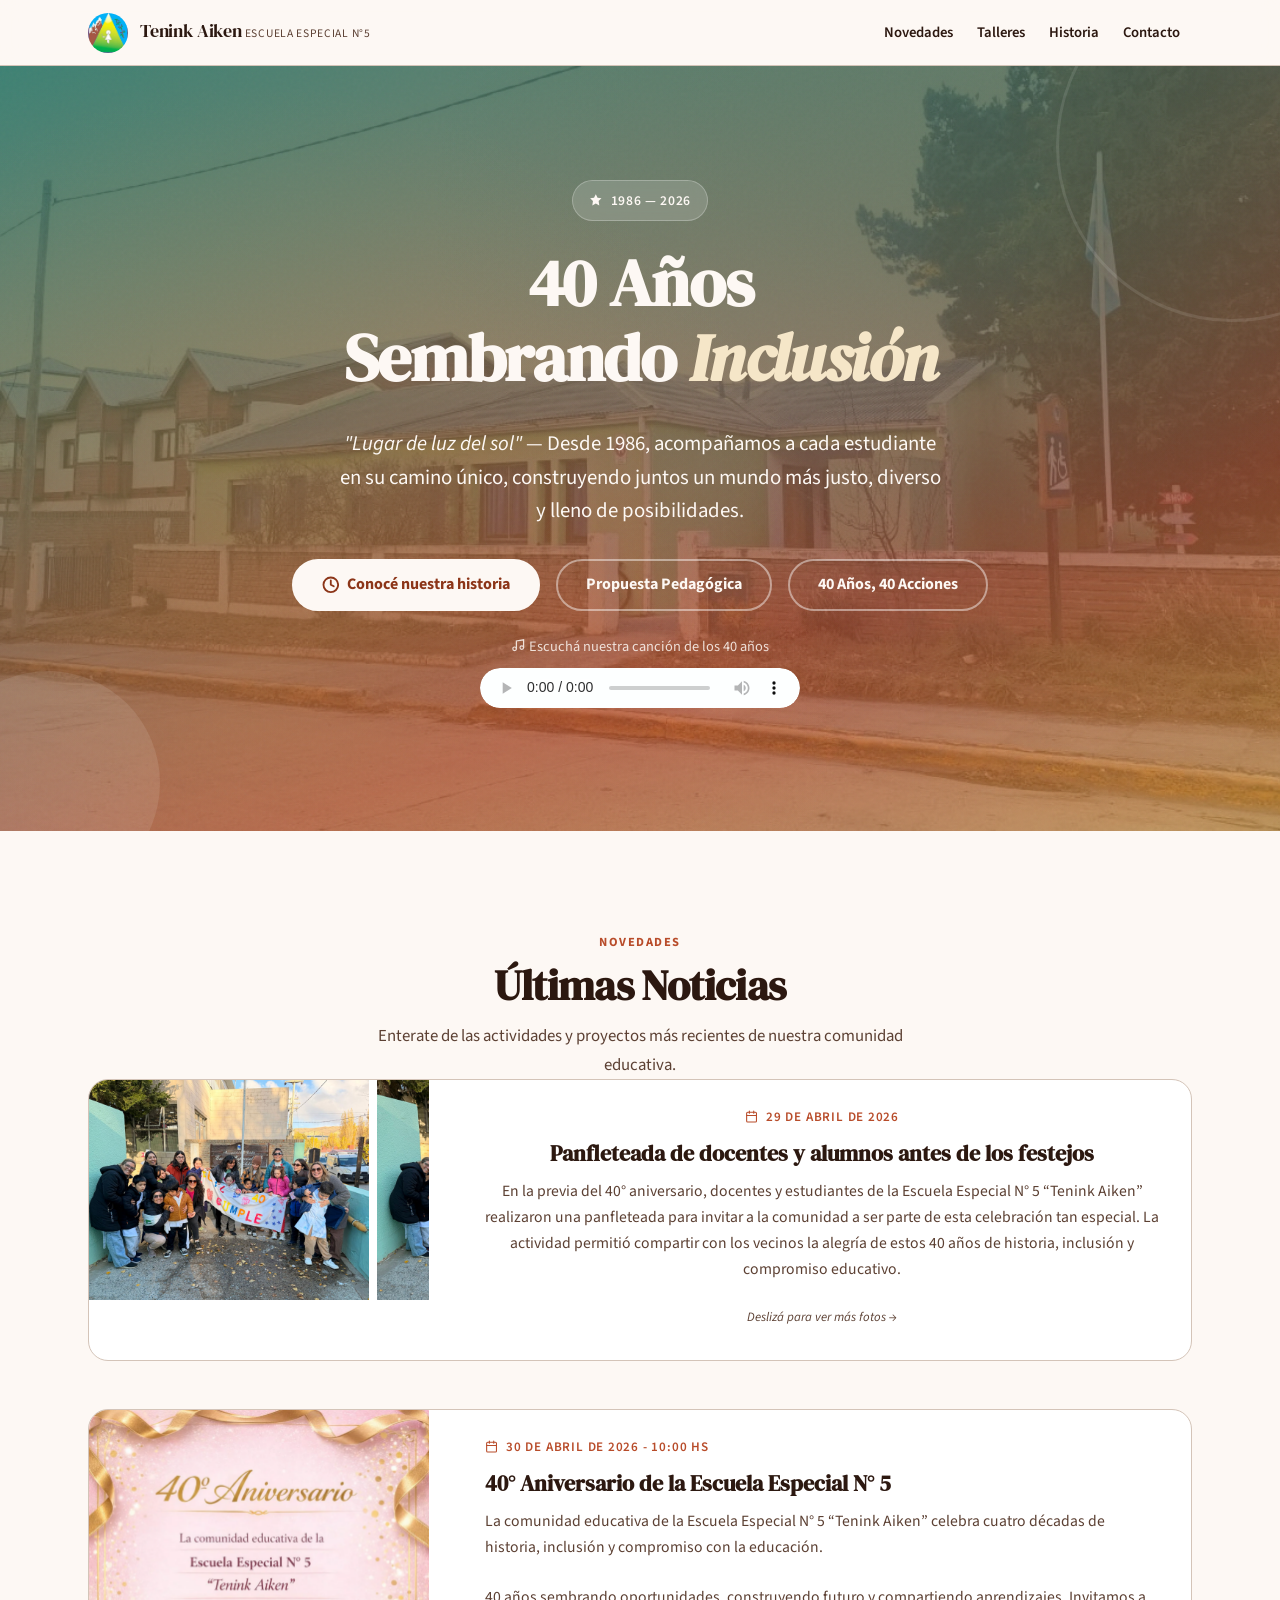
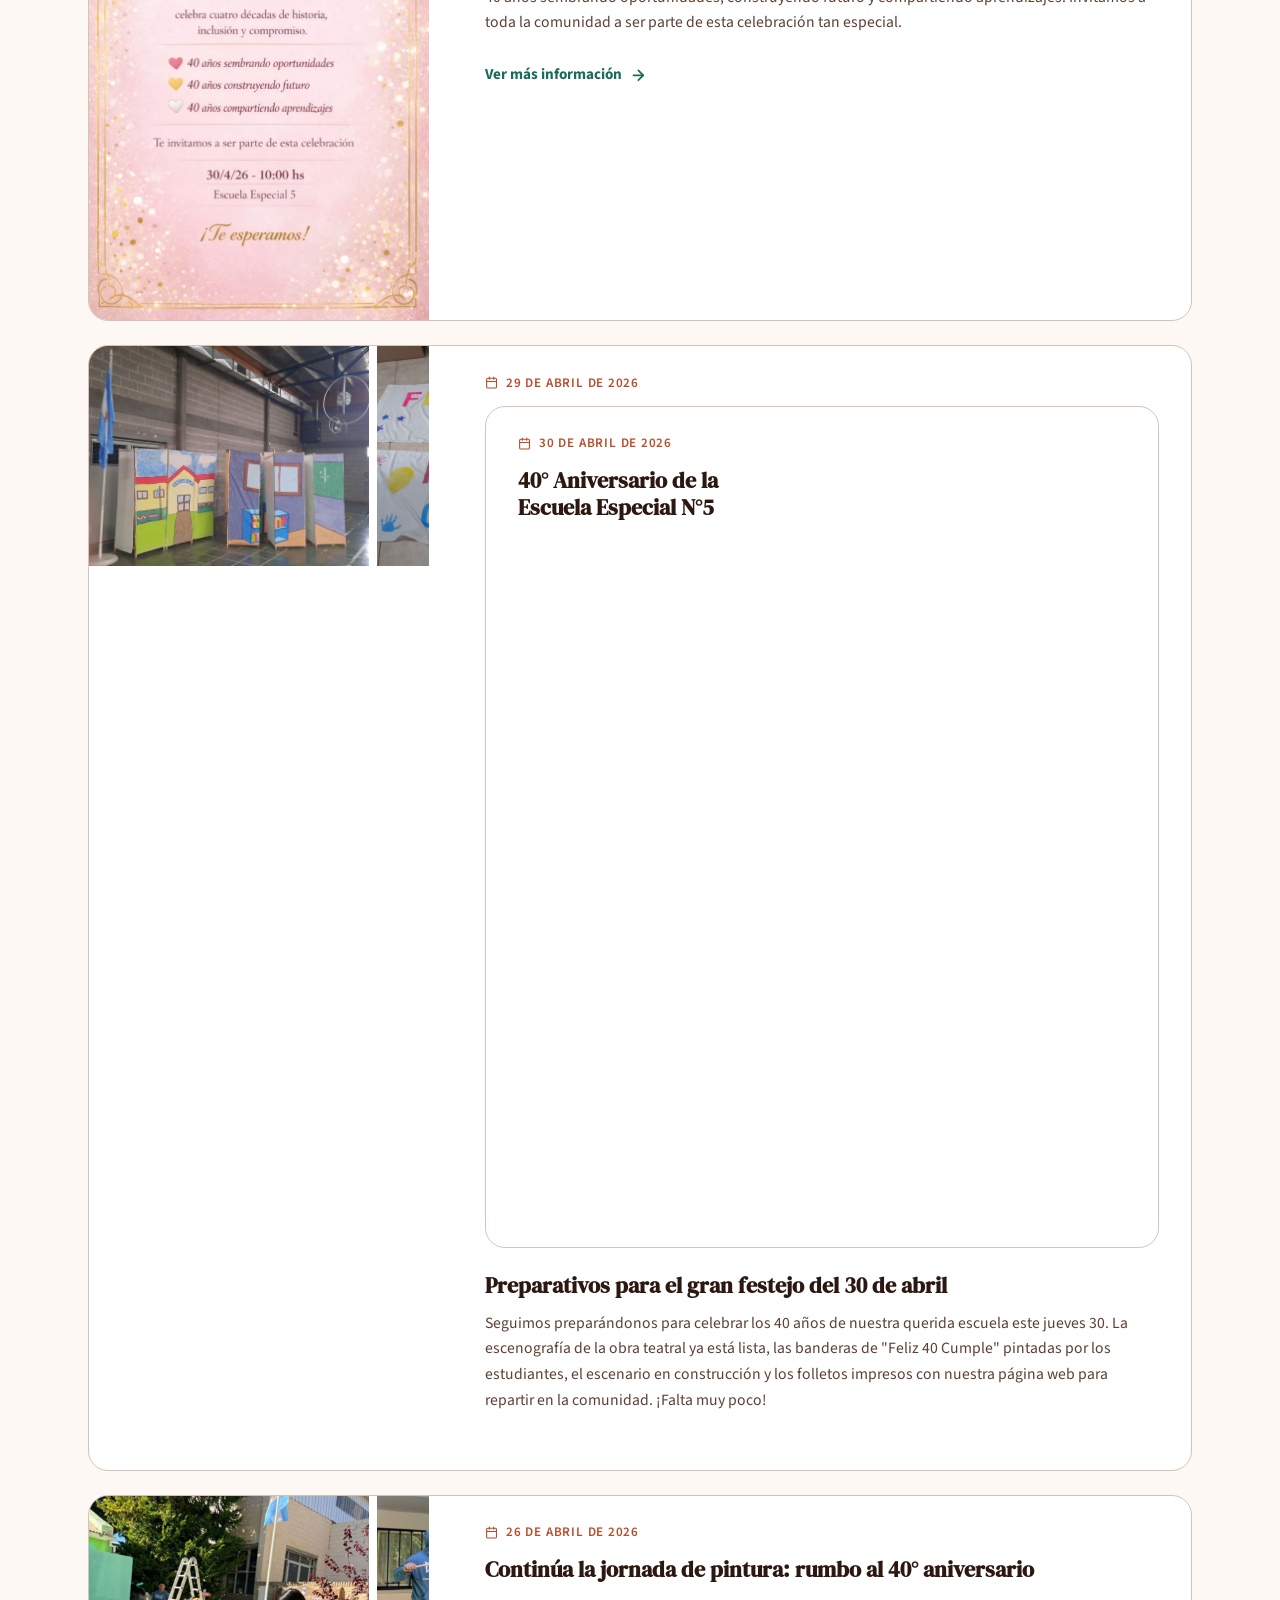
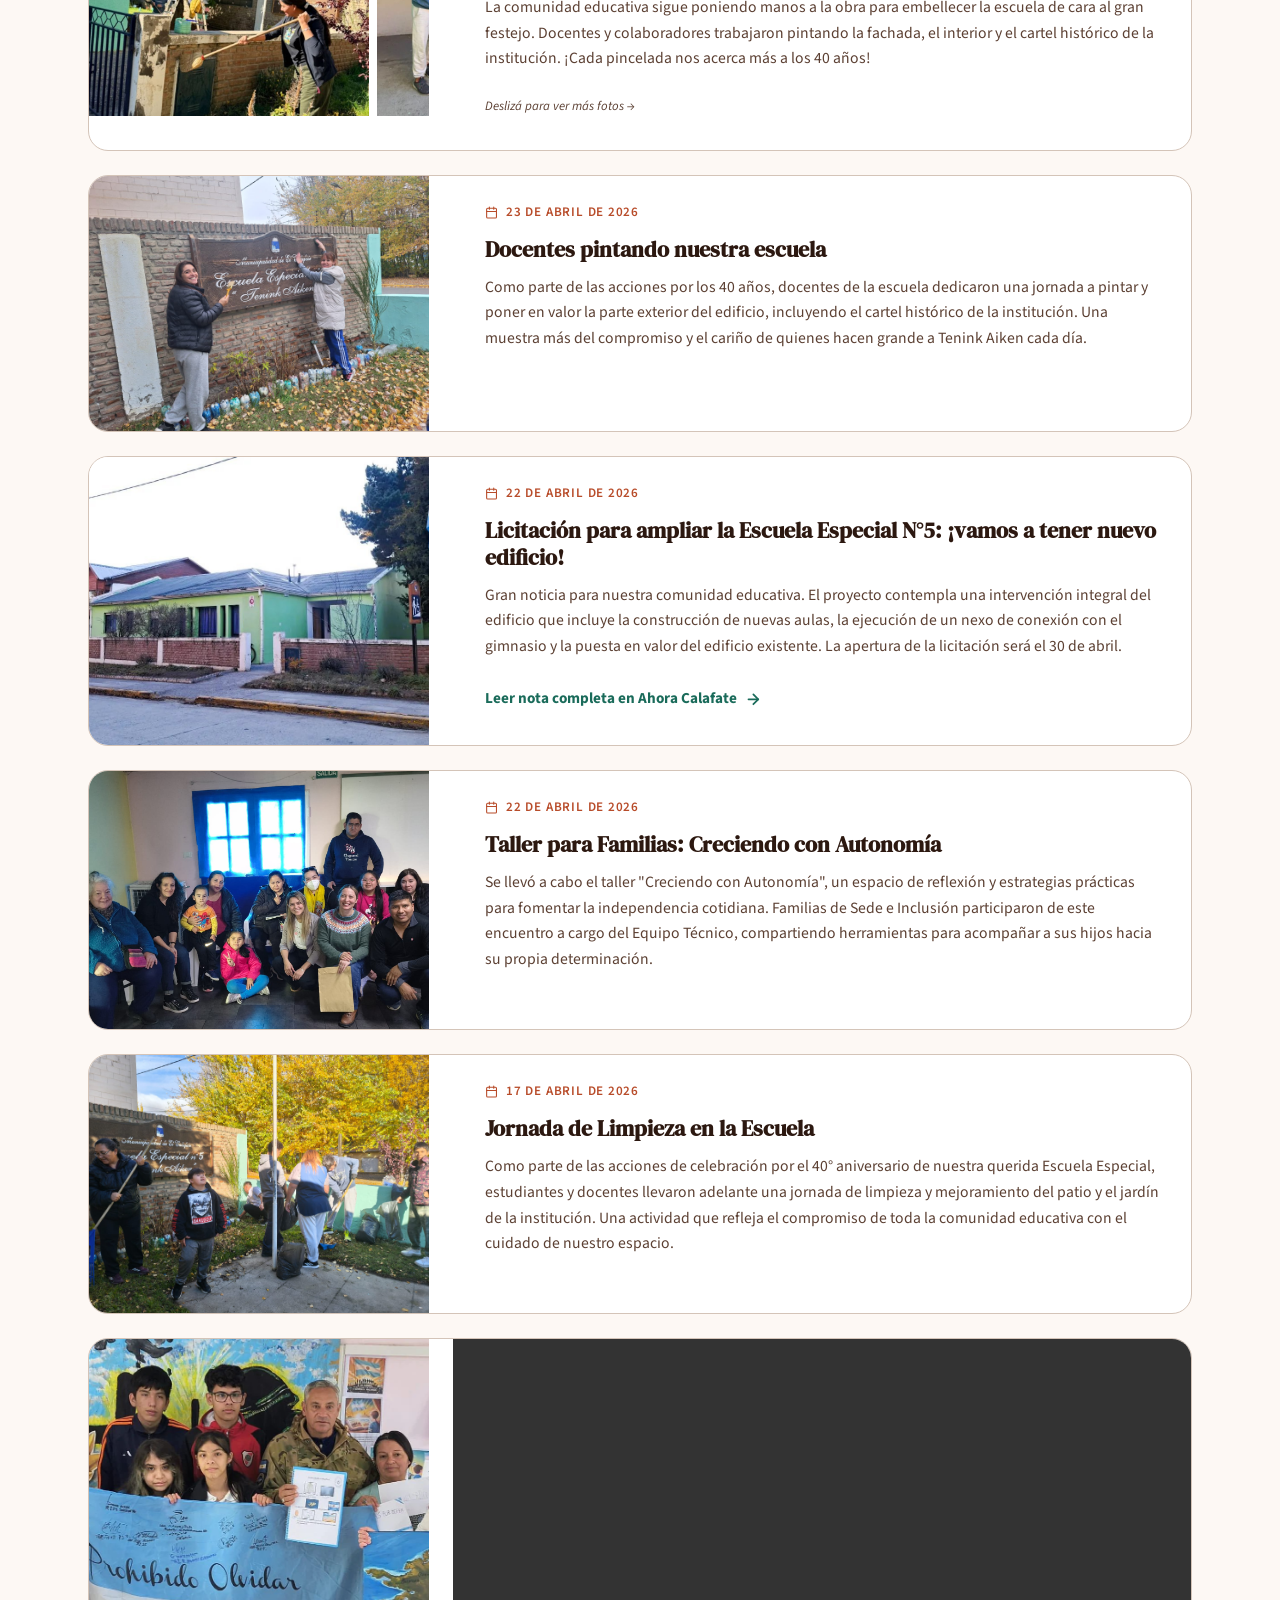
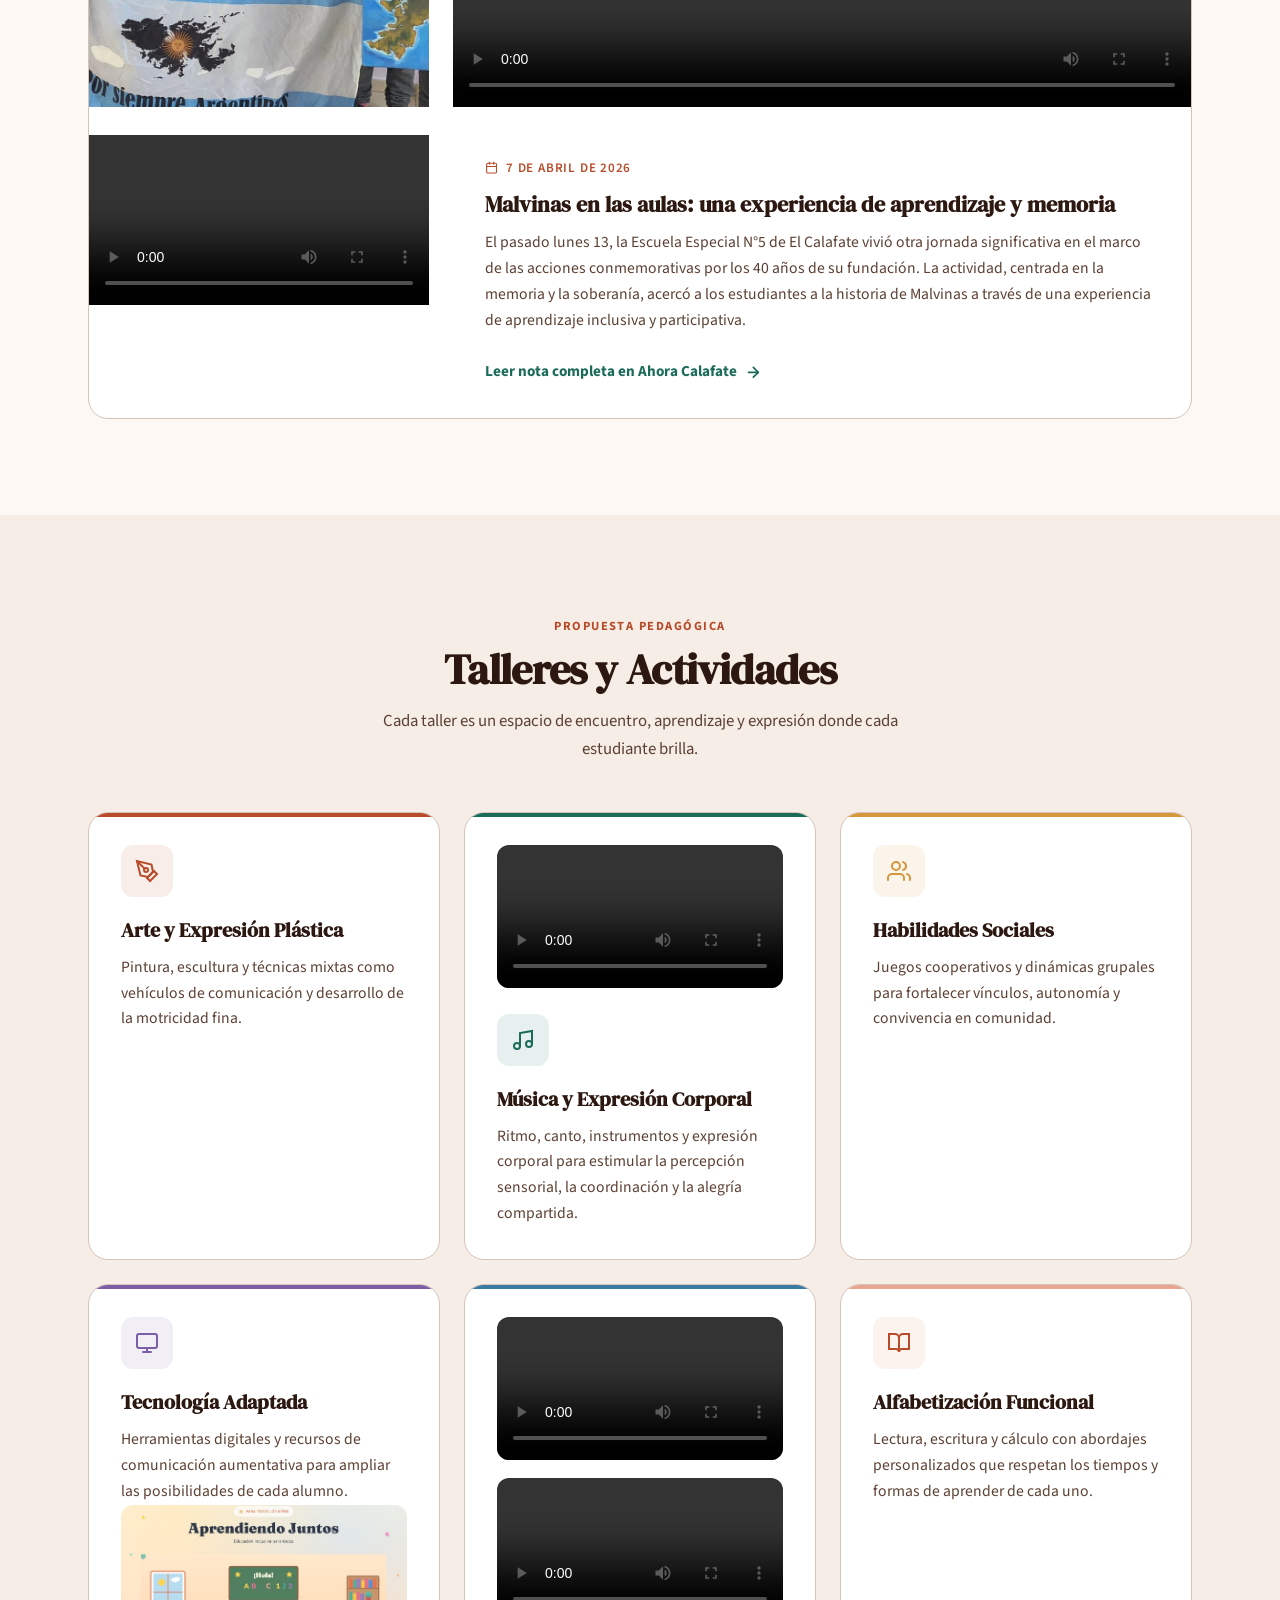
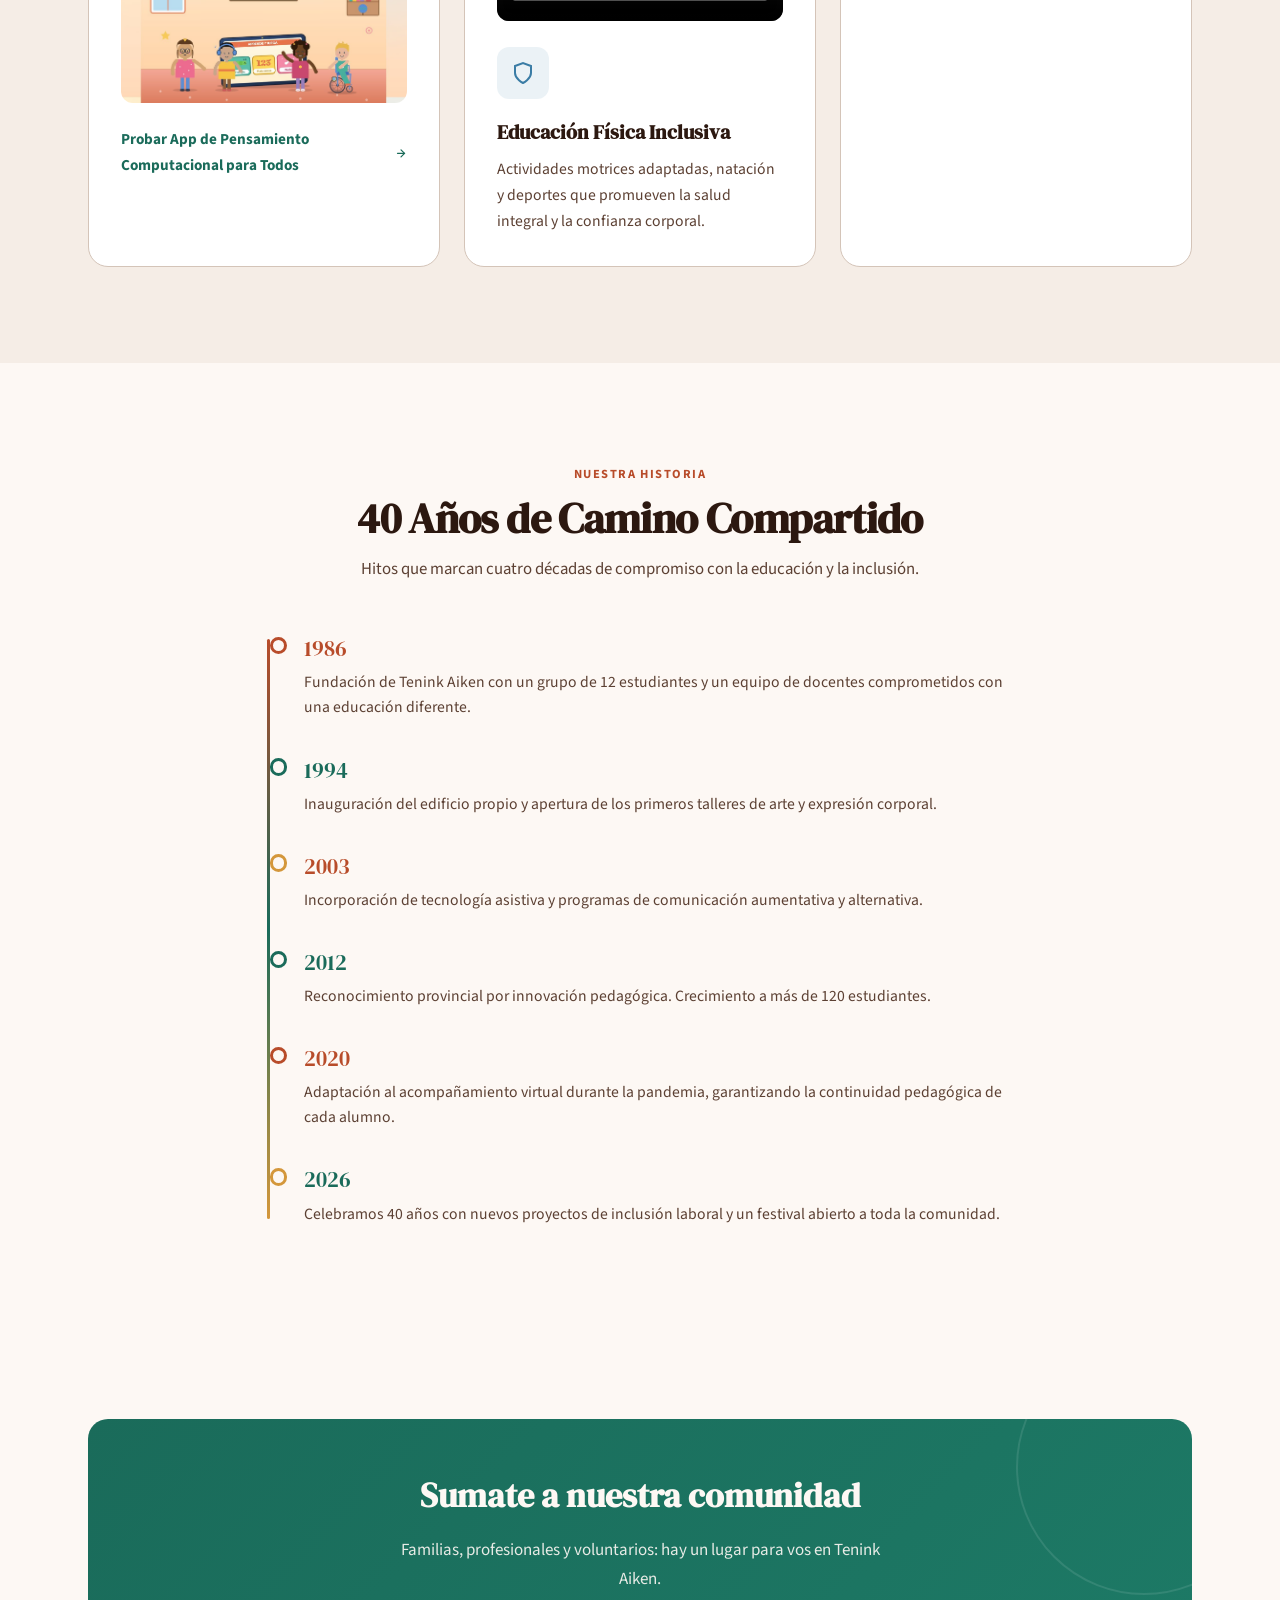
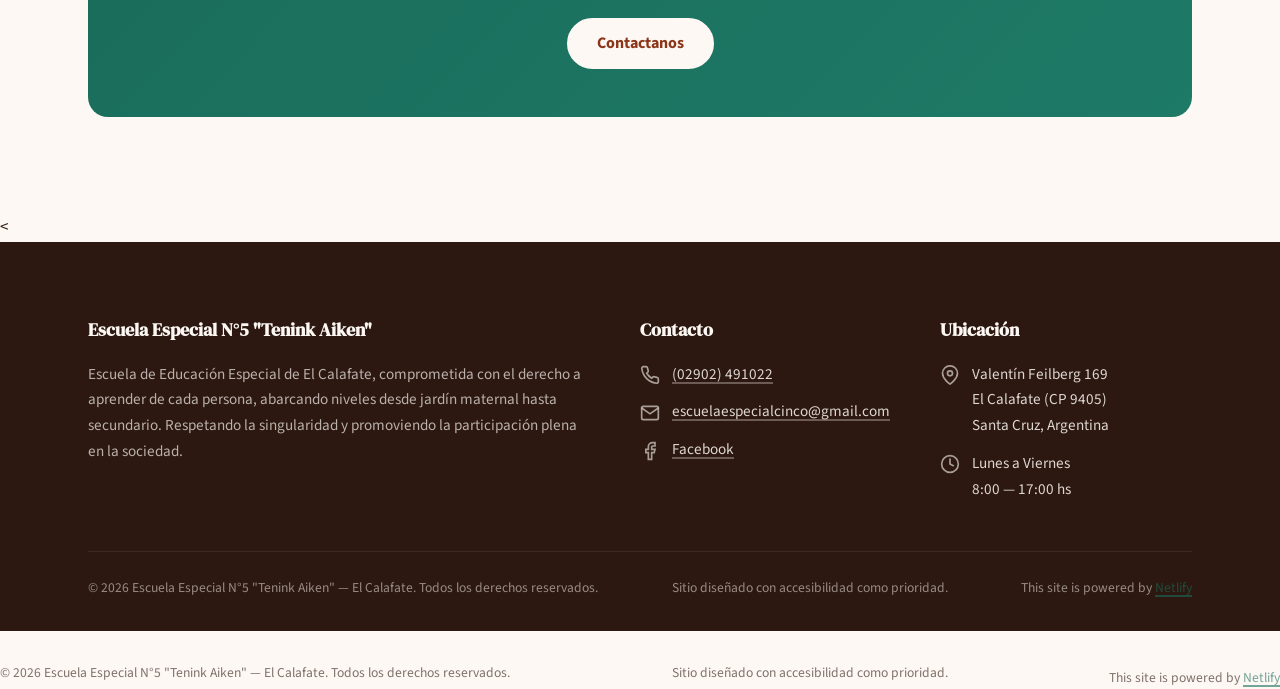
==== index.html @ ff50628e "Novedad 40 aniversario nota Ahora Calafate" ====
<!DOCTYPE html>
<html lang="es">
<head>
<meta charset="UTF-8" />
<meta name="viewport" content="width=device-width, initial-scale=1.0" />
<meta name="description" content="Tenink Aiken — Escuela Especial. 40 años sembrando inclusión. Conocé nuestra historia, talleres y propuesta pedagógica." />
<title>Tenink Aiken — 40 Años Sembrando Inclusión</title>

<!-- Fonts -->
<link rel="preconnect" href="https://fonts.googleapis.com" />
<link rel="preconnect" href="https://fonts.gstatic.com" crossorigin />
<link href="https://fonts.googleapis.com/css2?family=DM+Serif+Display:ital@0;1&family=Source+Sans+3:ital,wght@0,300;0,400;0,600;0,700;1,400&display=swap" rel="stylesheet" />

<style>
/* ========================================
   CSS CUSTOM PROPERTIES (Design Tokens)
   ======================================== */
:root {
  /* Warm Institutional Palette — high contrast ratios */
  --color-primary: #B84C2A;       /* Terracotta */
  --color-primary-dark: #8C3518;
  --color-primary-light: #E8A690;
  --color-accent: #D4973B;        /* Gold */
  --color-accent-light: #F5E6C8;
  --color-teal: #1A6B5A;          /* Deep Teal */
  --color-teal-light: #E6F2EF;
  --color-bg: #FDF8F4;            /* Warm cream */
  --color-bg-alt: #F5EDE6;
  --color-surface: #FFFFFF;
  --color-text: #2C1810;          /* Very dark brown — 13.8:1 on cream */
  --color-text-secondary: #5C4033; /* Medium brown — 7.1:1 on cream */
  --color-text-on-dark: #FDF8F4;
  --color-border: #D4C4B8;
  --color-focus: #1A6B5A;

  /* Typography */
  --font-display: 'DM Serif Display', Georgia, 'Times New Roman', serif;
  --font-body: 'Source Sans 3', 'Segoe UI', Tahoma, sans-serif;

  /* Spacing scale */
  --space-xs: 0.5rem;
  --space-sm: 0.75rem;
  --space-md: 1rem;
  --space-lg: 1.5rem;
  --space-xl: 2rem;
  --space-2xl: 3rem;
  --space-3xl: 4.5rem;
  --space-4xl: 6rem;

  /* Sizing */
  --max-width: 72rem;
  --radius: 0.75rem;
  --radius-lg: 1.25rem;

  /* Transitions */
  --ease: cubic-bezier(0.25, 0.46, 0.45, 0.94);
}

/* ========================================
   RESET & BASE
   ======================================== */
*, *::before, *::after {
  box-sizing: border-box;
  margin: 0;
  padding: 0;
}

html {
  scroll-behavior: smooth;
  -webkit-text-size-adjust: 100%;
}

body {
  font-family: var(--font-body);
  font-size: 1.0625rem;
  line-height: 1.7;
  color: var(--color-text);
  background-color: var(--color-bg);
  -webkit-font-smoothing: antialiased;
  overflow-x: hidden;
}

img, svg {
  display: block;
  max-width: 100%;
  height: auto;
}

a {
  color: var(--color-teal);
  text-decoration-thickness: 2px;
  text-underline-offset: 3px;
  transition: color 0.2s var(--ease);
}
a:hover { color: var(--color-primary); }

/* Focus styles — WCAG compliant visible focus */
:focus-visible {
  outline: 3px solid var(--color-focus);
  outline-offset: 3px;
  border-radius: 3px;
}

/* Skip link */
.skip-link {
  position: absolute;
  top: -100%;
  left: var(--space-md);
  background: var(--color-teal);
  color: var(--color-text-on-dark);
  padding: var(--space-xs) var(--space-md);
  border-radius: var(--radius);
  font-weight: 600;
  z-index: 1000;
  text-decoration: none;
  transition: top 0.2s;
}
.skip-link:focus {
  top: var(--space-md);
}

/* ========================================
   UTILITY CLASSES
   ======================================== */
.container {
  width: 100%;
  max-width: var(--max-width);
  margin-inline: auto;
  padding-inline: var(--space-lg);
}

.sr-only {
  position: absolute;
  width: 1px;
  height: 1px;
  padding: 0;
  margin: -1px;
  overflow: hidden;
  clip: rect(0,0,0,0);
  white-space: nowrap;
  border: 0;
}

/* ========================================
   HEADER / NAV
   ======================================== */
.site-header {
  position: sticky;
  top: 0;
  z-index: 100;
  background: rgba(253, 248, 244, 0.92);
  backdrop-filter: blur(12px);
  -webkit-backdrop-filter: blur(12px);
  border-bottom: 1px solid var(--color-border);
  transition: box-shadow 0.3s var(--ease);
}
.site-header.scrolled {
  box-shadow: 0 2px 20px rgba(44,24,16,0.08);
}

.header-inner {
  display: flex;
  align-items: center;
  justify-content: space-between;
  padding-block: var(--space-sm);
  gap: var(--space-md);
}

.logo {
  display: flex;
  align-items: center;
  gap: var(--space-sm);
  text-decoration: none;
  color: var(--color-text);
  flex-shrink: 0;
}
.logo-icon {
  width: 2.5rem;
  height: 2.5rem;
  background: var(--color-primary);
  border-radius: 50%;
  display: flex;
  align-items: center;
  justify-content: center;
  color: var(--color-text-on-dark);
  font-family: var(--font-display);
  font-size: 1.1rem;
  font-weight: 700;
  flex-shrink: 0;
}
.logo-text {
  font-family: var(--font-display);
  font-size: 1.15rem;
  letter-spacing: -0.01em;
  line-height: 1.2;
}
.logo-tagline {
  font-family: var(--font-body);
  font-size: 0.72rem;
  color: var(--color-text-secondary);
  font-weight: 400;
  letter-spacing: 0.06em;
  text-transform: uppercase;
}

/* Mobile nav toggle */
.nav-toggle {
  display: flex;
  align-items: center;
  justify-content: center;
  width: 2.75rem;
  height: 2.75rem;
  background: transparent;
  border: 2px solid var(--color-border);
  border-radius: var(--radius);
  cursor: pointer;
  color: var(--color-text);
  transition: all 0.2s var(--ease);
}
.nav-toggle:hover {
  border-color: var(--color-primary);
  color: var(--color-primary);
}
.nav-toggle svg { pointer-events: none; }

.nav-toggle[aria-expanded="true"] .icon-menu { display: none; }
.nav-toggle[aria-expanded="false"] .icon-close,
.nav-toggle:not([aria-expanded]) .icon-close { display: none; }

/* Navigation */
.main-nav {
  display: none;
  position: absolute;
  top: 100%;
  left: 0;
  right: 0;
  background: var(--color-surface);
  border-bottom: 2px solid var(--color-border);
  padding: var(--space-lg);
  box-shadow: 0 12px 30px rgba(44,24,16,0.1);
}
.main-nav.is-open { display: block; }

.nav-list {
  list-style: none;
  display: flex;
  flex-direction: column;
  gap: var(--space-xs);
}
.nav-link {
  display: block;
  padding: var(--space-sm) var(--space-md);
  text-decoration: none;
  color: var(--color-text);
  font-weight: 600;
  font-size: 1.05rem;
  border-radius: var(--radius);
  transition: all 0.2s var(--ease);
}
.nav-link:hover,
.nav-link:focus-visible {
  background: var(--color-teal-light);
  color: var(--color-teal);
}

/* ========================================
   HERO SECTION
   ======================================== */
.hero {
  position: relative;
  min-height: 85vh;
  display: flex;
  align-items: center;
  justify-content: center;
  text-align: center;
  overflow: hidden;
  background:
    linear-gradient(
      160deg,
      rgba(26,107,90,0.85) 0%,
      rgba(184,76,42,0.75) 70%,
      rgba(212,151,59,0.7) 100%
    ),
    url('images/escuela-edificio.jpg') center/cover no-repeat;
  color: var(--color-text-on-dark);
}

/* Texture overlay */
.hero::before {
  content: '';
  position: absolute;
  inset: 0;
  background:
    radial-gradient(circle at 20% 80%, rgba(212,151,59,0.25) 0%, transparent 50%),
    radial-gradient(circle at 80% 20%, rgba(26,107,90,0.3) 0%, transparent 50%);
  pointer-events: none;
}
.hero::after {
  content: '';
  position: absolute;
  inset: 0;
  background: url("data:image/svg+xml,%3Csvg viewBox='0 0 256 256' xmlns='http://www.w3.org/2000/svg'%3E%3Cfilter id='noise'%3E%3CfeTurbulence type='fractalNoise' baseFrequency='0.85' numOctaves='4' stitchTiles='stitch'/%3E%3C/filter%3E%3Crect width='100%25' height='100%25' filter='url(%23noise)' opacity='0.04'/%3E%3C/svg%3E");
  pointer-events: none;
}

.hero-content {
  position: relative;
  z-index: 2;
  padding: var(--space-3xl) var(--space-lg);
  max-width: 52rem;
}

.hero-badge {
  display: inline-flex;
  align-items: center;
  gap: var(--space-xs);
  background: rgba(255,255,255,0.15);
  backdrop-filter: blur(8px);
  border: 1px solid rgba(255,255,255,0.25);
  padding: var(--space-xs) var(--space-md);
  border-radius: 100px;
  font-size: 0.85rem;
  font-weight: 600;
  letter-spacing: 0.05em;
  text-transform: uppercase;
  margin-bottom: var(--space-lg);
  animation: fadeInDown 0.8s var(--ease) both;
}
.hero-badge svg {
  display: inline;
  width: 1em;
  height: 1em;
  vertical-align: -0.1em;
}

.hero h1 {
  font-family: var(--font-display);
  font-size: clamp(2.2rem, 6vw, 4.2rem);
  line-height: 1.12;
  letter-spacing: -0.02em;
  margin-bottom: var(--space-lg);
  animation: fadeInUp 0.8s 0.15s var(--ease) both;
}
.hero h1 em {
  font-style: italic;
  color: var(--color-accent-light);
}

.hero-subtitle {
  font-size: clamp(1.05rem, 2.2vw, 1.3rem);
  line-height: 1.6;
  opacity: 0.92;
  max-width: 38rem;
  margin-inline: auto;
  margin-bottom: var(--space-xl);
  animation: fadeInUp 0.8s 0.3s var(--ease) both;
}

.hero-actions {
  display: flex;
  flex-wrap: wrap;
  gap: var(--space-md);
  justify-content: center;
  animation: fadeInUp 0.8s 0.45s var(--ease) both;
}

/* Buttons */
.btn {
  display: inline-flex;
  align-items: center;
  gap: var(--space-xs);
  padding: 0.9rem 1.75rem;
  font-family: var(--font-body);
  font-size: 1rem;
  font-weight: 700;
  text-decoration: none;
  border-radius: 100px;
  border: 2px solid transparent;
  cursor: pointer;
  transition: all 0.25s var(--ease);
  line-height: 1.2;
}
.btn svg {
  width: 1.1em;
  height: 1.1em;
  flex-shrink: 0;
}

.btn-primary {
  background: var(--color-text-on-dark);
  color: var(--color-primary-dark);
  border-color: var(--color-text-on-dark);
}
.btn-primary:hover {
  background: var(--color-accent-light);
  border-color: var(--color-accent-light);
  color: var(--color-primary-dark);
  transform: translateY(-2px);
  box-shadow: 0 6px 20px rgba(0,0,0,0.2);
}

.btn-outline {
  background: transparent;
  color: var(--color-text-on-dark);
  border-color: rgba(255,255,255,0.45);
}
.btn-outline:hover {
  background: rgba(255,255,255,0.12);
  border-color: rgba(255,255,255,0.7);
  transform: translateY(-2px);
}

.btn-teal {
  background: var(--color-teal);
  color: var(--color-text-on-dark);
  border-color: var(--color-teal);
}
.btn-teal:hover {
  background: #14544A;
  border-color: #14544A;
  transform: translateY(-2px);
  box-shadow: 0 6px 20px rgba(26,107,90,0.3);
}

/* Decorative floating shapes */
.hero-decor {
  position: absolute;
  border-radius: 50%;
  opacity: 0.1;
  pointer-events: none;
}
.hero-decor-1 {
  width: 22rem;
  height: 22rem;
  border: 3px solid #fff;
  top: -6rem;
  right: -8rem;
  animation: float 12s ease-in-out infinite;
}
.hero-decor-2 {
  width: 14rem;
  height: 14rem;
  background: #fff;
  bottom: -4rem;
  left: -4rem;
  animation: float 16s ease-in-out infinite reverse;
}

/* ========================================
   SECTION COMMON STYLES
   ======================================== */
.section {
  padding-block: var(--space-3xl);
}
.section-alt {
  background: var(--color-bg-alt);
}

.section-header {
  text-align: center;
  margin-bottom: var(--space-2xl);
}
.section-label {
  display: inline-block;
  font-size: 0.78rem;
  font-weight: 700;
  letter-spacing: 0.12em;
  text-transform: uppercase;
  color: var(--color-primary);
  margin-bottom: var(--space-xs);
}
.section-title {
  font-family: var(--font-display);
  font-size: clamp(1.75rem, 4vw, 2.6rem);
  line-height: 1.18;
  letter-spacing: -0.015em;
  color: var(--color-text);
}
.section-subtitle {
  margin-top: var(--space-sm);
  font-size: 1.05rem;
  color: var(--color-text-secondary);
  max-width: 36rem;
  margin-inline: auto;
}

/* ========================================
   TALLERES — CARDS
   ======================================== */
.cards-grid {
  display: grid;
  grid-template-columns: 1fr;
  gap: var(--space-lg);
}

.card {
  background: var(--color-surface);
  border-radius: var(--radius-lg);
  padding: var(--space-xl);
  border: 1px solid var(--color-border);
  transition: all 0.3s var(--ease);
  position: relative;
  overflow: hidden;
}
.card::before {
  content: '';
  position: absolute;
  top: 0;
  left: 0;
  right: 0;
  height: 4px;
  border-radius: var(--radius-lg) var(--radius-lg) 0 0;
  transition: height 0.3s var(--ease);
}
.card:hover {
  transform: translateY(-4px);
  box-shadow: 0 12px 32px rgba(44,24,16,0.08);
}
.card:hover::before { height: 6px; }

.card:nth-child(1)::before { background: var(--color-primary); }
.card:nth-child(2)::before { background: var(--color-teal); }
.card:nth-child(3)::before { background: var(--color-accent); }
.card:nth-child(4)::before { background: #7B5EA7; }
.card:nth-child(5)::before { background: #3A7CA5; }
.card:nth-child(6)::before { background: var(--color-primary-light); }

.card-icon {
  width: 3.25rem;
  height: 3.25rem;
  border-radius: var(--radius);
  display: flex;
  align-items: center;
  justify-content: center;
  margin-bottom: var(--space-md);
  font-size: 1.5rem;
}
.card:nth-child(1) .card-icon { background: rgba(184,76,42,0.1); color: var(--color-primary); }
.card:nth-child(2) .card-icon { background: rgba(26,107,90,0.1); color: var(--color-teal); }
.card:nth-child(3) .card-icon { background: rgba(212,151,59,0.1); color: var(--color-accent); }
.card:nth-child(4) .card-icon { background: rgba(123,94,167,0.1); color: #7B5EA7; }
.card:nth-child(5) .card-icon { background: rgba(58,124,165,0.1); color: #3A7CA5; }
.card:nth-child(6) .card-icon { background: rgba(232,166,144,0.15); color: var(--color-primary); }

.card-title {
  font-family: var(--font-display);
  font-size: 1.25rem;
  margin-bottom: var(--space-xs);
  color: var(--color-text);
}
.card-text {
  color: var(--color-text-secondary);
  font-size: 0.98rem;
  line-height: 1.65;
}

/* ========================================
   TIMELINE
   ======================================== */
.timeline {
  position: relative;
  padding-left: 2.5rem;
  max-width: 48rem;
  margin-inline: auto;
}
.timeline::before {
  content: '';
  position: absolute;
  left: 0.7rem;
  top: 0.5rem;
  bottom: 0.5rem;
  width: 3px;
  background: linear-gradient(to bottom, var(--color-primary), var(--color-teal), var(--color-accent));
  border-radius: 3px;
}

.timeline-item {
  position: relative;
  padding-bottom: var(--space-xl);
}
.timeline-item:last-child { padding-bottom: 0; }

.timeline-dot {
  position: absolute;
  left: -2.15rem;
  top: 0.35rem;
  width: 1.1rem;
  height: 1.1rem;
  border-radius: 50%;
  border: 3px solid var(--color-primary);
  background: var(--color-bg);
  z-index: 1;
}
.timeline-item:nth-child(even) .timeline-dot { border-color: var(--color-teal); }
.timeline-item:nth-child(3n) .timeline-dot { border-color: var(--color-accent); }

.timeline-year {
  display: inline-block;
  font-family: var(--font-display);
  font-size: 1.35rem;
  color: var(--color-primary);
  margin-bottom: 0.15rem;
}
.timeline-item:nth-child(even) .timeline-year { color: var(--color-teal); }

.timeline-desc {
  color: var(--color-text-secondary);
  font-size: 0.98rem;
  line-height: 1.6;
}

/* ========================================
   NOVEDADES
   ======================================== */
.novedad-card {
  display: grid;
  grid-template-columns: 1fr;
  gap: var(--space-lg);
  background: var(--color-surface);
  border-radius: var(--radius-lg);
  overflow: hidden;
  border: 1px solid var(--color-border);
  transition: all 0.3s var(--ease);
}
.novedad-card:hover {
  box-shadow: 0 12px 32px rgba(44,24,16,0.08);
}
.novedad-img {
  width: 100%;
  height: 220px;
  object-fit: cover;
  background: var(--color-bg-alt);
}
.novedad-body {
  padding: var(--space-lg) var(--space-xl) var(--space-xl);
}
.novedad-date {
  display: inline-flex;
  align-items: center;
  gap: var(--space-xs);
  font-size: 0.82rem;
  font-weight: 600;
  color: var(--color-primary);
  text-transform: uppercase;
  letter-spacing: 0.06em;
  margin-bottom: var(--space-sm);
}
.novedad-date svg {
  width: 1em;
  height: 1em;
}
.novedad-title {
  font-family: var(--font-display);
  font-size: 1.35rem;
  line-height: 1.25;
  color: var(--color-text);
  margin-bottom: var(--space-sm);
}
.novedad-text {
  color: var(--color-text-secondary);
  font-size: 0.98rem;
  line-height: 1.65;
  margin-bottom: var(--space-lg);
}
.novedad-link {
  display: inline-flex;
  align-items: center;
  gap: var(--space-xs);
  font-weight: 700;
  font-size: 0.95rem;
  color: var(--color-teal);
  text-decoration: none;
  transition: all 0.2s var(--ease);
}
.novedad-link:hover {
  color: var(--color-primary);
  gap: var(--space-sm);
}
.novedad-link svg {
  width: 1.1em;
  height: 1.1em;
  transition: transform 0.2s var(--ease);
}
.novedad-link:hover svg {
  transform: translateX(3px);
}

@media (min-width: 640px) {
  .novedad-card {
    grid-template-columns: 280px 1fr;
  }
  .novedad-img {
    height: 100%;
    min-height: 240px;
  }
}
@media (min-width: 1024px) {
  .novedad-card {
    grid-template-columns: 340px 1fr;
  }
}

/* ========================================
   CTA BANNER
   ======================================== */
.cta-banner {
  background: linear-gradient(135deg, var(--color-teal) 0%, #1D7A66 100%);
  color: var(--color-text-on-dark);
  border-radius: var(--radius-lg);
  padding: var(--space-2xl) var(--space-xl);
  text-align: center;
  position: relative;
  overflow: hidden;
}
.cta-banner::after {
  content: '';
  position: absolute;
  width: 16rem;
  height: 16rem;
  border-radius: 50%;
  border: 2px solid rgba(255,255,255,0.1);
  top: -5rem;
  right: -5rem;
  pointer-events: none;
}
.cta-banner h2 {
  font-family: var(--font-display);
  font-size: clamp(1.5rem, 3.5vw, 2.1rem);
  margin-bottom: var(--space-sm);
  position: relative;
}
.cta-banner p {
  opacity: 0.9;
  margin-bottom: var(--space-lg);
  max-width: 32rem;
  margin-inline: auto;
  position: relative;
}

/* ========================================
   FOOTER
   ======================================== */
.site-footer {
  background: var(--color-text);
  color: rgba(253,248,244,0.85);
  padding-block: var(--space-3xl) var(--space-xl);
}

.footer-grid {
  display: grid;
  grid-template-columns: 1fr;
  gap: var(--space-2xl);
  margin-bottom: var(--space-2xl);
}

.footer-heading {
  font-family: var(--font-display);
  font-size: 1.15rem;
  color: var(--color-text-on-dark);
  margin-bottom: var(--space-md);
}

.footer-text {
  font-size: 0.95rem;
  line-height: 1.7;
  opacity: 0.8;
}

.footer-contact-list {
  list-style: none;
  display: flex;
  flex-direction: column;
  gap: var(--space-sm);
}
.footer-contact-list li {
  display: flex;
  align-items: flex-start;
  gap: var(--space-sm);
  font-size: 0.95rem;
}
.footer-contact-list svg {
  width: 1.25rem;
  height: 1.25rem;
  flex-shrink: 0;
  margin-top: 0.2rem;
  opacity: 0.7;
}
.footer-contact-list a {
  color: rgba(253,248,244,0.85);
  text-decoration-color: rgba(253,248,244,0.3);
}
.footer-contact-list a:hover {
  color: var(--color-accent-light);
}

.footer-bottom {
  border-top: 1px solid rgba(253,248,244,0.12);
  padding-top: var(--space-lg);
  display: flex;
  flex-direction: column;
  gap: var(--space-sm);
  align-items: center;
  text-align: center;
  font-size: 0.85rem;
  opacity: 0.6;
}

/* ========================================
   ANIMATIONS
   ======================================== */
@keyframes fadeInUp {
  from { opacity: 0; transform: translateY(1.5rem); }
  to { opacity: 1; transform: translateY(0); }
}
@keyframes fadeInDown {
  from { opacity: 0; transform: translateY(-1rem); }
  to { opacity: 1; transform: translateY(0); }
}
@keyframes float {
  0%, 100% { transform: translate(0, 0); }
  50% { transform: translate(-0.8rem, 1.2rem); }
}

/* Scroll-reveal — visible by default, animated only on desktop */
.reveal {
  opacity: 1;
  transform: none;
}
@media (min-width: 768px) {
  .reveal {
    opacity: 0;
    transform: translateY(1.5rem);
    transition: opacity 0.7s var(--ease), transform 0.7s var(--ease);
  }
}
.reveal.is-visible {
  opacity: 1;
  transform: translateY(0);
}

/* ========================================
   RESPONSIVE — TABLET & UP
   ======================================== */
@media (min-width: 640px) {
  .cards-grid {
    grid-template-columns: repeat(2, 1fr);
  }
}

@media (min-width: 768px) {
  .nav-toggle { display: none; }

  .main-nav {
    display: flex !important;
    position: static;
    background: none;
    border: none;
    padding: 0;
    box-shadow: none;
  }
  .nav-list {
    flex-direction: row;
    align-items: center;
    gap: 0;
  }
  .nav-link {
    font-size: 0.92rem;
    padding: var(--space-xs) var(--space-sm);
  }

  .footer-grid {
    grid-template-columns: 2fr 1fr 1fr;
  }
  .footer-bottom {
    flex-direction: row;
    justify-content: space-between;
  }
}

@media (min-width: 1024px) {
  .cards-grid {
    grid-template-columns: repeat(3, 1fr);
  }
  .section {
    padding-block: var(--space-4xl);
  }
  .timeline {
    padding-left: 3rem;
  }
}

/* ========================================
   REDUCED MOTION
   ======================================== */
@media (prefers-reduced-motion: reduce) {
  *, *::before, *::after {
    animation-duration: 0.01ms !important;
    animation-iteration-count: 1 !important;
    transition-duration: 0.01ms !important;
  }
  html { scroll-behavior: auto; }
  .reveal {
    opacity: 1;
    transform: none;
  }
}

/* ========================================
   HIGH CONTRAST MODE
   ======================================== */
@media (forced-colors: active) {
  .card { border: 2px solid; }
  .btn { border: 2px solid; }
  .timeline::before { background: CanvasText; }
}
</style>
</head>

<body>

<!-- Skip Navigation -->
<a href="#main-content" class="skip-link">Saltar al contenido principal</a>

<!-- ======== HEADER ======== -->
<header class="site-header" role="banner">
  <div class="container header-inner">
    <a href="#" class="logo" aria-label="Tenink Aiken — Inicio">
      <img src="images/logo-escuela.jpg" alt="" class="logo-icon" style="object-fit:cover;" />
      <span>
        <span class="logo-text">Tenink Aiken</span>
        <span class="logo-tagline">Escuela Especial N°5</span>
      </span>
    </a>

    <button
      class="nav-toggle"
      aria-expanded="false"
      aria-controls="main-navigation"
      aria-label="Abrir menú de navegación"
    >
      <svg class="icon-menu" width="22" height="22" viewBox="0 0 24 24" fill="none" stroke="currentColor" stroke-width="2.5" stroke-linecap="round" aria-hidden="true">
        <line x1="3" y1="6" x2="21" y2="6"/>
        <line x1="3" y1="12" x2="21" y2="12"/>
        <line x1="3" y1="18" x2="21" y2="18"/>
      </svg>
      <svg class="icon-close" width="22" height="22" viewBox="0 0 24 24" fill="none" stroke="currentColor" stroke-width="2.5" stroke-linecap="round" aria-hidden="true">
        <line x1="18" y1="6" x2="6" y2="18"/>
        <line x1="6" y1="6" x2="18" y2="18"/>
      </svg>
    </button>

    <nav id="main-navigation" class="main-nav" aria-label="Navegación principal">
      <ul class="nav-list" role="list">
        <li><a href="#novedades" class="nav-link">Novedades</a></li>
        <li><a href="#talleres" class="nav-link">Talleres</a></li>
        <li><a href="#historia" class="nav-link">Historia</a></li>
        <li><a href="#contacto" class="nav-link">Contacto</a></li>
      </ul>
    </nav>
  </div>
</header>

<!-- ======== MAIN CONTENT ======== -->
<main id="main-content">

  <!-- HERO -->
  <section class="hero" aria-labelledby="hero-title">
    <div class="hero-decor hero-decor-1" aria-hidden="true"></div>
    <div class="hero-decor hero-decor-2" aria-hidden="true"></div>

    <div class="hero-content">
      <span class="hero-badge" aria-hidden="true">
        <svg viewBox="0 0 24 24" fill="currentColor"><path d="M12 2l3.09 6.26L22 9.27l-5 4.87L18.18 22 12 18.56 5.82 22 7 14.14l-5-4.87 6.91-1.01z"/></svg>
        1986 — 2026
      </span>
      <h1 id="hero-title">40 Años<br>Sembrando <em>Inclusión</em></h1>
      <p class="hero-subtitle">
<p class="hero-subtitle">
<p class="hero-subtitle">
        <em>"Lugar de luz del sol"</em> — Desde 1986, acompañamos a cada estudiante en su camino único, construyendo juntos un mundo más justo, diverso y lleno de posibilidades.
      </p>      </p>      </p>
      <div class="hero-actions">
        <a href="#historia" class="btn btn-primary">
          <svg viewBox="0 0 24 24" fill="none" stroke="currentColor" stroke-width="2.5" stroke-linecap="round" stroke-linejoin="round" aria-hidden="true"><circle cx="12" cy="12" r="10"/><polyline points="12 6 12 12 16 14"/></svg>
          Conocé nuestra historia
        </a>
        <a href="#talleres" class="btn btn-outline">
          Propuesta Pedagógica
        </a>
        <a href="40acciones.html" class="btn btn-outline">
          40 Años, 40 Acciones
        </a>
      </div>

      <!-- Audio player -->
      <div class="hero-audio" style="margin-top:1.5rem; animation: fadeInUp 0.8s 0.6s var(--ease) both;">
        <p style="font-size:0.9rem; opacity:0.85; margin-bottom:0.5rem;">
          <svg style="display:inline; width:1em; height:1em; vertical-align:-0.1em;" viewBox="0 0 24 24" fill="none" stroke="currentColor" stroke-width="2" stroke-linecap="round" aria-hidden="true"><path d="M9 18V5l12-2v13"/><circle cx="6" cy="18" r="3"/><circle cx="18" cy="16" r="3"/></svg>
          Escuchá nuestra canción de los 40 años
        </p>
        <audio
          controls
          preload="metadata"
          aria-label="Canción de los 40 años de Tenink Aiken"
          style="width:100%; max-width:320px; height:40px; border-radius:100px; filter:contrast(0.9) brightness(1.1);"
        >
          <source src="audio/cancion-40-anios.mp3" type="audio/mpeg" />
          Tu navegador no soporta audio HTML5.
        </audio>
      </div>
    </div>
  </section>

  <!-- NOVEDADES -->
<!-- NOVEDADES -->
  <section id="novedades" class="section" aria-labelledby="novedades-title">
    <div class="container">
      <div class="novedad">

</div>
      <div class="section-header">
        <span class="section-label">Novedades</span>
        <h2 id="novedades-title" class="section-title">Últimas Noticias</h2>
        <p class="section-subtitle">
          Enterate de las actividades y proyectos más recientes de nuestra comunidad educativa.
        </p>      <div class="novedad-card reveal" style="margin-bottom: var(--space-lg);">
        <div style="display:flex; overflow-x:auto; gap:8px; scroll-snap-type:x mandatory; -webkit-overflow-scrolling:touch;">
          <img src="images/image-panfleteada-1.jpg" alt="Docentes y estudiantes durante la panfleteada por el 40 aniversario" loading="lazy" style="min-width:280px; height:220px; object-fit:cover; border-radius:0.75rem 0 0 0; scroll-snap-align:start;" />
          <img src="images/image-panfleteada-2.jpg" alt="Estudiantes y docentes repartiendo invitaciones antes de los festejos" loading="lazy" style="min-width:280px; height:220px; object-fit:cover; scroll-snap-align:start;" />
          <img src="images/image-panfleteada-3.jpg" alt="Estudiantes acompañados por docentes durante la caminata de difusión" loading="lazy" style="min-width:280px; height:220px; object-fit:cover; scroll-snap-align:start;" />
          <img src="images/image-panfleteada-4.jpg" alt="Comunidad educativa participando de la panfleteada por el aniversario" loading="lazy" style="min-width:280px; height:220px; object-fit:cover; scroll-snap-align:start;" />
          <img src="images/image-panfleteada-5.jpg" alt="Estudiante junto a un adulto durante la actividad previa al aniversario" loading="lazy" style="min-width:280px; height:220px; object-fit:cover; scroll-snap-align:start;" />
          <img src="images/image-panfleteada-6.jpg" alt="Grupo caminando por la ciudad durante la panfleteada" loading="lazy" style="min-width:280px; height:220px; object-fit:cover; scroll-snap-align:start;" />
          <img src="images/image-panfleteada-7.jpg" alt="Foto grupal de docentes y estudiantes con bandera del cumpleaños número 40" loading="lazy" style="min-width:280px; height:220px; object-fit:cover; scroll-snap-align:start;" />
          <img src="images/image-panfleteada-8.jpg" alt="Comunidad educativa frente a la escuela durante la actividad de difusión" loading="lazy" style="min-width:280px; height:220px; object-fit:cover; border-radius:0 0.75rem 0 0; scroll-snap-align:start;" />
        </div>

        <div class="novedad-body">
          <span class="novedad-date">
            <svg viewBox="0 0 24 24" fill="none" stroke="currentColor" stroke-width="2" stroke-linecap="round" aria-hidden="true"><rect x="3" y="4" width="18" height="18" rx="2" ry="2"/><line x1="16" y1="2" x2="16" y2="6"/><line x1="8" y1="2" x2="8" y2="6"/><line x1="3" y1="10" x2="21" y2="10"/></svg>
            29 de abril de 2026
          </span>

          <h3 class="novedad-title">Panfleteada de docentes y alumnos antes de los festejos</h3>

          <p class="novedad-text">
            En la previa del 40° aniversario, docentes y estudiantes de la Escuela Especial N° 5 “Tenink Aiken” realizaron una panfleteada para invitar a la comunidad a ser parte de esta celebración tan especial. La actividad permitió compartir con los vecinos la alegría de estos 40 años de historia, inclusión y compromiso educativo.
          </p>

          <p style="font-size:0.8rem; color:var(--color-text-secondary); margin-top:0.5rem; font-style:italic;">
            Deslizá para ver más fotos →
          </p>
        </div>
      </div>
      </div>      <div class="novedad-card reveal" style="margin-bottom: var(--space-lg);">
        <img
          class="novedad-img"
          src="images/img-aniversario.jpg"
          alt="Invitación al 40° aniversario de la Escuela Especial N° 5 Tenink Aiken"
          loading="lazy"
        />

        <div class="novedad-body">
          <span class="novedad-date">
            <svg viewBox="0 0 24 24" fill="none" stroke="currentColor" stroke-width="2" stroke-linecap="round" aria-hidden="true"><rect x="3" y="4" width="18" height="18" rx="2" ry="2"/><line x1="16" y1="2" x2="16" y2="6"/><line x1="8" y1="2" x2="8" y2="6"/><line x1="3" y1="10" x2="21" y2="10"/></svg>
            30 de abril de 2026 - 10:00 hs
          </span>

          <h3 class="novedad-title">40° Aniversario de la Escuela Especial N° 5</h3>

          <p class="novedad-text">
            La comunidad educativa de la Escuela Especial N° 5 “Tenink Aiken” celebra cuatro décadas de historia, inclusión y compromiso con la educación.
          </p>

          <p class="novedad-text">
            40 años sembrando oportunidades, construyendo futuro y compartiendo aprendizajes. Invitamos a toda la comunidad a ser parte de esta celebración tan especial.
          </p>

          <a href="https://xn--sealcalafate-bhb.com/contenido/22135/40o-aniversario-de-la-escuela-especial-no5" class="novedad-link" target="_blank" rel="noopener noreferrer">
            Ver más información
            <svg viewBox="0 0 24 24" fill="none" stroke="currentColor" stroke-width="2.5" stroke-linecap="round" stroke-linejoin="round" aria-hidden="true"><line x1="5" y1="12" x2="19" y2="12"/><polyline points="12 5 19 12 12 19"/></svg>
          </a>
        </div>
      </div><div class="novedad-card reveal" style="margin-bottom: var(--space-lg);">
        <div style="display:flex; overflow-x:auto; gap:8px; scroll-snap-type:x mandatory; -webkit-overflow-scrolling:touch;">
          <img src="images/prep-escenografia.jpg" alt="Escenografía de la obra teatral en el gimnasio" loading="lazy" style="min-width:280px; height:220px; object-fit:cover; border-radius:0.75rem 0 0 0; scroll-snap-align:start;" />
          <img src="images/prep-banderas.jpg" alt="Banderas pintadas Feliz 40 Cumple" loading="lazy" style="min-width:280px; height:220px; object-fit:cover; scroll-snap-align:start;" />
          <img src="images/prep-construccion.jpg" alt="Construyendo el escenario para el festejo" loading="lazy" style="min-width:280px; height:220px; object-fit:cover; scroll-snap-align:start;" />
          <img src="images/prep-escenario.jpg" alt="Armado de la escenografía en el gimnasio" loading="lazy" style="min-width:280px; height:220px; object-fit:cover; scroll-snap-align:start;" />
          <img src="images/prep-folletos.jpg" alt="Folletos impresos del 40 aniversario con la página web" loading="lazy" style="min-width:280px; height:220px; object-fit:cover; scroll-snap-align:start;" />
        </div>
        <div class="novedad-body">
          <span class="novedad-date">
            <svg viewBox="0 0 24 24" fill="none" stroke="currentColor" stroke-width="2" stroke-linecap="round" aria-hidden="true"><rect x="3" y="4" width="18" height="18" rx="2" ry="2"/><line x1="16" y1="2" x2="16" y2="6"/><line x1="8" y1="2" x2="8" y2="6"/><line x1="3" y1="10" x2="21" y2="10"/></svg>
            29 de abril de 2026
          </span><div class="novedad-card reveal" style="margin-bottom: var(--space-lg);">
        <div class="novedad-body">
          <span class="novedad-date">
            <svg viewBox="0 0 24 24" fill="none" stroke="currentColor" stroke-width="2" stroke-linecap="round" aria-hidden="true"><rect x="3" y="4" width="18" height="18" rx="2" ry="2"/><line x1="16" y1="2" x2="16" y2="6"/><line x1="8" y1="2" x2="8" y2="6"/><line x1="3" y1="10" x2="21" y2="10"/></svg>
            30 de abril de 2026
          </span>
          <h3 class="novedad-title">40° Aniversario de la Escuela Especial N°5</h3>
          <div style="display:flex; justify-content:center; margin-top:1rem;">
            <iframe src="https://www.facebook.com/plugins/post.php?href=https%3A%2F%2Fwww.facebook.com%2Fahora.calafate%2Fposts%2Fpfbid02PYtsNFHssPVz76WFL2PgZrzSv4GZg58mc7W9xQ4eeGVozY9EHjQ9Vckq6BRceRGVl&show_text=true&width=500" width="500" height="678" style="border:none;overflow:hidden;max-width:100%;" scrolling="no" frameborder="0" allowfullscreen="true" allow="autoplay; clipboard-write; encrypted-media; picture-in-picture; web-share"></iframe>
          </div>
        </div>
      </div>
          <h3 class="novedad-title">Preparativos para el gran festejo del 30 de abril</h3>
          <p class="novedad-text">Seguimos preparándonos para celebrar los 40 años de nuestra querida escuela este jueves 30. La escenografía de la obra teatral ya está lista, las banderas de "Feliz 40 Cumple" pintadas por los estudiantes, el escenario en construcción y los folletos impresos con nuestra página web para repartir en la comunidad. ¡Falta muy poco!</p>
        </div>
      </div>
<div class="novedad-card reveal" style="margin-bottom: var(--space-lg);">
        <div style="display:flex; overflow-x:auto; gap:8px; scroll-snap-type:x mandatory; -webkit-overflow-scrolling:touch;">
          <img src="images/pintura-fachada.jpg" alt="Pintando la fachada de la escuela" loading="lazy" style="min-width:280px; height:220px; object-fit:cover; border-radius:0.75rem 0 0 0; scroll-snap-align:start;" />
          <img src="images/pintura-cartel.jpg" alt="Pintando el cartel de la escuela" loading="lazy" style="min-width:280px; height:220px; object-fit:cover; scroll-snap-align:start;" />
          <img src="images/pintura-muro.jpg" alt="Pintando el muro exterior" loading="lazy" style="min-width:280px; height:220px; object-fit:cover; scroll-snap-align:start;" />
          <img src="images/pintura-cocina.jpg" alt="Preparando la pintura en la cocina" loading="lazy" style="min-width:280px; height:220px; object-fit:cover; scroll-snap-align:start;" />
          <img src="images/pintura-interior.jpg" alt="Pintando el interior de la escuela" loading="lazy" style="min-width:280px; height:220px; object-fit:cover; border-radius:0 0.75rem 0 0; scroll-snap-align:start;" />
        <img src="images/pintura-bano.jpg" alt="Pintando el techo del baño de la escuela" loading="lazy" style="min-width:280px; height:220px; object-fit:cover; scroll-snap-align:start;" />
          <img src="images/pintura-cartel2.jpg" alt="Docentes pintando el cartel histórico de la escuela" loading="lazy" style="min-width:280px; height:220px; object-fit:cover; scroll-snap-align:start;" />
          <img src="images/pintura-paredexterior.jpg" alt="Pintando la pared exterior de la escuela" loading="lazy" style="min-width:280px; height:220px; object-fit:cover; scroll-snap-align:start;" />
        </div>
        <div class="novedad-body">
          <span class="novedad-date">
            <svg viewBox="0 0 24 24" fill="none" stroke="currentColor" stroke-width="2" stroke-linecap="round" aria-hidden="true"><rect x="3" y="4" width="18" height="18" rx="2" ry="2"/><line x1="16" y1="2" x2="16" y2="6"/><line x1="8" y1="2" x2="8" y2="6"/><line x1="3" y1="10" x2="21" y2="10"/></svg>
            26 de abril de 2026
          </span>
          <h3 class="novedad-title">Continúa la jornada de pintura: rumbo al 40° aniversario</h3>
          <p class="novedad-text">La comunidad educativa sigue poniendo manos a la obra para embellecer la escuela de cara al gran festejo. Docentes y colaboradores trabajaron pintando la fachada, el interior y el cartel histórico de la institución. ¡Cada pincelada nos acerca más a los 40 años!</p>
          <p style="font-size:0.8rem; color:var(--color-text-secondary); margin-top:0.5rem; font-style:italic;">Deslizá para ver más fotos →</p>
        </div>
      </div>
      <div class="novedad-card reveal" style="margin-bottom: var(--space-lg);">
        <img class="novedad-img" src="images/docentes-pintando.jpg" alt="Docentes pintando el cartel de la Escuela Especial N°5 Tenink Aiken" loading="lazy" />
        <div class="novedad-body">
          <span class="novedad-date">
            <svg viewBox="0 0 24 24" fill="none" stroke="currentColor" stroke-width="2" stroke-linecap="round" aria-hidden="true"><rect x="3" y="4" width="18" height="18" rx="2" ry="2"/><line x1="16" y1="2" x2="16" y2="6"/><line x1="8" y1="2" x2="8" y2="6"/><line x1="3" y1="10" x2="21" y2="10"/></svg>
            23 de abril de 2026
          </span>
          <h3 class="novedad-title">Docentes pintando nuestra escuela</h3>
          <p class="novedad-text">Como parte de las acciones por los 40 años, docentes de la escuela dedicaron una jornada a pintar y poner en valor la parte exterior del edificio, incluyendo el cartel histórico de la institución. Una muestra más del compromiso y el cariño de quienes hacen grande a Tenink Aiken cada día.</p>
        </div>
      </div>

      <div class="novedad-card reveal" style="margin-bottom: var(--space-lg);">
        <img class="novedad-img" src="images/escuela-edificio.jpg" alt="Edificio actual de la Escuela Especial N°5 Tenink Aiken en El Calafate" loading="lazy" />
        <div class="novedad-body">
          <span class="novedad-date">
            <svg viewBox="0 0 24 24" fill="none" stroke="currentColor" stroke-width="2" stroke-linecap="round" aria-hidden="true"><rect x="3" y="4" width="18" height="18" rx="2" ry="2"/><line x1="16" y1="2" x2="16" y2="6"/><line x1="8" y1="2" x2="8" y2="6"/><line x1="3" y1="10" x2="21" y2="10"/></svg>
            22 de abril de 2026
          </span>
          <h3 class="novedad-title">Licitación para ampliar la Escuela Especial N°5: ¡vamos a tener nuevo edificio!</h3>
          <p class="novedad-text">Gran noticia para nuestra comunidad educativa. El proyecto contempla una intervención integral del edificio que incluye la construcción de nuevas aulas, la ejecución de un nexo de conexión con el gimnasio y la puesta en valor del edificio existente. La apertura de la licitación será el 30 de abril.</p>
          <a href="https://ahoracalafate.com.ar/contenido/39759/licitacion-para-ampliar-la-escuela-especial-n5-se-abrira-el-30-de-abril-en-el-ca" class="novedad-link" target="_blank" rel="noopener noreferrer">
            Leer nota completa en Ahora Calafate
            <svg viewBox="0 0 24 24" fill="none" stroke="currentColor" stroke-width="2.5" stroke-linecap="round" stroke-linejoin="round" aria-hidden="true"><line x1="5" y1="12" x2="19" y2="12"/><polyline points="12 5 19 12 12 19"/></svg>
          </a>
        </div>
      </div>

      <div class="novedad-card reveal" style="margin-bottom: var(--space-lg);">
        <img class="novedad-img" src="images/taller-autonomia-realizado.jpg" alt="Familias y equipo técnico durante el taller Creciendo con Autonomía" loading="lazy" />
        <div class="novedad-body">
          <span class="novedad-date">
            <svg viewBox="0 0 24 24" fill="none" stroke="currentColor" stroke-width="2" stroke-linecap="round" aria-hidden="true"><rect x="3" y="4" width="18" height="18" rx="2" ry="2"/><line x1="16" y1="2" x2="16" y2="6"/><line x1="8" y1="2" x2="8" y2="6"/><line x1="3" y1="10" x2="21" y2="10"/></svg>
            22 de abril de 2026
          </span>
          <h3 class="novedad-title">Taller para Familias: Creciendo con Autonomía</h3>
          <p class="novedad-text">Se llevó a cabo el taller "Creciendo con Autonomía", un espacio de reflexión y estrategias prácticas para fomentar la independencia cotidiana. Familias de Sede e Inclusión participaron de este encuentro a cargo del Equipo Técnico, compartiendo herramientas para acompañar a sus hijos hacia su propia determinación.</p>
        </div>
      </div>

      <div class="novedad-card reveal" style="margin-bottom: var(--space-lg);">
        <img class="novedad-img" src="images/jornada-limpieza.jpg" alt="Estudiantes y docentes de la Escuela Especial N°5 limpiando el patio y el jardín de la escuela" loading="lazy" />
        <div class="novedad-body">
          <span class="novedad-date">
            <svg viewBox="0 0 24 24" fill="none" stroke="currentColor" stroke-width="2" stroke-linecap="round" aria-hidden="true"><rect x="3" y="4" width="18" height="18" rx="2" ry="2"/><line x1="16" y1="2" x2="16" y2="6"/><line x1="8" y1="2" x2="8" y2="6"/><line x1="3" y1="10" x2="21" y2="10"/></svg>
            17 de abril de 2026
          </span>
          <h3 class="novedad-title">Jornada de Limpieza en la Escuela</h3>
          <p class="novedad-text">Como parte de las acciones de celebración por el 40° aniversario de nuestra querida Escuela Especial, estudiantes y docentes llevaron adelante una jornada de limpieza y mejoramiento del patio y el jardín de la institución. Una actividad que refleja el compromiso de toda la comunidad educativa con el cuidado de nuestro espacio.</p>
        </div>
      </div>

      <div class="novedad-card reveal">
        <img class="novedad-img" src="images/malvinas-aulas.jpg" alt="Estudiantes de la Escuela Especial N°5 con bandera de Malvinas y trabajos realizados durante la jornada" loading="lazy" />
        <video controls preload="metadata" playsinline aria-label="Video 1 de la jornada de Malvinas" style="width:100%; border-radius:0; margin-top:-1px;">
          <source src="videos/video-malvinas.mp4" type="video/mp4" />
        </video>
        <video controls preload="metadata" playsinline aria-label="Video 2 de la jornada de Malvinas" style="width:100%; border-radius:0; margin-top:4px;">
          <source src="videos/video-malvinas-2.mp4" type="video/mp4" />
        </video>
        <div class="novedad-body">
          <span class="novedad-date">
            <svg viewBox="0 0 24 24" fill="none" stroke="currentColor" stroke-width="2" stroke-linecap="round" aria-hidden="true"><rect x="3" y="4" width="18" height="18" rx="2" ry="2"/><line x1="16" y1="2" x2="16" y2="6"/><line x1="8" y1="2" x2="8" y2="6"/><line x1="3" y1="10" x2="21" y2="10"/></svg>
            7 de abril de 2026
          </span>
          <h3 class="novedad-title">Malvinas en las aulas: una experiencia de aprendizaje y memoria</h3>
          <p class="novedad-text">El pasado lunes 13, la Escuela Especial N°5 de El Calafate vivió otra jornada significativa en el marco de las acciones conmemorativas por los 40 años de su fundación. La actividad, centrada en la memoria y la soberanía, acercó a los estudiantes a la historia de Malvinas a través de una experiencia de aprendizaje inclusiva y participativa.</p>
          <a href="https://ahoracalafate.com.ar/contenido/39577/malvinas-en-las-aulas-una-experiencia-de-aprendizaje-y-memoria-en-la-escuela-esp" class="novedad-link" target="_blank" rel="noopener noreferrer">
            Leer nota completa en Ahora Calafate
            <svg viewBox="0 0 24 24" fill="none" stroke="currentColor" stroke-width="2.5" stroke-linecap="round" stroke-linejoin="round" aria-hidden="true"><line x1="5" y1="12" x2="19" y2="12"/><polyline points="12 5 19 12 12 19"/></svg>
          </a>
        </div>
      </div>

    </div>
  </section>

  <!-- TALLERES Y PROPUESTA PEDAGÓGICA -->
  <section id="talleres" class="section section-alt" aria-labelledby="talleres-title">
    <div class="container">
      <div class="section-header reveal">
        <span class="section-label">Propuesta Pedagógica</span>
        <h2 id="talleres-title" class="section-title">Talleres y Actividades</h2>
        <p class="section-subtitle">
          Cada taller es un espacio de encuentro, aprendizaje y expresión donde cada estudiante brilla.
        </p>
      </div>

      <div class="cards-grid" role="list" aria-label="Lista de talleres">
        <!-- Card 1 -->
        <article class="card reveal" role="listitem">
          <div class="card-icon" aria-hidden="true">
            <svg width="24" height="24" viewBox="0 0 24 24" fill="none" stroke="currentColor" stroke-width="2" stroke-linecap="round"><path d="M12 19l7-7 3 3-7 7-3-3z"/><path d="M18 13l-1.5-7.5L2 2l3.5 14.5L13 18l5-5z"/><path d="M2 2l7.586 7.586"/><circle cx="11" cy="11" r="2"/></svg>
          </div>
          <h3 class="card-title">Arte y Expresión Plástica</h3>
          <p class="card-text">Pintura, escultura y técnicas mixtas como vehículos de comunicación y desarrollo de la motricidad fina.</p>
        </article>

        <!-- Card 2 — Música y Expresión Corporal -->
        <article class="card reveal" role="listitem">
          <video controls preload="metadata" playsinline aria-label="Video del taller de Música y Expresión Corporal" style="width:100%; height:auto; border-radius:0.75rem; margin-bottom:1rem;">
            <source src="videos/taller-musica-expresion.mp4" type="video/mp4" />
          </video>
          <div class="card-icon" aria-hidden="true">
            <svg width="24" height="24" viewBox="0 0 24 24" fill="none" stroke="currentColor" stroke-width="2" stroke-linecap="round"><path d="M9 18V5l12-2v13"/><circle cx="6" cy="18" r="3"/><circle cx="18" cy="16" r="3"/></svg>
          </div>
          <h3 class="card-title">Música y Expresión Corporal</h3>
          <p class="card-text">Ritmo, canto, instrumentos y expresión corporal para estimular la percepción sensorial, la coordinación y la alegría compartida.</p>
        </article>

        <!-- Card 3 -->
        <article class="card reveal" role="listitem">
          <div class="card-icon" aria-hidden="true">
            <svg width="24" height="24" viewBox="0 0 24 24" fill="none" stroke="currentColor" stroke-width="2" stroke-linecap="round"><path d="M17 21v-2a4 4 0 0 0-4-4H5a4 4 0 0 0-4 4v2"/><circle cx="9" cy="7" r="4"/><path d="M23 21v-2a4 4 0 0 0-3-3.87"/><path d="M16 3.13a4 4 0 0 1 0 7.75"/></svg>
          </div>
          <h3 class="card-title">Habilidades Sociales</h3>
          <p class="card-text">Juegos cooperativos y dinámicas grupales para fortalecer vínculos, autonomía y convivencia en comunidad.</p>
        </article>

<!-- Card 4 -->
        <article class="card reveal" role="listitem">
          <div class="card-icon" aria-hidden="true">
            <svg width="24" height="24" viewBox="0 0 24 24" fill="none" stroke="currentColor" stroke-width="2" stroke-linecap="round"><rect x="2" y="3" width="20" height="14" rx="2" ry="2"/><line x1="8" y1="21" x2="16" y2="21"/><line x1="12" y1="17" x2="12" y2="21"/></svg>
          </div>
          <h3 class="card-title">Tecnología Adaptada</h3>
          <p class="card-text">Herramientas digitales y recursos de comunicación aumentativa para ampliar las posibilidades de cada alumno.</p>
 <img src="images/app-pensamiento.jpg" alt="Captura de la App Aprendiendo Juntos - Pensamiento Computacional para Todos" loading="lazy" style="width:100%; border-radius:0.75rem; margin-bottom:0.75rem;" />
          <a href="pensamiento-computacional/index.html" class="novedad-link" style="margin-top:0.75rem;">
            Probar App de Pensamiento Computacional para Todos
            <svg viewBox="0 0 24 24" fill="none" stroke="currentColor" stroke-width="2.5" stroke-linecap="round" stroke-linejoin="round" aria-hidden="true"><line x1="5" y1="12" x2="19" y2="12"/><polyline points="12 5 19 12 12 19"/></svg>
          </a>
        </article>
        <!-- Card 5 — Educación Física Inclusiva -->
        <article class="card reveal" role="listitem">       <video controls preload="metadata" playsinline aria-label="Video 1 del taller de Educación Física" style="width:100%; height:auto; border-radius:0.75rem; margin-bottom:0.5rem;">
            <source src="videos/taller-educacion-fisica.mp4" type="video/mp4" />
          </video>
          <video controls preload="metadata" playsinline aria-label="Video 2 del taller de Educación Física" style="width:100%; height:auto; border-radius:0.75rem; margin-bottom:1rem;">
            <source src="videos/taller-educacion-fisica-2.mp4" type="video/mp4" />
          </video>
          <div class="card-icon" aria-hidden="true">
            <svg width="24" height="24" viewBox="0 0 24 24" fill="none" stroke="currentColor" stroke-width="2" stroke-linecap="round"><path d="M12 22s8-4 8-10V5l-8-3-8 3v7c0 6 8 10 8 10z"/></svg>
          </div>
          <h3 class="card-title">Educación Física Inclusiva</h3>
          <p class="card-text">Actividades motrices adaptadas, natación y deportes que promueven la salud integral y la confianza corporal.</p>
        </article>

        <!-- Card 6 -->
        <article class="card reveal" role="listitem">
          <div class="card-icon" aria-hidden="true">
            <svg width="24" height="24" viewBox="0 0 24 24" fill="none" stroke="currentColor" stroke-width="2" stroke-linecap="round"><path d="M2 3h6a4 4 0 0 1 4 4v14a3 3 0 0 0-3-3H2z"/><path d="M22 3h-6a4 4 0 0 0-4 4v14a3 3 0 0 1 3-3h7z"/></svg>
          </div>
          <h3 class="card-title">Alfabetización Funcional</h3>
          <p class="card-text">Lectura, escritura y cálculo con abordajes personalizados que respetan los tiempos y formas de aprender de cada uno.</p>
        </article>
      </div>
    </div>
  </section>

  <!-- LÍNEA DE TIEMPO -->
  <section id="historia" class="section" aria-labelledby="historia-title">
    <div class="container">
      <div class="section-header reveal">
        <span class="section-label">Nuestra Historia</span>
        <h2 id="historia-title" class="section-title">40 Años de Camino Compartido</h2>
        <p class="section-subtitle">
          Hitos que marcan cuatro décadas de compromiso con la educación y la inclusión.
        </p>
      </div>

      <div class="timeline" role="list" aria-label="Línea de tiempo histórica de Tenink Aiken">
        <div class="timeline-item reveal" role="listitem">
          <div class="timeline-dot" aria-hidden="true"></div>
          <span class="timeline-year">1986</span>
          <p class="timeline-desc">Fundación de Tenink Aiken con un grupo de 12 estudiantes y un equipo de docentes comprometidos con una educación diferente.</p>
        </div>
        <div class="timeline-item reveal" role="listitem">
          <div class="timeline-dot" aria-hidden="true"></div>
          <span class="timeline-year">1994</span>
          <p class="timeline-desc">Inauguración del edificio propio y apertura de los primeros talleres de arte y expresión corporal.</p>
        </div>
        <div class="timeline-item reveal" role="listitem">
          <div class="timeline-dot" aria-hidden="true"></div>
          <span class="timeline-year">2003</span>
          <p class="timeline-desc">Incorporación de tecnología asistiva y programas de comunicación aumentativa y alternativa.</p>
        </div>
        <div class="timeline-item reveal" role="listitem">
          <div class="timeline-dot" aria-hidden="true"></div>
          <span class="timeline-year">2012</span>
          <p class="timeline-desc">Reconocimiento provincial por innovación pedagógica. Crecimiento a más de 120 estudiantes.</p>
        </div>
        <div class="timeline-item reveal" role="listitem">
          <div class="timeline-dot" aria-hidden="true"></div>
          <span class="timeline-year">2020</span>
          <p class="timeline-desc">Adaptación al acompañamiento virtual durante la pandemia, garantizando la continuidad pedagógica de cada alumno.</p>
        </div>
        <div class="timeline-item reveal" role="listitem">
          <div class="timeline-dot" aria-hidden="true"></div>
          <span class="timeline-year">2026</span>
          <p class="timeline-desc">Celebramos 40 años con nuevos proyectos de inclusión laboral y un festival abierto a toda la comunidad.</p>
        </div>
      </div>
    </div>
  </section>

  <!-- CTA BANNER -->
  <section class="section" aria-labelledby="cta-title">
    <div class="container">
      <div class="cta-banner reveal">
        <h2 id="cta-title">Sumate a nuestra comunidad</h2>
        <p>Familias, profesionales y voluntarios: hay un lugar para vos en Tenink Aiken.</p>
        <a href="#contacto" class="btn btn-primary">Contactanos</a>
      </div>
    </div>
  </section>

</main>

<!-- ======== FOOTER ======== -->
<<footer id="contacto" class="site-footer" role="contentinfo">
  <div class="container">
    <div class="footer-grid">
      <!-- About -->
      <div>
        <h3 class="footer-heading">Escuela Especial N°5 "Tenink Aiken"</h3>
        <p class="footer-text">
          Escuela de Educación Especial de El Calafate, comprometida con el derecho a aprender de cada persona, abarcando niveles desde jardín maternal hasta secundario. Respetando la singularidad y promoviendo la participación plena en la sociedad.
        </p>
      </div>

      <!-- Contact -->
      <div>
        <h3 class="footer-heading">Contacto</h3>
        <ul class="footer-contact-list" aria-label="Datos de contacto">
          <li>
            <svg viewBox="0 0 24 24" fill="none" stroke="currentColor" stroke-width="2" stroke-linecap="round" aria-hidden="true"><path d="M22 16.92v3a2 2 0 0 1-2.18 2 19.79 19.79 0 0 1-8.63-3.07 19.5 19.5 0 0 1-6-6A19.79 19.79 0 0 1 2.12 4.18 2 2 0 0 1 4.11 2h3a2 2 0 0 1 2 1.72c.127.96.362 1.903.7 2.81a2 2 0 0 1-.45 2.11L8.09 9.91a16 16 0 0 0 6 6l1.27-1.27a2 2 0 0 1 2.11-.45c.907.338 1.85.573 2.81.7A2 2 0 0 1 22 16.92z"/></svg>
            <a href="tel:+542902491022">(02902) 491022</a>
          </li>
          <li>
            <svg viewBox="0 0 24 24" fill="none" stroke="currentColor" stroke-width="2" stroke-linecap="round" aria-hidden="true"><path d="M4 4h16c1.1 0 2 .9 2 2v12c0 1.1-.9 2-2 2H4c-1.1 0-2-.9-2-2V6c0-1.1.9-2 2-2z"/><polyline points="22,6 12,13 2,6"/></svg>
            <a href="mailto:escuelaespecialcinco@gmail.com">escuelaespecialcinco@gmail.com</a>
          </li>
          <li>
            <svg viewBox="0 0 24 24" fill="none" stroke="currentColor" stroke-width="2" stroke-linecap="round" aria-hidden="true"><path d="M18 2h-3a5 5 0 0 0-5 5v3H7v4h3v8h4v-8h3l1-4h-4V7a1 1 0 0 1 1-1h3z"/></svg>
            <a href="https://www.facebook.com/escuelaespecial.cinco" target="_blank" rel="noopener noreferrer">Facebook</a>
          </li>
        </ul>
      </div>

      <!-- Location -->
      <div>
        <h3 class="footer-heading">Ubicación</h3>
        <ul class="footer-contact-list" aria-label="Dirección">
          <li>
            <svg viewBox="0 0 24 24" fill="none" stroke="currentColor" stroke-width="2" stroke-linecap="round" aria-hidden="true"><path d="M21 10c0 7-9 13-9 13s-9-6-9-13a9 9 0 0 1 18 0z"/><circle cx="12" cy="10" r="3"/></svg>
            <span>Valentín Feilberg 169<br>El Calafate (CP 9405)<br>Santa Cruz, Argentina</span>
          </li>
          <li>
            <svg viewBox="0 0 24 24" fill="none" stroke="currentColor" stroke-width="2" stroke-linecap="round" aria-hidden="true"><circle cx="12" cy="12" r="10"/><polyline points="12 6 12 12 16 14"/></svg>
            <span>Lunes a Viernes<br>8:00 — 17:00 hs</span>
          </li>
        </ul>
      </div>
    </div>

    <div class="footer-bottom">
      <p>&copy; 2026 Escuela Especial N°5 "Tenink Aiken" — El Calafate. Todos los derechos reservados.</p>
      <p>Sitio diseñado con accesibilidad como prioridad.</p>
      <p>
        This site is powered by
        <a href="https://www.netlify.com" target="_blank" rel="noopener noreferrer">Netlify</a>
      </p>
    </div>
  </div>
</footer>
    </a>
  </p>
</div>
</div>
  </div></div>

<div class="footer-bottom">
  <p>&copy; 2026 Escuela Especial N°5 "Tenink Aiken" — El Calafate. Todos los derechos reservados.</p>
  <p>Sitio diseñado con accesibilidad como prioridad.</p>

  <p style="margin-top: 10px;">
    This site is powered by 
    <a href="https://www.netlify.com" target="_blank" rel="noopener noreferrer">
      Netlify
    </a>
  </p>
</div>

</footer>

<!-- ======== SCRIPTS ======== -->
<script>
(function() {
  'use strict';

  // --- Mobile Nav Toggle ---
  const toggle = document.querySelector('.nav-toggle');
  const nav = document.getElementById('main-navigation');

  if (toggle && nav) {
    toggle.addEventListener('click', function() {
      const isOpen = this.getAttribute('aria-expanded') === 'true';
      this.setAttribute('aria-expanded', String(!isOpen));
      this.setAttribute('aria-label', isOpen ? 'Abrir menú de navegación' : 'Cerrar menú de navegación');
      nav.classList.toggle('is-open', !isOpen);
    });

    // Close nav when a link is clicked
    nav.querySelectorAll('.nav-link').forEach(function(link) {
      link.addEventListener('click', function() {
        toggle.setAttribute('aria-expanded', 'false');
        toggle.setAttribute('aria-label', 'Abrir menú de navegación');
        nav.classList.remove('is-open');
      });
    });
  }

  // --- Header scroll shadow ---
  const header = document.querySelector('.site-header');
  let ticking = false;
  window.addEventListener('scroll', function() {
    if (!ticking) {
      requestAnimationFrame(function() {
        header.classList.toggle('scrolled', window.scrollY > 20);
        ticking = false;
      });
      ticking = true;
    }
  }, { passive: true });

  // --- Scroll Reveal (IntersectionObserver) ---
  var revealElements = document.querySelectorAll('.reveal');
  if ('IntersectionObserver' in window) {
    var observer = new IntersectionObserver(function(entries) {
      entries.forEach(function(entry) {
        if (entry.isIntersecting) {
          entry.target.classList.add('is-visible');
          observer.unobserve(entry.target);
        }
      });
    }, {
      threshold: 0.08,
      rootMargin: '0px 0px -20px 0px'
    });

    revealElements.forEach(function(el, i) {
      el.style.transitionDelay = (i % 3) * 0.1 + 's';
      observer.observe(el);
    });

    // Safety: if after 3 seconds any element is still hidden, show it
    setTimeout(function() {
      document.querySelectorAll('.reveal:not(.is-visible)').forEach(function(el) {
        el.classList.add('is-visible');
      });
    }, 3000);
  } else {
    revealElements.forEach(function(el) {
      el.classList.add('is-visible');
    });
  }

  // --- Smooth scroll for anchor links ---
  document.querySelectorAll('a[href^="#"]').forEach(function(anchor) {
    anchor.addEventListener('click', function(e) {
      var target = document.querySelector(this.getAttribute('href'));
      if (target) {
        e.preventDefault();
        target.scrollIntoView({ behavior: 'smooth', block: 'start' });
        target.setAttribute('tabindex', '-1');
        target.focus({ preventScroll: true });
      }
    });
  });

})();
</script>

</body>
</html>
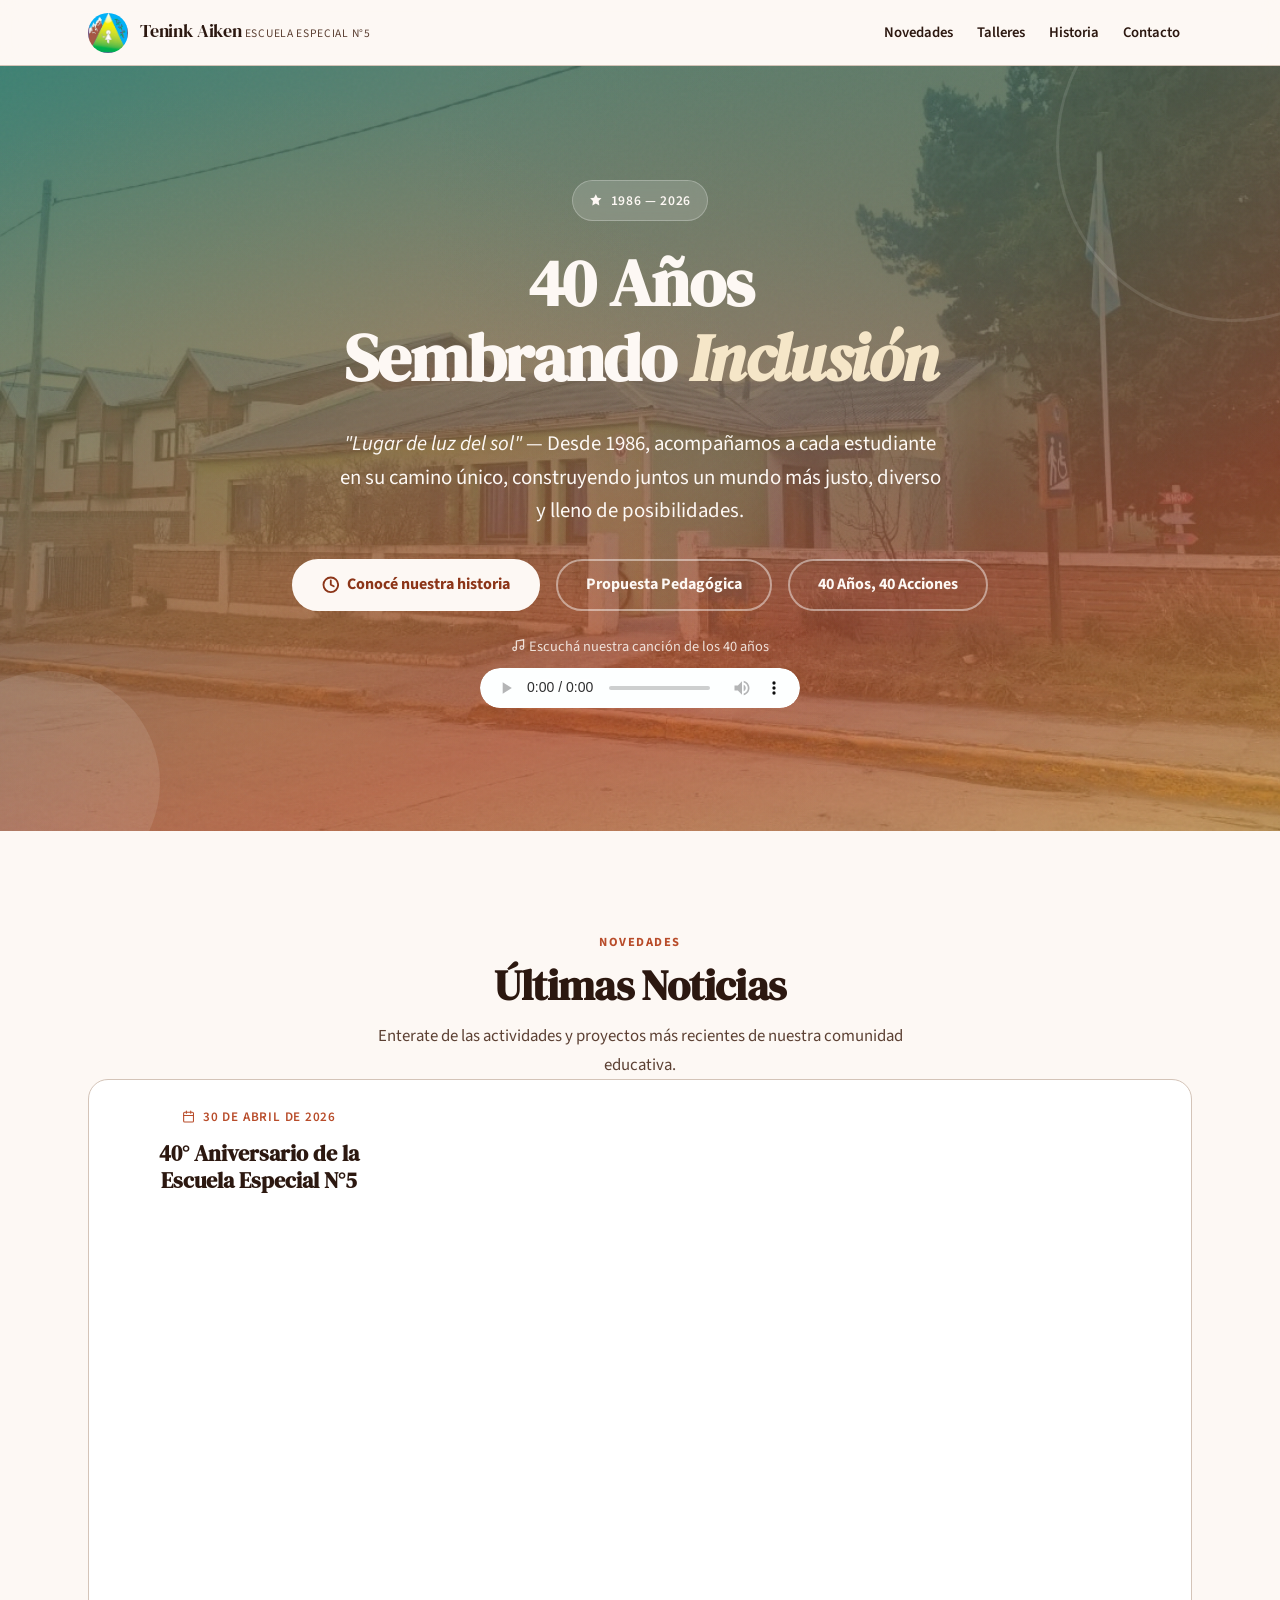
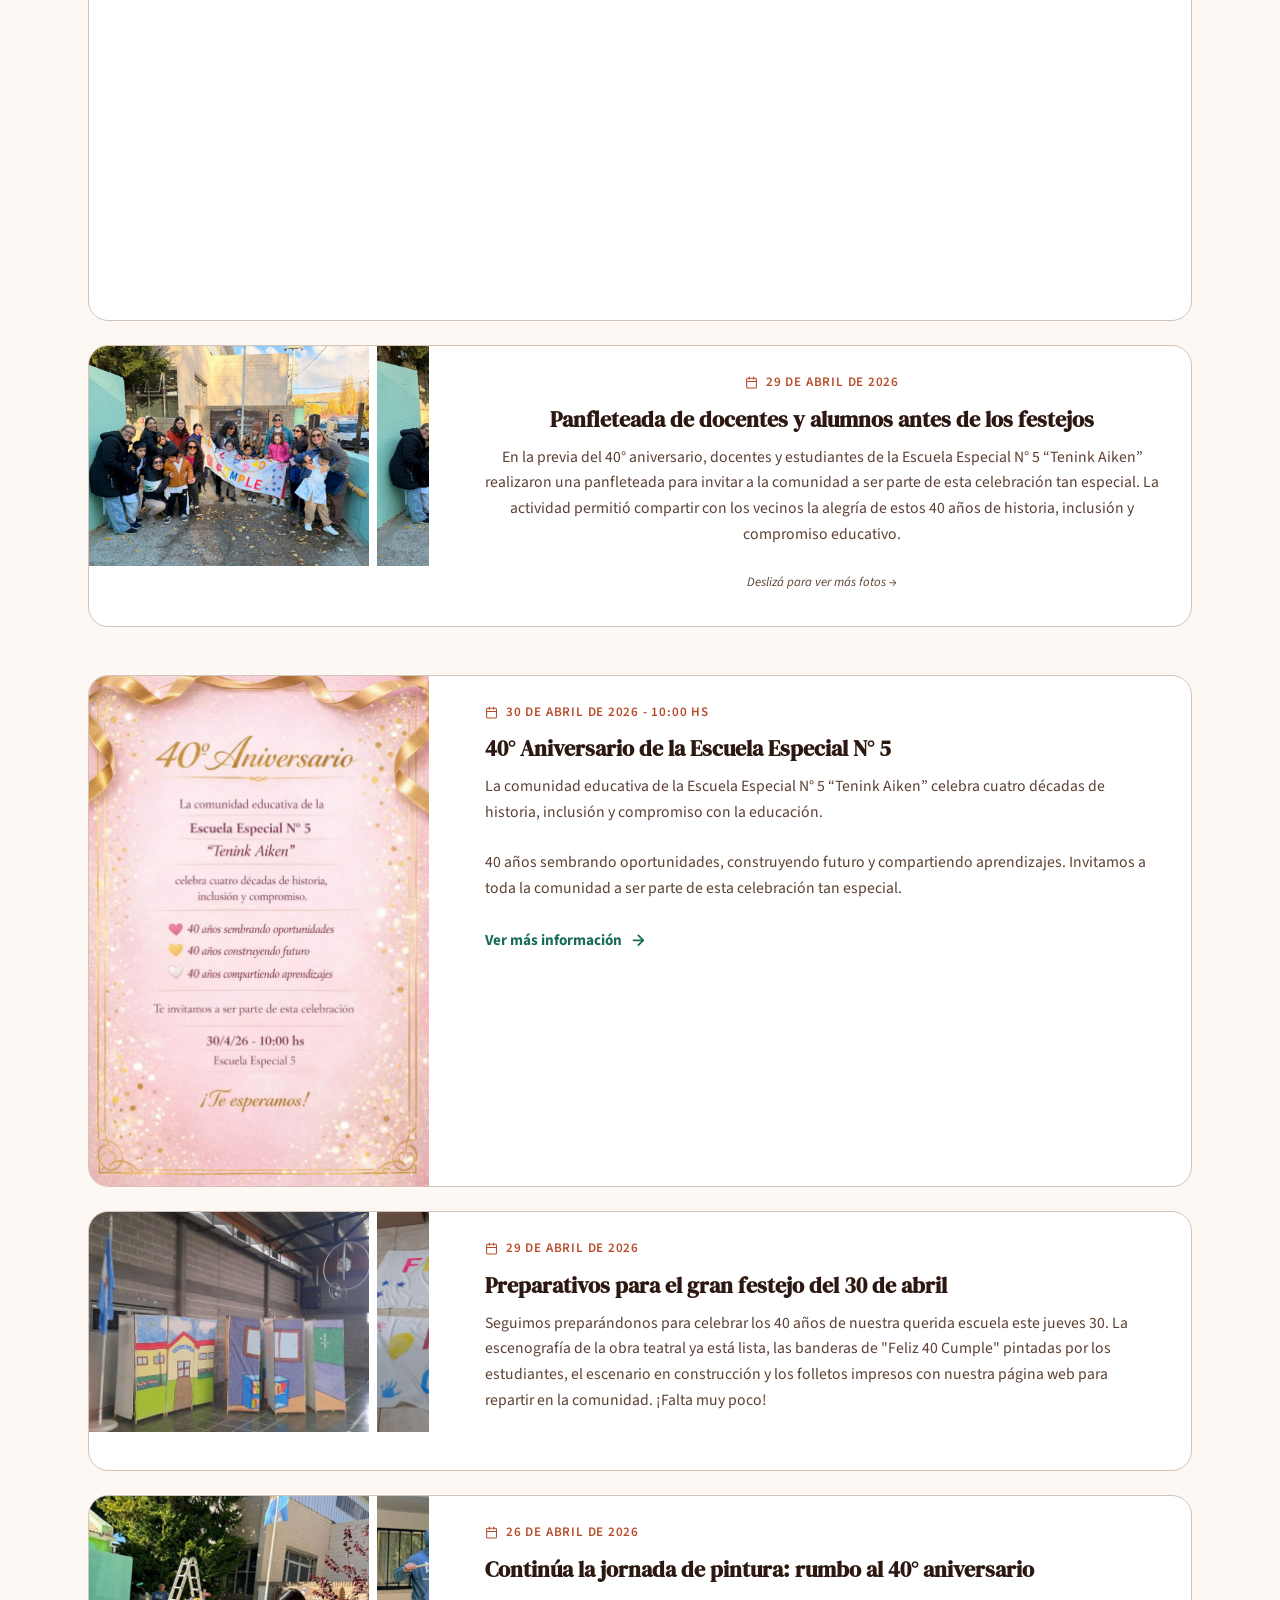
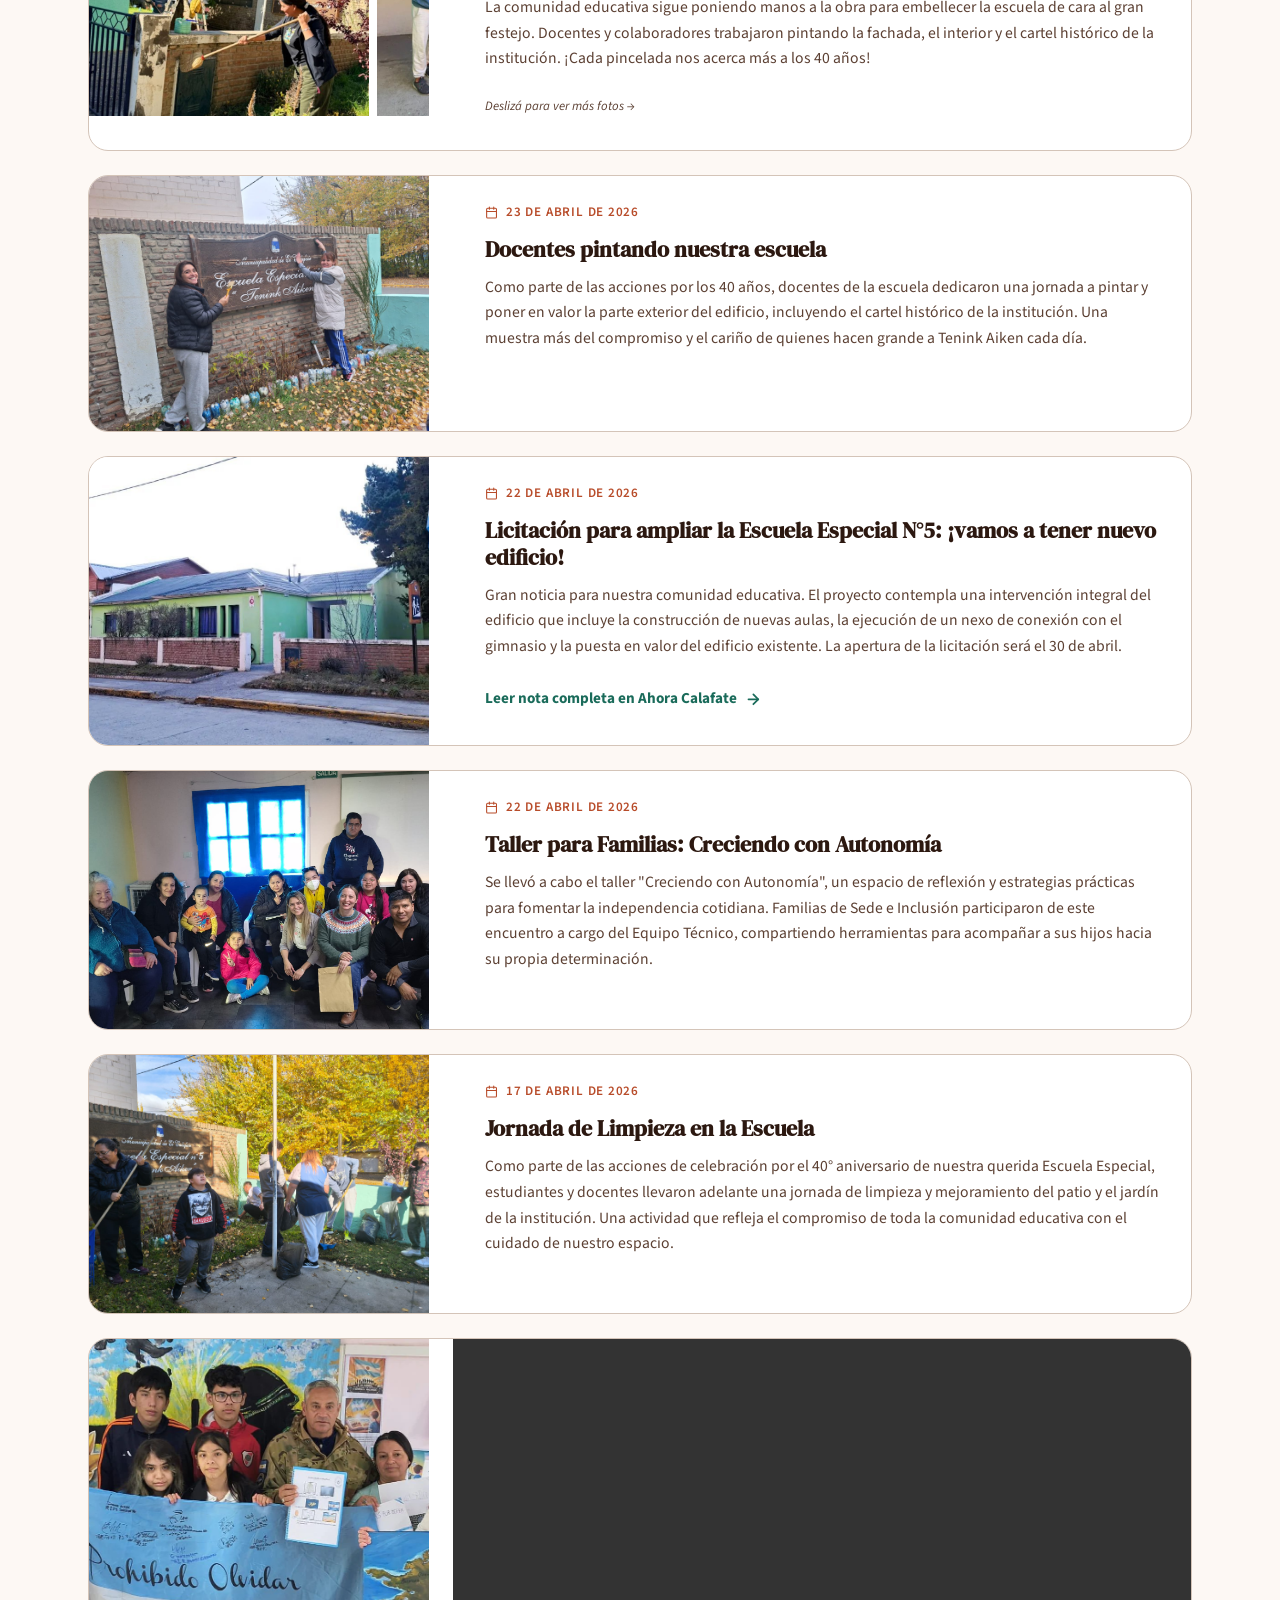
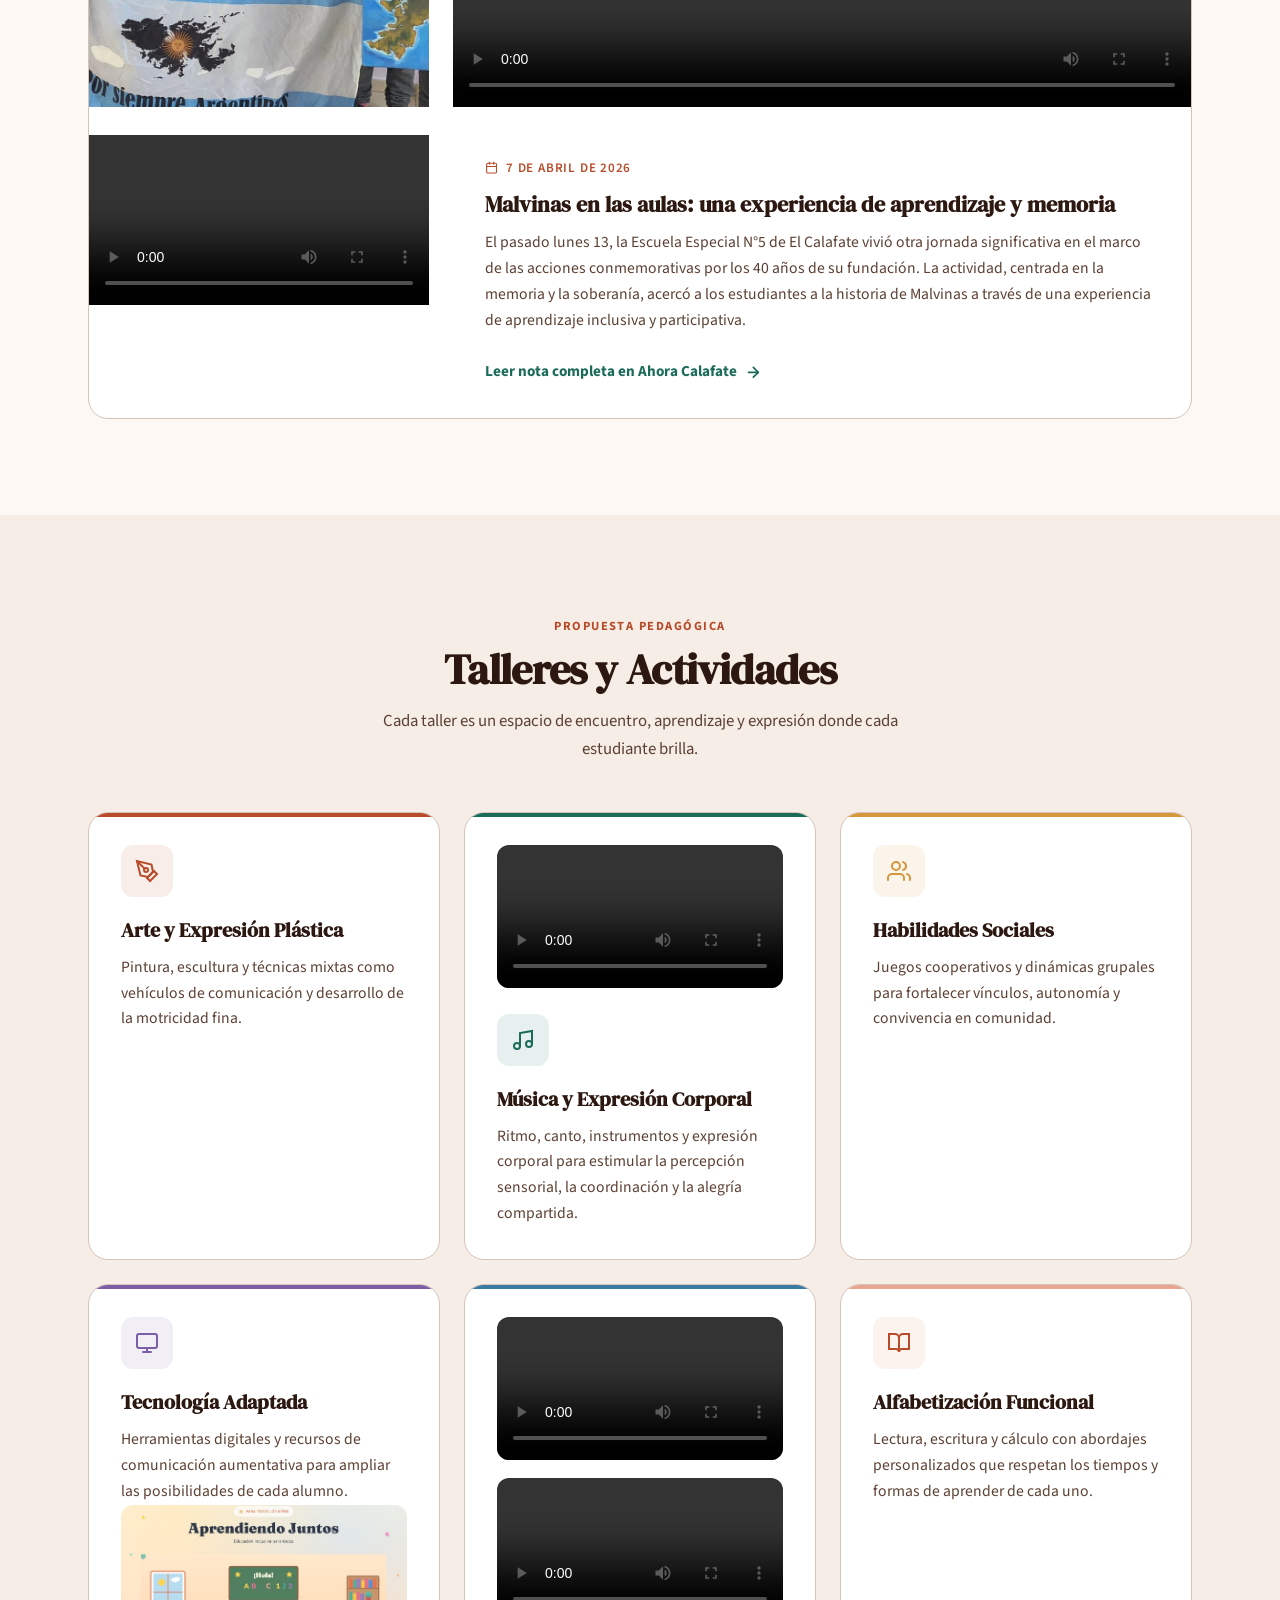
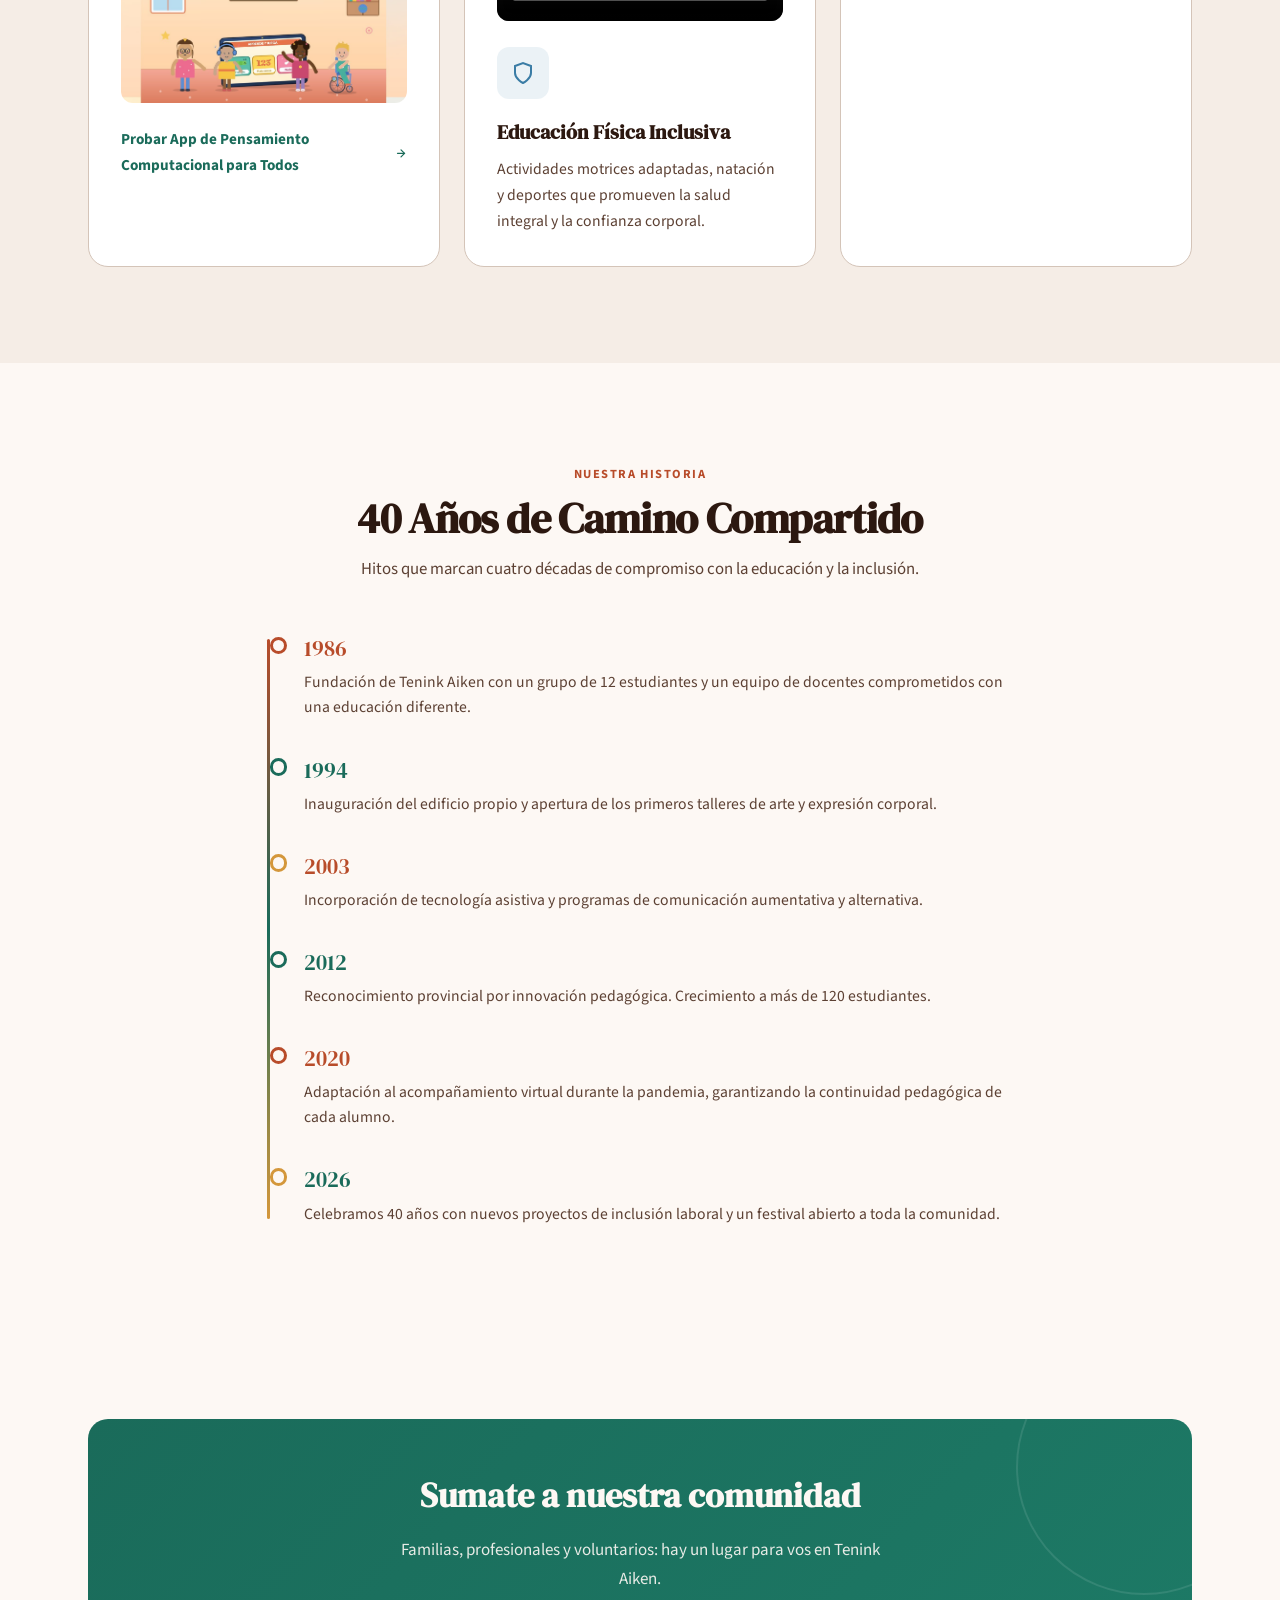
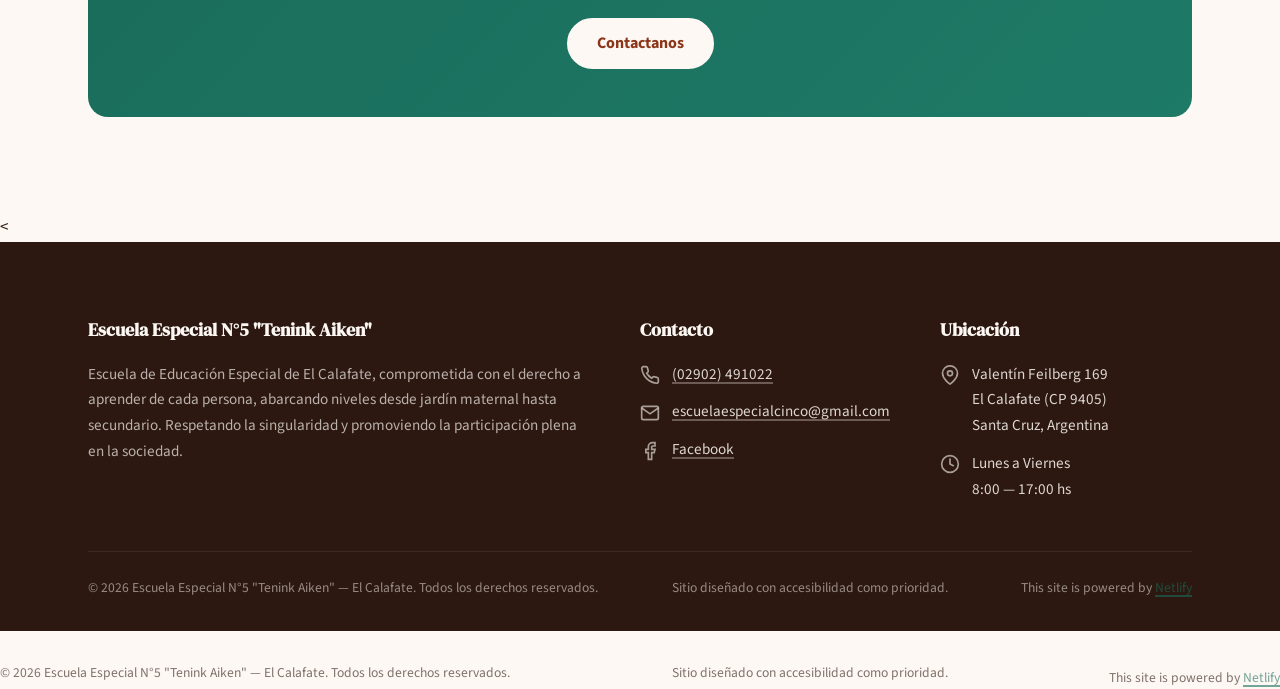
==== commit 382b6fbb: "Novedad 40 aniversario nota Ahora Calafate" ====
--- a/index.html
+++ b/index.html
@@ -1023,7 +1023,18 @@
         <h2 id="novedades-title" class="section-title">Últimas Noticias</h2>
         <p class="section-subtitle">
           Enterate de las actividades y proyectos más recientes de nuestra comunidad educativa.
-        </p>      <div class="novedad-card reveal" style="margin-bottom: var(--space-lg);">
+        </p>  <div class="novedad-card reveal" style="margin-bottom: var(--space-lg);">
+        <div class="novedad-body">
+          <span class="novedad-date">
+            <svg viewBox="0 0 24 24" fill="none" stroke="currentColor" stroke-width="2" stroke-linecap="round" aria-hidden="true"><rect x="3" y="4" width="18" height="18" rx="2" ry="2"/><line x1="16" y1="2" x2="16" y2="6"/><line x1="8" y1="2" x2="8" y2="6"/><line x1="3" y1="10" x2="21" y2="10"/></svg>
+            30 de abril de 2026
+          </span>
+          <h3 class="novedad-title">40° Aniversario de la Escuela Especial N°5</h3>
+          <div style="display:flex; justify-content:center; margin-top:1rem;">
+            <iframe src="https://www.facebook.com/plugins/post.php?href=https%3A%2F%2Fwww.facebook.com%2Fahora.calafate%2Fposts%2Fpfbid02PYtsNFHssPVz76WFL2PgZrzSv4GZg58mc7W9xQ4eeGVozY9EHjQ9Vckq6BRceRGVl&show_text=true&width=500" width="500" height="678" style="border:none;overflow:hidden;max-width:100%;" scrolling="no" frameborder="0" allowfullscreen="true" allow="autoplay; clipboard-write; encrypted-media; picture-in-picture; web-share"></iframe>
+          </div>
+        </div>
+      </div>    <div class="novedad-card reveal" style="margin-bottom: var(--space-lg);">
         <div style="display:flex; overflow-x:auto; gap:8px; scroll-snap-type:x mandatory; -webkit-overflow-scrolling:touch;">
           <img src="images/image-panfleteada-1.jpg" alt="Docentes y estudiantes durante la panfleteada por el 40 aniversario" loading="lazy" style="min-width:280px; height:220px; object-fit:cover; border-radius:0.75rem 0 0 0; scroll-snap-align:start;" />
           <img src="images/image-panfleteada-2.jpg" alt="Estudiantes y docentes repartiendo invitaciones antes de los festejos" loading="lazy" style="min-width:280px; height:220px; object-fit:cover; scroll-snap-align:start;" />
@@ -1093,18 +1104,7 @@
           <span class="novedad-date">
             <svg viewBox="0 0 24 24" fill="none" stroke="currentColor" stroke-width="2" stroke-linecap="round" aria-hidden="true"><rect x="3" y="4" width="18" height="18" rx="2" ry="2"/><line x1="16" y1="2" x2="16" y2="6"/><line x1="8" y1="2" x2="8" y2="6"/><line x1="3" y1="10" x2="21" y2="10"/></svg>
             29 de abril de 2026
-          </span><div class="novedad-card reveal" style="margin-bottom: var(--space-lg);">
-        <div class="novedad-body">
-          <span class="novedad-date">
-            <svg viewBox="0 0 24 24" fill="none" stroke="currentColor" stroke-width="2" stroke-linecap="round" aria-hidden="true"><rect x="3" y="4" width="18" height="18" rx="2" ry="2"/><line x1="16" y1="2" x2="16" y2="6"/><line x1="8" y1="2" x2="8" y2="6"/><line x1="3" y1="10" x2="21" y2="10"/></svg>
-            30 de abril de 2026
           </span>
-          <h3 class="novedad-title">40° Aniversario de la Escuela Especial N°5</h3>
-          <div style="display:flex; justify-content:center; margin-top:1rem;">
-            <iframe src="https://www.facebook.com/plugins/post.php?href=https%3A%2F%2Fwww.facebook.com%2Fahora.calafate%2Fposts%2Fpfbid02PYtsNFHssPVz76WFL2PgZrzSv4GZg58mc7W9xQ4eeGVozY9EHjQ9Vckq6BRceRGVl&show_text=true&width=500" width="500" height="678" style="border:none;overflow:hidden;max-width:100%;" scrolling="no" frameborder="0" allowfullscreen="true" allow="autoplay; clipboard-write; encrypted-media; picture-in-picture; web-share"></iframe>
-          </div>
-        </div>
-      </div>
           <h3 class="novedad-title">Preparativos para el gran festejo del 30 de abril</h3>
           <p class="novedad-text">Seguimos preparándonos para celebrar los 40 años de nuestra querida escuela este jueves 30. La escenografía de la obra teatral ya está lista, las banderas de "Feliz 40 Cumple" pintadas por los estudiantes, el escenario en construcción y los folletos impresos con nuestra página web para repartir en la comunidad. ¡Falta muy poco!</p>
         </div>
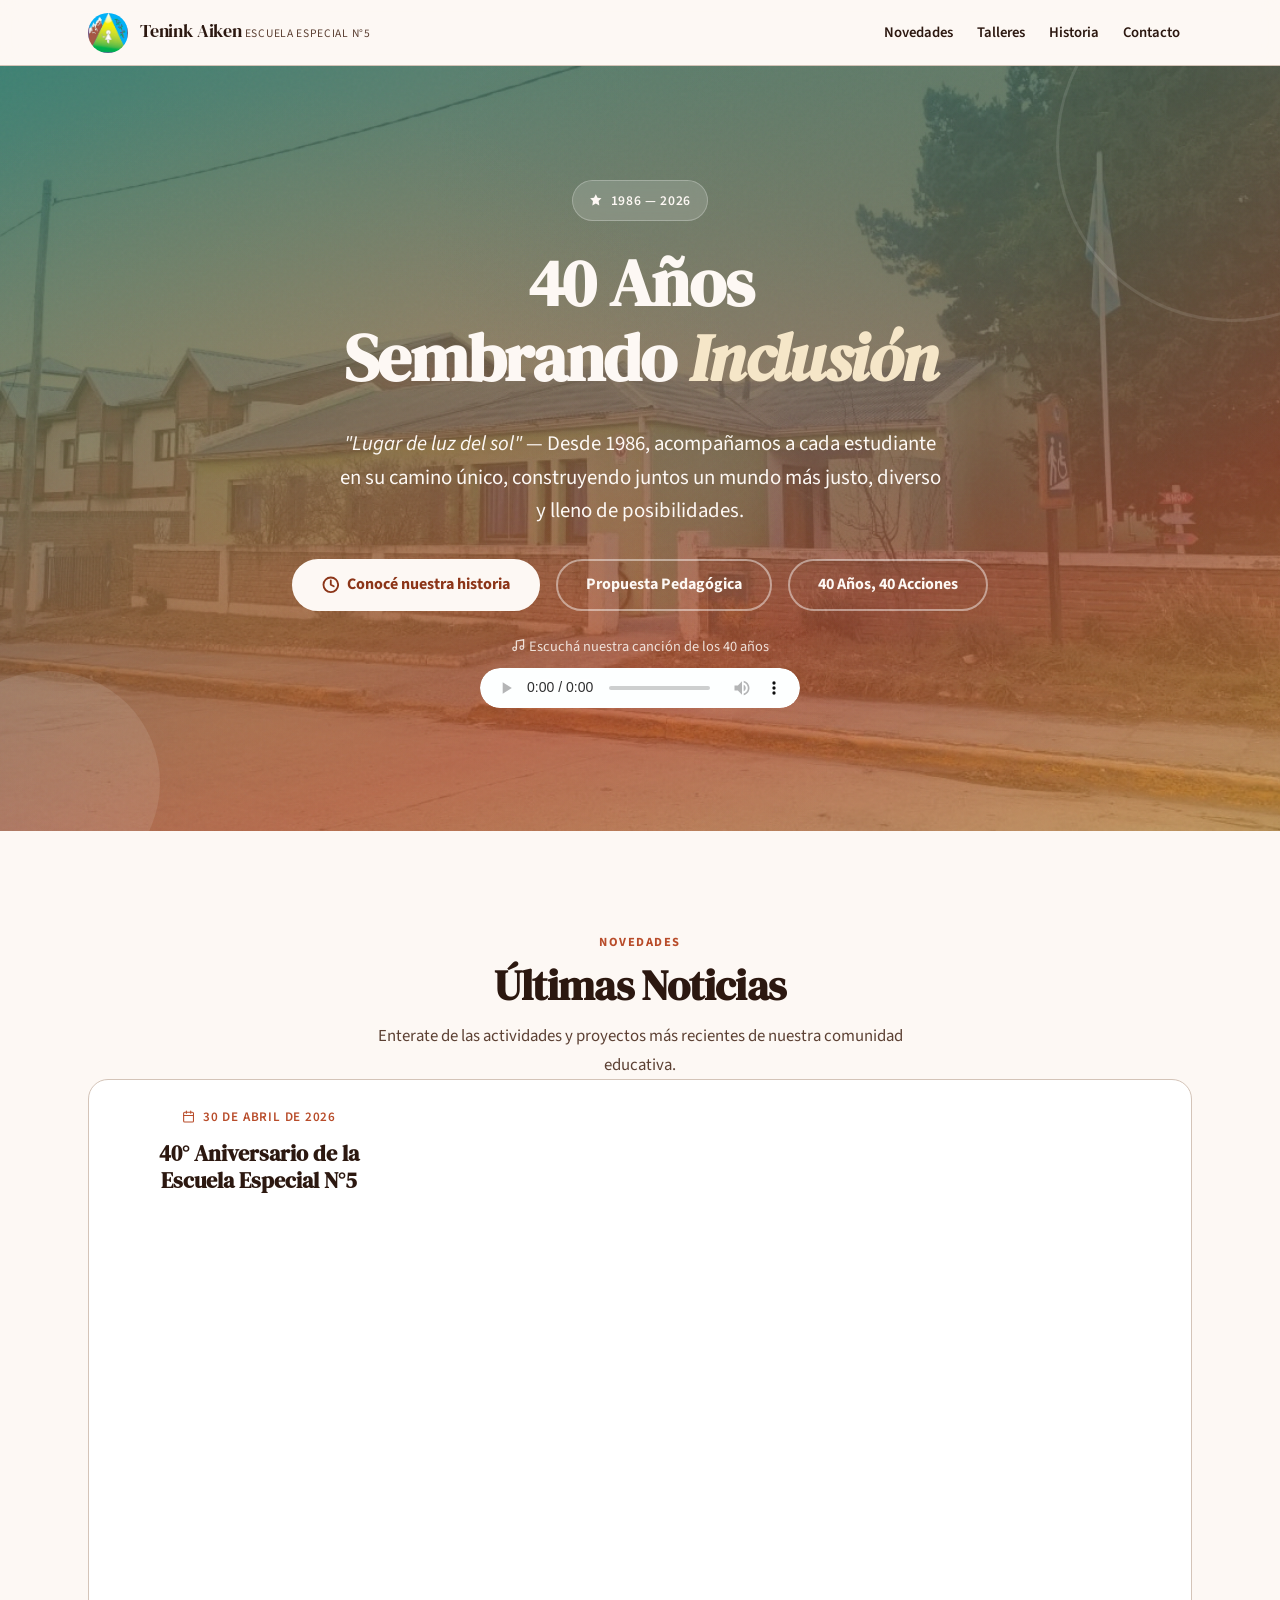
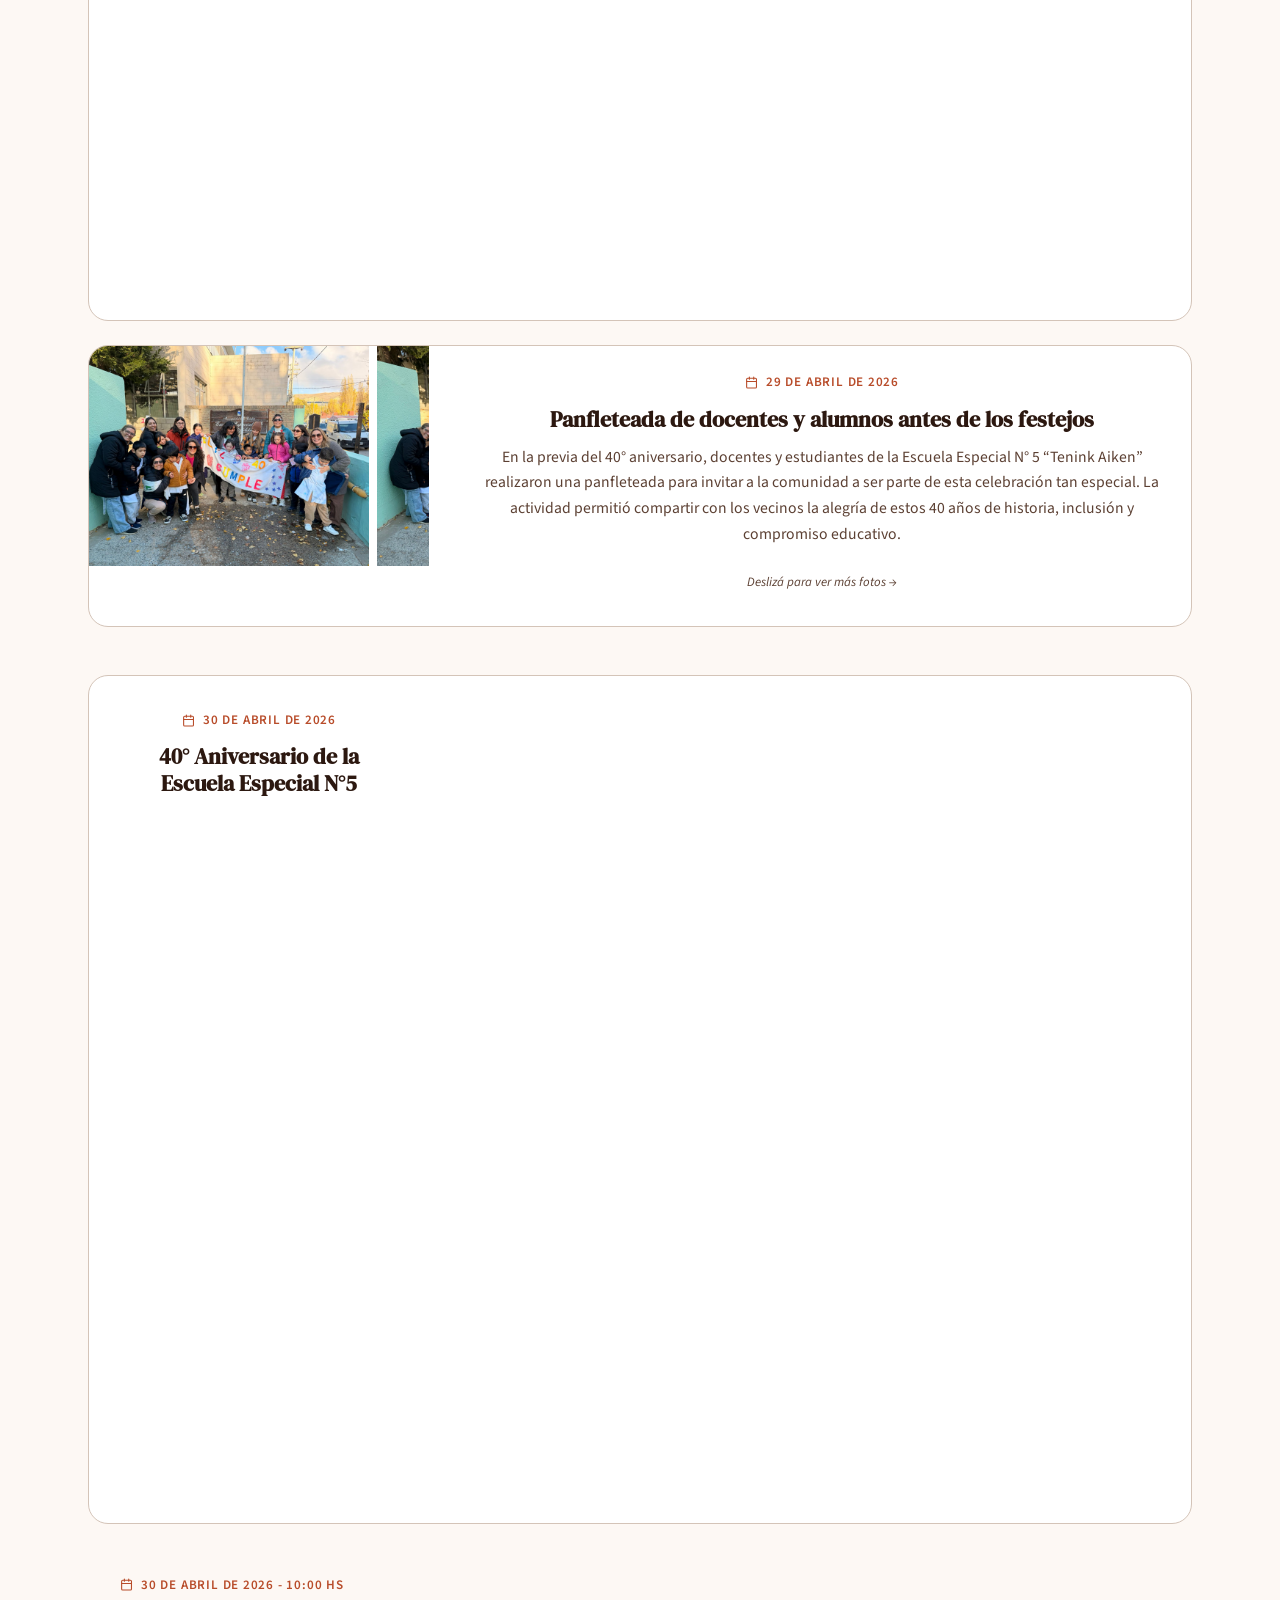
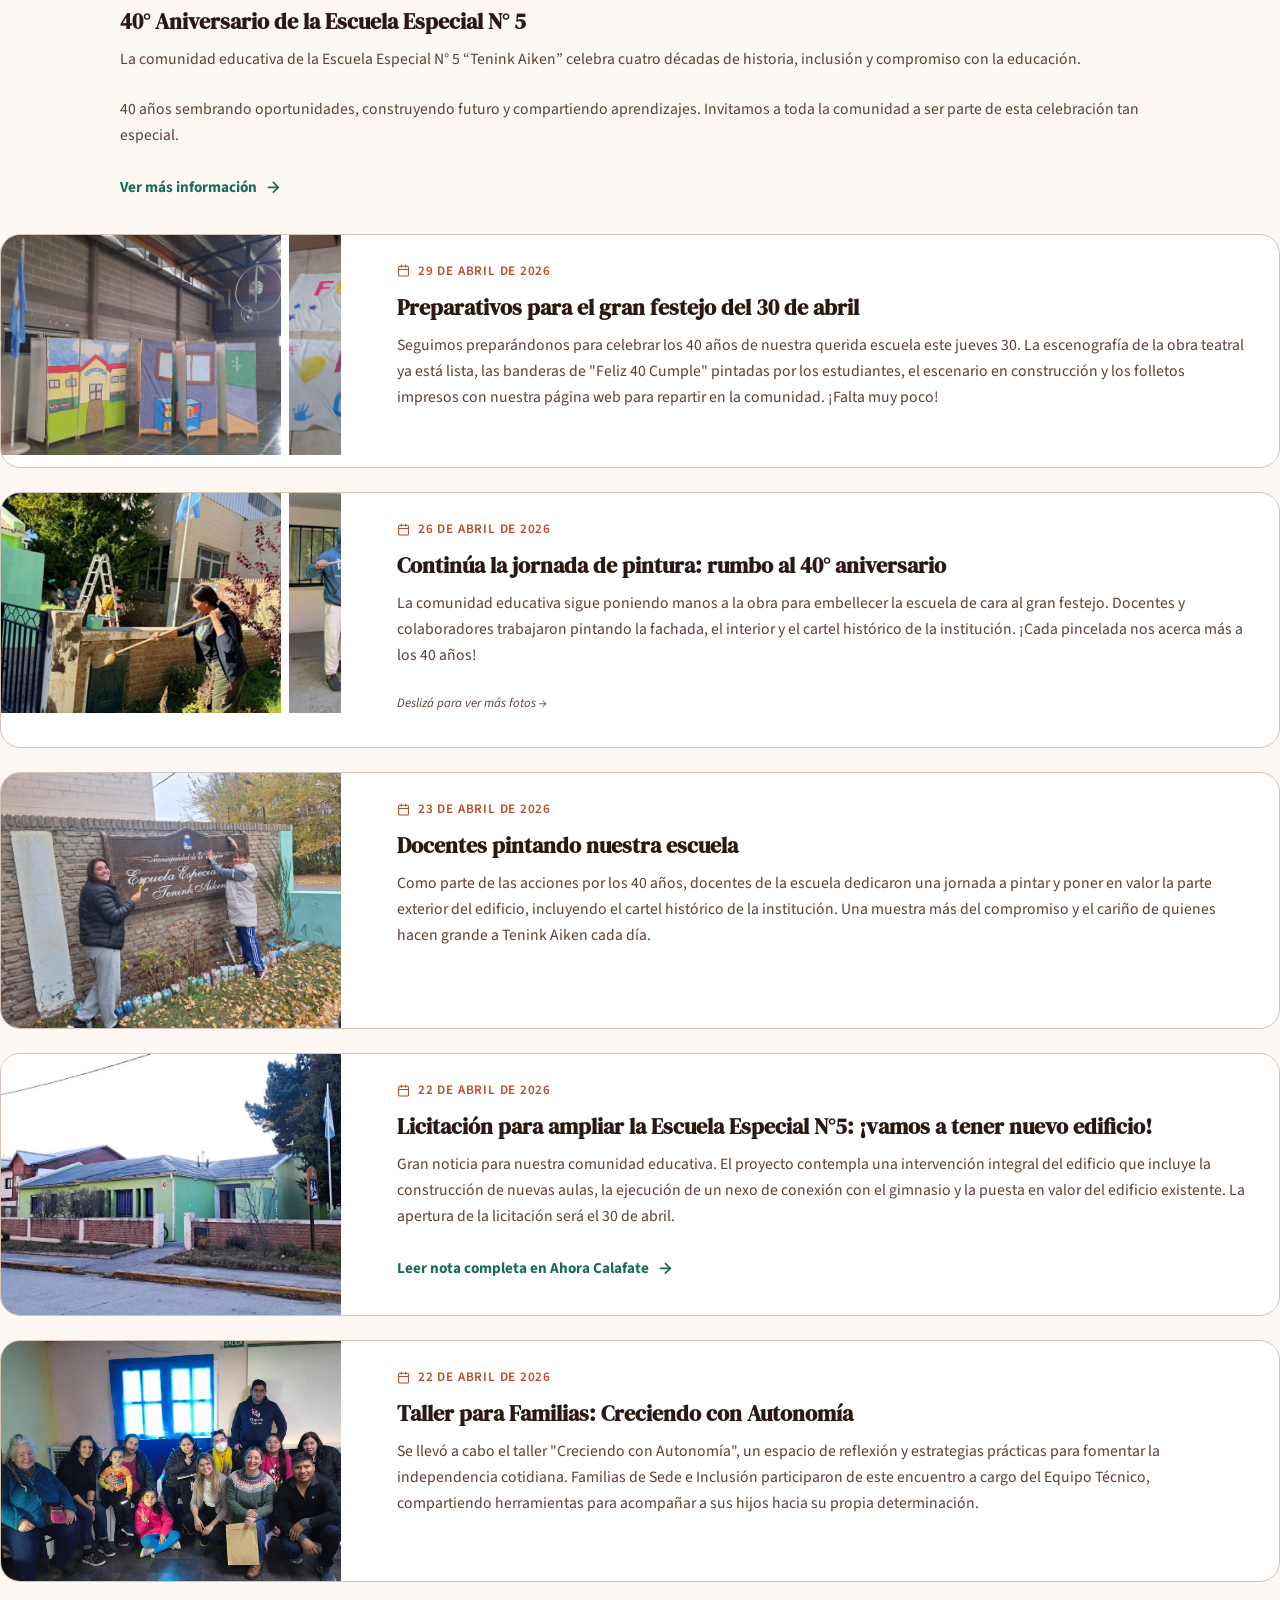
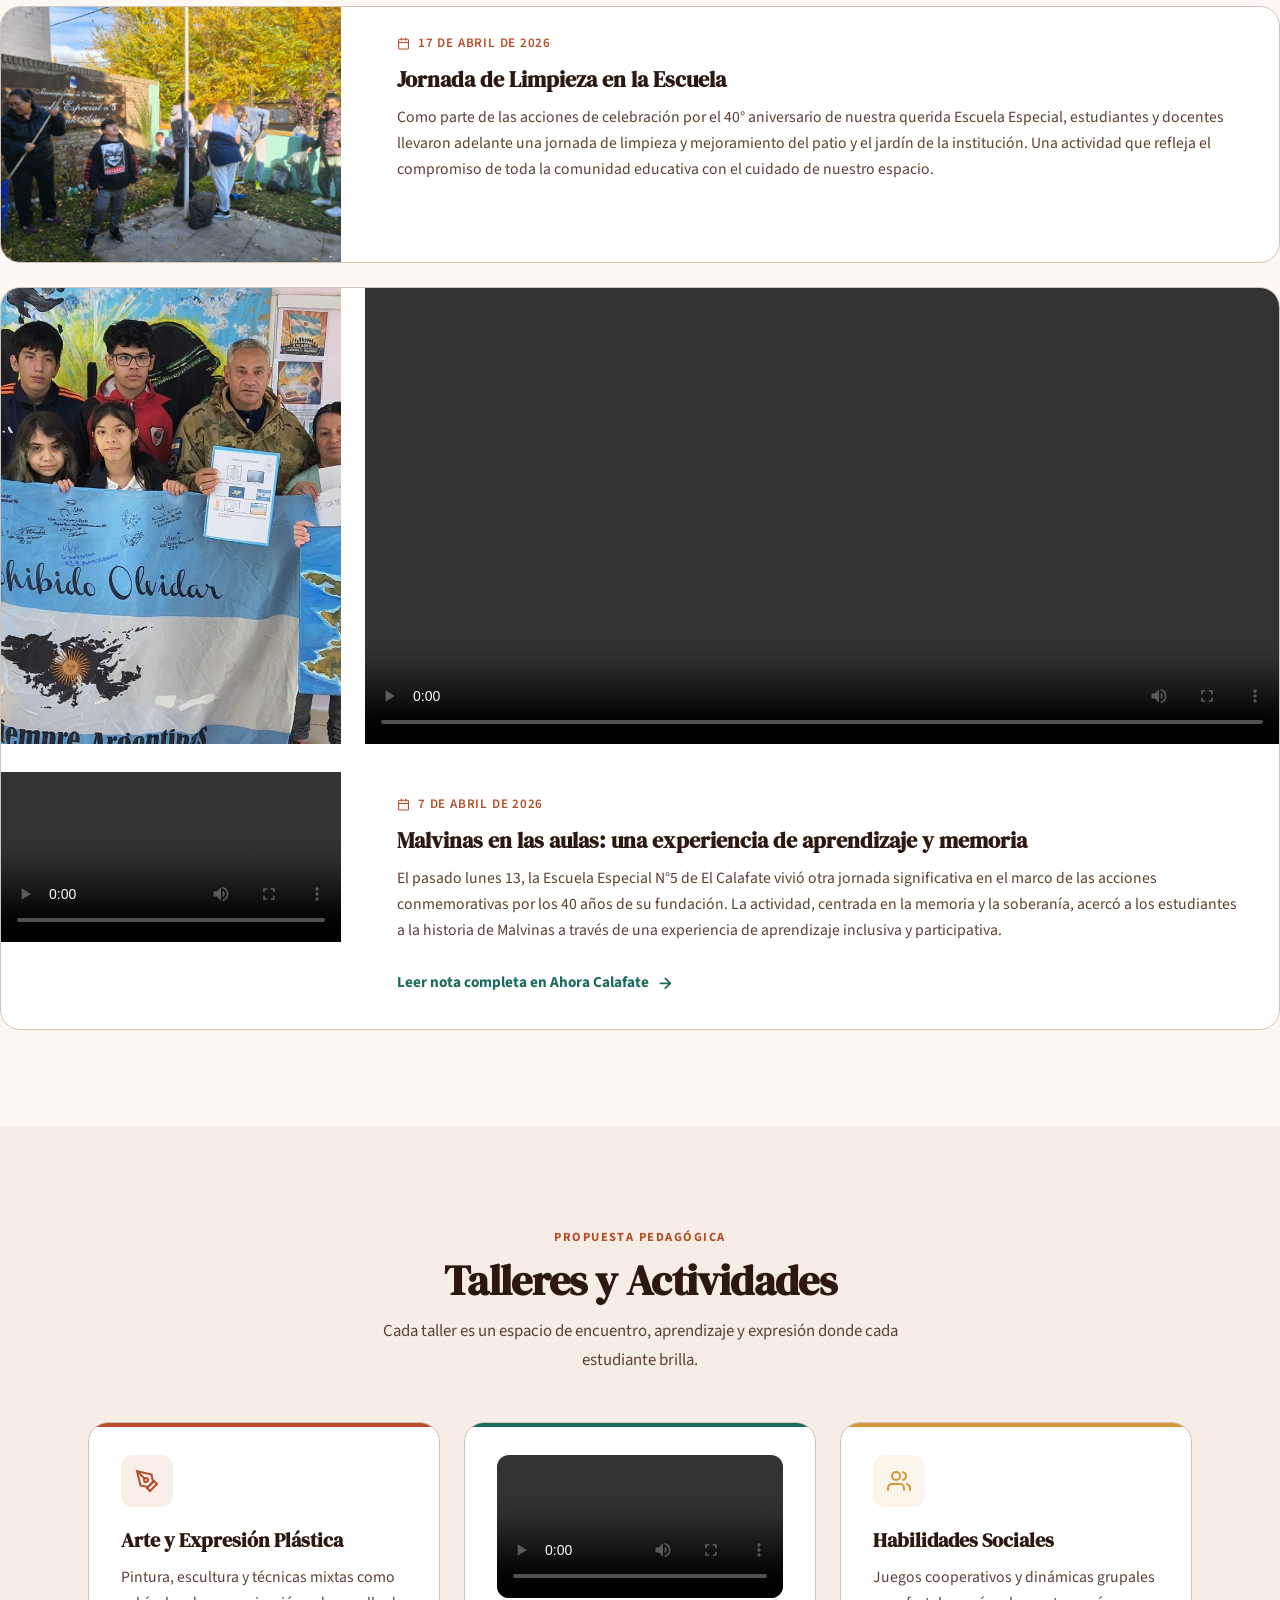
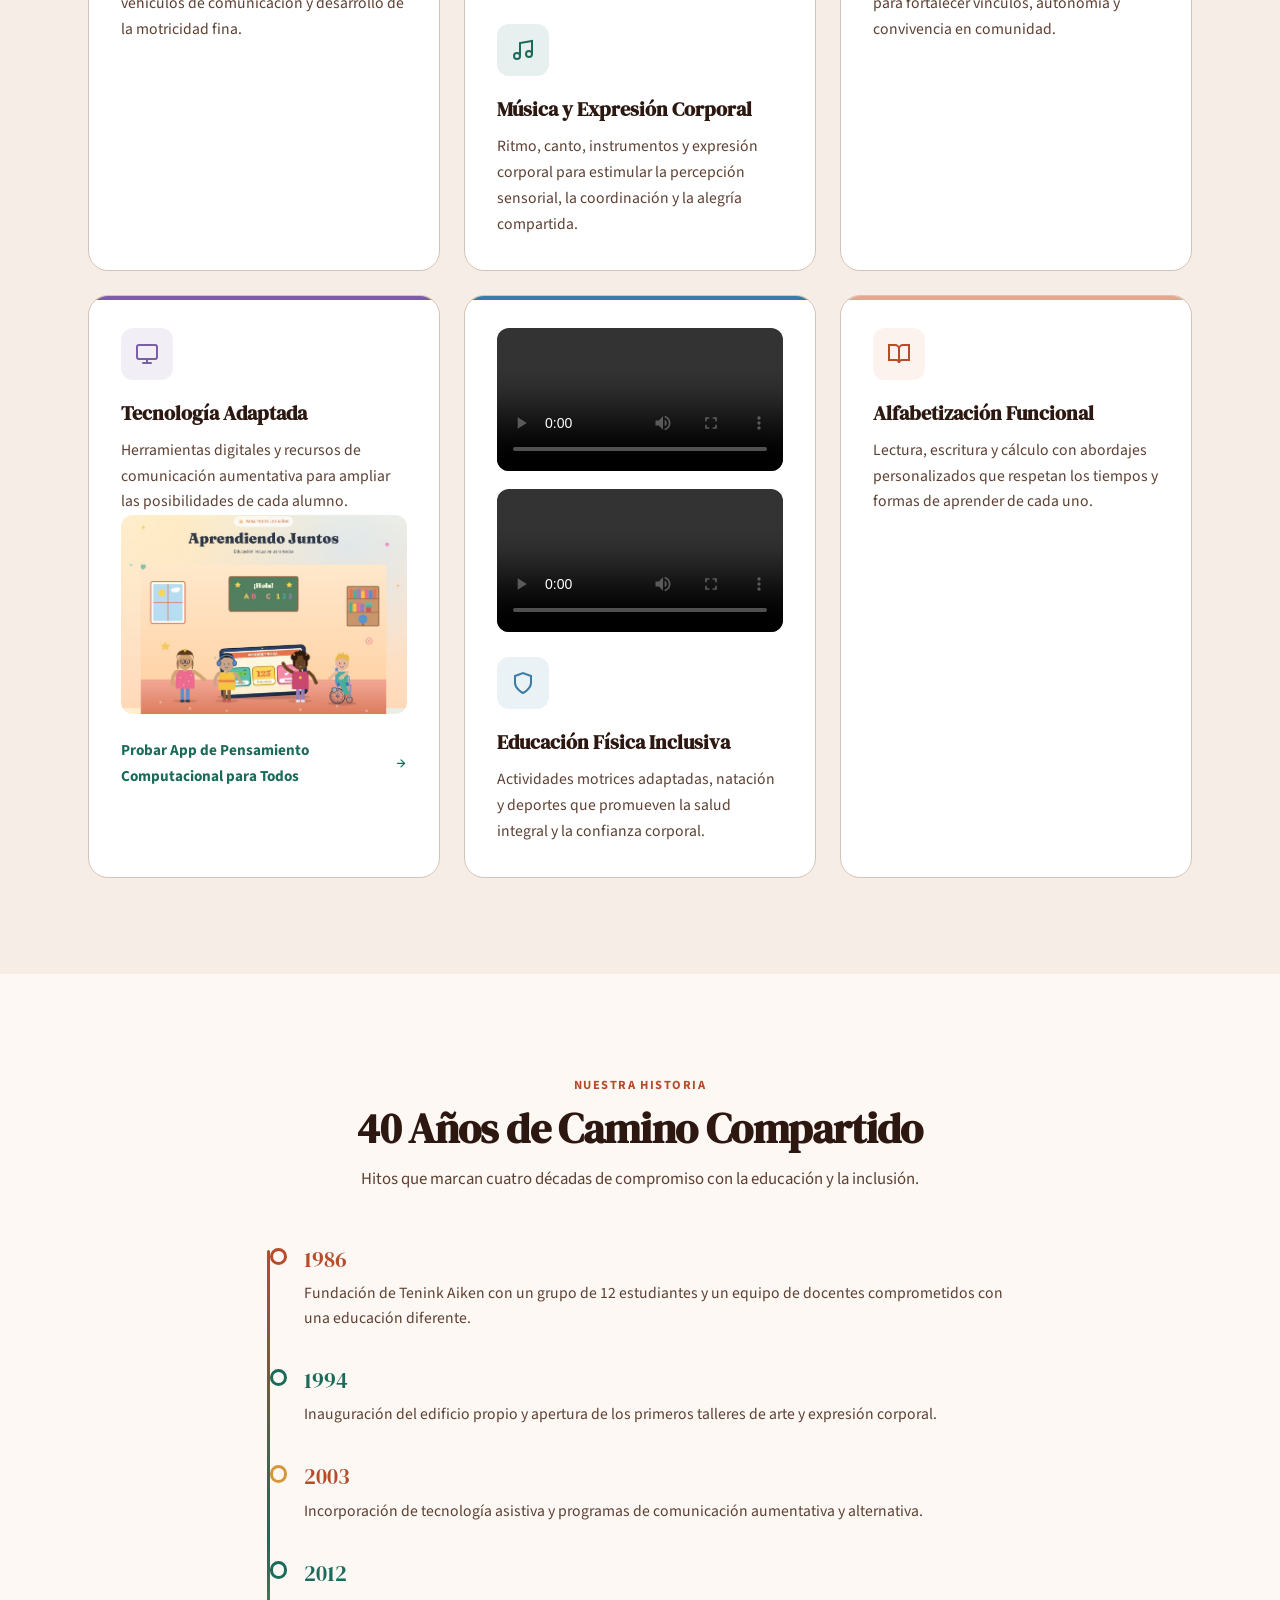
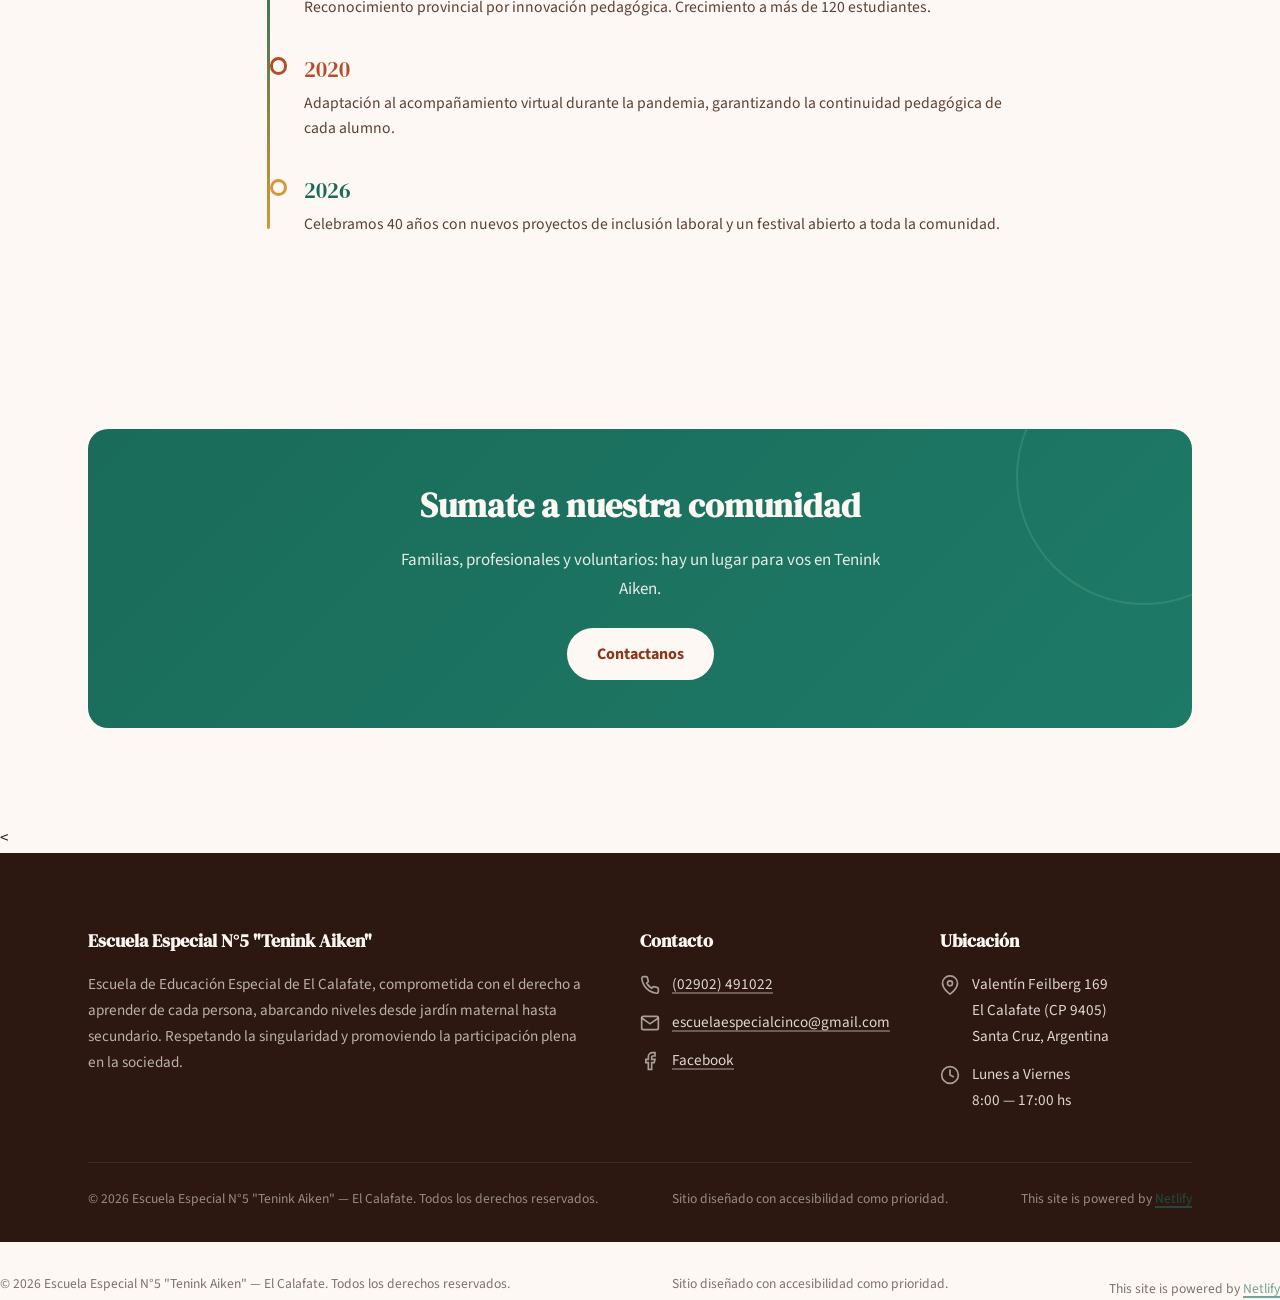
==== commit e3daed34: "Fix novedad aniversario centrada" ====
--- a/index.html
+++ b/index.html
@@ -1063,14 +1063,18 @@
           </p>
         </div>
       </div>
-      </div>      <div class="novedad-card reveal" style="margin-bottom: var(--space-lg);">
-        <img
-          class="novedad-img"
-          src="images/img-aniversario.jpg"
-          alt="Invitación al 40° aniversario de la Escuela Especial N° 5 Tenink Aiken"
-          loading="lazy"
-        />
-
+      </div>   <div class="novedad-card reveal" style="margin-bottom: var(--space-lg);">
+        <div class="novedad-body" style="padding:var(--space-xl); text-align:center;">
+          <span class="novedad-date" style="justify-content:center;">
+            <svg viewBox="0 0 24 24" fill="none" stroke="currentColor" stroke-width="2" stroke-linecap="round" aria-hidden="true"><rect x="3" y="4" width="18" height="18" rx="2" ry="2"/><line x1="16" y1="2" x2="16" y2="6"/><line x1="8" y1="2" x2="8" y2="6"/><line x1="3" y1="10" x2="21" y2="10"/></svg>
+            30 de abril de 2026
+          </span>
+          <h3 class="novedad-title">40° Aniversario de la Escuela Especial N°5</h3>
+          <div style="display:flex; justify-content:center; margin-top:1rem;">
+            <iframe src="https://www.facebook.com/plugins/post.php?href=https%3A%2F%2Fwww.facebook.com%2Fahora.calafate%2Fposts%2Fpfbid02PYtsNFHssPVz76WFL2PgZrzSv4GZg58mc7W9xQ4eeGVozY9EHjQ9Vckq6BRceRGVl&show_text=true&width=500" width="500" height="678" style="border:none;overflow:hidden;max-width:100%;" scrolling="no" frameborder="0" allowfullscreen="true" allow="autoplay; clipboard-write; encrypted-media; picture-in-picture; web-share"></iframe>
+          </div>
+        </div>
+      </div>
         <div class="novedad-body">
           <span class="novedad-date">
             <svg viewBox="0 0 24 24" fill="none" stroke="currentColor" stroke-width="2" stroke-linecap="round" aria-hidden="true"><rect x="3" y="4" width="18" height="18" rx="2" ry="2"/><line x1="16" y1="2" x2="16" y2="6"/><line x1="8" y1="2" x2="8" y2="6"/><line x1="3" y1="10" x2="21" y2="10"/></svg>
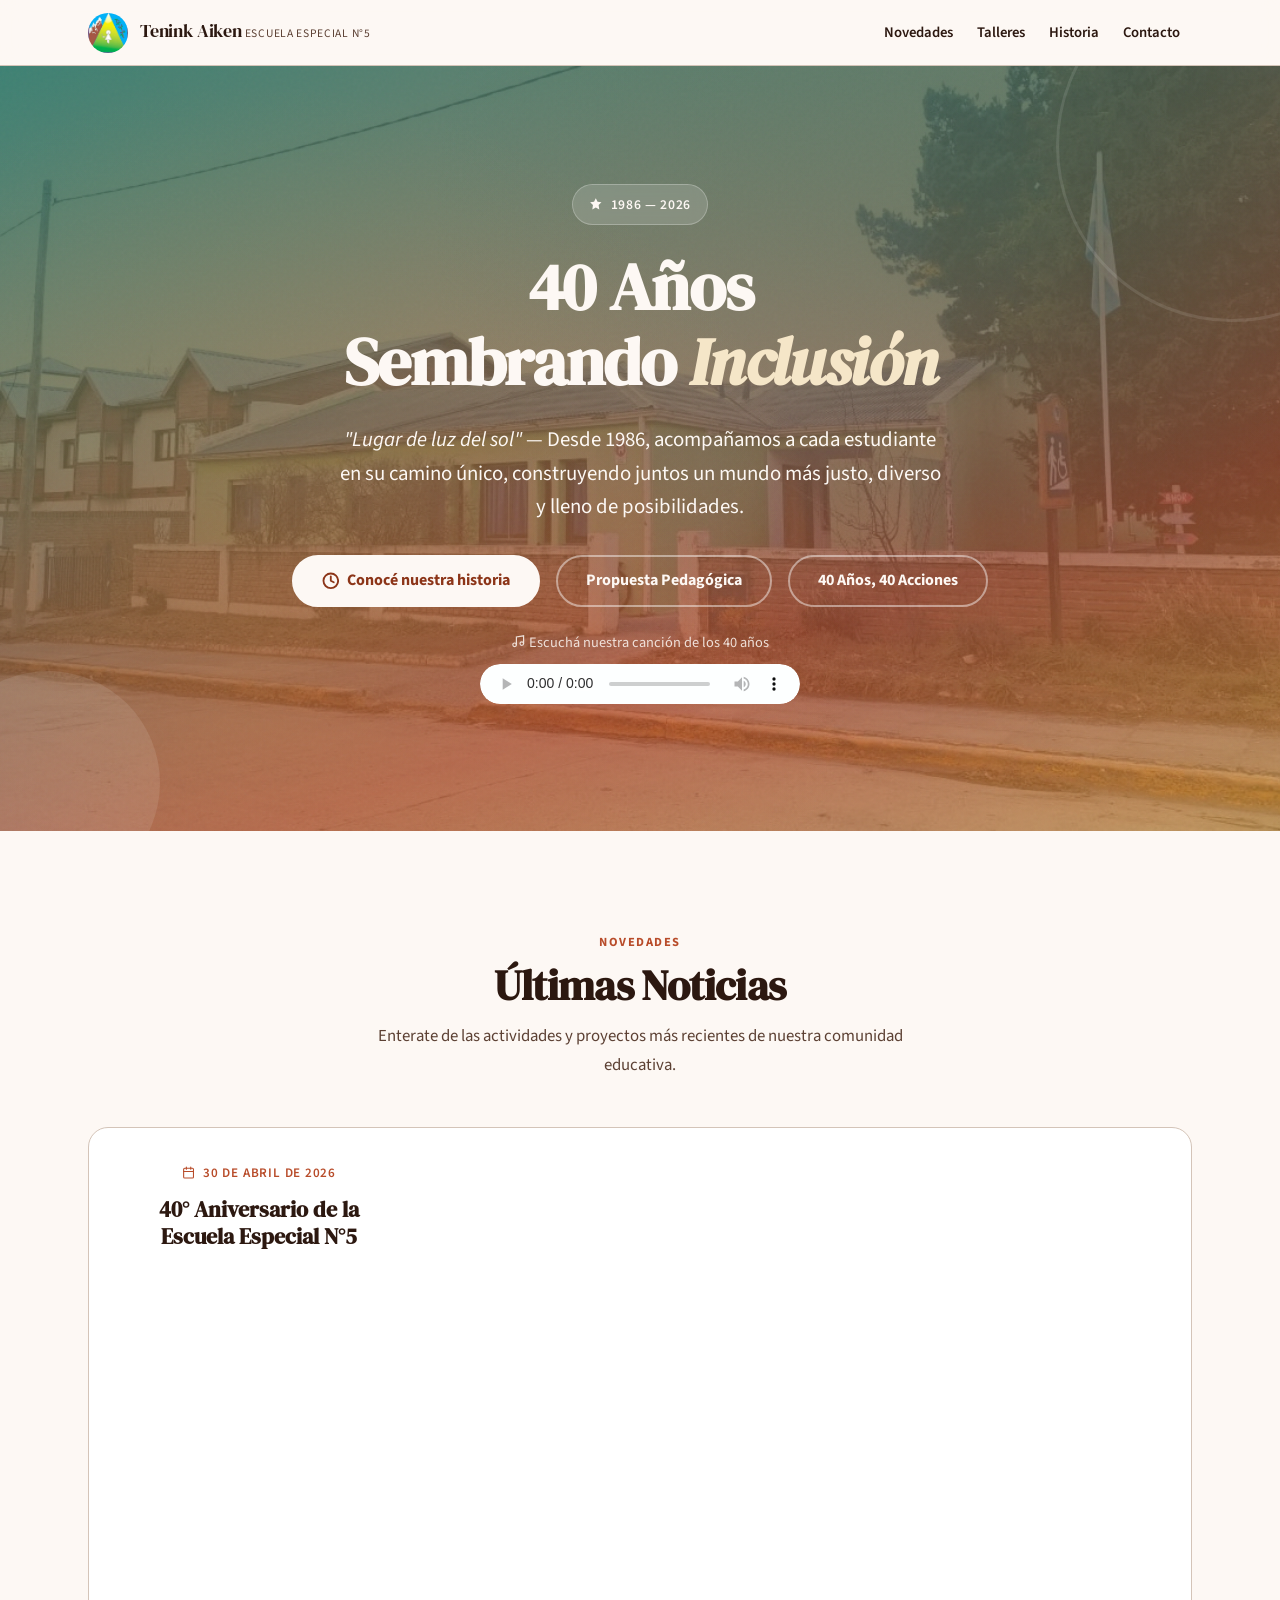
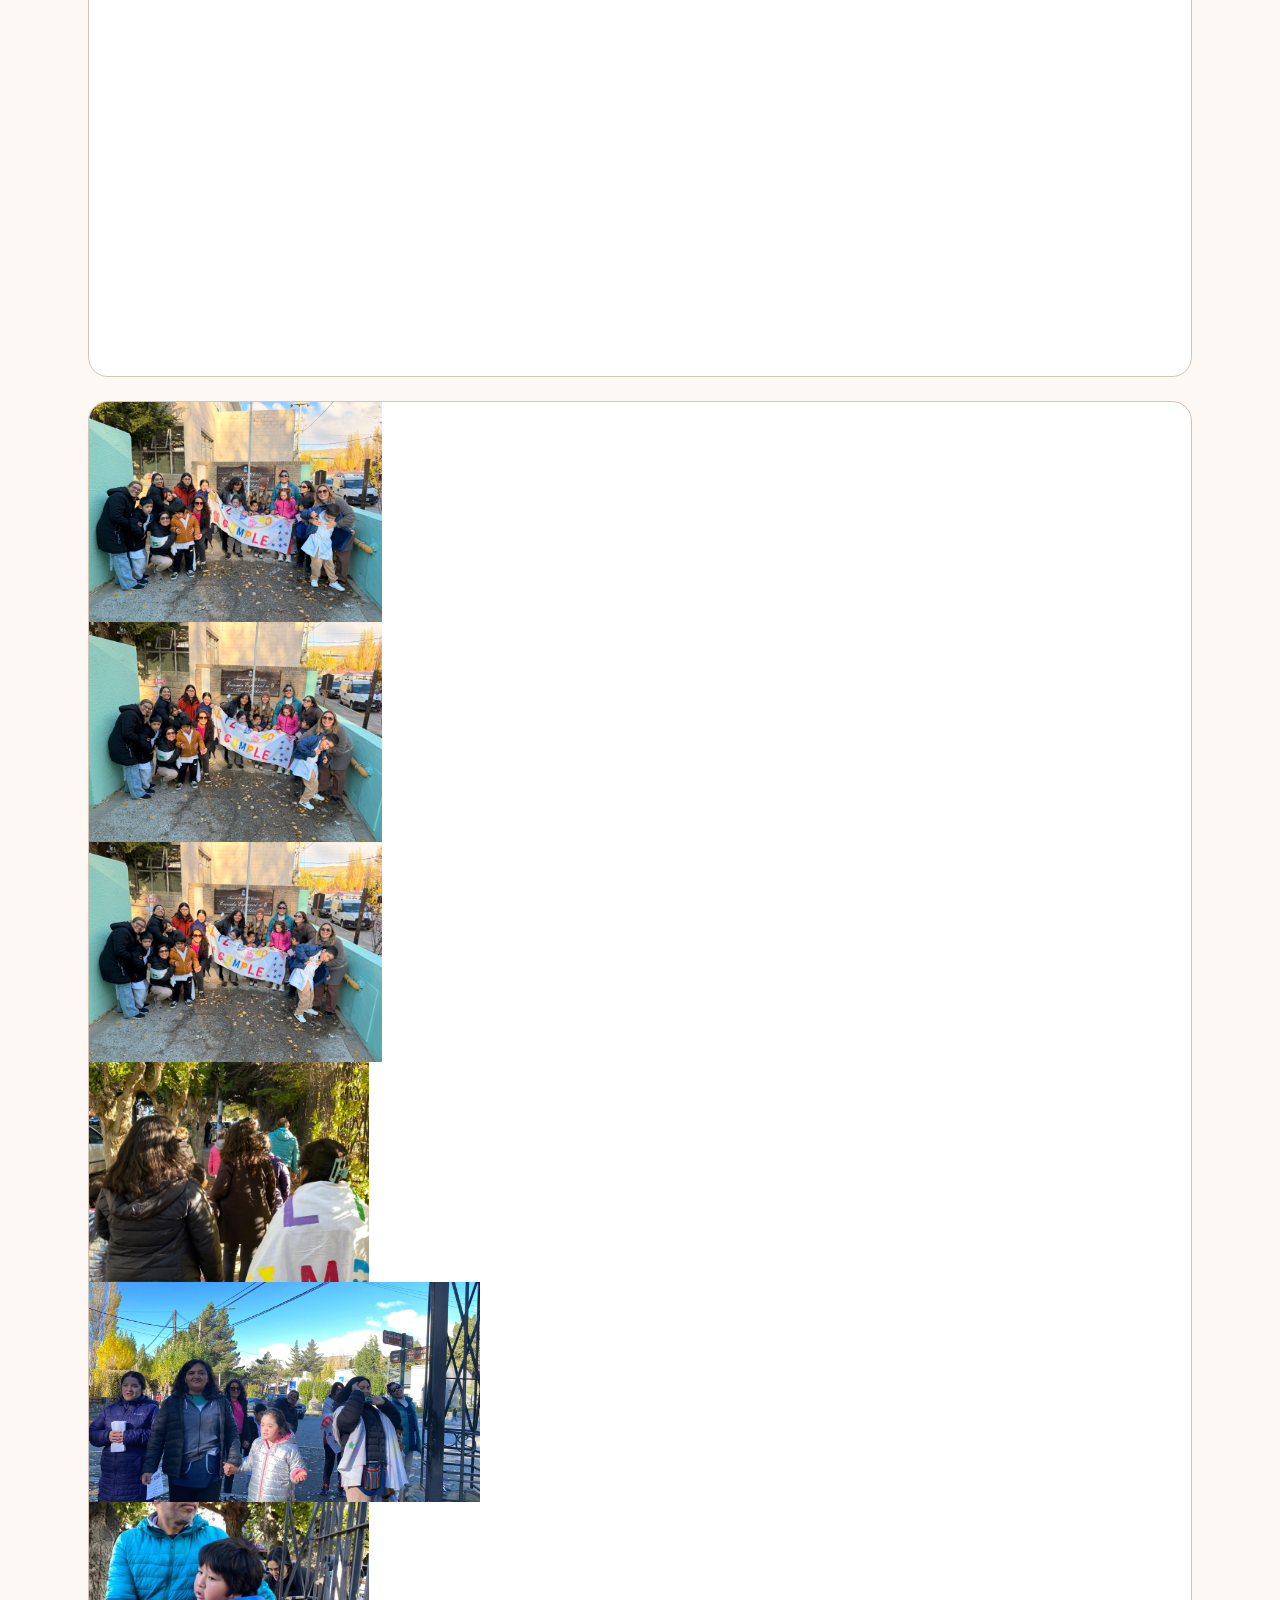
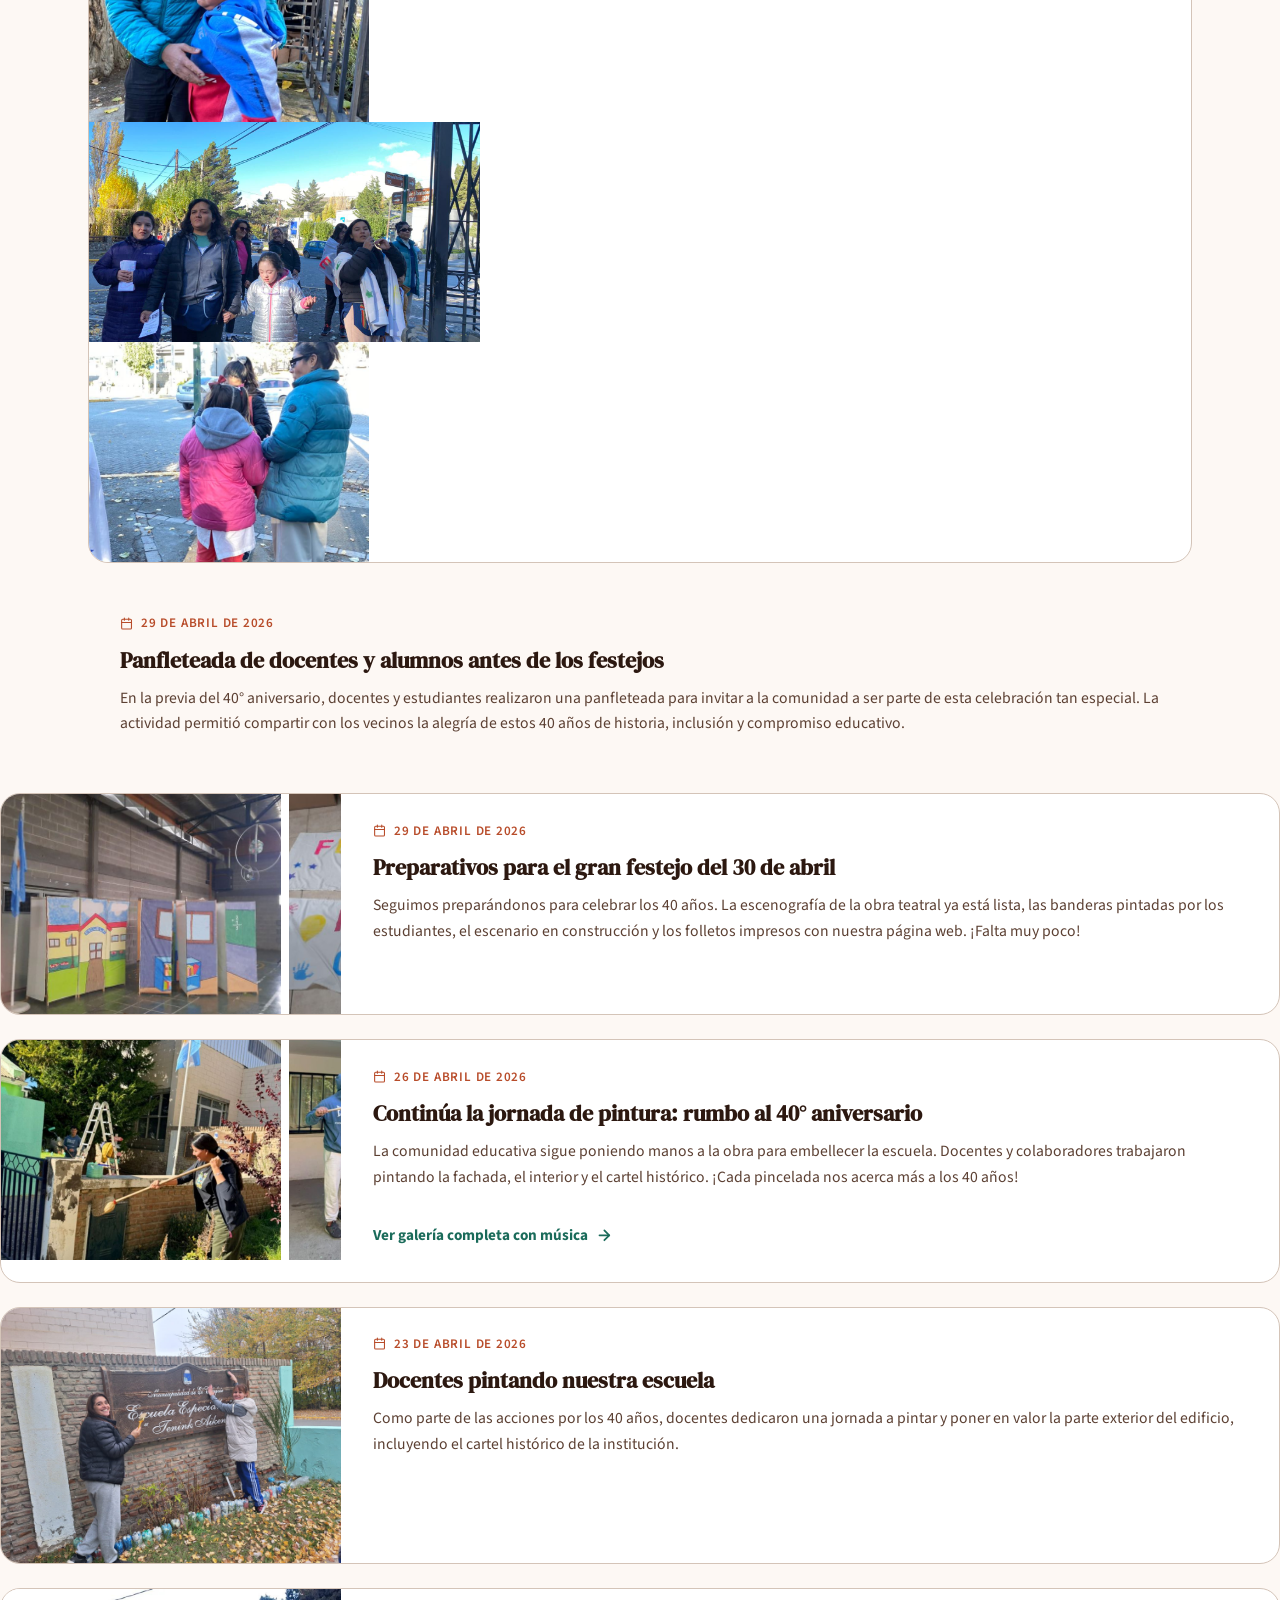
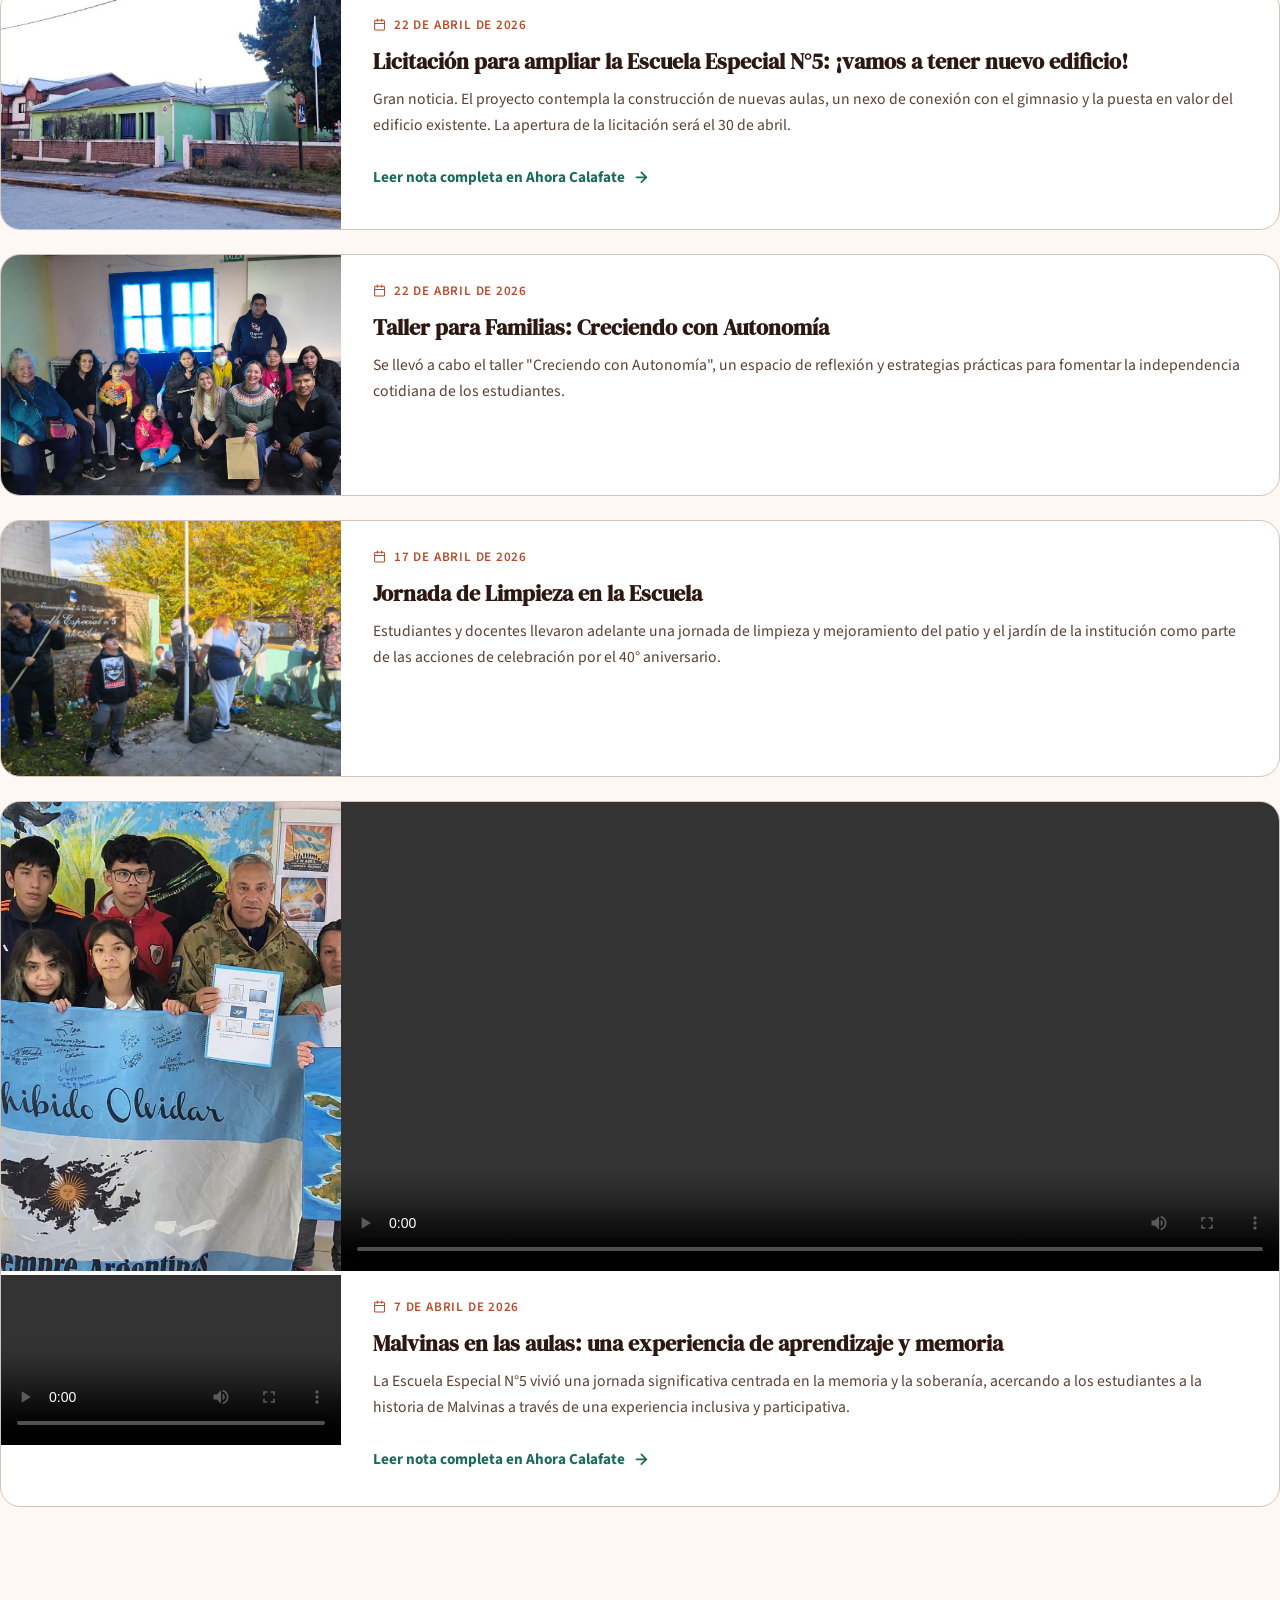
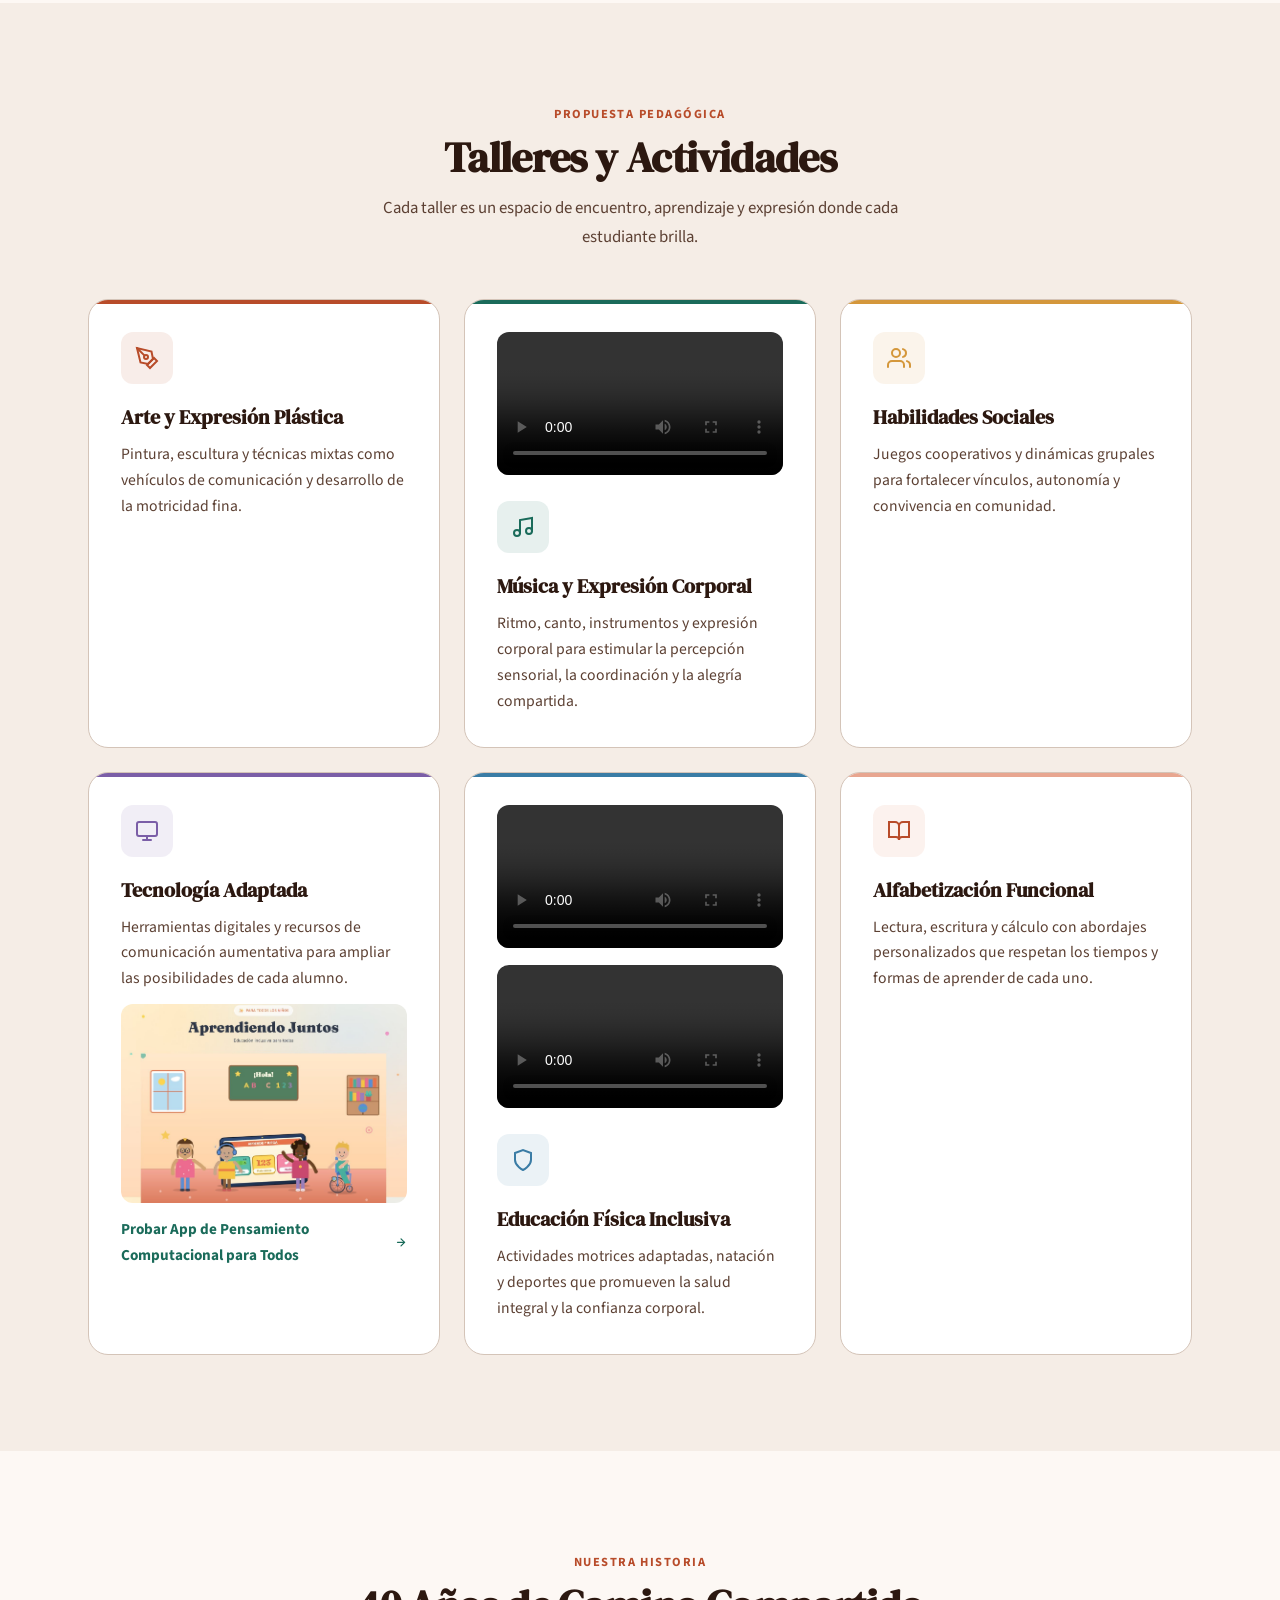
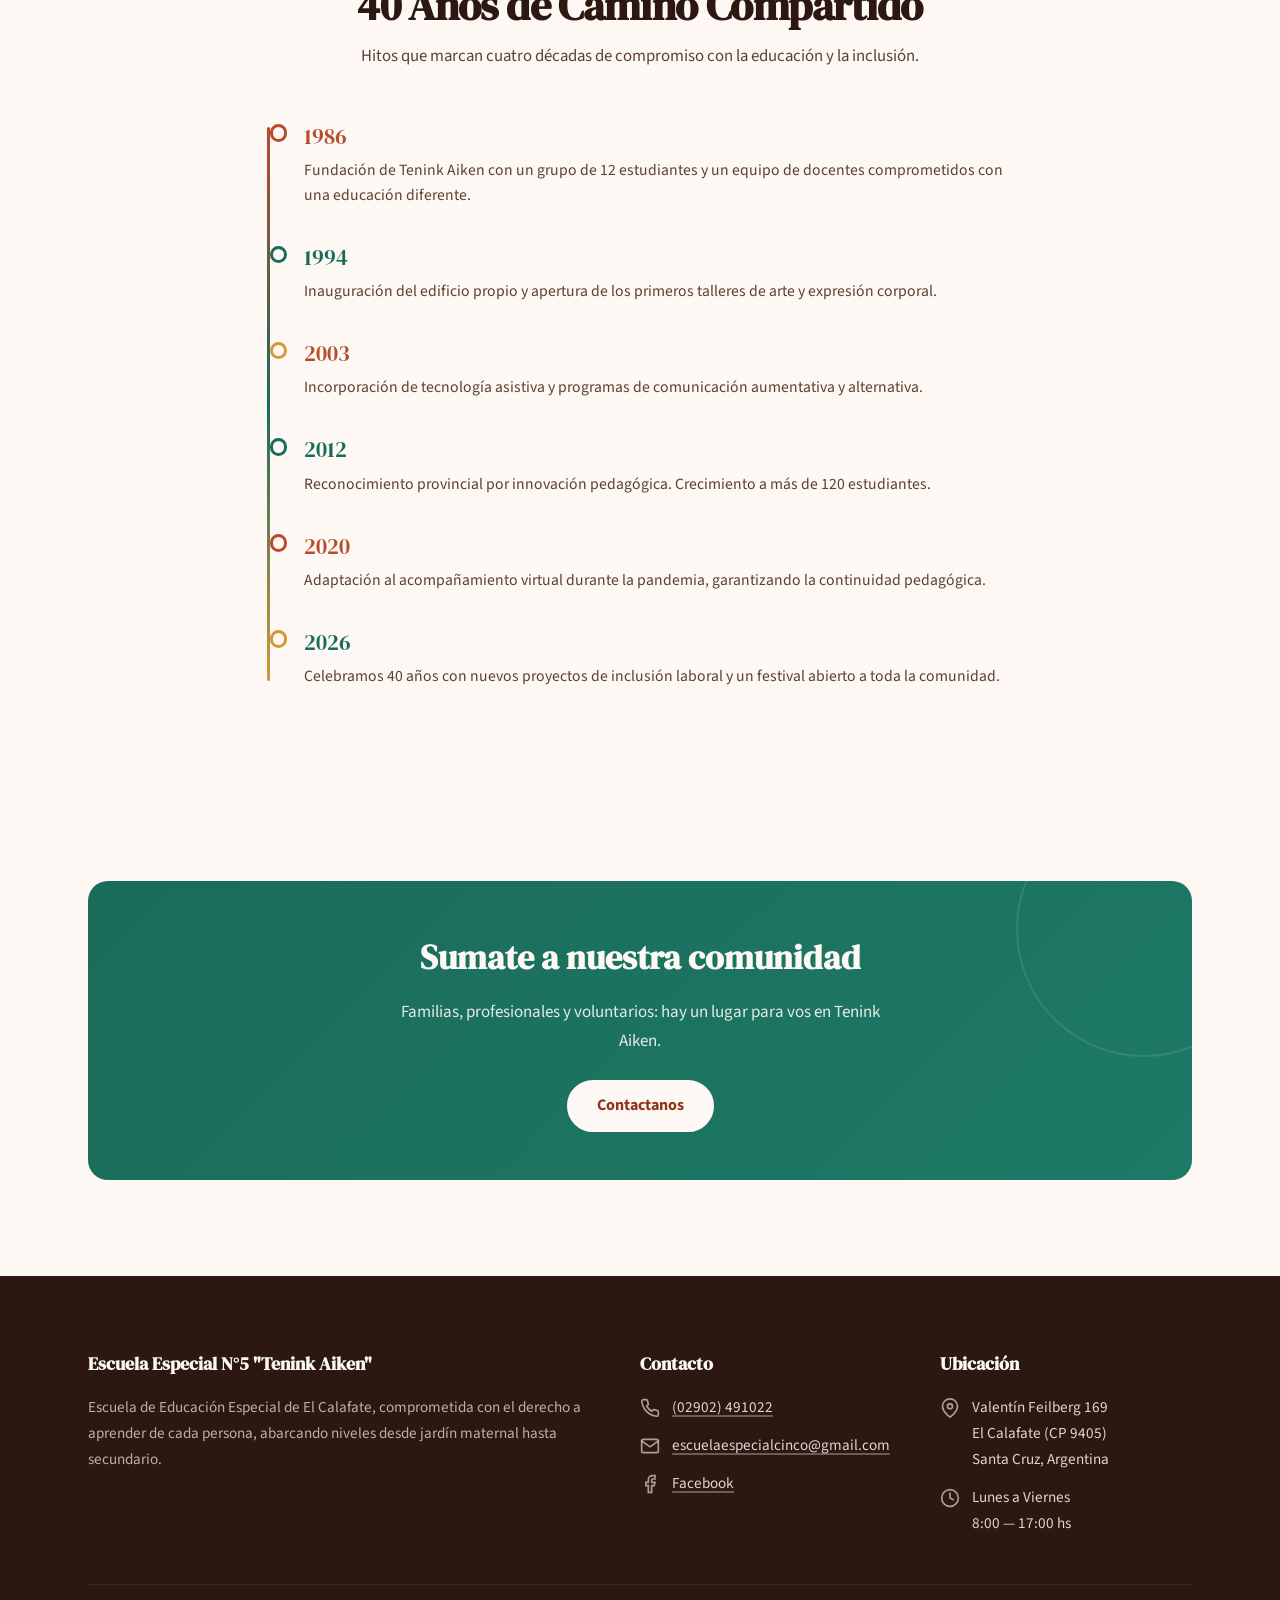
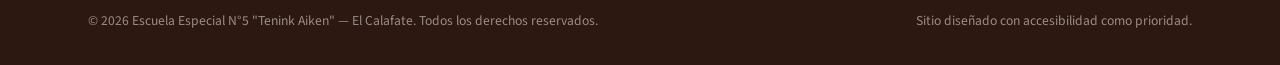
==== commit 90e97514: "Fix ancho novedad aniversario" ====
--- a/index.html
+++ b/index.html
@@ -3,41 +3,32 @@
 <head>
 <meta charset="UTF-8" />
 <meta name="viewport" content="width=device-width, initial-scale=1.0" />
-<meta name="description" content="Tenink Aiken — Escuela Especial. 40 años sembrando inclusión. Conocé nuestra historia, talleres y propuesta pedagógica." />
+<meta name="description" content="Tenink Aiken — Escuela Especial N°5 de El Calafate. 40 años sembrando inclusión. Conocé nuestra historia, talleres y propuesta pedagógica." />
 <title>Tenink Aiken — 40 Años Sembrando Inclusión</title>
 
-<!-- Fonts -->
 <link rel="preconnect" href="https://fonts.googleapis.com" />
 <link rel="preconnect" href="https://fonts.gstatic.com" crossorigin />
 <link href="https://fonts.googleapis.com/css2?family=DM+Serif+Display:ital@0;1&family=Source+Sans+3:ital,wght@0,300;0,400;0,600;0,700;1,400&display=swap" rel="stylesheet" />
 
 <style>
-/* ========================================
-   CSS CUSTOM PROPERTIES (Design Tokens)
-   ======================================== */
 :root {
-  /* Warm Institutional Palette — high contrast ratios */
-  --color-primary: #B84C2A;       /* Terracotta */
+  --color-primary: #B84C2A;
   --color-primary-dark: #8C3518;
   --color-primary-light: #E8A690;
-  --color-accent: #D4973B;        /* Gold */
+  --color-accent: #D4973B;
   --color-accent-light: #F5E6C8;
-  --color-teal: #1A6B5A;          /* Deep Teal */
+  --color-teal: #1A6B5A;
   --color-teal-light: #E6F2EF;
-  --color-bg: #FDF8F4;            /* Warm cream */
+  --color-bg: #FDF8F4;
   --color-bg-alt: #F5EDE6;
   --color-surface: #FFFFFF;
-  --color-text: #2C1810;          /* Very dark brown — 13.8:1 on cream */
-  --color-text-secondary: #5C4033; /* Medium brown — 7.1:1 on cream */
+  --color-text: #2C1810;
+  --color-text-secondary: #5C4033;
   --color-text-on-dark: #FDF8F4;
   --color-border: #D4C4B8;
   --color-focus: #1A6B5A;
-
-  /* Typography */
   --font-display: 'DM Serif Display', Georgia, 'Times New Roman', serif;
   --font-body: 'Source Sans 3', 'Segoe UI', Tahoma, sans-serif;
-
-  /* Spacing scale */
   --space-xs: 0.5rem;
   --space-sm: 0.75rem;
   --space-md: 1rem;
@@ -46,882 +37,207 @@
   --space-2xl: 3rem;
   --space-3xl: 4.5rem;
   --space-4xl: 6rem;
-
-  /* Sizing */
   --max-width: 72rem;
   --radius: 0.75rem;
   --radius-lg: 1.25rem;
-
-  /* Transitions */
   --ease: cubic-bezier(0.25, 0.46, 0.45, 0.94);
 }
 
-/* ========================================
-   RESET & BASE
-   ======================================== */
-*, *::before, *::after {
-  box-sizing: border-box;
-  margin: 0;
-  padding: 0;
-}
-
-html {
-  scroll-behavior: smooth;
-  -webkit-text-size-adjust: 100%;
-}
-
+*, *::before, *::after { box-sizing: border-box; margin: 0; padding: 0; }
+html { scroll-behavior: smooth; -webkit-text-size-adjust: 100%; }
 body {
-  font-family: var(--font-body);
-  font-size: 1.0625rem;
-  line-height: 1.7;
-  color: var(--color-text);
-  background-color: var(--color-bg);
-  -webkit-font-smoothing: antialiased;
-  overflow-x: hidden;
-}
-
-img, svg {
-  display: block;
-  max-width: 100%;
-  height: auto;
-}
-
-a {
-  color: var(--color-teal);
-  text-decoration-thickness: 2px;
-  text-underline-offset: 3px;
-  transition: color 0.2s var(--ease);
-}
+  font-family: var(--font-body); font-size: 1.0625rem; line-height: 1.7;
+  color: var(--color-text); background-color: var(--color-bg);
+  -webkit-font-smoothing: antialiased; overflow-x: hidden;
+}
+img, svg { display: block; max-width: 100%; height: auto; }
+a { color: var(--color-teal); text-decoration-thickness: 2px; text-underline-offset: 3px; transition: color 0.2s var(--ease); }
 a:hover { color: var(--color-primary); }
-
-/* Focus styles — WCAG compliant visible focus */
-:focus-visible {
-  outline: 3px solid var(--color-focus);
-  outline-offset: 3px;
-  border-radius: 3px;
-}
-
-/* Skip link */
+:focus-visible { outline: 3px solid var(--color-focus); outline-offset: 3px; border-radius: 3px; }
+
 .skip-link {
-  position: absolute;
-  top: -100%;
-  left: var(--space-md);
-  background: var(--color-teal);
+  position: absolute; top: -100%; left: var(--space-md);
+  background: var(--color-teal); color: var(--color-text-on-dark);
+  padding: var(--space-xs) var(--space-md); border-radius: var(--radius);
+  font-weight: 600; z-index: 1000; text-decoration: none; transition: top 0.2s;
+}
+.skip-link:focus { top: var(--space-md); }
+
+.container { width: 100%; max-width: var(--max-width); margin-inline: auto; padding-inline: var(--space-lg); }
+.sr-only { position: absolute; width: 1px; height: 1px; padding: 0; margin: -1px; overflow: hidden; clip: rect(0,0,0,0); white-space: nowrap; border: 0; }
+
+/* HEADER */
+.site-header {
+  position: sticky; top: 0; z-index: 100;
+  background: rgba(253,248,244,0.92); backdrop-filter: blur(12px); -webkit-backdrop-filter: blur(12px);
+  border-bottom: 1px solid var(--color-border); transition: box-shadow 0.3s var(--ease);
+}
+.site-header.scrolled { box-shadow: 0 2px 20px rgba(44,24,16,0.08); }
+.header-inner { display: flex; align-items: center; justify-content: space-between; padding-block: var(--space-sm); gap: var(--space-md); }
+.logo { display: flex; align-items: center; gap: var(--space-sm); text-decoration: none; color: var(--color-text); flex-shrink: 0; }
+.logo-icon { width: 2.5rem; height: 2.5rem; border-radius: 50%; flex-shrink: 0; }
+.logo-text { font-family: var(--font-display); font-size: 1.15rem; letter-spacing: -0.01em; line-height: 1.2; }
+.logo-tagline { font-family: var(--font-body); font-size: 0.72rem; color: var(--color-text-secondary); font-weight: 400; letter-spacing: 0.06em; text-transform: uppercase; }
+
+.nav-toggle {
+  display: flex; align-items: center; justify-content: center;
+  width: 2.75rem; height: 2.75rem; background: transparent;
+  border: 2px solid var(--color-border); border-radius: var(--radius);
+  cursor: pointer; color: var(--color-text); transition: all 0.2s var(--ease);
+}
+.nav-toggle:hover { border-color: var(--color-primary); color: var(--color-primary); }
+.nav-toggle svg { pointer-events: none; }
+.nav-toggle[aria-expanded="true"] .icon-menu { display: none; }
+.nav-toggle[aria-expanded="false"] .icon-close, .nav-toggle:not([aria-expanded]) .icon-close { display: none; }
+
+.main-nav {
+  display: none; position: absolute; top: 100%; left: 0; right: 0;
+  background: var(--color-surface); border-bottom: 2px solid var(--color-border);
+  padding: var(--space-lg); box-shadow: 0 12px 30px rgba(44,24,16,0.1);
+}
+.main-nav.is-open { display: block; }
+.nav-list { list-style: none; display: flex; flex-direction: column; gap: var(--space-xs); }
+.nav-link { display: block; padding: var(--space-sm) var(--space-md); text-decoration: none; color: var(--color-text); font-weight: 600; font-size: 1.05rem; border-radius: var(--radius); transition: all 0.2s var(--ease); }
+.nav-link:hover, .nav-link:focus-visible { background: var(--color-teal-light); color: var(--color-teal); }
+
+/* HERO */
+.hero {
+  position: relative; min-height: 85vh; display: flex; align-items: center;
+  justify-content: center; text-align: center; overflow: hidden;
+  background: linear-gradient(160deg, rgba(26,107,90,0.85) 0%, rgba(184,76,42,0.75) 70%, rgba(212,151,59,0.7) 100%), url('images/escuela-edificio.jpg') center/cover no-repeat;
   color: var(--color-text-on-dark);
-  padding: var(--space-xs) var(--space-md);
-  border-radius: var(--radius);
-  font-weight: 600;
-  z-index: 1000;
-  text-decoration: none;
-  transition: top 0.2s;
-}
-.skip-link:focus {
-  top: var(--space-md);
-}
-
-/* ========================================
-   UTILITY CLASSES
-   ======================================== */
-.container {
-  width: 100%;
-  max-width: var(--max-width);
-  margin-inline: auto;
-  padding-inline: var(--space-lg);
-}
-
-.sr-only {
-  position: absolute;
-  width: 1px;
-  height: 1px;
-  padding: 0;
-  margin: -1px;
-  overflow: hidden;
-  clip: rect(0,0,0,0);
-  white-space: nowrap;
-  border: 0;
-}
-
-/* ========================================
-   HEADER / NAV
-   ======================================== */
-.site-header {
-  position: sticky;
-  top: 0;
-  z-index: 100;
-  background: rgba(253, 248, 244, 0.92);
-  backdrop-filter: blur(12px);
-  -webkit-backdrop-filter: blur(12px);
-  border-bottom: 1px solid var(--color-border);
-  transition: box-shadow 0.3s var(--ease);
-}
-.site-header.scrolled {
-  box-shadow: 0 2px 20px rgba(44,24,16,0.08);
-}
-
-.header-inner {
-  display: flex;
-  align-items: center;
-  justify-content: space-between;
-  padding-block: var(--space-sm);
-  gap: var(--space-md);
-}
-
-.logo {
-  display: flex;
-  align-items: center;
-  gap: var(--space-sm);
-  text-decoration: none;
-  color: var(--color-text);
-  flex-shrink: 0;
-}
-.logo-icon {
-  width: 2.5rem;
-  height: 2.5rem;
-  background: var(--color-primary);
-  border-radius: 50%;
-  display: flex;
-  align-items: center;
-  justify-content: center;
-  color: var(--color-text-on-dark);
-  font-family: var(--font-display);
-  font-size: 1.1rem;
-  font-weight: 700;
-  flex-shrink: 0;
-}
-.logo-text {
-  font-family: var(--font-display);
-  font-size: 1.15rem;
-  letter-spacing: -0.01em;
-  line-height: 1.2;
-}
-.logo-tagline {
-  font-family: var(--font-body);
-  font-size: 0.72rem;
-  color: var(--color-text-secondary);
-  font-weight: 400;
-  letter-spacing: 0.06em;
-  text-transform: uppercase;
-}
-
-/* Mobile nav toggle */
-.nav-toggle {
-  display: flex;
-  align-items: center;
-  justify-content: center;
-  width: 2.75rem;
-  height: 2.75rem;
-  background: transparent;
-  border: 2px solid var(--color-border);
-  border-radius: var(--radius);
-  cursor: pointer;
-  color: var(--color-text);
-  transition: all 0.2s var(--ease);
-}
-.nav-toggle:hover {
-  border-color: var(--color-primary);
-  color: var(--color-primary);
-}
-.nav-toggle svg { pointer-events: none; }
-
-.nav-toggle[aria-expanded="true"] .icon-menu { display: none; }
-.nav-toggle[aria-expanded="false"] .icon-close,
-.nav-toggle:not([aria-expanded]) .icon-close { display: none; }
-
-/* Navigation */
-.main-nav {
-  display: none;
-  position: absolute;
-  top: 100%;
-  left: 0;
-  right: 0;
-  background: var(--color-surface);
-  border-bottom: 2px solid var(--color-border);
-  padding: var(--space-lg);
-  box-shadow: 0 12px 30px rgba(44,24,16,0.1);
-}
-.main-nav.is-open { display: block; }
-
-.nav-list {
-  list-style: none;
-  display: flex;
-  flex-direction: column;
-  gap: var(--space-xs);
-}
-.nav-link {
-  display: block;
-  padding: var(--space-sm) var(--space-md);
-  text-decoration: none;
-  color: var(--color-text);
-  font-weight: 600;
-  font-size: 1.05rem;
-  border-radius: var(--radius);
-  transition: all 0.2s var(--ease);
-}
-.nav-link:hover,
-.nav-link:focus-visible {
-  background: var(--color-teal-light);
-  color: var(--color-teal);
-}
-
-/* ========================================
-   HERO SECTION
-   ======================================== */
-.hero {
-  position: relative;
-  min-height: 85vh;
-  display: flex;
-  align-items: center;
-  justify-content: center;
-  text-align: center;
-  overflow: hidden;
-  background:
-    linear-gradient(
-      160deg,
-      rgba(26,107,90,0.85) 0%,
-      rgba(184,76,42,0.75) 70%,
-      rgba(212,151,59,0.7) 100%
-    ),
-    url('images/escuela-edificio.jpg') center/cover no-repeat;
-  color: var(--color-text-on-dark);
-}
-
-/* Texture overlay */
-.hero::before {
-  content: '';
-  position: absolute;
-  inset: 0;
-  background:
-    radial-gradient(circle at 20% 80%, rgba(212,151,59,0.25) 0%, transparent 50%),
-    radial-gradient(circle at 80% 20%, rgba(26,107,90,0.3) 0%, transparent 50%);
-  pointer-events: none;
-}
-.hero::after {
-  content: '';
-  position: absolute;
-  inset: 0;
-  background: url("data:image/svg+xml,%3Csvg viewBox='0 0 256 256' xmlns='http://www.w3.org/2000/svg'%3E%3Cfilter id='noise'%3E%3CfeTurbulence type='fractalNoise' baseFrequency='0.85' numOctaves='4' stitchTiles='stitch'/%3E%3C/filter%3E%3Crect width='100%25' height='100%25' filter='url(%23noise)' opacity='0.04'/%3E%3C/svg%3E");
-  pointer-events: none;
-}
-
-.hero-content {
-  position: relative;
-  z-index: 2;
-  padding: var(--space-3xl) var(--space-lg);
-  max-width: 52rem;
-}
-
-.hero-badge {
-  display: inline-flex;
-  align-items: center;
-  gap: var(--space-xs);
-  background: rgba(255,255,255,0.15);
-  backdrop-filter: blur(8px);
-  border: 1px solid rgba(255,255,255,0.25);
-  padding: var(--space-xs) var(--space-md);
-  border-radius: 100px;
-  font-size: 0.85rem;
-  font-weight: 600;
-  letter-spacing: 0.05em;
-  text-transform: uppercase;
-  margin-bottom: var(--space-lg);
-  animation: fadeInDown 0.8s var(--ease) both;
-}
-.hero-badge svg {
-  display: inline;
-  width: 1em;
-  height: 1em;
-  vertical-align: -0.1em;
-}
-
-.hero h1 {
-  font-family: var(--font-display);
-  font-size: clamp(2.2rem, 6vw, 4.2rem);
-  line-height: 1.12;
-  letter-spacing: -0.02em;
-  margin-bottom: var(--space-lg);
-  animation: fadeInUp 0.8s 0.15s var(--ease) both;
-}
-.hero h1 em {
-  font-style: italic;
-  color: var(--color-accent-light);
-}
-
-.hero-subtitle {
-  font-size: clamp(1.05rem, 2.2vw, 1.3rem);
-  line-height: 1.6;
-  opacity: 0.92;
-  max-width: 38rem;
-  margin-inline: auto;
-  margin-bottom: var(--space-xl);
-  animation: fadeInUp 0.8s 0.3s var(--ease) both;
-}
-
-.hero-actions {
-  display: flex;
-  flex-wrap: wrap;
-  gap: var(--space-md);
-  justify-content: center;
-  animation: fadeInUp 0.8s 0.45s var(--ease) both;
-}
-
-/* Buttons */
-.btn {
-  display: inline-flex;
-  align-items: center;
-  gap: var(--space-xs);
-  padding: 0.9rem 1.75rem;
-  font-family: var(--font-body);
-  font-size: 1rem;
-  font-weight: 700;
-  text-decoration: none;
-  border-radius: 100px;
-  border: 2px solid transparent;
-  cursor: pointer;
-  transition: all 0.25s var(--ease);
-  line-height: 1.2;
-}
-.btn svg {
-  width: 1.1em;
-  height: 1.1em;
-  flex-shrink: 0;
-}
-
-.btn-primary {
-  background: var(--color-text-on-dark);
-  color: var(--color-primary-dark);
-  border-color: var(--color-text-on-dark);
-}
-.btn-primary:hover {
-  background: var(--color-accent-light);
-  border-color: var(--color-accent-light);
-  color: var(--color-primary-dark);
-  transform: translateY(-2px);
-  box-shadow: 0 6px 20px rgba(0,0,0,0.2);
-}
-
-.btn-outline {
-  background: transparent;
-  color: var(--color-text-on-dark);
-  border-color: rgba(255,255,255,0.45);
-}
-.btn-outline:hover {
-  background: rgba(255,255,255,0.12);
-  border-color: rgba(255,255,255,0.7);
-  transform: translateY(-2px);
-}
-
-.btn-teal {
-  background: var(--color-teal);
-  color: var(--color-text-on-dark);
-  border-color: var(--color-teal);
-}
-.btn-teal:hover {
-  background: #14544A;
-  border-color: #14544A;
-  transform: translateY(-2px);
-  box-shadow: 0 6px 20px rgba(26,107,90,0.3);
-}
-
-/* Decorative floating shapes */
-.hero-decor {
-  position: absolute;
-  border-radius: 50%;
-  opacity: 0.1;
-  pointer-events: none;
-}
-.hero-decor-1 {
-  width: 22rem;
-  height: 22rem;
-  border: 3px solid #fff;
-  top: -6rem;
-  right: -8rem;
-  animation: float 12s ease-in-out infinite;
-}
-.hero-decor-2 {
-  width: 14rem;
-  height: 14rem;
-  background: #fff;
-  bottom: -4rem;
-  left: -4rem;
-  animation: float 16s ease-in-out infinite reverse;
-}
-
-/* ========================================
-   SECTION COMMON STYLES
-   ======================================== */
-.section {
-  padding-block: var(--space-3xl);
-}
-.section-alt {
-  background: var(--color-bg-alt);
-}
-
-.section-header {
-  text-align: center;
-  margin-bottom: var(--space-2xl);
-}
-.section-label {
-  display: inline-block;
-  font-size: 0.78rem;
-  font-weight: 700;
-  letter-spacing: 0.12em;
-  text-transform: uppercase;
-  color: var(--color-primary);
-  margin-bottom: var(--space-xs);
-}
-.section-title {
-  font-family: var(--font-display);
-  font-size: clamp(1.75rem, 4vw, 2.6rem);
-  line-height: 1.18;
-  letter-spacing: -0.015em;
-  color: var(--color-text);
-}
-.section-subtitle {
-  margin-top: var(--space-sm);
-  font-size: 1.05rem;
-  color: var(--color-text-secondary);
-  max-width: 36rem;
-  margin-inline: auto;
-}
-
-/* ========================================
-   TALLERES — CARDS
-   ======================================== */
-.cards-grid {
-  display: grid;
-  grid-template-columns: 1fr;
-  gap: var(--space-lg);
-}
-
-.card {
-  background: var(--color-surface);
-  border-radius: var(--radius-lg);
-  padding: var(--space-xl);
-  border: 1px solid var(--color-border);
-  transition: all 0.3s var(--ease);
-  position: relative;
-  overflow: hidden;
-}
-.card::before {
-  content: '';
-  position: absolute;
-  top: 0;
-  left: 0;
-  right: 0;
-  height: 4px;
-  border-radius: var(--radius-lg) var(--radius-lg) 0 0;
-  transition: height 0.3s var(--ease);
-}
-.card:hover {
-  transform: translateY(-4px);
-  box-shadow: 0 12px 32px rgba(44,24,16,0.08);
-}
+}
+.hero::before { content: ''; position: absolute; inset: 0; background: radial-gradient(circle at 20% 80%, rgba(212,151,59,0.25) 0%, transparent 50%), radial-gradient(circle at 80% 20%, rgba(26,107,90,0.3) 0%, transparent 50%); pointer-events: none; }
+.hero::after { content: ''; position: absolute; inset: 0; background: url("data:image/svg+xml,%3Csvg viewBox='0 0 256 256' xmlns='http://www.w3.org/2000/svg'%3E%3Cfilter id='noise'%3E%3CfeTurbulence type='fractalNoise' baseFrequency='0.85' numOctaves='4' stitchTiles='stitch'/%3E%3C/filter%3E%3Crect width='100%25' height='100%25' filter='url(%23noise)' opacity='0.04'/%3E%3C/svg%3E"); pointer-events: none; }
+.hero-content { position: relative; z-index: 2; padding: var(--space-3xl) var(--space-lg); max-width: 52rem; }
+.hero-badge { display: inline-flex; align-items: center; gap: var(--space-xs); background: rgba(255,255,255,0.15); backdrop-filter: blur(8px); border: 1px solid rgba(255,255,255,0.25); padding: var(--space-xs) var(--space-md); border-radius: 100px; font-size: 0.85rem; font-weight: 600; letter-spacing: 0.05em; text-transform: uppercase; margin-bottom: var(--space-lg); animation: fadeInDown 0.8s var(--ease) both; }
+.hero-badge svg { display: inline; width: 1em; height: 1em; vertical-align: -0.1em; }
+.hero h1 { font-family: var(--font-display); font-size: clamp(2.2rem, 6vw, 4.2rem); line-height: 1.12; letter-spacing: -0.02em; margin-bottom: var(--space-lg); animation: fadeInUp 0.8s 0.15s var(--ease) both; }
+.hero h1 em { font-style: italic; color: var(--color-accent-light); }
+.hero-subtitle { font-size: clamp(1.05rem, 2.2vw, 1.3rem); line-height: 1.6; opacity: 0.92; max-width: 38rem; margin-inline: auto; margin-bottom: var(--space-xl); animation: fadeInUp 0.8s 0.3s var(--ease) both; }
+.hero-actions { display: flex; flex-wrap: wrap; gap: var(--space-md); justify-content: center; animation: fadeInUp 0.8s 0.45s var(--ease) both; }
+
+.btn { display: inline-flex; align-items: center; gap: var(--space-xs); padding: 0.9rem 1.75rem; font-family: var(--font-body); font-size: 1rem; font-weight: 700; text-decoration: none; border-radius: 100px; border: 2px solid transparent; cursor: pointer; transition: all 0.25s var(--ease); line-height: 1.2; }
+.btn svg { width: 1.1em; height: 1.1em; flex-shrink: 0; }
+.btn-primary { background: var(--color-text-on-dark); color: var(--color-primary-dark); border-color: var(--color-text-on-dark); }
+.btn-primary:hover { background: var(--color-accent-light); border-color: var(--color-accent-light); color: var(--color-primary-dark); transform: translateY(-2px); box-shadow: 0 6px 20px rgba(0,0,0,0.2); }
+.btn-outline { background: transparent; color: var(--color-text-on-dark); border-color: rgba(255,255,255,0.45); }
+.btn-outline:hover { background: rgba(255,255,255,0.12); border-color: rgba(255,255,255,0.7); transform: translateY(-2px); }
+
+.hero-decor { position: absolute; border-radius: 50%; opacity: 0.1; pointer-events: none; }
+.hero-decor-1 { width: 22rem; height: 22rem; border: 3px solid #fff; top: -6rem; right: -8rem; animation: float 12s ease-in-out infinite; }
+.hero-decor-2 { width: 14rem; height: 14rem; background: #fff; bottom: -4rem; left: -4rem; animation: float 16s ease-in-out infinite reverse; }
+
+/* SECTIONS */
+.section { padding-block: var(--space-3xl); }
+.section-alt { background: var(--color-bg-alt); }
+.section-header { text-align: center; margin-bottom: var(--space-2xl); }
+.section-label { display: inline-block; font-size: 0.78rem; font-weight: 700; letter-spacing: 0.12em; text-transform: uppercase; color: var(--color-primary); margin-bottom: var(--space-xs); }
+.section-title { font-family: var(--font-display); font-size: clamp(1.75rem, 4vw, 2.6rem); line-height: 1.18; letter-spacing: -0.015em; color: var(--color-text); }
+.section-subtitle { margin-top: var(--space-sm); font-size: 1.05rem; color: var(--color-text-secondary); max-width: 36rem; margin-inline: auto; }
+
+/* CARDS */
+.cards-grid { display: grid; grid-template-columns: 1fr; gap: var(--space-lg); }
+.card { background: var(--color-surface); border-radius: var(--radius-lg); padding: var(--space-xl); border: 1px solid var(--color-border); transition: all 0.3s var(--ease); position: relative; overflow: hidden; }
+.card::before { content: ''; position: absolute; top: 0; left: 0; right: 0; height: 4px; border-radius: var(--radius-lg) var(--radius-lg) 0 0; transition: height 0.3s var(--ease); }
+.card:hover { transform: translateY(-4px); box-shadow: 0 12px 32px rgba(44,24,16,0.08); }
 .card:hover::before { height: 6px; }
-
 .card:nth-child(1)::before { background: var(--color-primary); }
 .card:nth-child(2)::before { background: var(--color-teal); }
 .card:nth-child(3)::before { background: var(--color-accent); }
 .card:nth-child(4)::before { background: #7B5EA7; }
 .card:nth-child(5)::before { background: #3A7CA5; }
 .card:nth-child(6)::before { background: var(--color-primary-light); }
-
-.card-icon {
-  width: 3.25rem;
-  height: 3.25rem;
-  border-radius: var(--radius);
-  display: flex;
-  align-items: center;
-  justify-content: center;
-  margin-bottom: var(--space-md);
-  font-size: 1.5rem;
-}
+.card-icon { width: 3.25rem; height: 3.25rem; border-radius: var(--radius); display: flex; align-items: center; justify-content: center; margin-bottom: var(--space-md); font-size: 1.5rem; }
 .card:nth-child(1) .card-icon { background: rgba(184,76,42,0.1); color: var(--color-primary); }
 .card:nth-child(2) .card-icon { background: rgba(26,107,90,0.1); color: var(--color-teal); }
 .card:nth-child(3) .card-icon { background: rgba(212,151,59,0.1); color: var(--color-accent); }
 .card:nth-child(4) .card-icon { background: rgba(123,94,167,0.1); color: #7B5EA7; }
 .card:nth-child(5) .card-icon { background: rgba(58,124,165,0.1); color: #3A7CA5; }
 .card:nth-child(6) .card-icon { background: rgba(232,166,144,0.15); color: var(--color-primary); }
-
-.card-title {
-  font-family: var(--font-display);
-  font-size: 1.25rem;
-  margin-bottom: var(--space-xs);
-  color: var(--color-text);
-}
-.card-text {
-  color: var(--color-text-secondary);
-  font-size: 0.98rem;
-  line-height: 1.65;
-}
-
-/* ========================================
-   TIMELINE
-   ======================================== */
-.timeline {
-  position: relative;
-  padding-left: 2.5rem;
-  max-width: 48rem;
-  margin-inline: auto;
-}
-.timeline::before {
-  content: '';
-  position: absolute;
-  left: 0.7rem;
-  top: 0.5rem;
-  bottom: 0.5rem;
-  width: 3px;
-  background: linear-gradient(to bottom, var(--color-primary), var(--color-teal), var(--color-accent));
-  border-radius: 3px;
-}
-
-.timeline-item {
-  position: relative;
-  padding-bottom: var(--space-xl);
-}
+.card-title { font-family: var(--font-display); font-size: 1.25rem; margin-bottom: var(--space-xs); color: var(--color-text); }
+.card-text { color: var(--color-text-secondary); font-size: 0.98rem; line-height: 1.65; }
+
+/* TIMELINE */
+.timeline { position: relative; padding-left: 2.5rem; max-width: 48rem; margin-inline: auto; }
+.timeline::before { content: ''; position: absolute; left: 0.7rem; top: 0.5rem; bottom: 0.5rem; width: 3px; background: linear-gradient(to bottom, var(--color-primary), var(--color-teal), var(--color-accent)); border-radius: 3px; }
+.timeline-item { position: relative; padding-bottom: var(--space-xl); }
 .timeline-item:last-child { padding-bottom: 0; }
-
-.timeline-dot {
-  position: absolute;
-  left: -2.15rem;
-  top: 0.35rem;
-  width: 1.1rem;
-  height: 1.1rem;
-  border-radius: 50%;
-  border: 3px solid var(--color-primary);
-  background: var(--color-bg);
-  z-index: 1;
-}
+.timeline-dot { position: absolute; left: -2.15rem; top: 0.35rem; width: 1.1rem; height: 1.1rem; border-radius: 50%; border: 3px solid var(--color-primary); background: var(--color-bg); z-index: 1; }
 .timeline-item:nth-child(even) .timeline-dot { border-color: var(--color-teal); }
 .timeline-item:nth-child(3n) .timeline-dot { border-color: var(--color-accent); }
-
-.timeline-year {
-  display: inline-block;
-  font-family: var(--font-display);
-  font-size: 1.35rem;
-  color: var(--color-primary);
-  margin-bottom: 0.15rem;
-}
+.timeline-year { display: inline-block; font-family: var(--font-display); font-size: 1.35rem; color: var(--color-primary); margin-bottom: 0.15rem; }
 .timeline-item:nth-child(even) .timeline-year { color: var(--color-teal); }
-
-.timeline-desc {
-  color: var(--color-text-secondary);
-  font-size: 0.98rem;
-  line-height: 1.6;
-}
-
-/* ========================================
-   NOVEDADES
-   ======================================== */
-.novedad-card {
-  display: grid;
-  grid-template-columns: 1fr;
-  gap: var(--space-lg);
-  background: var(--color-surface);
-  border-radius: var(--radius-lg);
-  overflow: hidden;
-  border: 1px solid var(--color-border);
-  transition: all 0.3s var(--ease);
-}
-.novedad-card:hover {
-  box-shadow: 0 12px 32px rgba(44,24,16,0.08);
-}
-.novedad-img {
-  width: 100%;
-  height: 220px;
-  object-fit: cover;
-  background: var(--color-bg-alt);
-}
-.novedad-body {
-  padding: var(--space-lg) var(--space-xl) var(--space-xl);
-}
-.novedad-date {
-  display: inline-flex;
-  align-items: center;
-  gap: var(--space-xs);
-  font-size: 0.82rem;
-  font-weight: 600;
-  color: var(--color-primary);
-  text-transform: uppercase;
-  letter-spacing: 0.06em;
-  margin-bottom: var(--space-sm);
-}
-.novedad-date svg {
-  width: 1em;
-  height: 1em;
-}
-.novedad-title {
-  font-family: var(--font-display);
-  font-size: 1.35rem;
-  line-height: 1.25;
-  color: var(--color-text);
-  margin-bottom: var(--space-sm);
-}
-.novedad-text {
-  color: var(--color-text-secondary);
-  font-size: 0.98rem;
-  line-height: 1.65;
-  margin-bottom: var(--space-lg);
-}
-.novedad-link {
-  display: inline-flex;
-  align-items: center;
-  gap: var(--space-xs);
-  font-weight: 700;
-  font-size: 0.95rem;
-  color: var(--color-teal);
-  text-decoration: none;
-  transition: all 0.2s var(--ease);
-}
-.novedad-link:hover {
-  color: var(--color-primary);
-  gap: var(--space-sm);
-}
-.novedad-link svg {
-  width: 1.1em;
-  height: 1.1em;
-  transition: transform 0.2s var(--ease);
-}
-.novedad-link:hover svg {
-  transform: translateX(3px);
-}
+.timeline-desc { color: var(--color-text-secondary); font-size: 0.98rem; line-height: 1.6; }
+
+/* NOVEDADES */
+.novedad-card { display: grid; grid-template-columns: 1fr; gap: 0; background: var(--color-surface); border-radius: var(--radius-lg); overflow: hidden; border: 1px solid var(--color-border); transition: all 0.3s var(--ease); }
+.novedad-card:hover { box-shadow: 0 12px 32px rgba(44,24,16,0.08); }
+.novedad-img { width: 100%; height: 220px; object-fit: cover; background: var(--color-bg-alt); }
+.novedad-body { padding: var(--space-lg) var(--space-xl) var(--space-xl); }
+.novedad-date { display: inline-flex; align-items: center; gap: var(--space-xs); font-size: 0.82rem; font-weight: 600; color: var(--color-primary); text-transform: uppercase; letter-spacing: 0.06em; margin-bottom: var(--space-sm); }
+.novedad-date svg { width: 1em; height: 1em; }
+.novedad-title { font-family: var(--font-display); font-size: 1.35rem; line-height: 1.25; color: var(--color-text); margin-bottom: var(--space-sm); }
+.novedad-text { color: var(--color-text-secondary); font-size: 0.98rem; line-height: 1.65; margin-bottom: var(--space-lg); }
+.novedad-link { display: inline-flex; align-items: center; gap: var(--space-xs); font-weight: 700; font-size: 0.95rem; color: var(--color-teal); text-decoration: none; transition: all 0.2s var(--ease); }
+.novedad-link:hover { color: var(--color-primary); gap: var(--space-sm); }
+.novedad-link svg { width: 1.1em; height: 1.1em; transition: transform 0.2s var(--ease); }
+.novedad-link:hover svg { transform: translateX(3px); }
 
 @media (min-width: 640px) {
-  .novedad-card {
-    grid-template-columns: 280px 1fr;
-  }
-  .novedad-img {
-    height: 100%;
-    min-height: 240px;
-  }
+  .novedad-card { grid-template-columns: 280px 1fr; }
+  .novedad-img { height: 100%; min-height: 240px; }
 }
 @media (min-width: 1024px) {
-  .novedad-card {
-    grid-template-columns: 340px 1fr;
-  }
-}
-
-/* ========================================
-   CTA BANNER
-   ======================================== */
-.cta-banner {
-  background: linear-gradient(135deg, var(--color-teal) 0%, #1D7A66 100%);
-  color: var(--color-text-on-dark);
-  border-radius: var(--radius-lg);
-  padding: var(--space-2xl) var(--space-xl);
-  text-align: center;
-  position: relative;
-  overflow: hidden;
-}
-.cta-banner::after {
-  content: '';
-  position: absolute;
-  width: 16rem;
-  height: 16rem;
-  border-radius: 50%;
-  border: 2px solid rgba(255,255,255,0.1);
-  top: -5rem;
-  right: -5rem;
-  pointer-events: none;
-}
-.cta-banner h2 {
-  font-family: var(--font-display);
-  font-size: clamp(1.5rem, 3.5vw, 2.1rem);
-  margin-bottom: var(--space-sm);
-  position: relative;
-}
-.cta-banner p {
-  opacity: 0.9;
-  margin-bottom: var(--space-lg);
-  max-width: 32rem;
-  margin-inline: auto;
-  position: relative;
-}
-
-/* ========================================
-   FOOTER
-   ======================================== */
-.site-footer {
-  background: var(--color-text);
-  color: rgba(253,248,244,0.85);
-  padding-block: var(--space-3xl) var(--space-xl);
-}
-
-.footer-grid {
-  display: grid;
-  grid-template-columns: 1fr;
-  gap: var(--space-2xl);
-  margin-bottom: var(--space-2xl);
-}
-
-.footer-heading {
-  font-family: var(--font-display);
-  font-size: 1.15rem;
-  color: var(--color-text-on-dark);
-  margin-bottom: var(--space-md);
-}
-
-.footer-text {
-  font-size: 0.95rem;
-  line-height: 1.7;
-  opacity: 0.8;
-}
-
-.footer-contact-list {
-  list-style: none;
-  display: flex;
-  flex-direction: column;
-  gap: var(--space-sm);
-}
-.footer-contact-list li {
-  display: flex;
-  align-items: flex-start;
-  gap: var(--space-sm);
-  font-size: 0.95rem;
-}
-.footer-contact-list svg {
-  width: 1.25rem;
-  height: 1.25rem;
-  flex-shrink: 0;
-  margin-top: 0.2rem;
-  opacity: 0.7;
-}
-.footer-contact-list a {
-  color: rgba(253,248,244,0.85);
-  text-decoration-color: rgba(253,248,244,0.3);
-}
-.footer-contact-list a:hover {
-  color: var(--color-accent-light);
-}
-
-.footer-bottom {
-  border-top: 1px solid rgba(253,248,244,0.12);
-  padding-top: var(--space-lg);
-  display: flex;
-  flex-direction: column;
-  gap: var(--space-sm);
-  align-items: center;
-  text-align: center;
-  font-size: 0.85rem;
-  opacity: 0.6;
-}
-
-/* ========================================
-   ANIMATIONS
-   ======================================== */
-@keyframes fadeInUp {
-  from { opacity: 0; transform: translateY(1.5rem); }
-  to { opacity: 1; transform: translateY(0); }
-}
-@keyframes fadeInDown {
-  from { opacity: 0; transform: translateY(-1rem); }
-  to { opacity: 1; transform: translateY(0); }
-}
-@keyframes float {
-  0%, 100% { transform: translate(0, 0); }
-  50% { transform: translate(-0.8rem, 1.2rem); }
-}
-
-/* Scroll-reveal — visible by default, animated only on desktop */
-.reveal {
-  opacity: 1;
-  transform: none;
-}
-@media (min-width: 768px) {
-  .reveal {
-    opacity: 0;
-    transform: translateY(1.5rem);
-    transition: opacity 0.7s var(--ease), transform 0.7s var(--ease);
-  }
-}
-.reveal.is-visible {
-  opacity: 1;
-  transform: translateY(0);
-}
-
-/* ========================================
-   RESPONSIVE — TABLET & UP
-   ======================================== */
-@media (min-width: 640px) {
-  .cards-grid {
-    grid-template-columns: repeat(2, 1fr);
-  }
-}
-
+  .novedad-card { grid-template-columns: 340px 1fr; }
+}
+
+/* CTA */
+.cta-banner { background: linear-gradient(135deg, var(--color-teal) 0%, #1D7A66 100%); color: var(--color-text-on-dark); border-radius: var(--radius-lg); padding: var(--space-2xl) var(--space-xl); text-align: center; position: relative; overflow: hidden; }
+.cta-banner::after { content: ''; position: absolute; width: 16rem; height: 16rem; border-radius: 50%; border: 2px solid rgba(255,255,255,0.1); top: -5rem; right: -5rem; pointer-events: none; }
+.cta-banner h2 { font-family: var(--font-display); font-size: clamp(1.5rem, 3.5vw, 2.1rem); margin-bottom: var(--space-sm); position: relative; }
+.cta-banner p { opacity: 0.9; margin-bottom: var(--space-lg); max-width: 32rem; margin-inline: auto; position: relative; }
+
+/* FOOTER */
+.site-footer { background: var(--color-text); color: rgba(253,248,244,0.85); padding-block: var(--space-3xl) var(--space-xl); }
+.footer-grid { display: grid; grid-template-columns: 1fr; gap: var(--space-2xl); margin-bottom: var(--space-2xl); }
+.footer-heading { font-family: var(--font-display); font-size: 1.15rem; color: var(--color-text-on-dark); margin-bottom: var(--space-md); }
+.footer-text { font-size: 0.95rem; line-height: 1.7; opacity: 0.8; }
+.footer-contact-list { list-style: none; display: flex; flex-direction: column; gap: var(--space-sm); }
+.footer-contact-list li { display: flex; align-items: flex-start; gap: var(--space-sm); font-size: 0.95rem; }
+.footer-contact-list svg { width: 1.25rem; height: 1.25rem; flex-shrink: 0; margin-top: 0.2rem; opacity: 0.7; }
+.footer-contact-list a { color: rgba(253,248,244,0.85); text-decoration-color: rgba(253,248,244,0.3); }
+.footer-contact-list a:hover { color: var(--color-accent-light); }
+.footer-bottom { border-top: 1px solid rgba(253,248,244,0.12); padding-top: var(--space-lg); display: flex; flex-direction: column; gap: var(--space-sm); align-items: center; text-align: center; font-size: 0.85rem; opacity: 0.6; }
+
+/* ANIMATIONS */
+@keyframes fadeInUp { from { opacity: 0; transform: translateY(1.5rem); } to { opacity: 1; transform: translateY(0); } }
+@keyframes fadeInDown { from { opacity: 0; transform: translateY(-1rem); } to { opacity: 1; transform: translateY(0); } }
+@keyframes float { 0%, 100% { transform: translate(0, 0); } 50% { transform: translate(-0.8rem, 1.2rem); } }
+
+.reveal { opacity: 1; transform: none; }
+@media (min-width: 768px) { .reveal { opacity: 0; transform: translateY(1.5rem); transition: opacity 0.7s var(--ease), transform 0.7s var(--ease); } }
+.reveal.is-visible { opacity: 1; transform: translateY(0); }
+
+@media (min-width: 640px) { .cards-grid { grid-template-columns: repeat(2, 1fr); } }
 @media (min-width: 768px) {
   .nav-toggle { display: none; }
-
-  .main-nav {
-    display: flex !important;
-    position: static;
-    background: none;
-    border: none;
-    padding: 0;
-    box-shadow: none;
-  }
-  .nav-list {
-    flex-direction: row;
-    align-items: center;
-    gap: 0;
-  }
-  .nav-link {
-    font-size: 0.92rem;
-    padding: var(--space-xs) var(--space-sm);
-  }
-
-  .footer-grid {
-    grid-template-columns: 2fr 1fr 1fr;
-  }
-  .footer-bottom {
-    flex-direction: row;
-    justify-content: space-between;
-  }
-}
-
-@media (min-width: 1024px) {
-  .cards-grid {
-    grid-template-columns: repeat(3, 1fr);
-  }
-  .section {
-    padding-block: var(--space-4xl);
-  }
-  .timeline {
-    padding-left: 3rem;
-  }
-}
-
-/* ========================================
-   REDUCED MOTION
-   ======================================== */
-@media (prefers-reduced-motion: reduce) {
-  *, *::before, *::after {
-    animation-duration: 0.01ms !important;
-    animation-iteration-count: 1 !important;
-    transition-duration: 0.01ms !important;
-  }
-  html { scroll-behavior: auto; }
-  .reveal {
-    opacity: 1;
-    transform: none;
-  }
-}
-
-/* ========================================
-   HIGH CONTRAST MODE
-   ======================================== */
-@media (forced-colors: active) {
-  .card { border: 2px solid; }
-  .btn { border: 2px solid; }
-  .timeline::before { background: CanvasText; }
-}
+  .main-nav { display: flex !important; position: static; background: none; border: none; padding: 0; box-shadow: none; }
+  .nav-list { flex-direction: row; align-items: center; gap: 0; }
+  .nav-link { font-size: 0.92rem; padding: var(--space-xs) var(--space-sm); }
+  .footer-grid { grid-template-columns: 2fr 1fr 1fr; }
+  .footer-bottom { flex-direction: row; justify-content: space-between; }
+}
+@media (min-width: 1024px) { .cards-grid { grid-template-columns: repeat(3, 1fr); } .section { padding-block: var(--space-4xl); } .timeline { padding-left: 3rem; } }
+@media (prefers-reduced-motion: reduce) { *, *::before, *::after { animation-duration: 0.01ms !important; animation-iteration-count: 1 !important; transition-duration: 0.01ms !important; } html { scroll-behavior: auto; } .reveal { opacity: 1; transform: none; } }
+@media (forced-colors: active) { .card { border: 2px solid; } .btn { border: 2px solid; } .timeline::before { background: CanvasText; } }
 </style>
 </head>
 
 <body>
-
-<!-- Skip Navigation -->
 <a href="#main-content" class="skip-link">Saltar al contenido principal</a>
 
-<!-- ======== HEADER ======== -->
+<!-- HEADER -->
 <header class="site-header" role="banner">
   <div class="container header-inner">
     <a href="#" class="logo" aria-label="Tenink Aiken — Inicio">
@@ -931,24 +247,10 @@
         <span class="logo-tagline">Escuela Especial N°5</span>
       </span>
     </a>
-
-    <button
-      class="nav-toggle"
-      aria-expanded="false"
-      aria-controls="main-navigation"
-      aria-label="Abrir menú de navegación"
-    >
-      <svg class="icon-menu" width="22" height="22" viewBox="0 0 24 24" fill="none" stroke="currentColor" stroke-width="2.5" stroke-linecap="round" aria-hidden="true">
-        <line x1="3" y1="6" x2="21" y2="6"/>
-        <line x1="3" y1="12" x2="21" y2="12"/>
-        <line x1="3" y1="18" x2="21" y2="18"/>
-      </svg>
-      <svg class="icon-close" width="22" height="22" viewBox="0 0 24 24" fill="none" stroke="currentColor" stroke-width="2.5" stroke-linecap="round" aria-hidden="true">
-        <line x1="18" y1="6" x2="6" y2="18"/>
-        <line x1="6" y1="6" x2="18" y2="18"/>
-      </svg>
+    <button class="nav-toggle" aria-expanded="false" aria-controls="main-navigation" aria-label="Abrir menú de navegación">
+      <svg class="icon-menu" width="22" height="22" viewBox="0 0 24 24" fill="none" stroke="currentColor" stroke-width="2.5" stroke-linecap="round" aria-hidden="true"><line x1="3" y1="6" x2="21" y2="6"/><line x1="3" y1="12" x2="21" y2="12"/><line x1="3" y1="18" x2="21" y2="18"/></svg>
+      <svg class="icon-close" width="22" height="22" viewBox="0 0 24 24" fill="none" stroke="currentColor" stroke-width="2.5" stroke-linecap="round" aria-hidden="true"><line x1="18" y1="6" x2="6" y2="18"/><line x1="6" y1="6" x2="18" y2="18"/></svg>
     </button>
-
     <nav id="main-navigation" class="main-nav" aria-label="Navegación principal">
       <ul class="nav-list" role="list">
         <li><a href="#novedades" class="nav-link">Novedades</a></li>
@@ -960,14 +262,13 @@
   </div>
 </header>
 
-<!-- ======== MAIN CONTENT ======== -->
+<!-- MAIN -->
 <main id="main-content">
 
   <!-- HERO -->
   <section class="hero" aria-labelledby="hero-title">
     <div class="hero-decor hero-decor-1" aria-hidden="true"></div>
     <div class="hero-decor hero-decor-2" aria-hidden="true"></div>
-
     <div class="hero-content">
       <span class="hero-badge" aria-hidden="true">
         <svg viewBox="0 0 24 24" fill="currentColor"><path d="M12 2l3.09 6.26L22 9.27l-5 4.87L18.18 22 12 18.56 5.82 22 7 14.14l-5-4.87 6.91-1.01z"/></svg>
@@ -975,57 +276,41 @@
       </span>
       <h1 id="hero-title">40 Años<br>Sembrando <em>Inclusión</em></h1>
       <p class="hero-subtitle">
-<p class="hero-subtitle">
-<p class="hero-subtitle">
         <em>"Lugar de luz del sol"</em> — Desde 1986, acompañamos a cada estudiante en su camino único, construyendo juntos un mundo más justo, diverso y lleno de posibilidades.
-      </p>      </p>      </p>
+      </p>
       <div class="hero-actions">
         <a href="#historia" class="btn btn-primary">
           <svg viewBox="0 0 24 24" fill="none" stroke="currentColor" stroke-width="2.5" stroke-linecap="round" stroke-linejoin="round" aria-hidden="true"><circle cx="12" cy="12" r="10"/><polyline points="12 6 12 12 16 14"/></svg>
           Conocé nuestra historia
         </a>
-        <a href="#talleres" class="btn btn-outline">
-          Propuesta Pedagógica
-        </a>
-        <a href="40acciones.html" class="btn btn-outline">
-          40 Años, 40 Acciones
-        </a>
-      </div>
-
-      <!-- Audio player -->
-      <div class="hero-audio" style="margin-top:1.5rem; animation: fadeInUp 0.8s 0.6s var(--ease) both;">
+        <a href="#talleres" class="btn btn-outline">Propuesta Pedagógica</a>
+        <a href="40acciones.html" class="btn btn-outline">40 Años, 40 Acciones</a>
+      </div>
+      <div style="margin-top:1.5rem; animation: fadeInUp 0.8s 0.6s var(--ease) both;">
         <p style="font-size:0.9rem; opacity:0.85; margin-bottom:0.5rem;">
           <svg style="display:inline; width:1em; height:1em; vertical-align:-0.1em;" viewBox="0 0 24 24" fill="none" stroke="currentColor" stroke-width="2" stroke-linecap="round" aria-hidden="true"><path d="M9 18V5l12-2v13"/><circle cx="6" cy="18" r="3"/><circle cx="18" cy="16" r="3"/></svg>
           Escuchá nuestra canción de los 40 años
         </p>
-        <audio
-          controls
-          preload="metadata"
-          aria-label="Canción de los 40 años de Tenink Aiken"
-          style="width:100%; max-width:320px; height:40px; border-radius:100px; filter:contrast(0.9) brightness(1.1);"
-        >
+        <audio controls preload="metadata" aria-label="Canción de los 40 años de Tenink Aiken" style="width:100%; max-width:320px; height:40px; border-radius:100px; filter:contrast(0.9) brightness(1.1);">
           <source src="audio/cancion-40-anios.mp3" type="audio/mpeg" />
-          Tu navegador no soporta audio HTML5.
         </audio>
       </div>
     </div>
   </section>
 
   <!-- NOVEDADES -->
-<!-- NOVEDADES -->
   <section id="novedades" class="section" aria-labelledby="novedades-title">
     <div class="container">
-      <div class="novedad">
-
-</div>
       <div class="section-header">
         <span class="section-label">Novedades</span>
         <h2 id="novedades-title" class="section-title">Últimas Noticias</h2>
-        <p class="section-subtitle">
-          Enterate de las actividades y proyectos más recientes de nuestra comunidad educativa.
-        </p>  <div class="novedad-card reveal" style="margin-bottom: var(--space-lg);">
-        <div class="novedad-body">
-          <span class="novedad-date">
+        <p class="section-subtitle">Enterate de las actividades y proyectos más recientes de nuestra comunidad educativa.</p>
+      </div>
+
+      <!-- 40 Aniversario - Facebook embed -->
+      <div class="novedad-card reveal" style="margin-bottom: var(--space-lg);">
+        <div class="novedad-body" style="padding:var(--space-xl); text-align:center;">
+          <span class="novedad-date" style="justify-content:center;">
             <svg viewBox="0 0 24 24" fill="none" stroke="currentColor" stroke-width="2" stroke-linecap="round" aria-hidden="true"><rect x="3" y="4" width="18" height="18" rx="2" ry="2"/><line x1="16" y1="2" x2="16" y2="6"/><line x1="8" y1="2" x2="8" y2="6"/><line x1="3" y1="10" x2="21" y2="10"/></svg>
             30 de abril de 2026
           </span>
@@ -1034,127 +319,98 @@
             <iframe src="https://www.facebook.com/plugins/post.php?href=https%3A%2F%2Fwww.facebook.com%2Fahora.calafate%2Fposts%2Fpfbid02PYtsNFHssPVz76WFL2PgZrzSv4GZg58mc7W9xQ4eeGVozY9EHjQ9Vckq6BRceRGVl&show_text=true&width=500" width="500" height="678" style="border:none;overflow:hidden;max-width:100%;" scrolling="no" frameborder="0" allowfullscreen="true" allow="autoplay; clipboard-write; encrypted-media; picture-in-picture; web-share"></iframe>
           </div>
         </div>
-      </div>    <div class="novedad-card reveal" style="margin-bottom: var(--space-lg);">
+      </div>
+
+      <!-- Panfleteada -->
+     <div class="novedad-card reveal" style="grid-template-columns:1fr; margin-bottom: var(--space-lg);"
         <div style="display:flex; overflow-x:auto; gap:8px; scroll-snap-type:x mandatory; -webkit-overflow-scrolling:touch;">
-          <img src="images/image-panfleteada-1.jpg" alt="Docentes y estudiantes durante la panfleteada por el 40 aniversario" loading="lazy" style="min-width:280px; height:220px; object-fit:cover; border-radius:0.75rem 0 0 0; scroll-snap-align:start;" />
-          <img src="images/image-panfleteada-2.jpg" alt="Estudiantes y docentes repartiendo invitaciones antes de los festejos" loading="lazy" style="min-width:280px; height:220px; object-fit:cover; scroll-snap-align:start;" />
-          <img src="images/image-panfleteada-3.jpg" alt="Estudiantes acompañados por docentes durante la caminata de difusión" loading="lazy" style="min-width:280px; height:220px; object-fit:cover; scroll-snap-align:start;" />
-          <img src="images/image-panfleteada-4.jpg" alt="Comunidad educativa participando de la panfleteada por el aniversario" loading="lazy" style="min-width:280px; height:220px; object-fit:cover; scroll-snap-align:start;" />
-          <img src="images/image-panfleteada-5.jpg" alt="Estudiante junto a un adulto durante la actividad previa al aniversario" loading="lazy" style="min-width:280px; height:220px; object-fit:cover; scroll-snap-align:start;" />
-          <img src="images/image-panfleteada-6.jpg" alt="Grupo caminando por la ciudad durante la panfleteada" loading="lazy" style="min-width:280px; height:220px; object-fit:cover; scroll-snap-align:start;" />
-          <img src="images/image-panfleteada-7.jpg" alt="Foto grupal de docentes y estudiantes con bandera del cumpleaños número 40" loading="lazy" style="min-width:280px; height:220px; object-fit:cover; scroll-snap-align:start;" />
-          <img src="images/image-panfleteada-8.jpg" alt="Comunidad educativa frente a la escuela durante la actividad de difusión" loading="lazy" style="min-width:280px; height:220px; object-fit:cover; border-radius:0 0.75rem 0 0; scroll-snap-align:start;" />
-        </div>
-
+          <img src="images/image-panfleteada-1.jpg" alt="Docentes y estudiantes durante la panfleteada" loading="lazy" style="min-width:280px; height:220px; object-fit:cover; border-radius:0.75rem 0 0 0; scroll-snap-align:start;" />
+          <img src="images/image-panfleteada-2.jpg" alt="Estudiantes repartiendo invitaciones" loading="lazy" style="min-width:280px; height:220px; object-fit:cover; scroll-snap-align:start;" />
+          <img src="images/image-panfleteada-3.jpg" alt="Caminata de difusión" loading="lazy" style="min-width:280px; height:220px; object-fit:cover; scroll-snap-align:start;" />
+          <img src="images/image-panfleteada-4.jpg" alt="Comunidad educativa participando" loading="lazy" style="min-width:280px; height:220px; object-fit:cover; scroll-snap-align:start;" />
+          <img src="images/image-panfleteada-5.jpg" alt="Estudiante durante la actividad" loading="lazy" style="min-width:280px; height:220px; object-fit:cover; scroll-snap-align:start;" />
+          <img src="images/image-panfleteada-6.jpg" alt="Grupo caminando por la ciudad" loading="lazy" style="min-width:280px; height:220px; object-fit:cover; scroll-snap-align:start;" />
+          <img src="images/image-panfleteada-7.jpg" alt="Foto grupal con bandera del cumpleaños" loading="lazy" style="min-width:280px; height:220px; object-fit:cover; scroll-snap-align:start;" />
+          <img src="images/image-panfleteada-8.jpg" alt="Comunidad frente a la escuela" loading="lazy" style="min-width:280px; height:220px; object-fit:cover; scroll-snap-align:start;" />
+        </div>
         <div class="novedad-body">
           <span class="novedad-date">
             <svg viewBox="0 0 24 24" fill="none" stroke="currentColor" stroke-width="2" stroke-linecap="round" aria-hidden="true"><rect x="3" y="4" width="18" height="18" rx="2" ry="2"/><line x1="16" y1="2" x2="16" y2="6"/><line x1="8" y1="2" x2="8" y2="6"/><line x1="3" y1="10" x2="21" y2="10"/></svg>
             29 de abril de 2026
           </span>
-
           <h3 class="novedad-title">Panfleteada de docentes y alumnos antes de los festejos</h3>
-
-          <p class="novedad-text">
-            En la previa del 40° aniversario, docentes y estudiantes de la Escuela Especial N° 5 “Tenink Aiken” realizaron una panfleteada para invitar a la comunidad a ser parte de esta celebración tan especial. La actividad permitió compartir con los vecinos la alegría de estos 40 años de historia, inclusión y compromiso educativo.
-          </p>
-
-          <p style="font-size:0.8rem; color:var(--color-text-secondary); margin-top:0.5rem; font-style:italic;">
-            Deslizá para ver más fotos →
-          </p>
-        </div>
-      </div>
-      </div>   <div class="novedad-card reveal" style="margin-bottom: var(--space-lg);">
-        <div class="novedad-body" style="padding:var(--space-xl); text-align:center;">
-          <span class="novedad-date" style="justify-content:center;">
-            <svg viewBox="0 0 24 24" fill="none" stroke="currentColor" stroke-width="2" stroke-linecap="round" aria-hidden="true"><rect x="3" y="4" width="18" height="18" rx="2" ry="2"/><line x1="16" y1="2" x2="16" y2="6"/><line x1="8" y1="2" x2="8" y2="6"/><line x1="3" y1="10" x2="21" y2="10"/></svg>
-            30 de abril de 2026
-          </span>
-          <h3 class="novedad-title">40° Aniversario de la Escuela Especial N°5</h3>
-          <div style="display:flex; justify-content:center; margin-top:1rem;">
-            <iframe src="https://www.facebook.com/plugins/post.php?href=https%3A%2F%2Fwww.facebook.com%2Fahora.calafate%2Fposts%2Fpfbid02PYtsNFHssPVz76WFL2PgZrzSv4GZg58mc7W9xQ4eeGVozY9EHjQ9Vckq6BRceRGVl&show_text=true&width=500" width="500" height="678" style="border:none;overflow:hidden;max-width:100%;" scrolling="no" frameborder="0" allowfullscreen="true" allow="autoplay; clipboard-write; encrypted-media; picture-in-picture; web-share"></iframe>
-          </div>
-        </div>
-      </div>
-        <div class="novedad-body">
-          <span class="novedad-date">
-            <svg viewBox="0 0 24 24" fill="none" stroke="currentColor" stroke-width="2" stroke-linecap="round" aria-hidden="true"><rect x="3" y="4" width="18" height="18" rx="2" ry="2"/><line x1="16" y1="2" x2="16" y2="6"/><line x1="8" y1="2" x2="8" y2="6"/><line x1="3" y1="10" x2="21" y2="10"/></svg>
-            30 de abril de 2026 - 10:00 hs
-          </span>
-
-          <h3 class="novedad-title">40° Aniversario de la Escuela Especial N° 5</h3>
-
-          <p class="novedad-text">
-            La comunidad educativa de la Escuela Especial N° 5 “Tenink Aiken” celebra cuatro décadas de historia, inclusión y compromiso con la educación.
-          </p>
-
-          <p class="novedad-text">
-            40 años sembrando oportunidades, construyendo futuro y compartiendo aprendizajes. Invitamos a toda la comunidad a ser parte de esta celebración tan especial.
-          </p>
-
-          <a href="https://xn--sealcalafate-bhb.com/contenido/22135/40o-aniversario-de-la-escuela-especial-no5" class="novedad-link" target="_blank" rel="noopener noreferrer">
-            Ver más información
+          <p class="novedad-text">En la previa del 40° aniversario, docentes y estudiantes realizaron una panfleteada para invitar a la comunidad a ser parte de esta celebración tan especial. La actividad permitió compartir con los vecinos la alegría de estos 40 años de historia, inclusión y compromiso educativo.</p>
+        </div>
+      </div>
+
+      <!-- Preparativos -->
+      <div class="novedad-card reveal" style="margin-bottom: var(--space-lg);">
+        <div style="display:flex; overflow-x:auto; gap:8px; scroll-snap-type:x mandatory; -webkit-overflow-scrolling:touch;">
+          <img src="images/prep-escenografia.jpg" alt="Escenografía de la obra teatral" loading="lazy" style="min-width:280px; height:220px; object-fit:cover; border-radius:0.75rem 0 0 0; scroll-snap-align:start;" />
+          <img src="images/prep-banderas.jpg" alt="Banderas Feliz 40 Cumple" loading="lazy" style="min-width:280px; height:220px; object-fit:cover; scroll-snap-align:start;" />
+          <img src="images/prep-construccion.jpg" alt="Construyendo el escenario" loading="lazy" style="min-width:280px; height:220px; object-fit:cover; scroll-snap-align:start;" />
+          <img src="images/prep-escenario.jpg" alt="Armado de la escenografía" loading="lazy" style="min-width:280px; height:220px; object-fit:cover; scroll-snap-align:start;" />
+          <img src="images/prep-folletos.jpg" alt="Folletos del 40 aniversario" loading="lazy" style="min-width:280px; height:220px; object-fit:cover; scroll-snap-align:start;" />
+        </div>
+        <div class="novedad-body">
+          <span class="novedad-date">
+            <svg viewBox="0 0 24 24" fill="none" stroke="currentColor" stroke-width="2" stroke-linecap="round" aria-hidden="true"><rect x="3" y="4" width="18" height="18" rx="2" ry="2"/><line x1="16" y1="2" x2="16" y2="6"/><line x1="8" y1="2" x2="8" y2="6"/><line x1="3" y1="10" x2="21" y2="10"/></svg>
+            29 de abril de 2026
+          </span>
+          <h3 class="novedad-title">Preparativos para el gran festejo del 30 de abril</h3>
+          <p class="novedad-text">Seguimos preparándonos para celebrar los 40 años. La escenografía de la obra teatral ya está lista, las banderas pintadas por los estudiantes, el escenario en construcción y los folletos impresos con nuestra página web. ¡Falta muy poco!</p>
+        </div>
+      </div>
+
+      <!-- Pintura galería -->
+      <div class="novedad-card reveal" style="margin-bottom: var(--space-lg);">
+        <div style="display:flex; overflow-x:auto; gap:8px; scroll-snap-type:x mandatory; -webkit-overflow-scrolling:touch;">
+          <img src="images/pintura-fachada.jpg" alt="Pintando la fachada" loading="lazy" style="min-width:280px; height:220px; object-fit:cover; border-radius:0.75rem 0 0 0; scroll-snap-align:start;" />
+          <img src="images/pintura-cartel.jpg" alt="Pintando el cartel" loading="lazy" style="min-width:280px; height:220px; object-fit:cover; scroll-snap-align:start;" />
+          <img src="images/pintura-muro.jpg" alt="Pintando el muro exterior" loading="lazy" style="min-width:280px; height:220px; object-fit:cover; scroll-snap-align:start;" />
+          <img src="images/pintura-cocina.jpg" alt="Preparando la pintura" loading="lazy" style="min-width:280px; height:220px; object-fit:cover; scroll-snap-align:start;" />
+          <img src="images/pintura-interior.jpg" alt="Pintando el interior" loading="lazy" style="min-width:280px; height:220px; object-fit:cover; scroll-snap-align:start;" />
+          <img src="images/pintura-bano.jpg" alt="Pintando el baño" loading="lazy" style="min-width:280px; height:220px; object-fit:cover; scroll-snap-align:start;" />
+          <img src="images/pintura-cartel2.jpg" alt="Pintando el cartel histórico" loading="lazy" style="min-width:280px; height:220px; object-fit:cover; scroll-snap-align:start;" />
+          <img src="images/pintura-paredexterior.jpg" alt="Pintando la pared exterior" loading="lazy" style="min-width:280px; height:220px; object-fit:cover; scroll-snap-align:start;" />
+        </div>
+        <div class="novedad-body">
+          <span class="novedad-date">
+            <svg viewBox="0 0 24 24" fill="none" stroke="currentColor" stroke-width="2" stroke-linecap="round" aria-hidden="true"><rect x="3" y="4" width="18" height="18" rx="2" ry="2"/><line x1="16" y1="2" x2="16" y2="6"/><line x1="8" y1="2" x2="8" y2="6"/><line x1="3" y1="10" x2="21" y2="10"/></svg>
+            26 de abril de 2026
+          </span>
+          <h3 class="novedad-title">Continúa la jornada de pintura: rumbo al 40° aniversario</h3>
+          <p class="novedad-text">La comunidad educativa sigue poniendo manos a la obra para embellecer la escuela. Docentes y colaboradores trabajaron pintando la fachada, el interior y el cartel histórico. ¡Cada pincelada nos acerca más a los 40 años!</p>
+          <a href="galeria-pintura.html" class="novedad-link" style="margin-top:0.5rem;">
+            Ver galería completa con música
             <svg viewBox="0 0 24 24" fill="none" stroke="currentColor" stroke-width="2.5" stroke-linecap="round" stroke-linejoin="round" aria-hidden="true"><line x1="5" y1="12" x2="19" y2="12"/><polyline points="12 5 19 12 12 19"/></svg>
           </a>
         </div>
-      </div><div class="novedad-card reveal" style="margin-bottom: var(--space-lg);">
-        <div style="display:flex; overflow-x:auto; gap:8px; scroll-snap-type:x mandatory; -webkit-overflow-scrolling:touch;">
-          <img src="images/prep-escenografia.jpg" alt="Escenografía de la obra teatral en el gimnasio" loading="lazy" style="min-width:280px; height:220px; object-fit:cover; border-radius:0.75rem 0 0 0; scroll-snap-align:start;" />
-          <img src="images/prep-banderas.jpg" alt="Banderas pintadas Feliz 40 Cumple" loading="lazy" style="min-width:280px; height:220px; object-fit:cover; scroll-snap-align:start;" />
-          <img src="images/prep-construccion.jpg" alt="Construyendo el escenario para el festejo" loading="lazy" style="min-width:280px; height:220px; object-fit:cover; scroll-snap-align:start;" />
-          <img src="images/prep-escenario.jpg" alt="Armado de la escenografía en el gimnasio" loading="lazy" style="min-width:280px; height:220px; object-fit:cover; scroll-snap-align:start;" />
-          <img src="images/prep-folletos.jpg" alt="Folletos impresos del 40 aniversario con la página web" loading="lazy" style="min-width:280px; height:220px; object-fit:cover; scroll-snap-align:start;" />
-        </div>
-        <div class="novedad-body">
-          <span class="novedad-date">
-            <svg viewBox="0 0 24 24" fill="none" stroke="currentColor" stroke-width="2" stroke-linecap="round" aria-hidden="true"><rect x="3" y="4" width="18" height="18" rx="2" ry="2"/><line x1="16" y1="2" x2="16" y2="6"/><line x1="8" y1="2" x2="8" y2="6"/><line x1="3" y1="10" x2="21" y2="10"/></svg>
-            29 de abril de 2026
-          </span>
-          <h3 class="novedad-title">Preparativos para el gran festejo del 30 de abril</h3>
-          <p class="novedad-text">Seguimos preparándonos para celebrar los 40 años de nuestra querida escuela este jueves 30. La escenografía de la obra teatral ya está lista, las banderas de "Feliz 40 Cumple" pintadas por los estudiantes, el escenario en construcción y los folletos impresos con nuestra página web para repartir en la comunidad. ¡Falta muy poco!</p>
-        </div>
-      </div>
-<div class="novedad-card reveal" style="margin-bottom: var(--space-lg);">
-        <div style="display:flex; overflow-x:auto; gap:8px; scroll-snap-type:x mandatory; -webkit-overflow-scrolling:touch;">
-          <img src="images/pintura-fachada.jpg" alt="Pintando la fachada de la escuela" loading="lazy" style="min-width:280px; height:220px; object-fit:cover; border-radius:0.75rem 0 0 0; scroll-snap-align:start;" />
-          <img src="images/pintura-cartel.jpg" alt="Pintando el cartel de la escuela" loading="lazy" style="min-width:280px; height:220px; object-fit:cover; scroll-snap-align:start;" />
-          <img src="images/pintura-muro.jpg" alt="Pintando el muro exterior" loading="lazy" style="min-width:280px; height:220px; object-fit:cover; scroll-snap-align:start;" />
-          <img src="images/pintura-cocina.jpg" alt="Preparando la pintura en la cocina" loading="lazy" style="min-width:280px; height:220px; object-fit:cover; scroll-snap-align:start;" />
-          <img src="images/pintura-interior.jpg" alt="Pintando el interior de la escuela" loading="lazy" style="min-width:280px; height:220px; object-fit:cover; border-radius:0 0.75rem 0 0; scroll-snap-align:start;" />
-        <img src="images/pintura-bano.jpg" alt="Pintando el techo del baño de la escuela" loading="lazy" style="min-width:280px; height:220px; object-fit:cover; scroll-snap-align:start;" />
-          <img src="images/pintura-cartel2.jpg" alt="Docentes pintando el cartel histórico de la escuela" loading="lazy" style="min-width:280px; height:220px; object-fit:cover; scroll-snap-align:start;" />
-          <img src="images/pintura-paredexterior.jpg" alt="Pintando la pared exterior de la escuela" loading="lazy" style="min-width:280px; height:220px; object-fit:cover; scroll-snap-align:start;" />
-        </div>
-        <div class="novedad-body">
-          <span class="novedad-date">
-            <svg viewBox="0 0 24 24" fill="none" stroke="currentColor" stroke-width="2" stroke-linecap="round" aria-hidden="true"><rect x="3" y="4" width="18" height="18" rx="2" ry="2"/><line x1="16" y1="2" x2="16" y2="6"/><line x1="8" y1="2" x2="8" y2="6"/><line x1="3" y1="10" x2="21" y2="10"/></svg>
-            26 de abril de 2026
-          </span>
-          <h3 class="novedad-title">Continúa la jornada de pintura: rumbo al 40° aniversario</h3>
-          <p class="novedad-text">La comunidad educativa sigue poniendo manos a la obra para embellecer la escuela de cara al gran festejo. Docentes y colaboradores trabajaron pintando la fachada, el interior y el cartel histórico de la institución. ¡Cada pincelada nos acerca más a los 40 años!</p>
-          <p style="font-size:0.8rem; color:var(--color-text-secondary); margin-top:0.5rem; font-style:italic;">Deslizá para ver más fotos →</p>
-        </div>
-      </div>
+      </div>
+
+      <!-- Docentes pintando -->
       <div class="novedad-card reveal" style="margin-bottom: var(--space-lg);">
-        <img class="novedad-img" src="images/docentes-pintando.jpg" alt="Docentes pintando el cartel de la Escuela Especial N°5 Tenink Aiken" loading="lazy" />
+        <img class="novedad-img" src="images/docentes-pintando.jpg" alt="Docentes pintando el cartel de la escuela" loading="lazy" />
         <div class="novedad-body">
           <span class="novedad-date">
             <svg viewBox="0 0 24 24" fill="none" stroke="currentColor" stroke-width="2" stroke-linecap="round" aria-hidden="true"><rect x="3" y="4" width="18" height="18" rx="2" ry="2"/><line x1="16" y1="2" x2="16" y2="6"/><line x1="8" y1="2" x2="8" y2="6"/><line x1="3" y1="10" x2="21" y2="10"/></svg>
             23 de abril de 2026
           </span>
           <h3 class="novedad-title">Docentes pintando nuestra escuela</h3>
-          <p class="novedad-text">Como parte de las acciones por los 40 años, docentes de la escuela dedicaron una jornada a pintar y poner en valor la parte exterior del edificio, incluyendo el cartel histórico de la institución. Una muestra más del compromiso y el cariño de quienes hacen grande a Tenink Aiken cada día.</p>
-        </div>
-      </div>
-
+          <p class="novedad-text">Como parte de las acciones por los 40 años, docentes dedicaron una jornada a pintar y poner en valor la parte exterior del edificio, incluyendo el cartel histórico de la institución.</p>
+        </div>
+      </div>
+
+      <!-- Licitación -->
       <div class="novedad-card reveal" style="margin-bottom: var(--space-lg);">
-        <img class="novedad-img" src="images/escuela-edificio.jpg" alt="Edificio actual de la Escuela Especial N°5 Tenink Aiken en El Calafate" loading="lazy" />
+        <img class="novedad-img" src="images/escuela-edificio.jpg" alt="Edificio actual de la Escuela Especial N°5" loading="lazy" />
         <div class="novedad-body">
           <span class="novedad-date">
             <svg viewBox="0 0 24 24" fill="none" stroke="currentColor" stroke-width="2" stroke-linecap="round" aria-hidden="true"><rect x="3" y="4" width="18" height="18" rx="2" ry="2"/><line x1="16" y1="2" x2="16" y2="6"/><line x1="8" y1="2" x2="8" y2="6"/><line x1="3" y1="10" x2="21" y2="10"/></svg>
             22 de abril de 2026
           </span>
           <h3 class="novedad-title">Licitación para ampliar la Escuela Especial N°5: ¡vamos a tener nuevo edificio!</h3>
-          <p class="novedad-text">Gran noticia para nuestra comunidad educativa. El proyecto contempla una intervención integral del edificio que incluye la construcción de nuevas aulas, la ejecución de un nexo de conexión con el gimnasio y la puesta en valor del edificio existente. La apertura de la licitación será el 30 de abril.</p>
+          <p class="novedad-text">Gran noticia. El proyecto contempla la construcción de nuevas aulas, un nexo de conexión con el gimnasio y la puesta en valor del edificio existente. La apertura de la licitación será el 30 de abril.</p>
           <a href="https://ahoracalafate.com.ar/contenido/39759/licitacion-para-ampliar-la-escuela-especial-n5-se-abrira-el-30-de-abril-en-el-ca" class="novedad-link" target="_blank" rel="noopener noreferrer">
             Leer nota completa en Ahora Calafate
             <svg viewBox="0 0 24 24" fill="none" stroke="currentColor" stroke-width="2.5" stroke-linecap="round" stroke-linejoin="round" aria-hidden="true"><line x1="5" y1="12" x2="19" y2="12"/><polyline points="12 5 19 12 12 19"/></svg>
@@ -1162,6 +418,7 @@
         </div>
       </div>
 
+      <!-- Taller Autonomía -->
       <div class="novedad-card reveal" style="margin-bottom: var(--space-lg);">
         <img class="novedad-img" src="images/taller-autonomia-realizado.jpg" alt="Familias y equipo técnico durante el taller Creciendo con Autonomía" loading="lazy" />
         <div class="novedad-body">
@@ -1170,28 +427,30 @@
             22 de abril de 2026
           </span>
           <h3 class="novedad-title">Taller para Familias: Creciendo con Autonomía</h3>
-          <p class="novedad-text">Se llevó a cabo el taller "Creciendo con Autonomía", un espacio de reflexión y estrategias prácticas para fomentar la independencia cotidiana. Familias de Sede e Inclusión participaron de este encuentro a cargo del Equipo Técnico, compartiendo herramientas para acompañar a sus hijos hacia su propia determinación.</p>
-        </div>
-      </div>
-
+          <p class="novedad-text">Se llevó a cabo el taller "Creciendo con Autonomía", un espacio de reflexión y estrategias prácticas para fomentar la independencia cotidiana de los estudiantes.</p>
+        </div>
+      </div>
+
+      <!-- Limpieza -->
       <div class="novedad-card reveal" style="margin-bottom: var(--space-lg);">
-        <img class="novedad-img" src="images/jornada-limpieza.jpg" alt="Estudiantes y docentes de la Escuela Especial N°5 limpiando el patio y el jardín de la escuela" loading="lazy" />
+        <img class="novedad-img" src="images/jornada-limpieza.jpg" alt="Estudiantes y docentes limpiando el patio" loading="lazy" />
         <div class="novedad-body">
           <span class="novedad-date">
             <svg viewBox="0 0 24 24" fill="none" stroke="currentColor" stroke-width="2" stroke-linecap="round" aria-hidden="true"><rect x="3" y="4" width="18" height="18" rx="2" ry="2"/><line x1="16" y1="2" x2="16" y2="6"/><line x1="8" y1="2" x2="8" y2="6"/><line x1="3" y1="10" x2="21" y2="10"/></svg>
             17 de abril de 2026
           </span>
           <h3 class="novedad-title">Jornada de Limpieza en la Escuela</h3>
-          <p class="novedad-text">Como parte de las acciones de celebración por el 40° aniversario de nuestra querida Escuela Especial, estudiantes y docentes llevaron adelante una jornada de limpieza y mejoramiento del patio y el jardín de la institución. Una actividad que refleja el compromiso de toda la comunidad educativa con el cuidado de nuestro espacio.</p>
-        </div>
-      </div>
-
+          <p class="novedad-text">Estudiantes y docentes llevaron adelante una jornada de limpieza y mejoramiento del patio y el jardín de la institución como parte de las acciones de celebración por el 40° aniversario.</p>
+        </div>
+      </div>
+
+      <!-- Malvinas -->
       <div class="novedad-card reveal">
-        <img class="novedad-img" src="images/malvinas-aulas.jpg" alt="Estudiantes de la Escuela Especial N°5 con bandera de Malvinas y trabajos realizados durante la jornada" loading="lazy" />
-        <video controls preload="metadata" playsinline aria-label="Video 1 de la jornada de Malvinas" style="width:100%; border-radius:0; margin-top:-1px;">
+        <img class="novedad-img" src="images/malvinas-aulas.jpg" alt="Estudiantes con bandera de Malvinas" loading="lazy" />
+        <video controls preload="metadata" playsinline aria-label="Video 1 de Malvinas" style="width:100%; border-radius:0;">
           <source src="videos/video-malvinas.mp4" type="video/mp4" />
         </video>
-        <video controls preload="metadata" playsinline aria-label="Video 2 de la jornada de Malvinas" style="width:100%; border-radius:0; margin-top:4px;">
+        <video controls preload="metadata" playsinline aria-label="Video 2 de Malvinas" style="width:100%; border-radius:0; margin-top:4px;">
           <source src="videos/video-malvinas-2.mp4" type="video/mp4" />
         </video>
         <div class="novedad-body">
@@ -1200,7 +459,7 @@
             7 de abril de 2026
           </span>
           <h3 class="novedad-title">Malvinas en las aulas: una experiencia de aprendizaje y memoria</h3>
-          <p class="novedad-text">El pasado lunes 13, la Escuela Especial N°5 de El Calafate vivió otra jornada significativa en el marco de las acciones conmemorativas por los 40 años de su fundación. La actividad, centrada en la memoria y la soberanía, acercó a los estudiantes a la historia de Malvinas a través de una experiencia de aprendizaje inclusiva y participativa.</p>
+          <p class="novedad-text">La Escuela Especial N°5 vivió una jornada significativa centrada en la memoria y la soberanía, acercando a los estudiantes a la historia de Malvinas a través de una experiencia inclusiva y participativa.</p>
           <a href="https://ahoracalafate.com.ar/contenido/39577/malvinas-en-las-aulas-una-experiencia-de-aprendizaje-y-memoria-en-la-escuela-esp" class="novedad-link" target="_blank" rel="noopener noreferrer">
             Leer nota completa en Ahora Calafate
             <svg viewBox="0 0 24 24" fill="none" stroke="currentColor" stroke-width="2.5" stroke-linecap="round" stroke-linejoin="round" aria-hidden="true"><line x1="5" y1="12" x2="19" y2="12"/><polyline points="12 5 19 12 12 19"/></svg>
@@ -1211,80 +470,56 @@
     </div>
   </section>
 
-  <!-- TALLERES Y PROPUESTA PEDAGÓGICA -->
+  <!-- TALLERES -->
   <section id="talleres" class="section section-alt" aria-labelledby="talleres-title">
     <div class="container">
       <div class="section-header reveal">
         <span class="section-label">Propuesta Pedagógica</span>
         <h2 id="talleres-title" class="section-title">Talleres y Actividades</h2>
-        <p class="section-subtitle">
-          Cada taller es un espacio de encuentro, aprendizaje y expresión donde cada estudiante brilla.
-        </p>
-      </div>
-
+        <p class="section-subtitle">Cada taller es un espacio de encuentro, aprendizaje y expresión donde cada estudiante brilla.</p>
+      </div>
       <div class="cards-grid" role="list" aria-label="Lista de talleres">
-        <!-- Card 1 -->
         <article class="card reveal" role="listitem">
-          <div class="card-icon" aria-hidden="true">
-            <svg width="24" height="24" viewBox="0 0 24 24" fill="none" stroke="currentColor" stroke-width="2" stroke-linecap="round"><path d="M12 19l7-7 3 3-7 7-3-3z"/><path d="M18 13l-1.5-7.5L2 2l3.5 14.5L13 18l5-5z"/><path d="M2 2l7.586 7.586"/><circle cx="11" cy="11" r="2"/></svg>
-          </div>
+          <div class="card-icon" aria-hidden="true"><svg width="24" height="24" viewBox="0 0 24 24" fill="none" stroke="currentColor" stroke-width="2" stroke-linecap="round"><path d="M12 19l7-7 3 3-7 7-3-3z"/><path d="M18 13l-1.5-7.5L2 2l3.5 14.5L13 18l5-5z"/><path d="M2 2l7.586 7.586"/><circle cx="11" cy="11" r="2"/></svg></div>
           <h3 class="card-title">Arte y Expresión Plástica</h3>
           <p class="card-text">Pintura, escultura y técnicas mixtas como vehículos de comunicación y desarrollo de la motricidad fina.</p>
         </article>
-
-        <!-- Card 2 — Música y Expresión Corporal -->
         <article class="card reveal" role="listitem">
           <video controls preload="metadata" playsinline aria-label="Video del taller de Música y Expresión Corporal" style="width:100%; height:auto; border-radius:0.75rem; margin-bottom:1rem;">
             <source src="videos/taller-musica-expresion.mp4" type="video/mp4" />
           </video>
-          <div class="card-icon" aria-hidden="true">
-            <svg width="24" height="24" viewBox="0 0 24 24" fill="none" stroke="currentColor" stroke-width="2" stroke-linecap="round"><path d="M9 18V5l12-2v13"/><circle cx="6" cy="18" r="3"/><circle cx="18" cy="16" r="3"/></svg>
-          </div>
+          <div class="card-icon" aria-hidden="true"><svg width="24" height="24" viewBox="0 0 24 24" fill="none" stroke="currentColor" stroke-width="2" stroke-linecap="round"><path d="M9 18V5l12-2v13"/><circle cx="6" cy="18" r="3"/><circle cx="18" cy="16" r="3"/></svg></div>
           <h3 class="card-title">Música y Expresión Corporal</h3>
           <p class="card-text">Ritmo, canto, instrumentos y expresión corporal para estimular la percepción sensorial, la coordinación y la alegría compartida.</p>
         </article>
-
-        <!-- Card 3 -->
         <article class="card reveal" role="listitem">
-          <div class="card-icon" aria-hidden="true">
-            <svg width="24" height="24" viewBox="0 0 24 24" fill="none" stroke="currentColor" stroke-width="2" stroke-linecap="round"><path d="M17 21v-2a4 4 0 0 0-4-4H5a4 4 0 0 0-4 4v2"/><circle cx="9" cy="7" r="4"/><path d="M23 21v-2a4 4 0 0 0-3-3.87"/><path d="M16 3.13a4 4 0 0 1 0 7.75"/></svg>
-          </div>
+          <div class="card-icon" aria-hidden="true"><svg width="24" height="24" viewBox="0 0 24 24" fill="none" stroke="currentColor" stroke-width="2" stroke-linecap="round"><path d="M17 21v-2a4 4 0 0 0-4-4H5a4 4 0 0 0-4 4v2"/><circle cx="9" cy="7" r="4"/><path d="M23 21v-2a4 4 0 0 0-3-3.87"/><path d="M16 3.13a4 4 0 0 1 0 7.75"/></svg></div>
           <h3 class="card-title">Habilidades Sociales</h3>
           <p class="card-text">Juegos cooperativos y dinámicas grupales para fortalecer vínculos, autonomía y convivencia en comunidad.</p>
         </article>
-
-<!-- Card 4 -->
         <article class="card reveal" role="listitem">
-          <div class="card-icon" aria-hidden="true">
-            <svg width="24" height="24" viewBox="0 0 24 24" fill="none" stroke="currentColor" stroke-width="2" stroke-linecap="round"><rect x="2" y="3" width="20" height="14" rx="2" ry="2"/><line x1="8" y1="21" x2="16" y2="21"/><line x1="12" y1="17" x2="12" y2="21"/></svg>
-          </div>
+          <div class="card-icon" aria-hidden="true"><svg width="24" height="24" viewBox="0 0 24 24" fill="none" stroke="currentColor" stroke-width="2" stroke-linecap="round"><rect x="2" y="3" width="20" height="14" rx="2" ry="2"/><line x1="8" y1="21" x2="16" y2="21"/><line x1="12" y1="17" x2="12" y2="21"/></svg></div>
           <h3 class="card-title">Tecnología Adaptada</h3>
           <p class="card-text">Herramientas digitales y recursos de comunicación aumentativa para ampliar las posibilidades de cada alumno.</p>
- <img src="images/app-pensamiento.jpg" alt="Captura de la App Aprendiendo Juntos - Pensamiento Computacional para Todos" loading="lazy" style="width:100%; border-radius:0.75rem; margin-bottom:0.75rem;" />
-          <a href="pensamiento-computacional/index.html" class="novedad-link" style="margin-top:0.75rem;">
+          <img src="images/app-pensamiento.jpg" alt="Captura de la App Aprendiendo Juntos" loading="lazy" style="width:100%; border-radius:0.75rem; margin:0.75rem 0;" />
+          <a href="pensamiento-computacional/index.html" class="novedad-link">
             Probar App de Pensamiento Computacional para Todos
             <svg viewBox="0 0 24 24" fill="none" stroke="currentColor" stroke-width="2.5" stroke-linecap="round" stroke-linejoin="round" aria-hidden="true"><line x1="5" y1="12" x2="19" y2="12"/><polyline points="12 5 19 12 12 19"/></svg>
           </a>
         </article>
-        <!-- Card 5 — Educación Física Inclusiva -->
-        <article class="card reveal" role="listitem">       <video controls preload="metadata" playsinline aria-label="Video 1 del taller de Educación Física" style="width:100%; height:auto; border-radius:0.75rem; margin-bottom:0.5rem;">
+        <article class="card reveal" role="listitem">
+          <video controls preload="metadata" playsinline aria-label="Video 1 de Educación Física" style="width:100%; height:auto; border-radius:0.75rem; margin-bottom:0.5rem;">
             <source src="videos/taller-educacion-fisica.mp4" type="video/mp4" />
           </video>
-          <video controls preload="metadata" playsinline aria-label="Video 2 del taller de Educación Física" style="width:100%; height:auto; border-radius:0.75rem; margin-bottom:1rem;">
+          <video controls preload="metadata" playsinline aria-label="Video 2 de Educación Física" style="width:100%; height:auto; border-radius:0.75rem; margin-bottom:1rem;">
             <source src="videos/taller-educacion-fisica-2.mp4" type="video/mp4" />
           </video>
-          <div class="card-icon" aria-hidden="true">
-            <svg width="24" height="24" viewBox="0 0 24 24" fill="none" stroke="currentColor" stroke-width="2" stroke-linecap="round"><path d="M12 22s8-4 8-10V5l-8-3-8 3v7c0 6 8 10 8 10z"/></svg>
-          </div>
+          <div class="card-icon" aria-hidden="true"><svg width="24" height="24" viewBox="0 0 24 24" fill="none" stroke="currentColor" stroke-width="2" stroke-linecap="round"><path d="M12 22s8-4 8-10V5l-8-3-8 3v7c0 6 8 10 8 10z"/></svg></div>
           <h3 class="card-title">Educación Física Inclusiva</h3>
           <p class="card-text">Actividades motrices adaptadas, natación y deportes que promueven la salud integral y la confianza corporal.</p>
         </article>
-
-        <!-- Card 6 -->
         <article class="card reveal" role="listitem">
-          <div class="card-icon" aria-hidden="true">
-            <svg width="24" height="24" viewBox="0 0 24 24" fill="none" stroke="currentColor" stroke-width="2" stroke-linecap="round"><path d="M2 3h6a4 4 0 0 1 4 4v14a3 3 0 0 0-3-3H2z"/><path d="M22 3h-6a4 4 0 0 0-4 4v14a3 3 0 0 1 3-3h7z"/></svg>
-          </div>
+          <div class="card-icon" aria-hidden="true"><svg width="24" height="24" viewBox="0 0 24 24" fill="none" stroke="currentColor" stroke-width="2" stroke-linecap="round"><path d="M2 3h6a4 4 0 0 1 4 4v14a3 3 0 0 0-3-3H2z"/><path d="M22 3h-6a4 4 0 0 0-4 4v14a3 3 0 0 1 3-3h7z"/></svg></div>
           <h3 class="card-title">Alfabetización Funcional</h3>
           <p class="card-text">Lectura, escritura y cálculo con abordajes personalizados que respetan los tiempos y formas de aprender de cada uno.</p>
         </article>
@@ -1292,53 +527,26 @@
     </div>
   </section>
 
-  <!-- LÍNEA DE TIEMPO -->
+  <!-- HISTORIA -->
   <section id="historia" class="section" aria-labelledby="historia-title">
     <div class="container">
       <div class="section-header reveal">
         <span class="section-label">Nuestra Historia</span>
         <h2 id="historia-title" class="section-title">40 Años de Camino Compartido</h2>
-        <p class="section-subtitle">
-          Hitos que marcan cuatro décadas de compromiso con la educación y la inclusión.
-        </p>
-      </div>
-
-      <div class="timeline" role="list" aria-label="Línea de tiempo histórica de Tenink Aiken">
-        <div class="timeline-item reveal" role="listitem">
-          <div class="timeline-dot" aria-hidden="true"></div>
-          <span class="timeline-year">1986</span>
-          <p class="timeline-desc">Fundación de Tenink Aiken con un grupo de 12 estudiantes y un equipo de docentes comprometidos con una educación diferente.</p>
-        </div>
-        <div class="timeline-item reveal" role="listitem">
-          <div class="timeline-dot" aria-hidden="true"></div>
-          <span class="timeline-year">1994</span>
-          <p class="timeline-desc">Inauguración del edificio propio y apertura de los primeros talleres de arte y expresión corporal.</p>
-        </div>
-        <div class="timeline-item reveal" role="listitem">
-          <div class="timeline-dot" aria-hidden="true"></div>
-          <span class="timeline-year">2003</span>
-          <p class="timeline-desc">Incorporación de tecnología asistiva y programas de comunicación aumentativa y alternativa.</p>
-        </div>
-        <div class="timeline-item reveal" role="listitem">
-          <div class="timeline-dot" aria-hidden="true"></div>
-          <span class="timeline-year">2012</span>
-          <p class="timeline-desc">Reconocimiento provincial por innovación pedagógica. Crecimiento a más de 120 estudiantes.</p>
-        </div>
-        <div class="timeline-item reveal" role="listitem">
-          <div class="timeline-dot" aria-hidden="true"></div>
-          <span class="timeline-year">2020</span>
-          <p class="timeline-desc">Adaptación al acompañamiento virtual durante la pandemia, garantizando la continuidad pedagógica de cada alumno.</p>
-        </div>
-        <div class="timeline-item reveal" role="listitem">
-          <div class="timeline-dot" aria-hidden="true"></div>
-          <span class="timeline-year">2026</span>
-          <p class="timeline-desc">Celebramos 40 años con nuevos proyectos de inclusión laboral y un festival abierto a toda la comunidad.</p>
-        </div>
+        <p class="section-subtitle">Hitos que marcan cuatro décadas de compromiso con la educación y la inclusión.</p>
+      </div>
+      <div class="timeline" role="list" aria-label="Línea de tiempo histórica">
+        <div class="timeline-item reveal" role="listitem"><div class="timeline-dot" aria-hidden="true"></div><span class="timeline-year">1986</span><p class="timeline-desc">Fundación de Tenink Aiken con un grupo de 12 estudiantes y un equipo de docentes comprometidos con una educación diferente.</p></div>
+        <div class="timeline-item reveal" role="listitem"><div class="timeline-dot" aria-hidden="true"></div><span class="timeline-year">1994</span><p class="timeline-desc">Inauguración del edificio propio y apertura de los primeros talleres de arte y expresión corporal.</p></div>
+        <div class="timeline-item reveal" role="listitem"><div class="timeline-dot" aria-hidden="true"></div><span class="timeline-year">2003</span><p class="timeline-desc">Incorporación de tecnología asistiva y programas de comunicación aumentativa y alternativa.</p></div>
+        <div class="timeline-item reveal" role="listitem"><div class="timeline-dot" aria-hidden="true"></div><span class="timeline-year">2012</span><p class="timeline-desc">Reconocimiento provincial por innovación pedagógica. Crecimiento a más de 120 estudiantes.</p></div>
+        <div class="timeline-item reveal" role="listitem"><div class="timeline-dot" aria-hidden="true"></div><span class="timeline-year">2020</span><p class="timeline-desc">Adaptación al acompañamiento virtual durante la pandemia, garantizando la continuidad pedagógica.</p></div>
+        <div class="timeline-item reveal" role="listitem"><div class="timeline-dot" aria-hidden="true"></div><span class="timeline-year">2026</span><p class="timeline-desc">Celebramos 40 años con nuevos proyectos de inclusión laboral y un festival abierto a toda la comunidad.</p></div>
       </div>
     </div>
   </section>
 
-  <!-- CTA BANNER -->
+  <!-- CTA -->
   <section class="section" aria-labelledby="cta-title">
     <div class="container">
       <div class="cta-banner reveal">
@@ -1351,19 +559,14 @@
 
 </main>
 
-<!-- ======== FOOTER ======== -->
-<<footer id="contacto" class="site-footer" role="contentinfo">
+<!-- FOOTER -->
+<footer id="contacto" class="site-footer" role="contentinfo">
   <div class="container">
     <div class="footer-grid">
-      <!-- About -->
       <div>
         <h3 class="footer-heading">Escuela Especial N°5 "Tenink Aiken"</h3>
-        <p class="footer-text">
-          Escuela de Educación Especial de El Calafate, comprometida con el derecho a aprender de cada persona, abarcando niveles desde jardín maternal hasta secundario. Respetando la singularidad y promoviendo la participación plena en la sociedad.
-        </p>
-      </div>
-
-      <!-- Contact -->
+        <p class="footer-text">Escuela de Educación Especial de El Calafate, comprometida con el derecho a aprender de cada persona, abarcando niveles desde jardín maternal hasta secundario.</p>
+      </div>
       <div>
         <h3 class="footer-heading">Contacto</h3>
         <ul class="footer-contact-list" aria-label="Datos de contacto">
@@ -1381,8 +584,6 @@
           </li>
         </ul>
       </div>
-
-      <!-- Location -->
       <div>
         <h3 class="footer-heading">Ubicación</h3>
         <ul class="footer-contact-list" aria-label="Dirección">
@@ -1397,55 +598,25 @@
         </ul>
       </div>
     </div>
-
     <div class="footer-bottom">
       <p>&copy; 2026 Escuela Especial N°5 "Tenink Aiken" — El Calafate. Todos los derechos reservados.</p>
       <p>Sitio diseñado con accesibilidad como prioridad.</p>
-      <p>
-        This site is powered by
-        <a href="https://www.netlify.com" target="_blank" rel="noopener noreferrer">Netlify</a>
-      </p>
     </div>
   </div>
 </footer>
-    </a>
-  </p>
-</div>
-</div>
-  </div></div>
-
-<div class="footer-bottom">
-  <p>&copy; 2026 Escuela Especial N°5 "Tenink Aiken" — El Calafate. Todos los derechos reservados.</p>
-  <p>Sitio diseñado con accesibilidad como prioridad.</p>
-
-  <p style="margin-top: 10px;">
-    This site is powered by 
-    <a href="https://www.netlify.com" target="_blank" rel="noopener noreferrer">
-      Netlify
-    </a>
-  </p>
-</div>
-
-</footer>
-
-<!-- ======== SCRIPTS ======== -->
+
 <script>
 (function() {
   'use strict';
-
-  // --- Mobile Nav Toggle ---
-  const toggle = document.querySelector('.nav-toggle');
-  const nav = document.getElementById('main-navigation');
-
+  var toggle = document.querySelector('.nav-toggle');
+  var nav = document.getElementById('main-navigation');
   if (toggle && nav) {
     toggle.addEventListener('click', function() {
-      const isOpen = this.getAttribute('aria-expanded') === 'true';
+      var isOpen = this.getAttribute('aria-expanded') === 'true';
       this.setAttribute('aria-expanded', String(!isOpen));
       this.setAttribute('aria-label', isOpen ? 'Abrir menú de navegación' : 'Cerrar menú de navegación');
       nav.classList.toggle('is-open', !isOpen);
     });
-
-    // Close nav when a link is clicked
     nav.querySelectorAll('.nav-link').forEach(function(link) {
       link.addEventListener('click', function() {
         toggle.setAttribute('aria-expanded', 'false');
@@ -1454,67 +625,26 @@
       });
     });
   }
-
-  // --- Header scroll shadow ---
-  const header = document.querySelector('.site-header');
-  let ticking = false;
+  var header = document.querySelector('.site-header');
+  var ticking = false;
   window.addEventListener('scroll', function() {
-    if (!ticking) {
-      requestAnimationFrame(function() {
-        header.classList.toggle('scrolled', window.scrollY > 20);
-        ticking = false;
-      });
-      ticking = true;
-    }
+    if (!ticking) { requestAnimationFrame(function() { header.classList.toggle('scrolled', window.scrollY > 20); ticking = false; }); ticking = true; }
   }, { passive: true });
-
-  // --- Scroll Reveal (IntersectionObserver) ---
   var revealElements = document.querySelectorAll('.reveal');
   if ('IntersectionObserver' in window) {
     var observer = new IntersectionObserver(function(entries) {
-      entries.forEach(function(entry) {
-        if (entry.isIntersecting) {
-          entry.target.classList.add('is-visible');
-          observer.unobserve(entry.target);
-        }
-      });
-    }, {
-      threshold: 0.08,
-      rootMargin: '0px 0px -20px 0px'
-    });
-
-    revealElements.forEach(function(el, i) {
-      el.style.transitionDelay = (i % 3) * 0.1 + 's';
-      observer.observe(el);
-    });
-
-    // Safety: if after 3 seconds any element is still hidden, show it
-    setTimeout(function() {
-      document.querySelectorAll('.reveal:not(.is-visible)').forEach(function(el) {
-        el.classList.add('is-visible');
-      });
-    }, 3000);
-  } else {
-    revealElements.forEach(function(el) {
-      el.classList.add('is-visible');
-    });
-  }
-
-  // --- Smooth scroll for anchor links ---
+      entries.forEach(function(entry) { if (entry.isIntersecting) { entry.target.classList.add('is-visible'); observer.unobserve(entry.target); } });
+    }, { threshold: 0.08, rootMargin: '0px 0px -20px 0px' });
+    revealElements.forEach(function(el, i) { el.style.transitionDelay = (i % 3) * 0.1 + 's'; observer.observe(el); });
+    setTimeout(function() { document.querySelectorAll('.reveal:not(.is-visible)').forEach(function(el) { el.classList.add('is-visible'); }); }, 3000);
+  } else { revealElements.forEach(function(el) { el.classList.add('is-visible'); }); }
   document.querySelectorAll('a[href^="#"]').forEach(function(anchor) {
     anchor.addEventListener('click', function(e) {
       var target = document.querySelector(this.getAttribute('href'));
-      if (target) {
-        e.preventDefault();
-        target.scrollIntoView({ behavior: 'smooth', block: 'start' });
-        target.setAttribute('tabindex', '-1');
-        target.focus({ preventScroll: true });
-      }
+      if (target) { e.preventDefault(); target.scrollIntoView({ behavior: 'smooth', block: 'start' }); target.setAttribute('tabindex', '-1'); target.focus({ preventScroll: true }); }
     });
   });
-
 })();
 </script>
-
 </body>
-</html>+</html>
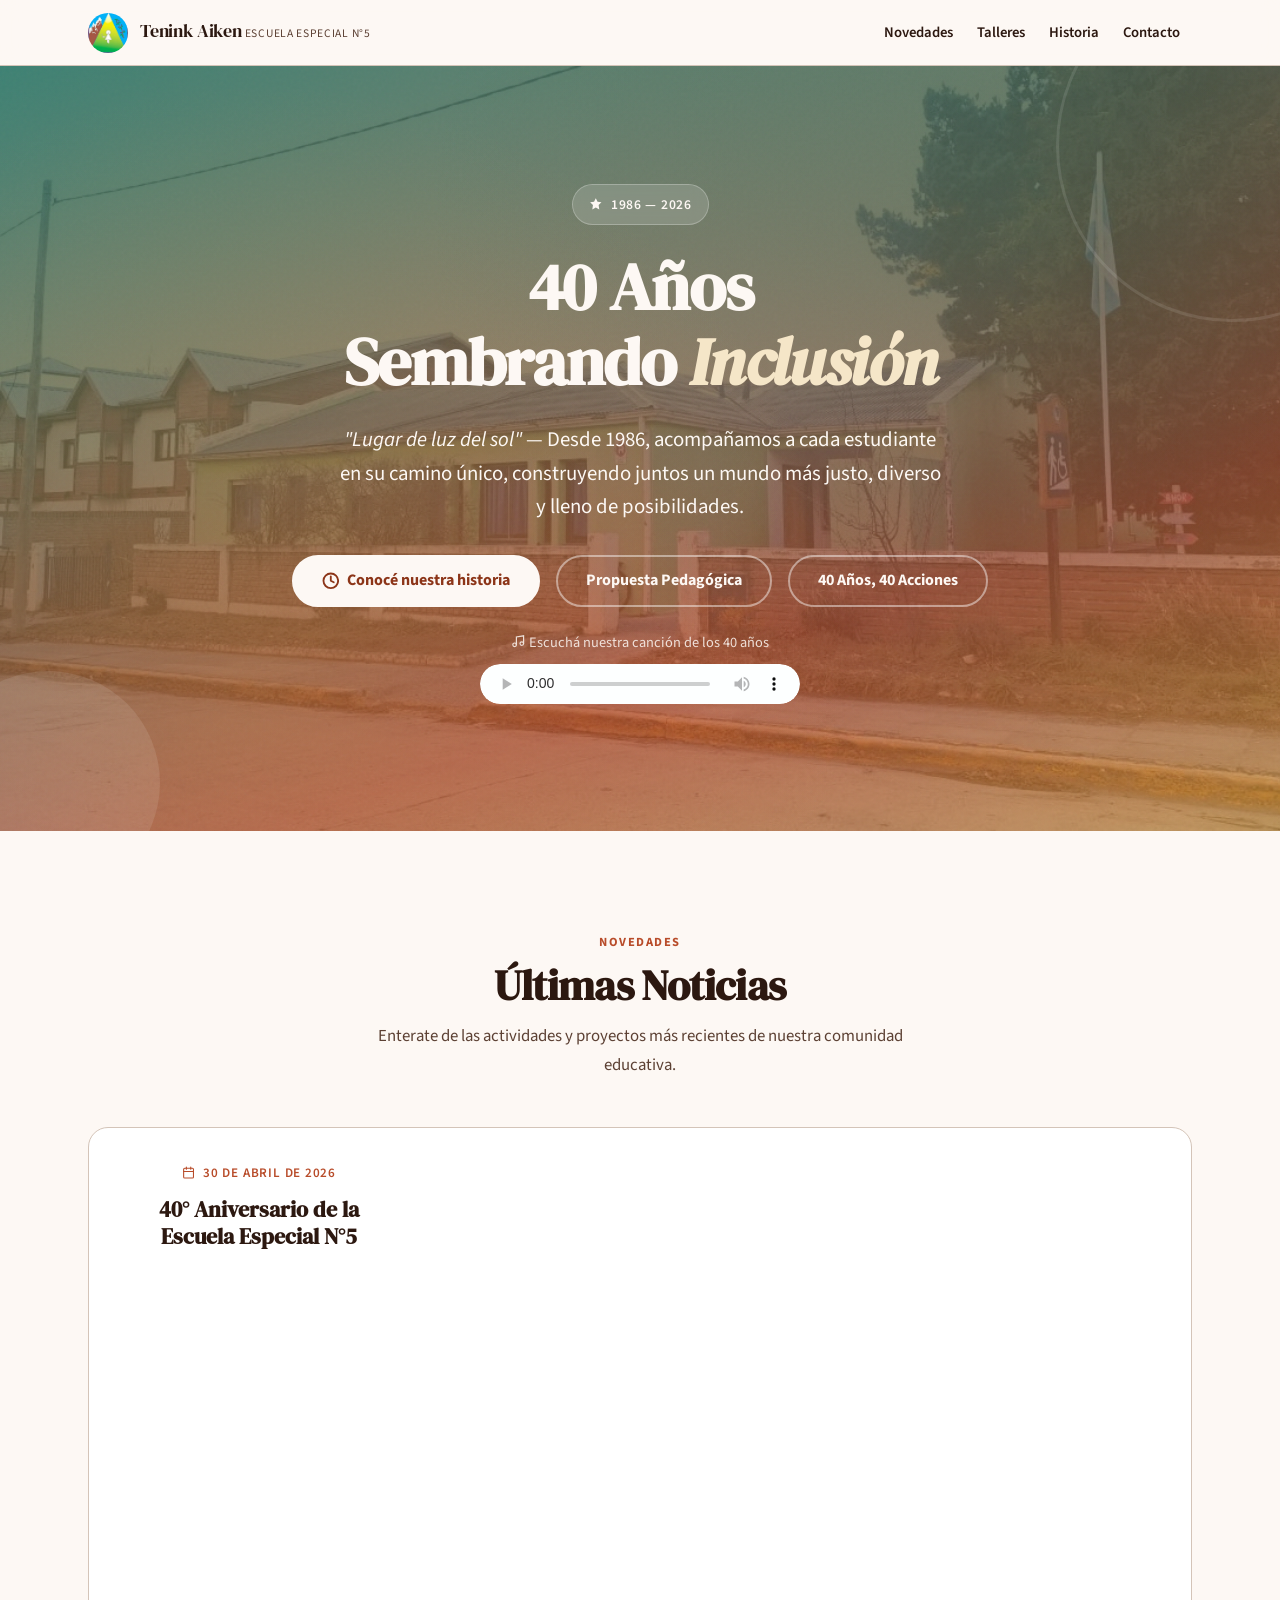
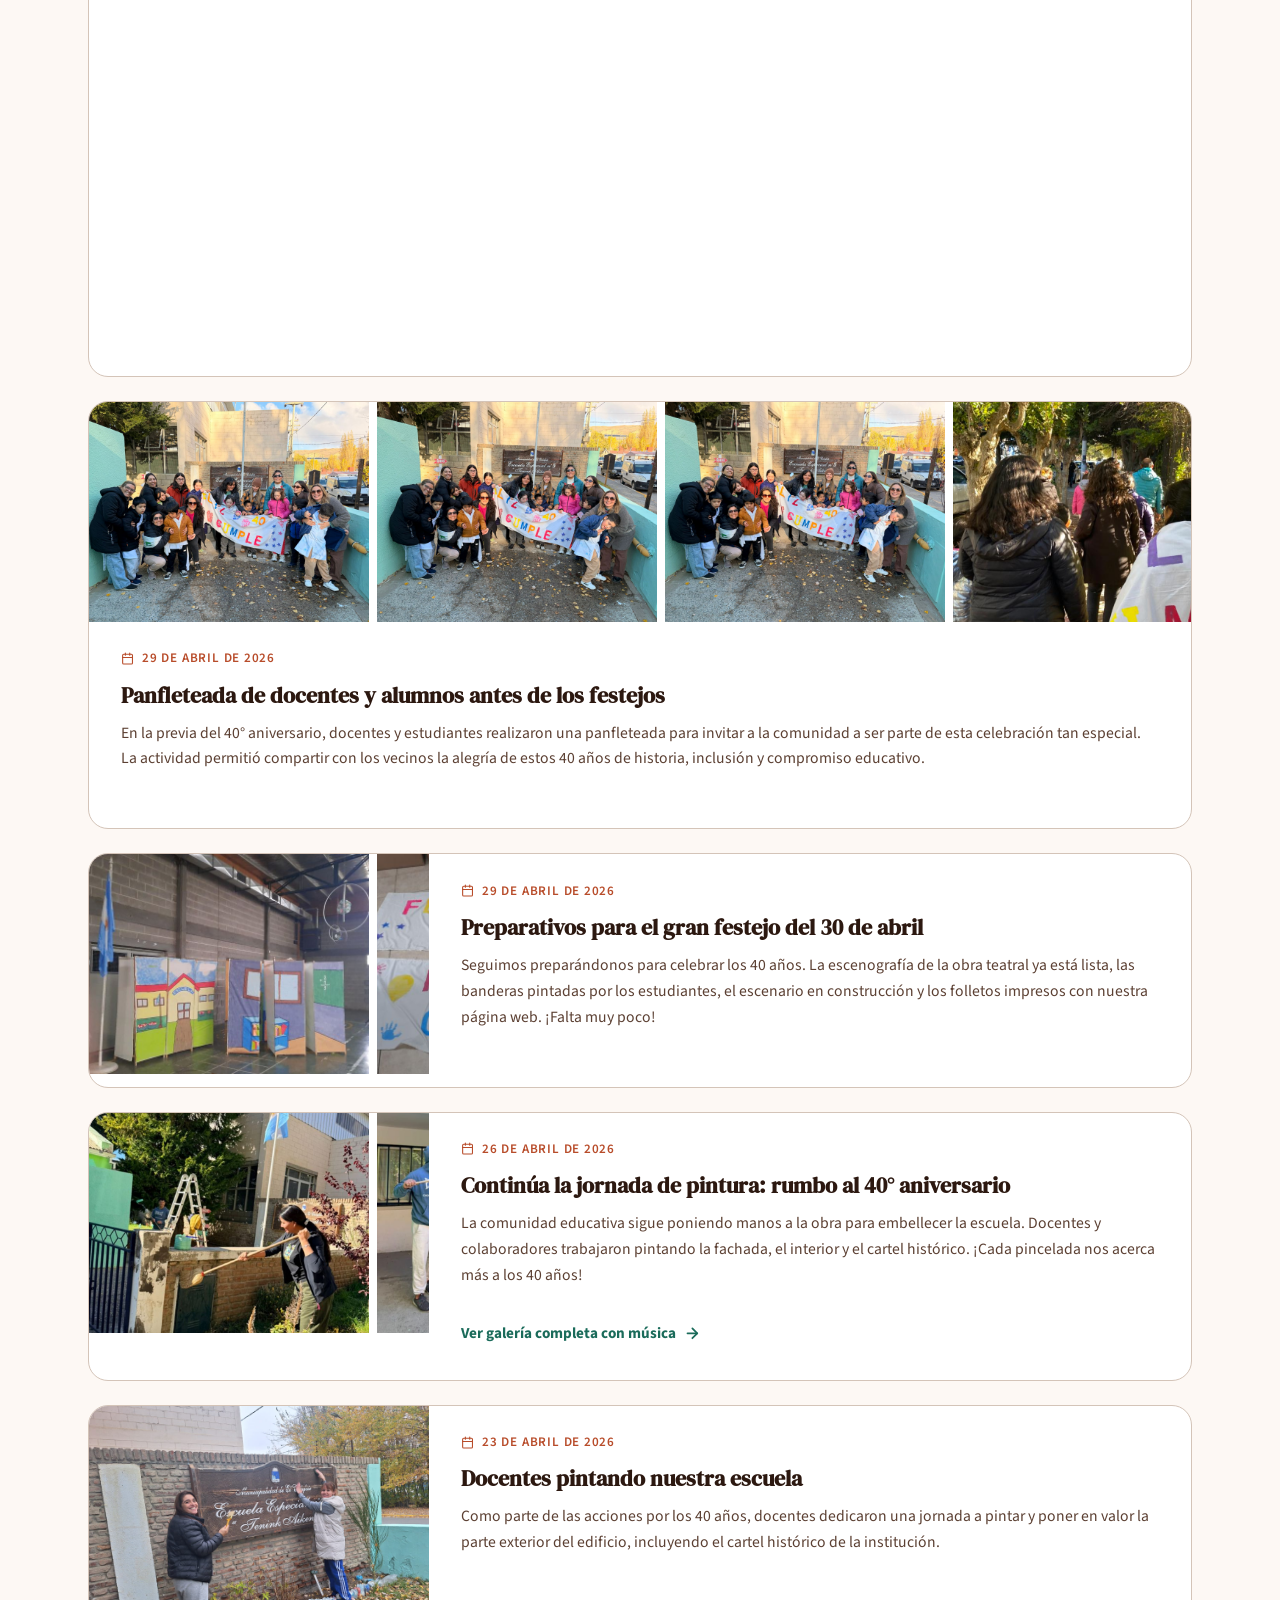
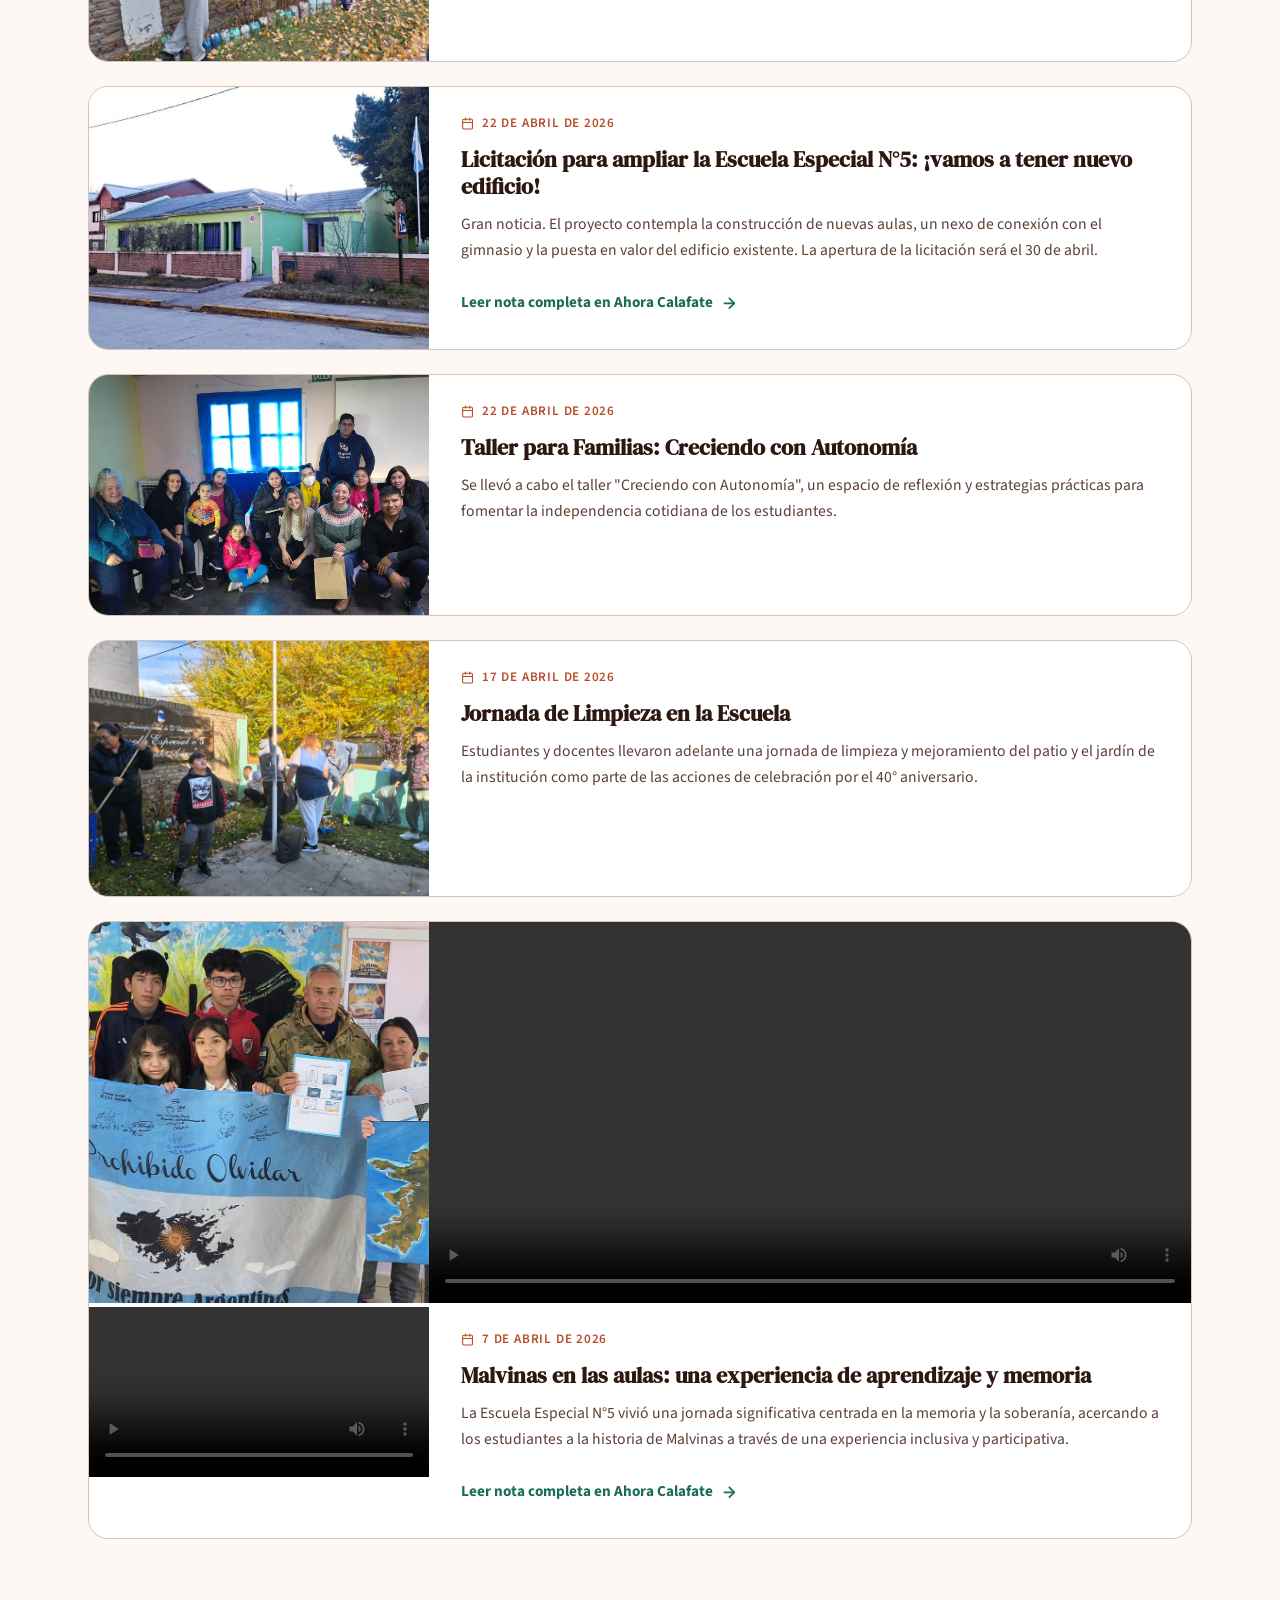
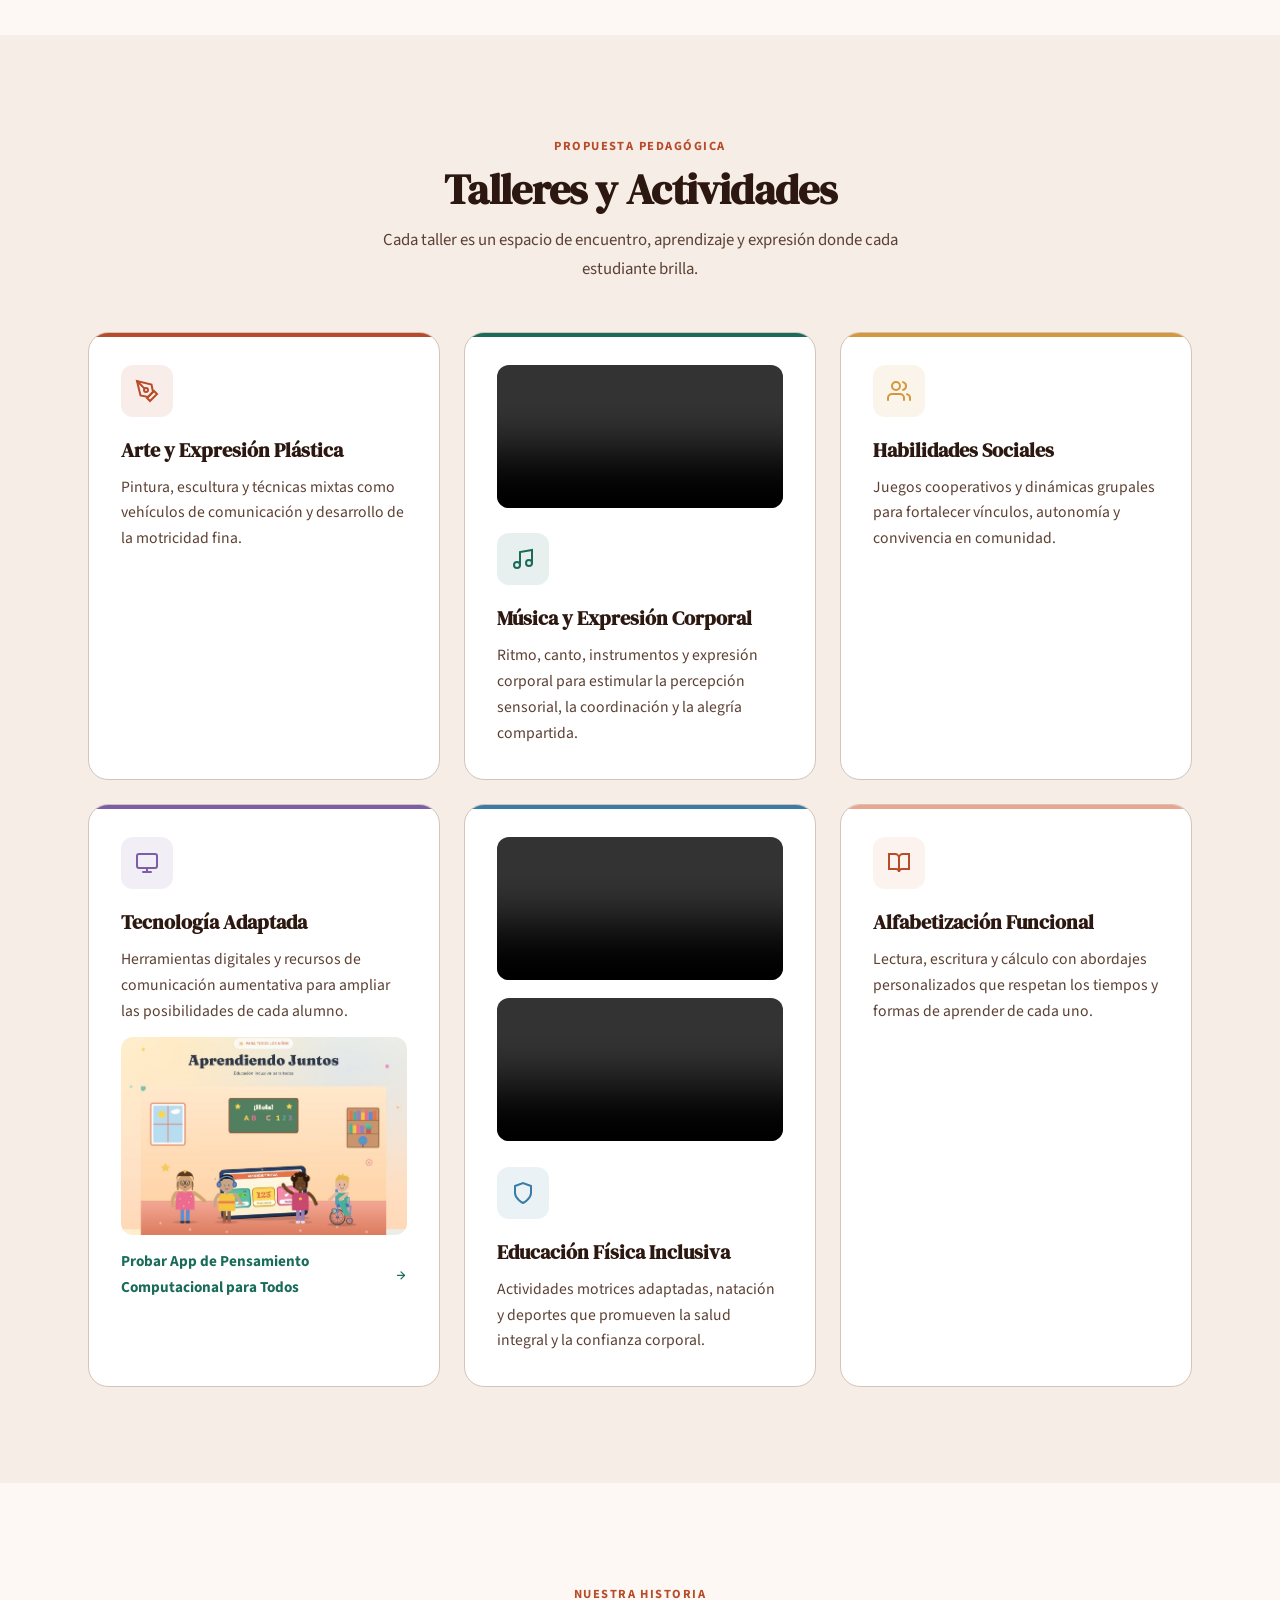
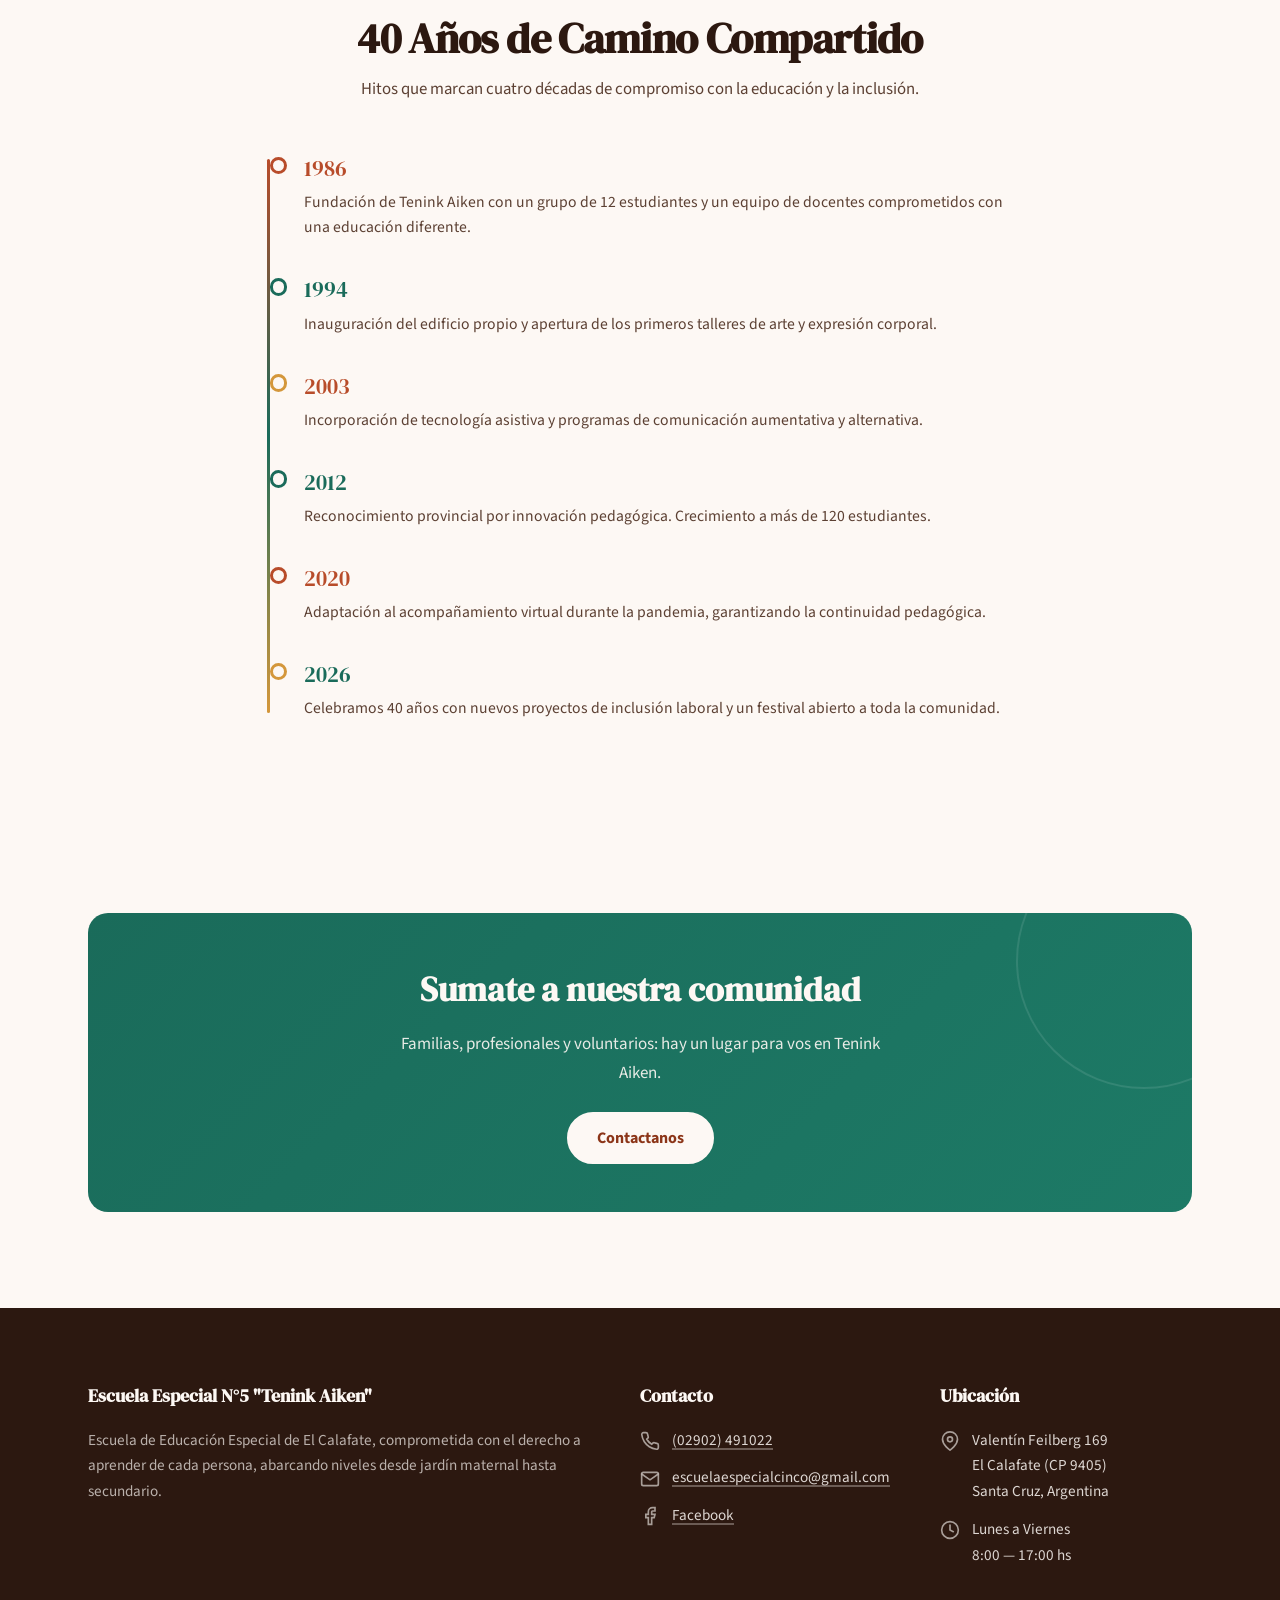
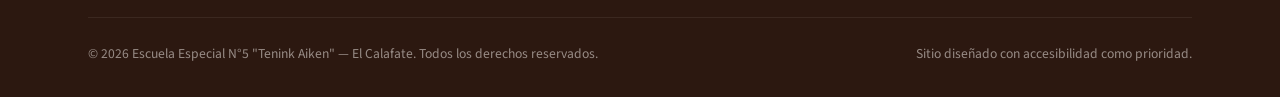
==== commit a2f02bb3: "Fix panfleteada tag" ====
--- a/index.html
+++ b/index.html
@@ -322,8 +322,7 @@
       </div>
 
       <!-- Panfleteada -->
-     <div class="novedad-card reveal" style="grid-template-columns:1fr; margin-bottom: var(--space-lg);"
-        <div style="display:flex; overflow-x:auto; gap:8px; scroll-snap-type:x mandatory; -webkit-overflow-scrolling:touch;">
+<div class="novedad-card reveal" style="grid-template-columns:1fr; margin-bottom: var(--space-lg);">        <div style="display:flex; overflow-x:auto; gap:8px; scroll-snap-type:x mandatory; -webkit-overflow-scrolling:touch;">
           <img src="images/image-panfleteada-1.jpg" alt="Docentes y estudiantes durante la panfleteada" loading="lazy" style="min-width:280px; height:220px; object-fit:cover; border-radius:0.75rem 0 0 0; scroll-snap-align:start;" />
           <img src="images/image-panfleteada-2.jpg" alt="Estudiantes repartiendo invitaciones" loading="lazy" style="min-width:280px; height:220px; object-fit:cover; scroll-snap-align:start;" />
           <img src="images/image-panfleteada-3.jpg" alt="Caminata de difusión" loading="lazy" style="min-width:280px; height:220px; object-fit:cover; scroll-snap-align:start;" />
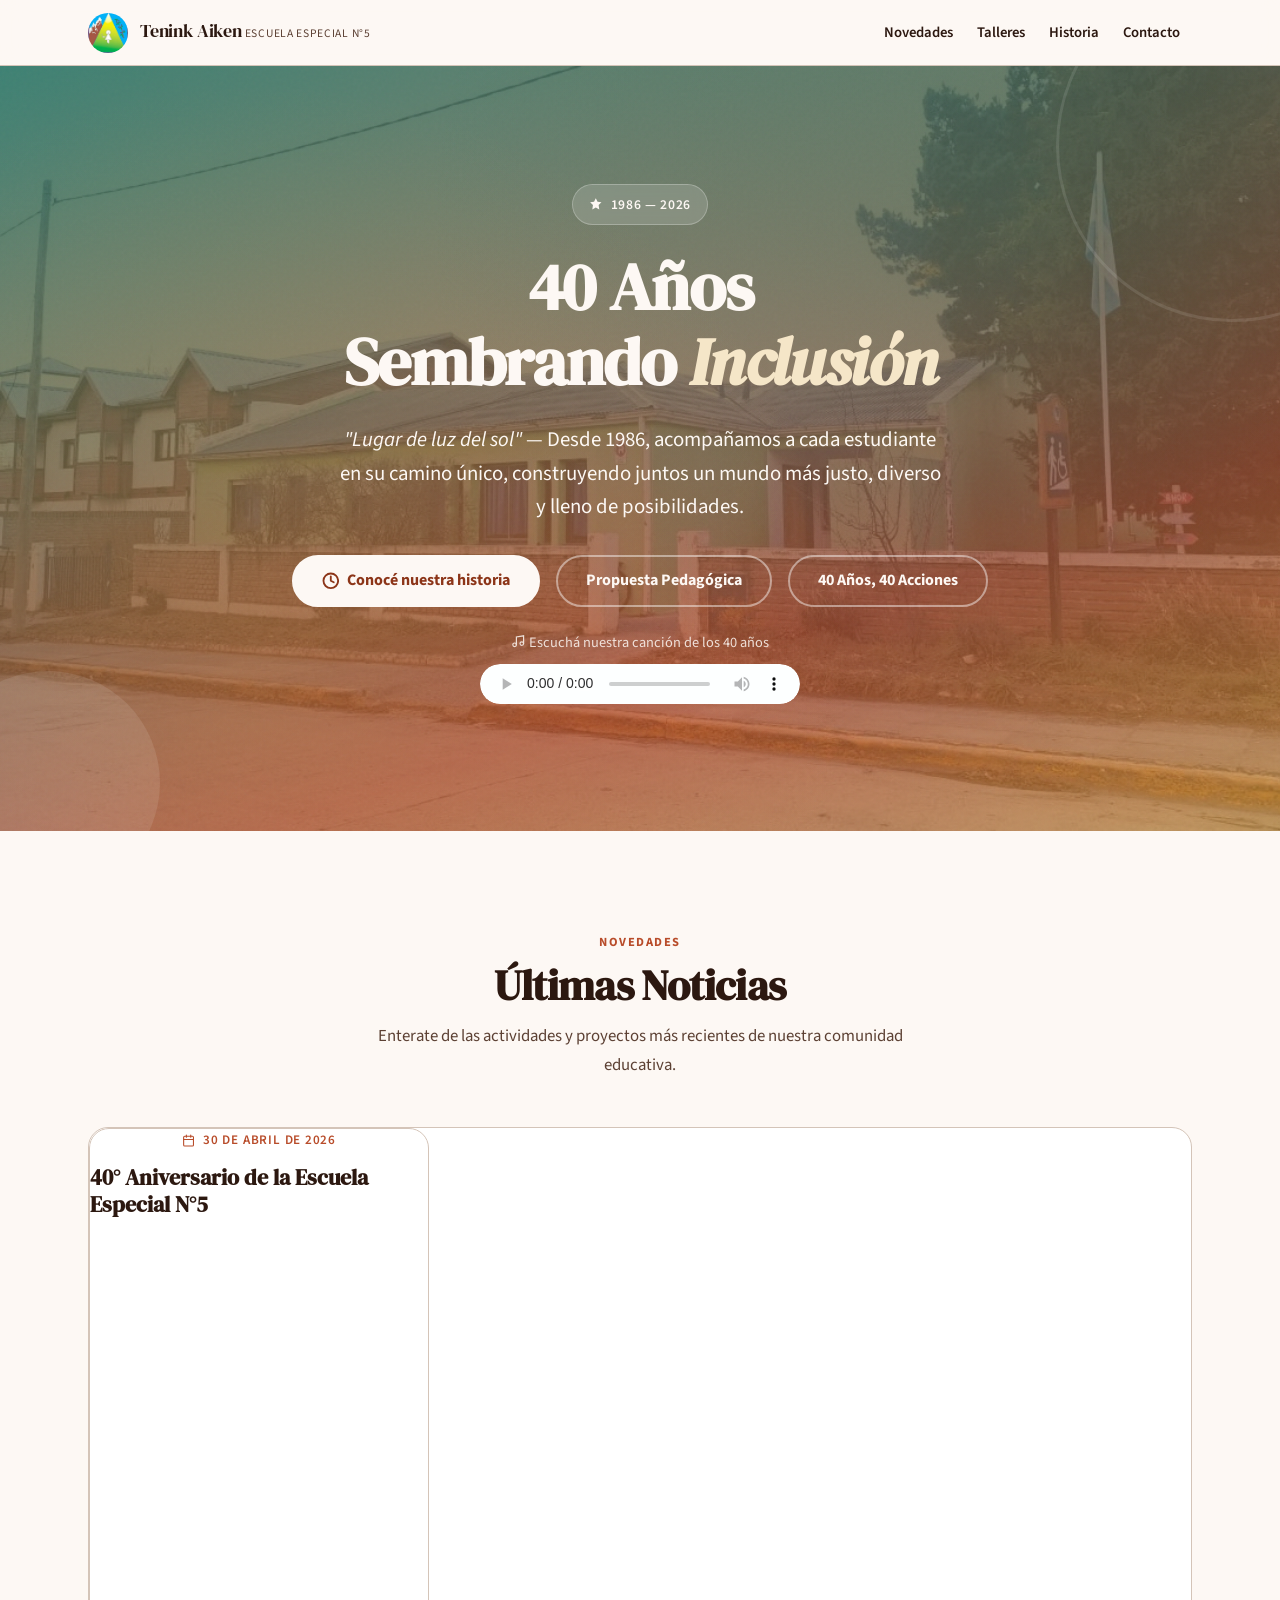
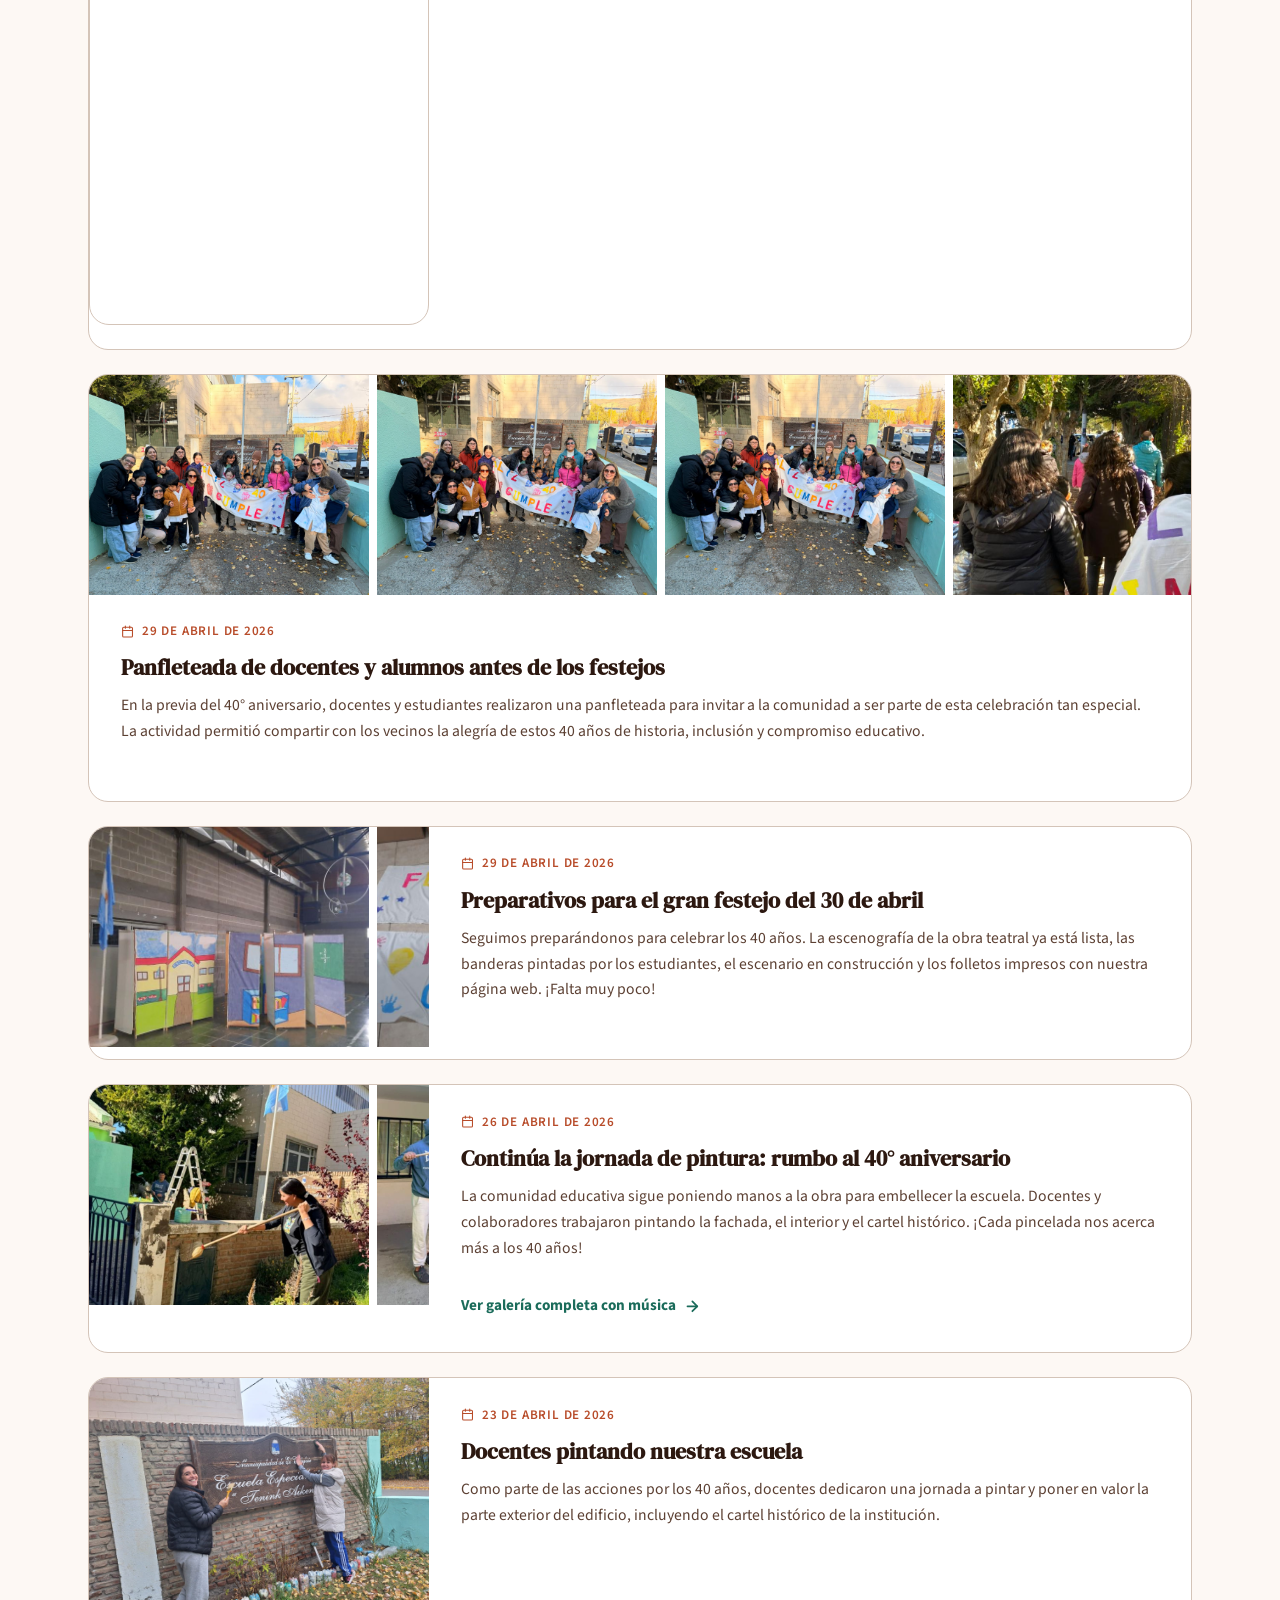
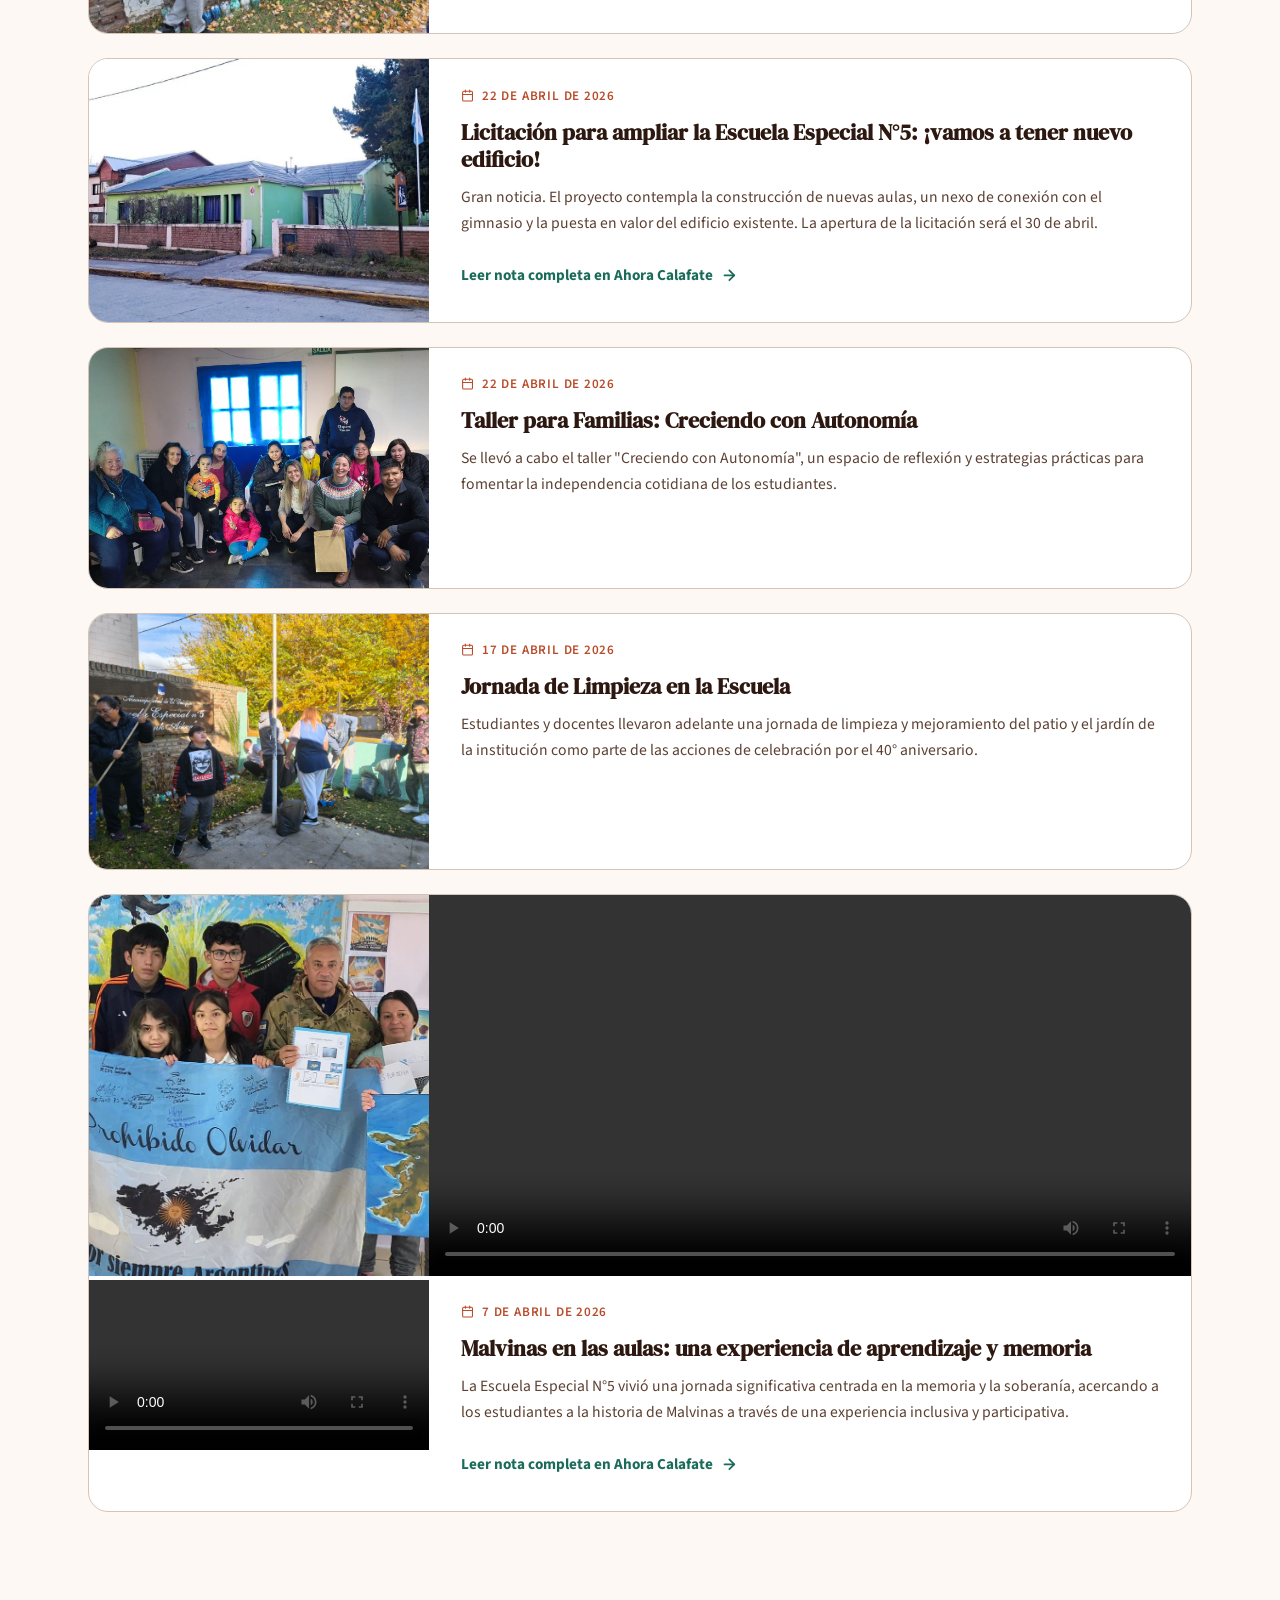
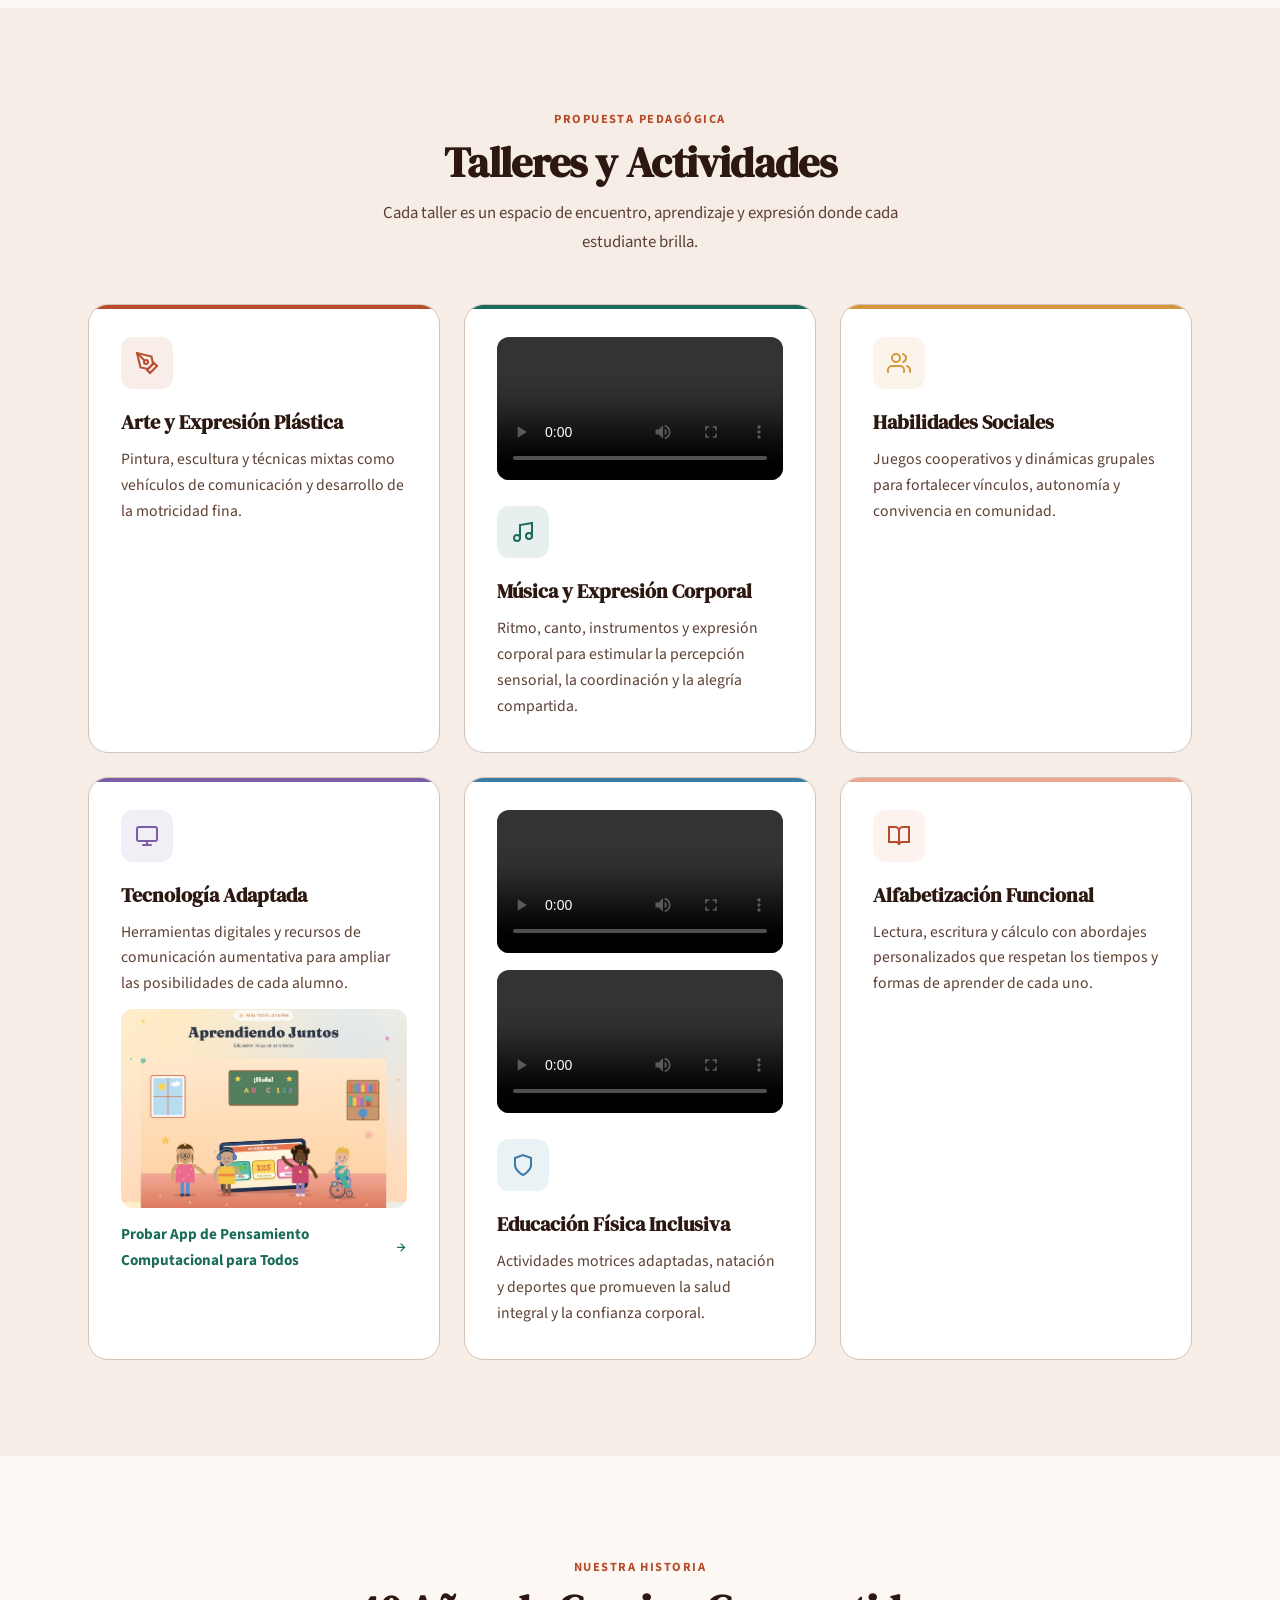
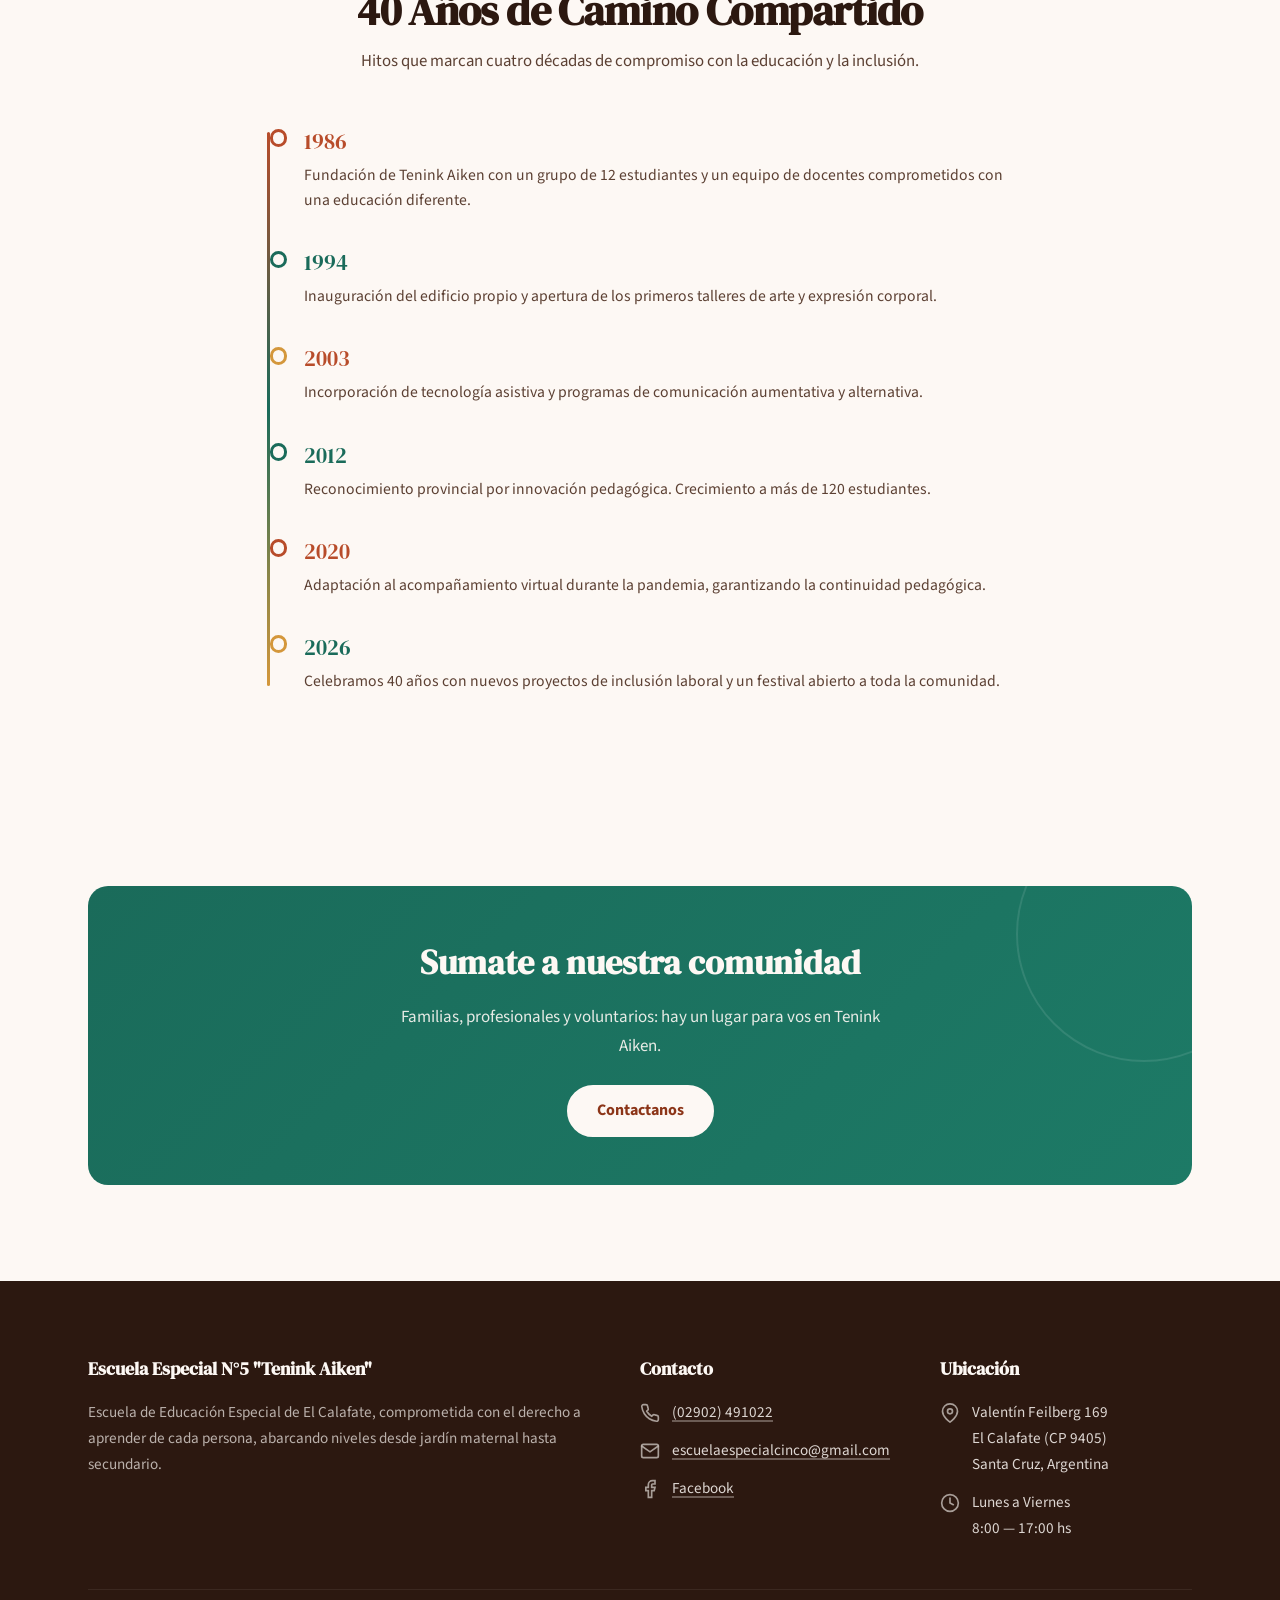
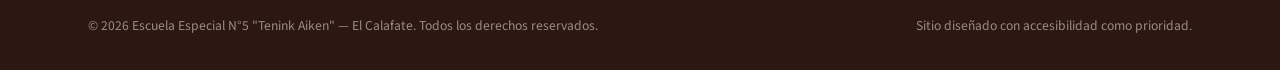
==== commit ff011608: "Fix ancho facebook" ====
--- a/index.html
+++ b/index.html
@@ -309,8 +309,7 @@
 
       <!-- 40 Aniversario - Facebook embed -->
       <div class="novedad-card reveal" style="margin-bottom: var(--space-lg);">
-        <div class="novedad-body" style="padding:var(--space-xl); text-align:center;">
-          <span class="novedad-date" style="justify-content:center;">
+<div class="novedad-card reveal" style="grid-template-columns:1fr; margin-bottom: var(--space-lg);">          <span class="novedad-date" style="justify-content:center;">
             <svg viewBox="0 0 24 24" fill="none" stroke="currentColor" stroke-width="2" stroke-linecap="round" aria-hidden="true"><rect x="3" y="4" width="18" height="18" rx="2" ry="2"/><line x1="16" y1="2" x2="16" y2="6"/><line x1="8" y1="2" x2="8" y2="6"/><line x1="3" y1="10" x2="21" y2="10"/></svg>
             30 de abril de 2026
           </span>
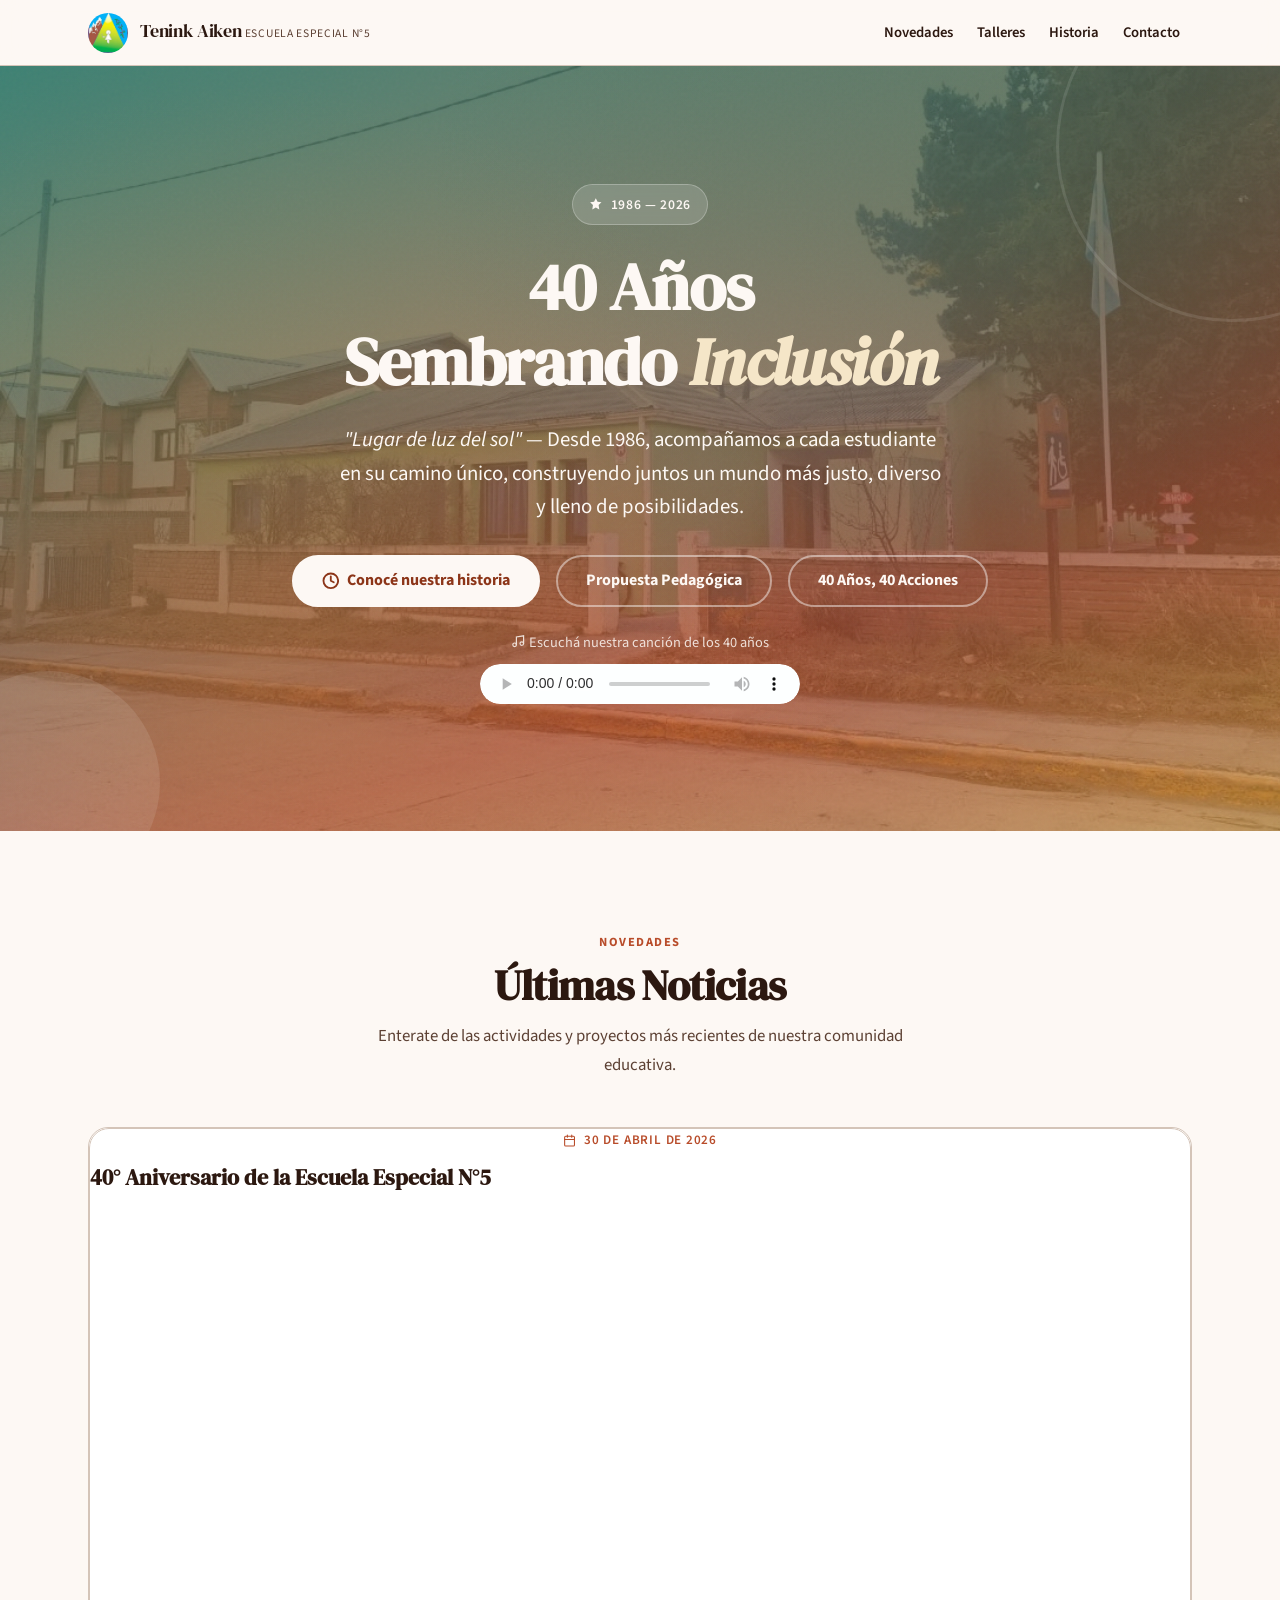
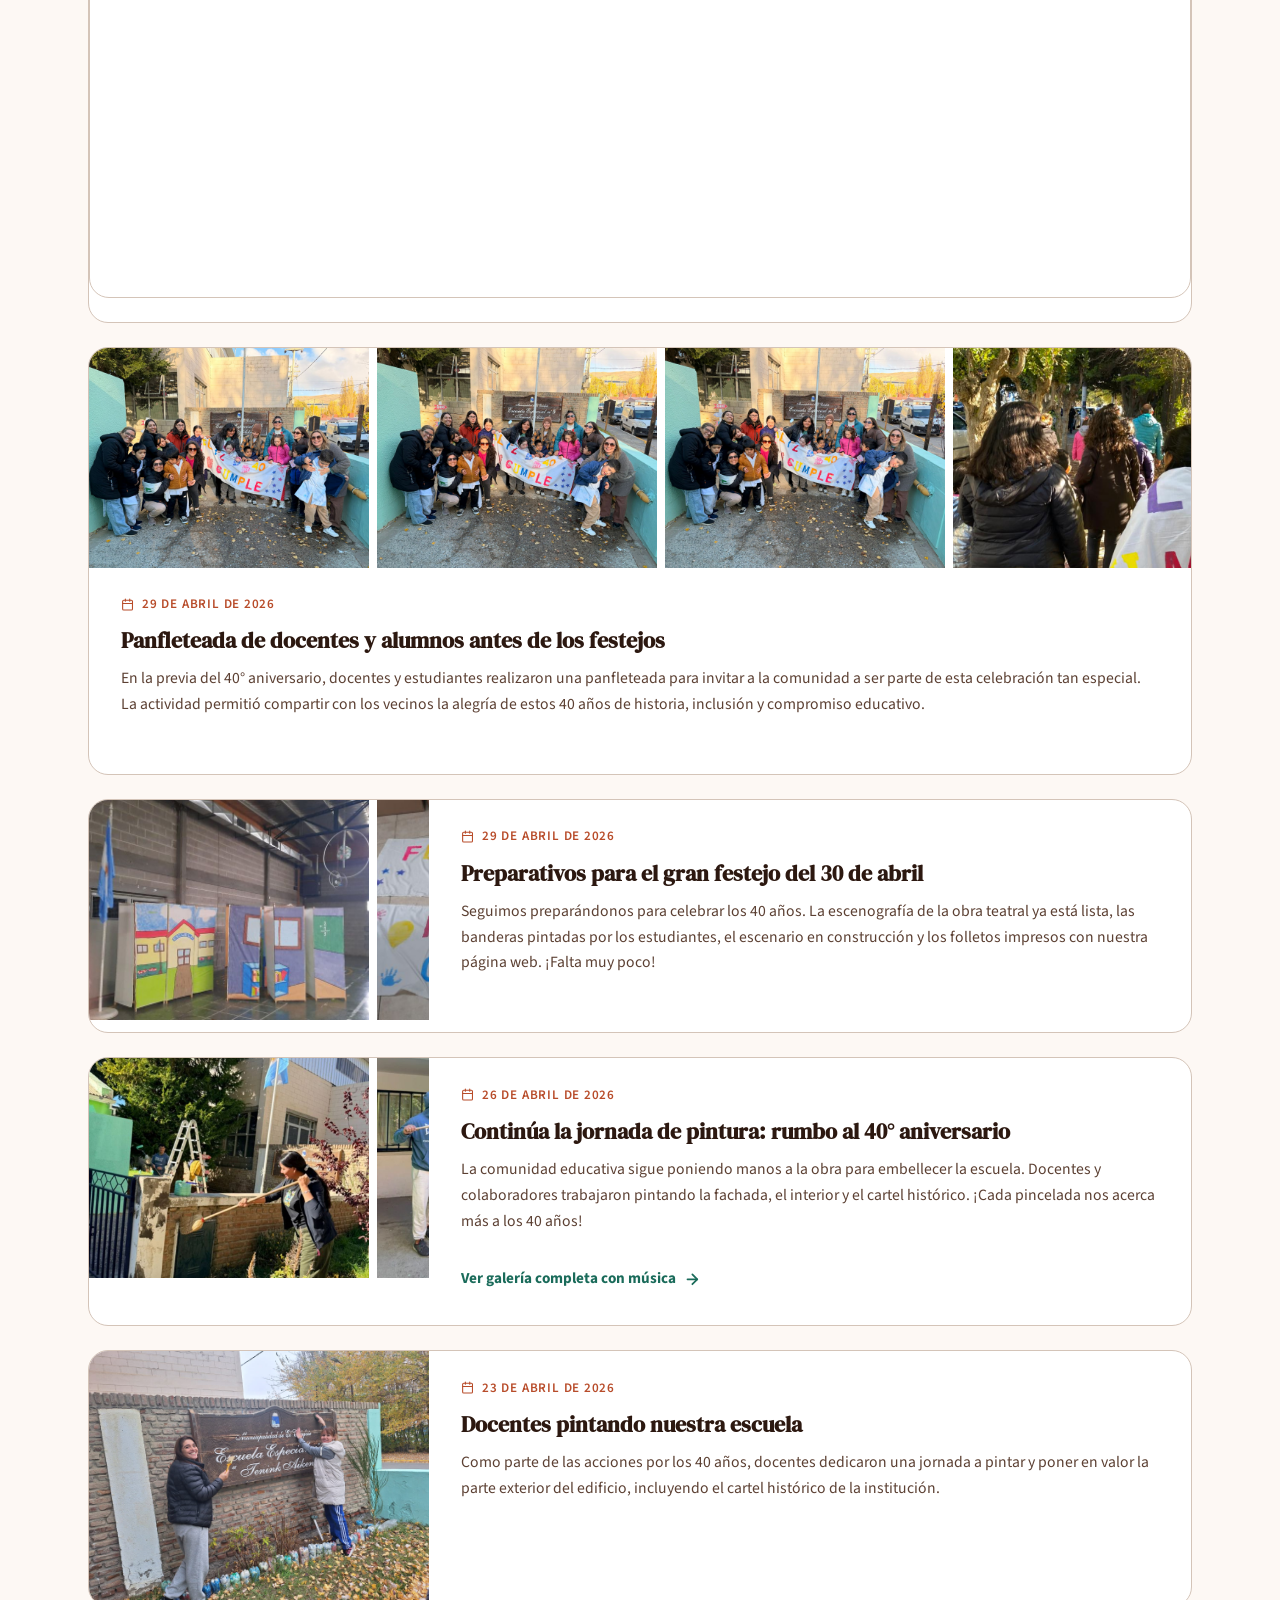
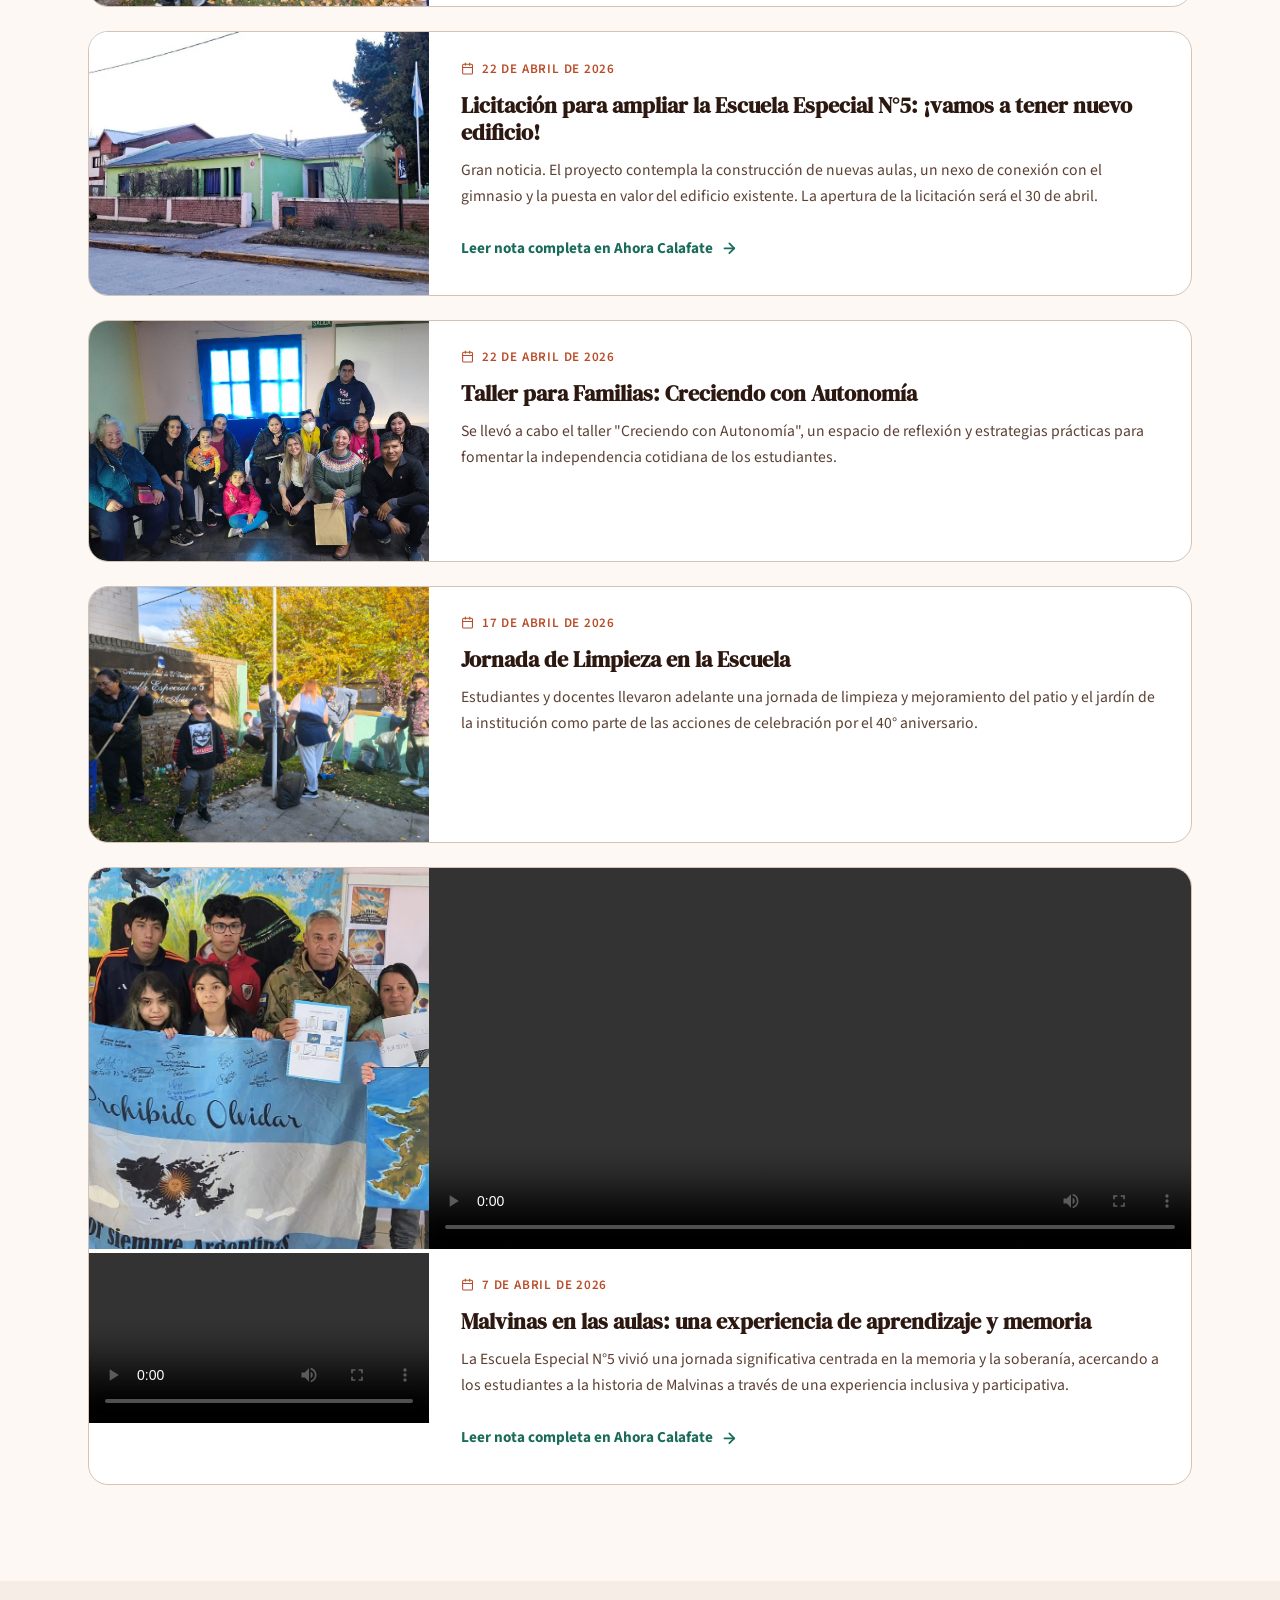
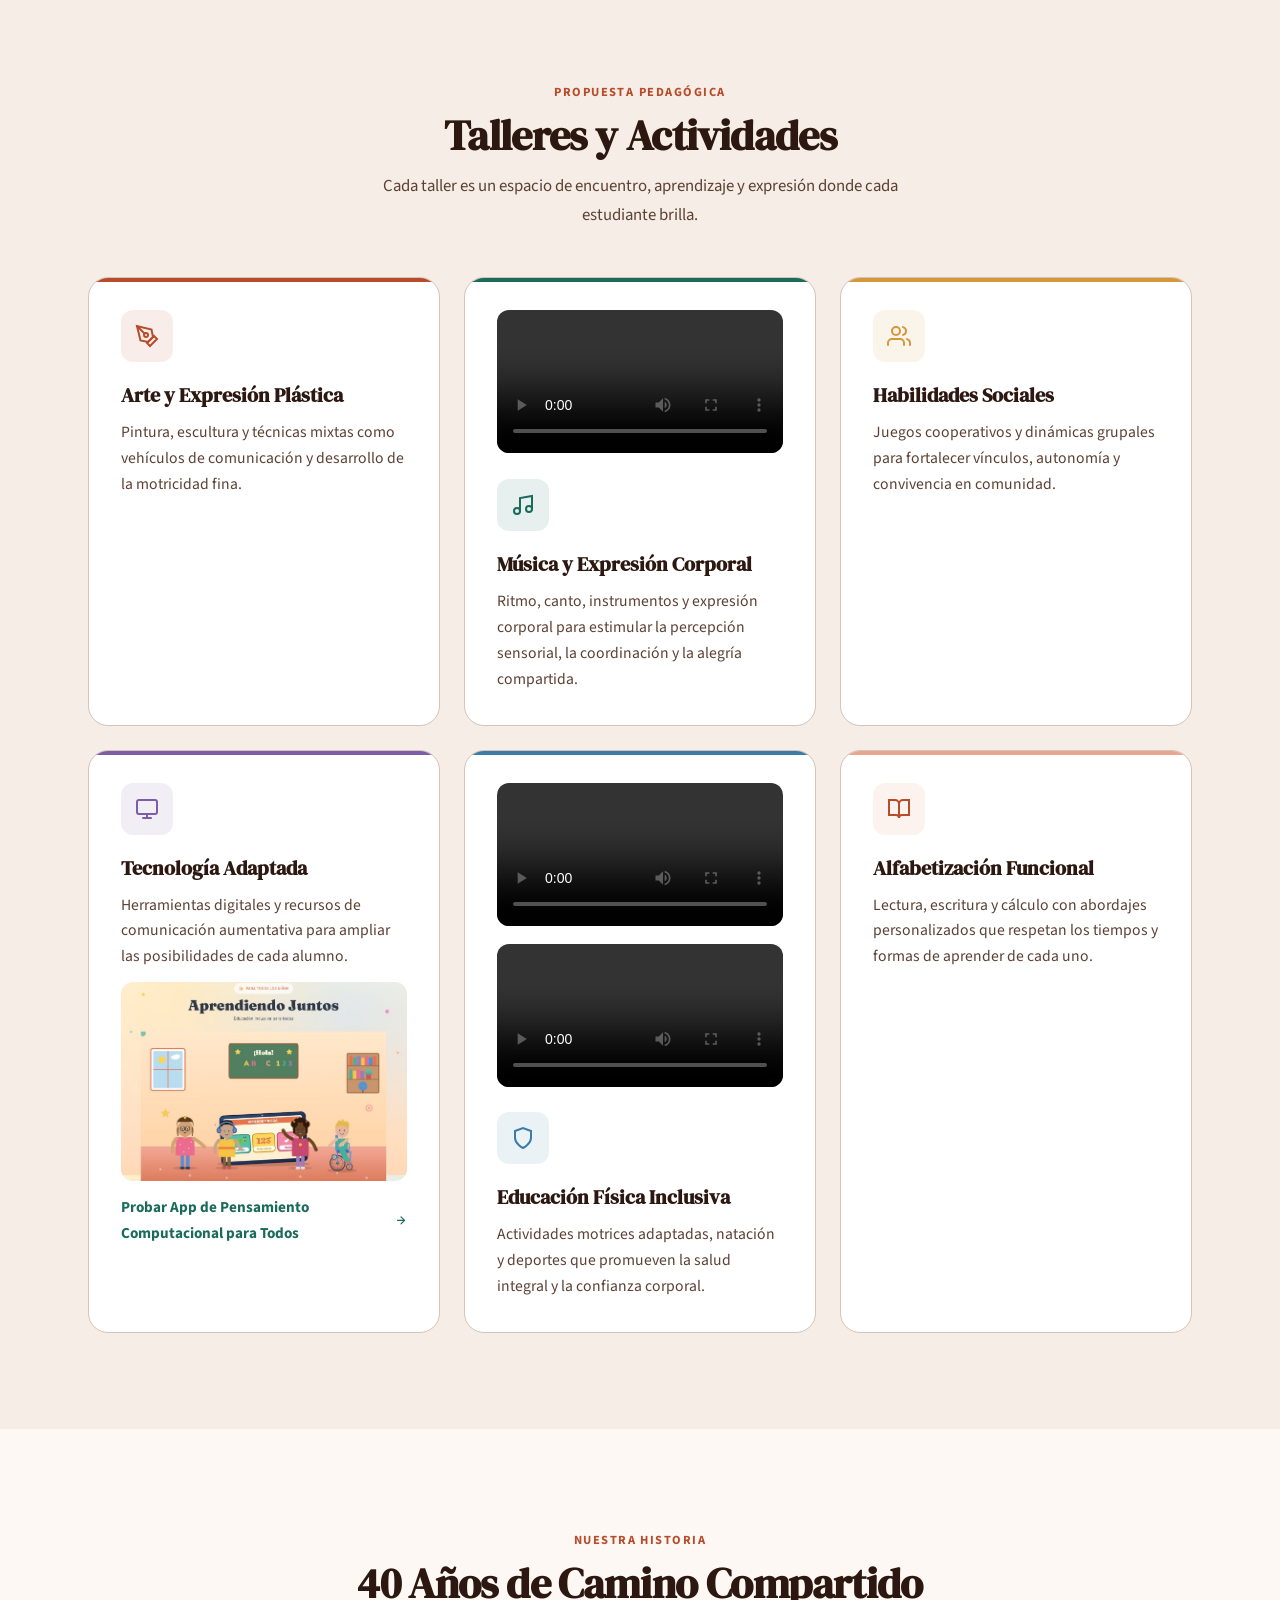
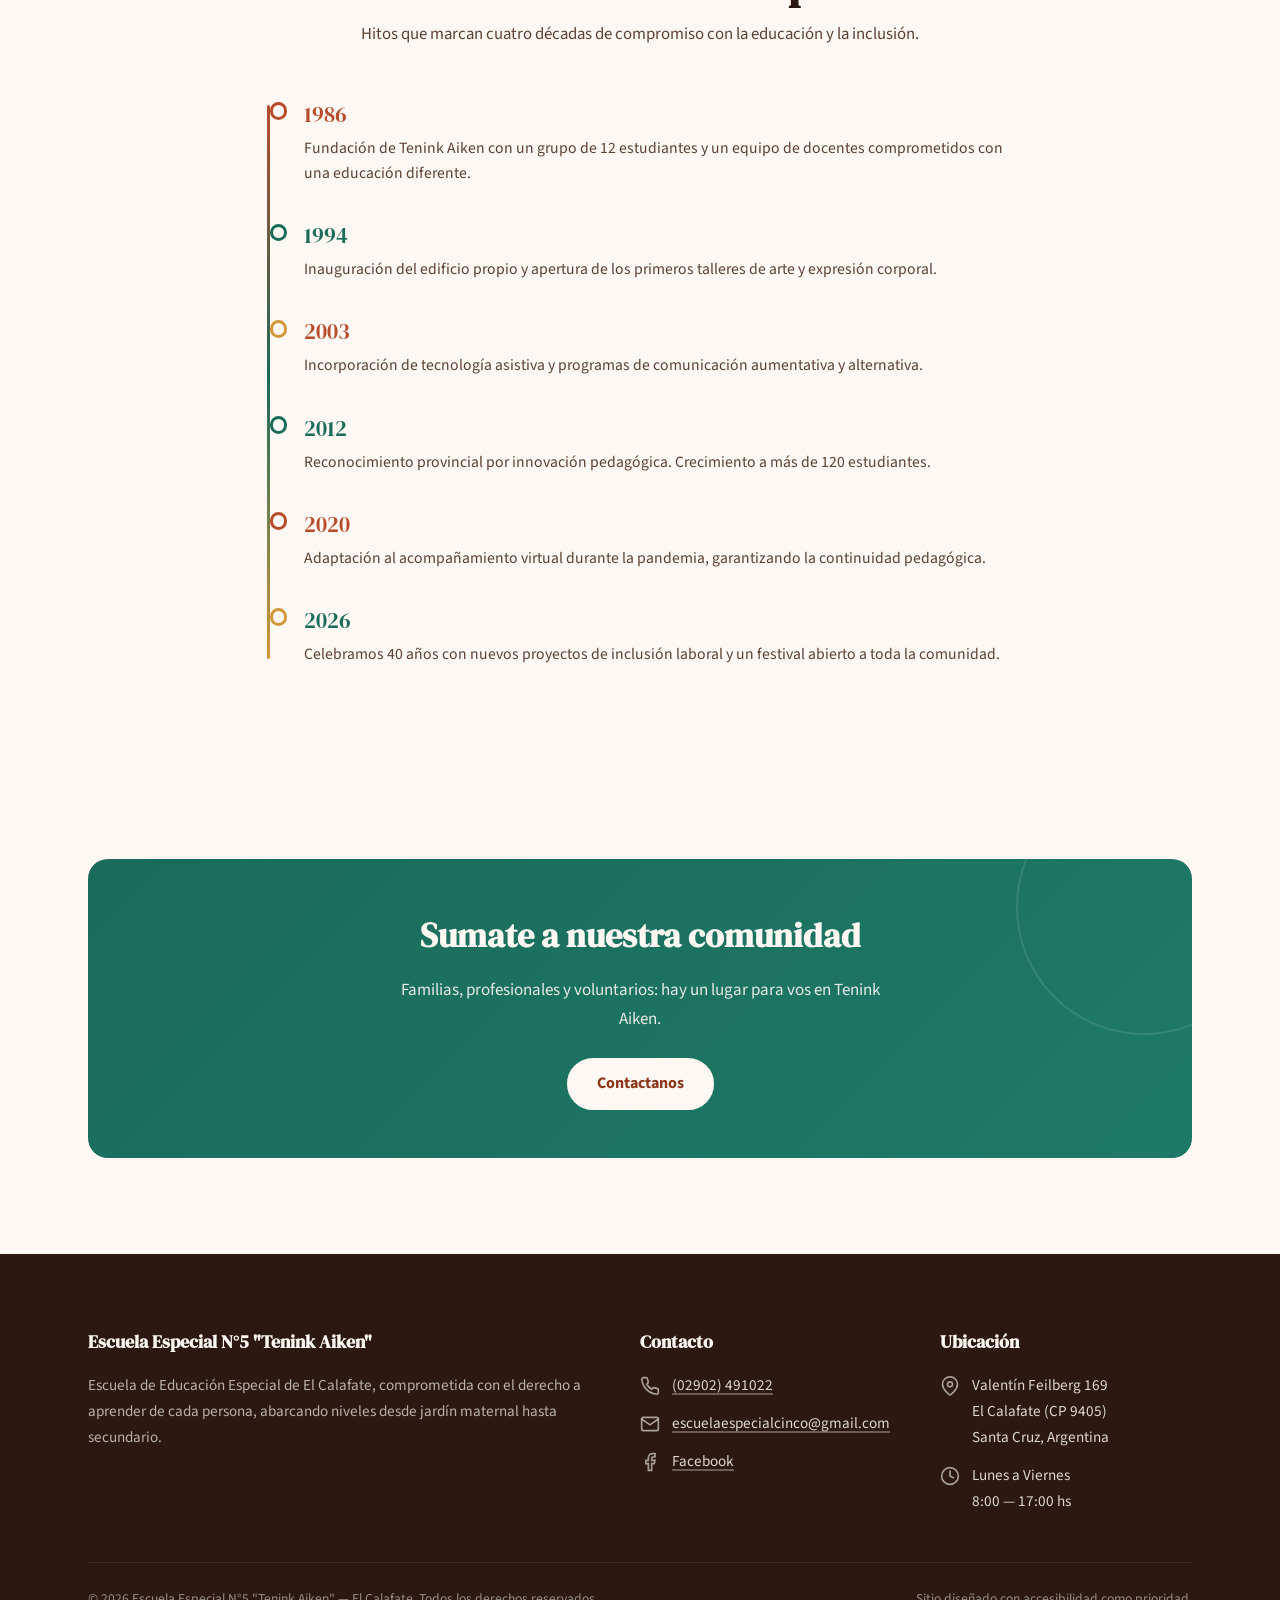
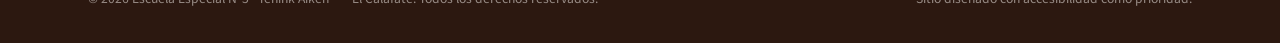
==== commit 995217f5: "Fix facebook columna unica" ====
--- a/index.html
+++ b/index.html
@@ -308,8 +308,7 @@
       </div>
 
       <!-- 40 Aniversario - Facebook embed -->
-      <div class="novedad-card reveal" style="margin-bottom: var(--space-lg);">
-<div class="novedad-card reveal" style="grid-template-columns:1fr; margin-bottom: var(--space-lg);">          <span class="novedad-date" style="justify-content:center;">
+<div class="novedad-card reveal" style="grid-template-columns:1fr !important; margin-bottom: var(--space-lg);"><div class="novedad-card reveal" style="grid-template-columns:1fr; margin-bottom: var(--space-lg);">          <span class="novedad-date" style="justify-content:center;">
             <svg viewBox="0 0 24 24" fill="none" stroke="currentColor" stroke-width="2" stroke-linecap="round" aria-hidden="true"><rect x="3" y="4" width="18" height="18" rx="2" ry="2"/><line x1="16" y1="2" x2="16" y2="6"/><line x1="8" y1="2" x2="8" y2="6"/><line x1="3" y1="10" x2="21" y2="10"/></svg>
             30 de abril de 2026
           </span>
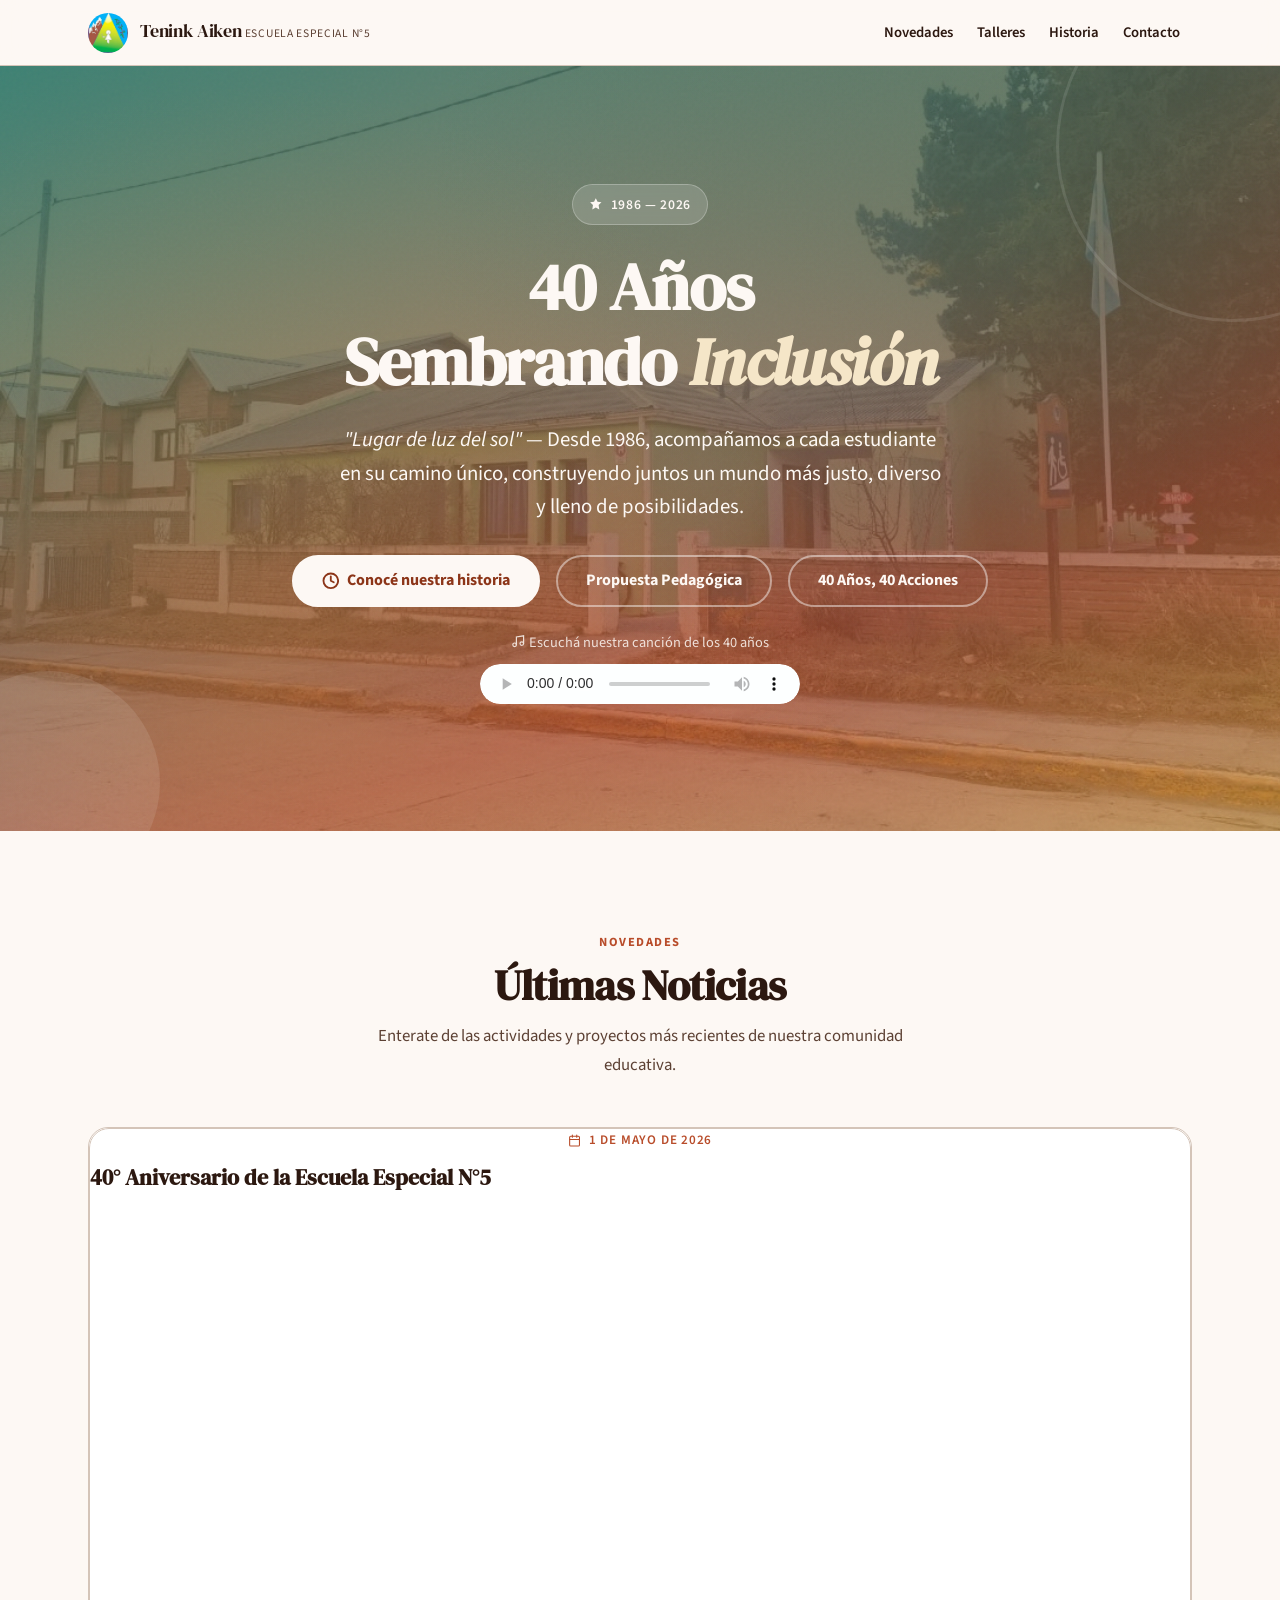
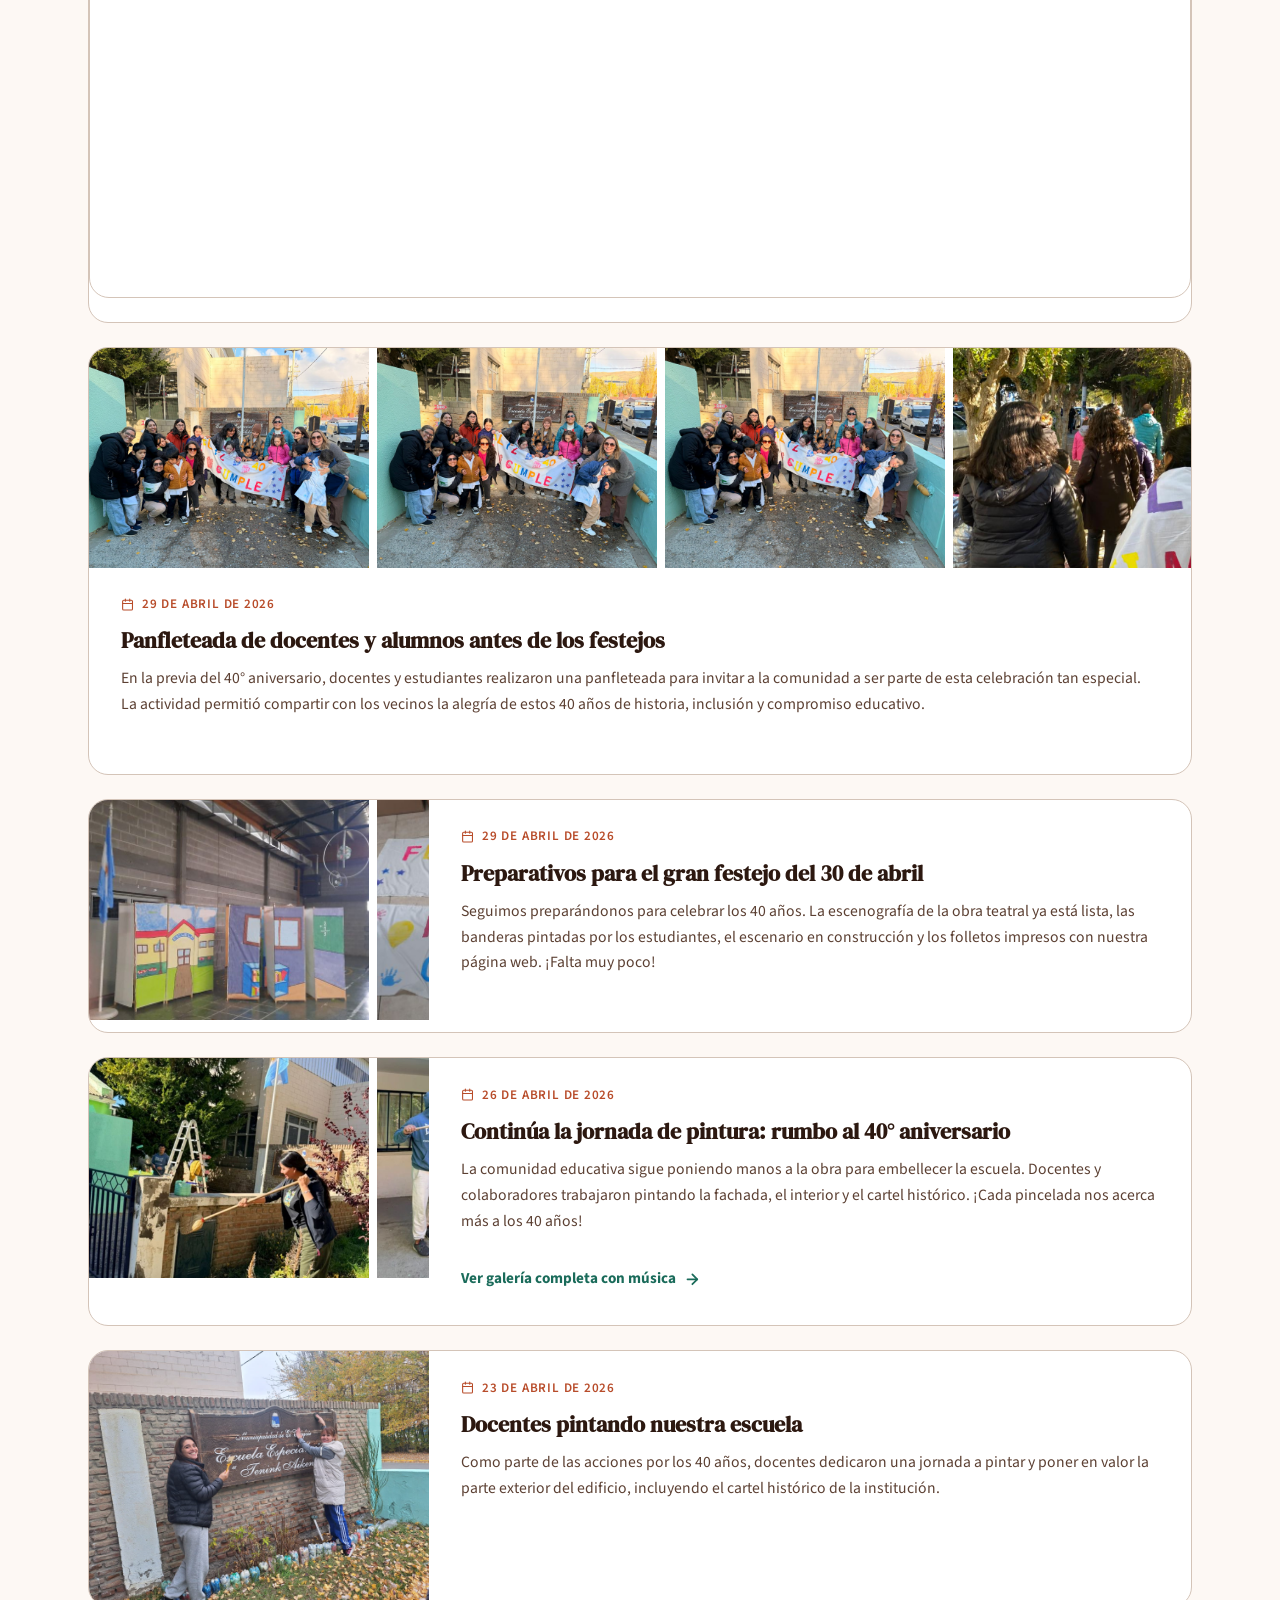
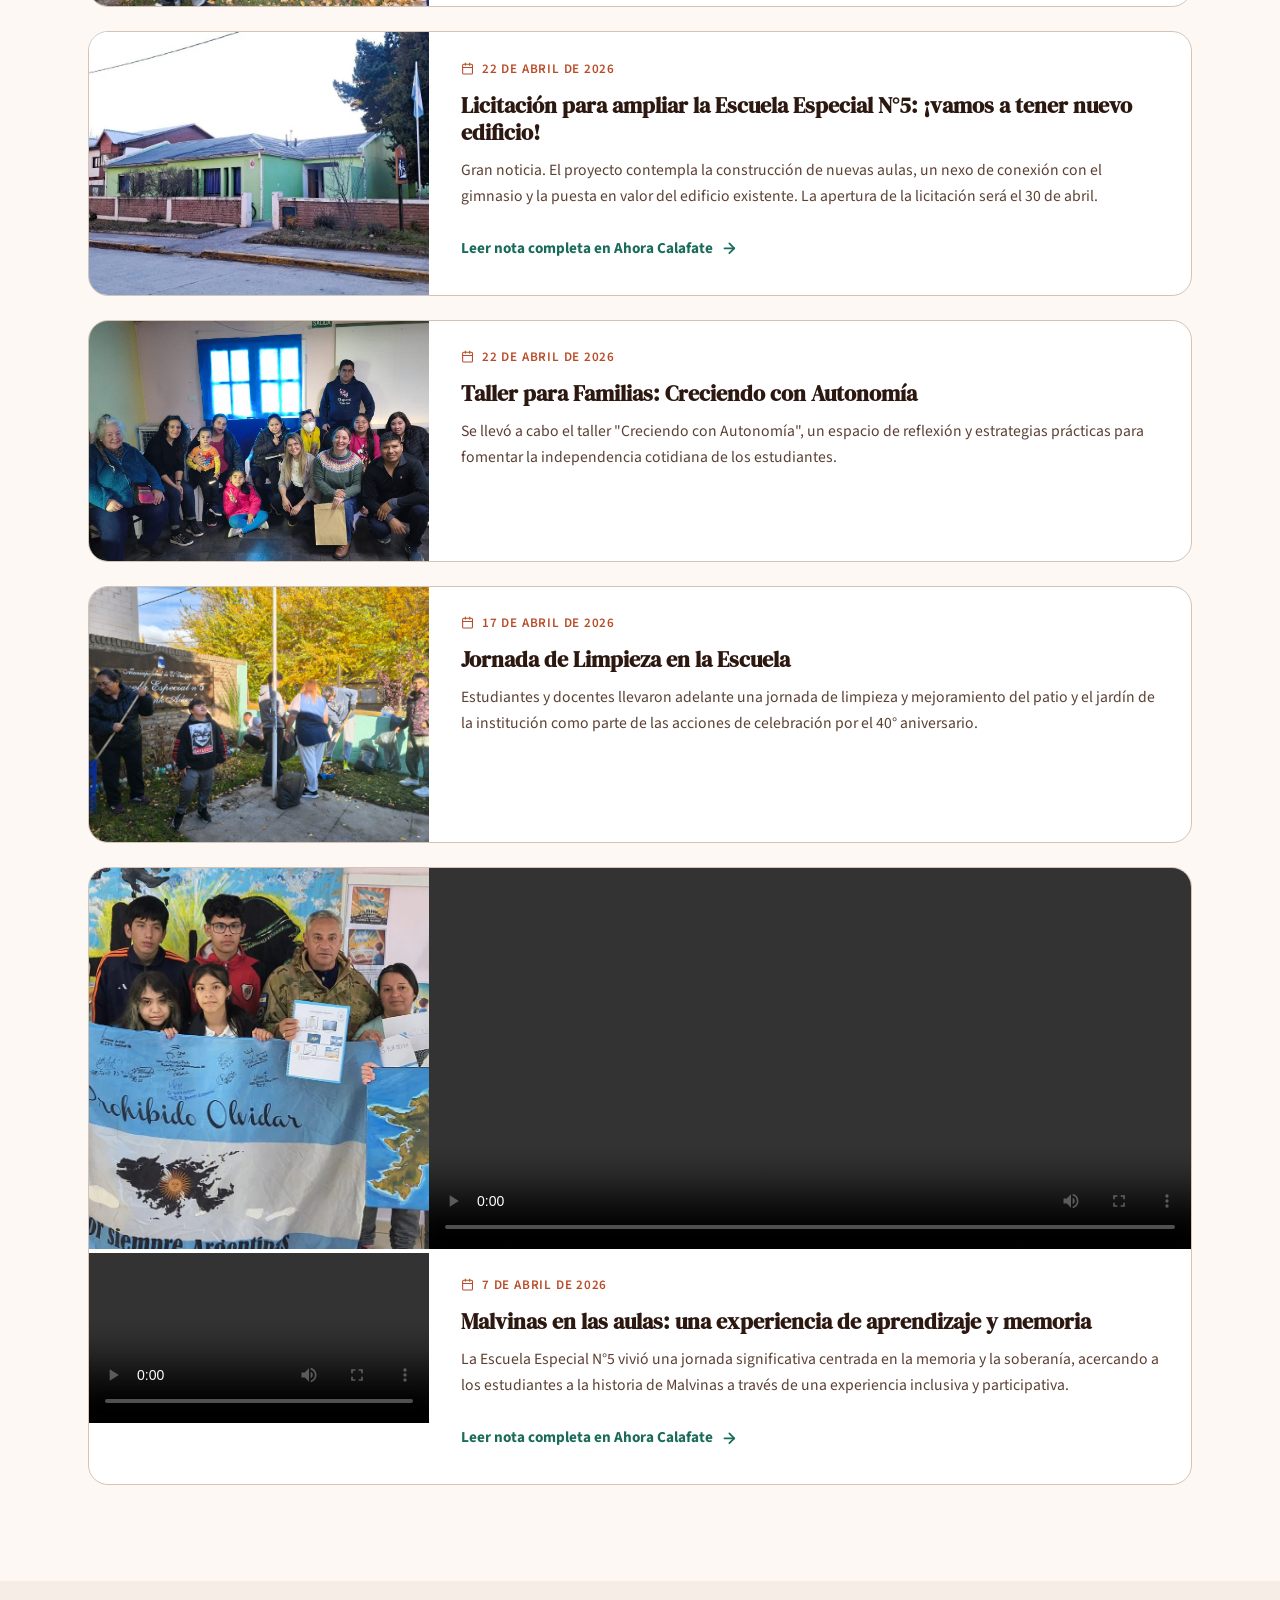
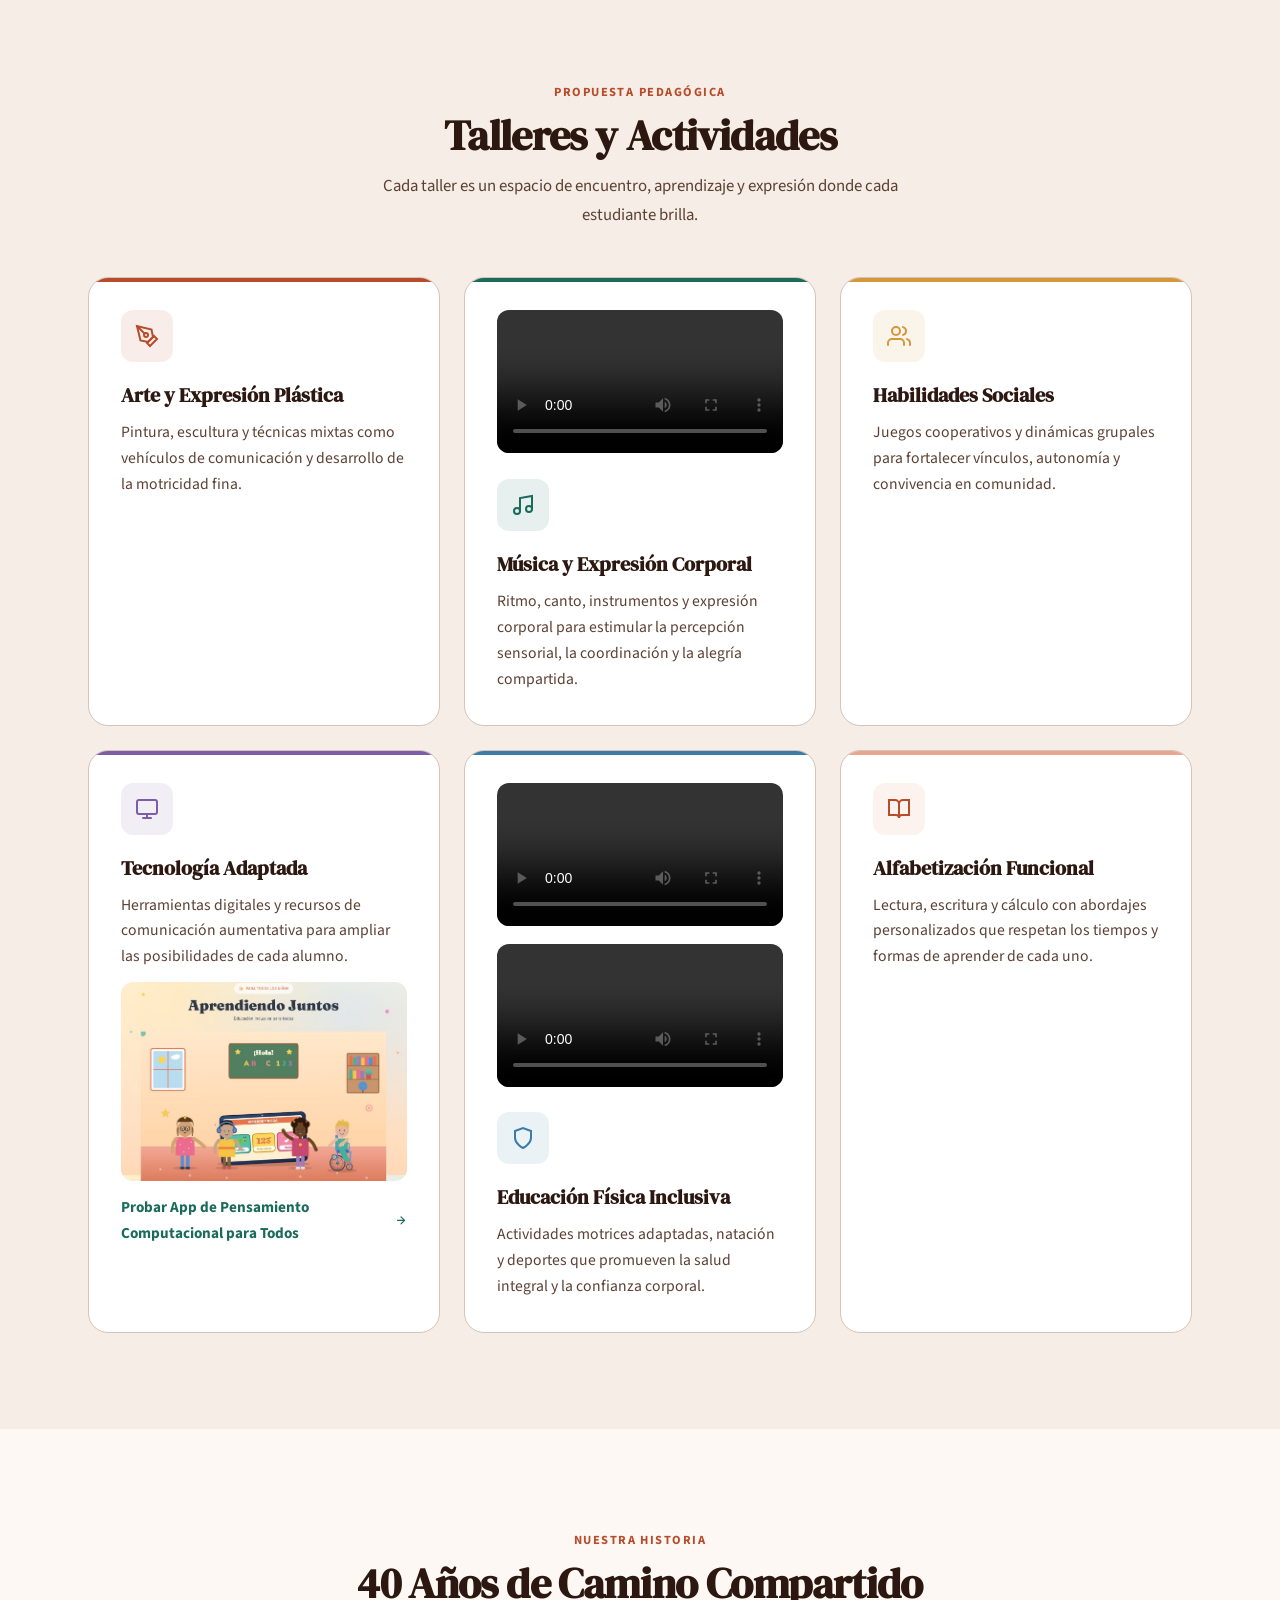
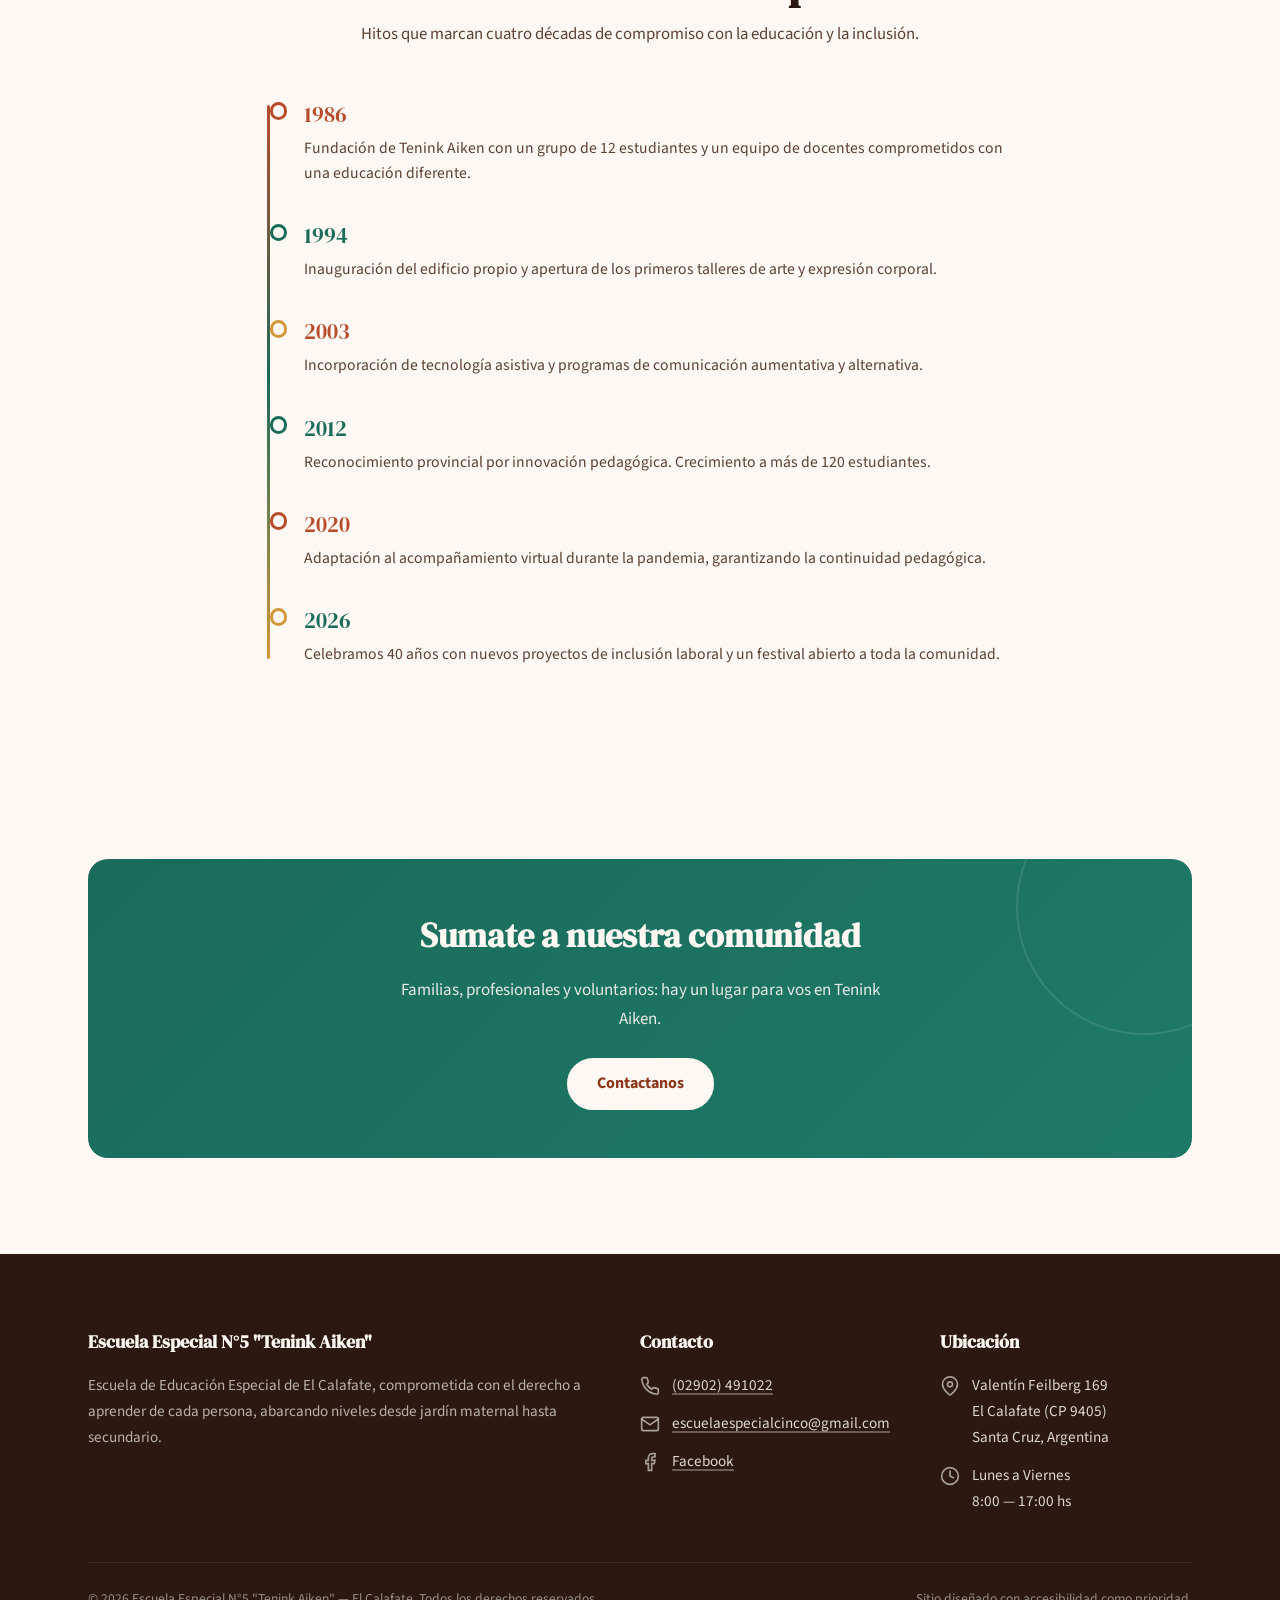
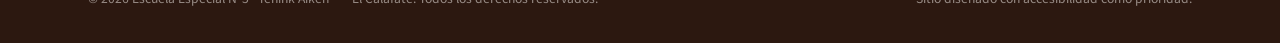
==== commit d5d39560: "Fix facebook columna unica" ====
--- a/index.html
+++ b/index.html
@@ -310,7 +310,7 @@
       <!-- 40 Aniversario - Facebook embed -->
 <div class="novedad-card reveal" style="grid-template-columns:1fr !important; margin-bottom: var(--space-lg);"><div class="novedad-card reveal" style="grid-template-columns:1fr; margin-bottom: var(--space-lg);">          <span class="novedad-date" style="justify-content:center;">
             <svg viewBox="0 0 24 24" fill="none" stroke="currentColor" stroke-width="2" stroke-linecap="round" aria-hidden="true"><rect x="3" y="4" width="18" height="18" rx="2" ry="2"/><line x1="16" y1="2" x2="16" y2="6"/><line x1="8" y1="2" x2="8" y2="6"/><line x1="3" y1="10" x2="21" y2="10"/></svg>
-            30 de abril de 2026
+            1 de Mayo de 2026
           </span>
           <h3 class="novedad-title">40° Aniversario de la Escuela Especial N°5</h3>
           <div style="display:flex; justify-content:center; margin-top:1rem;">
